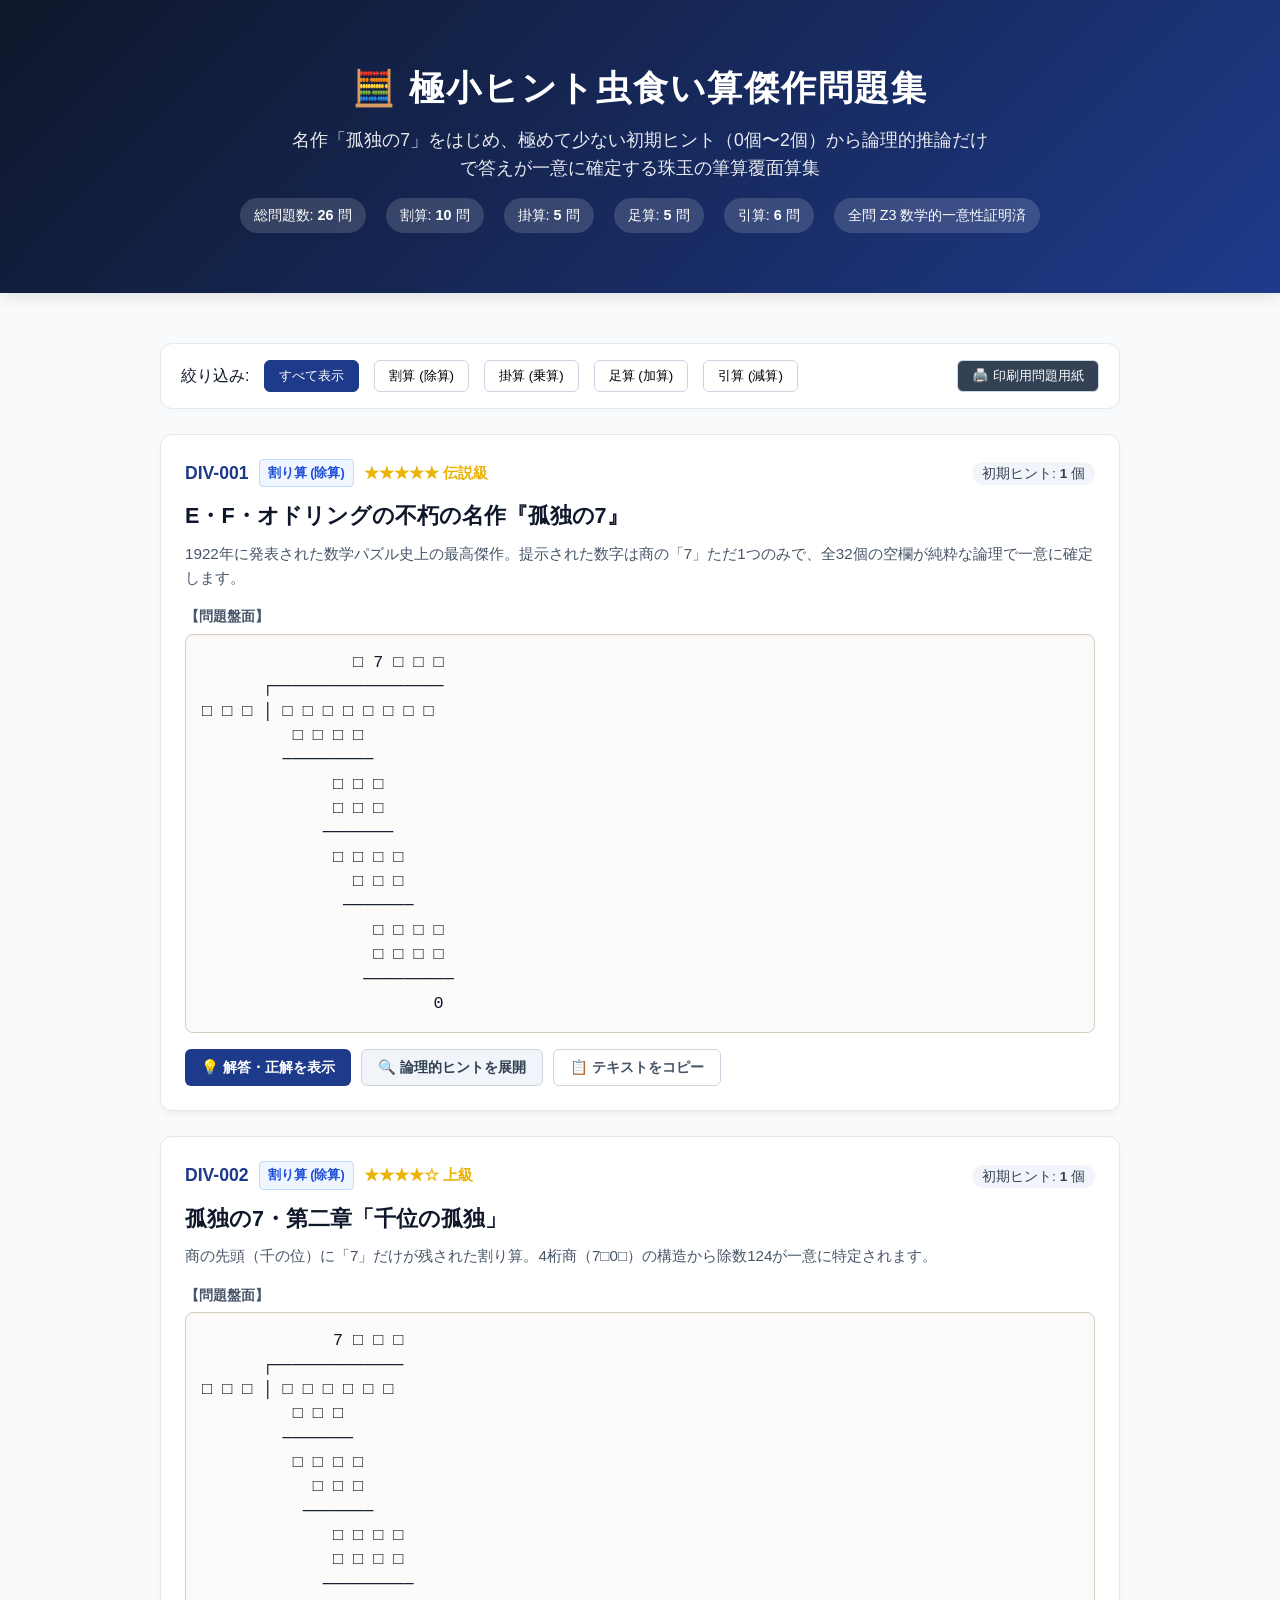
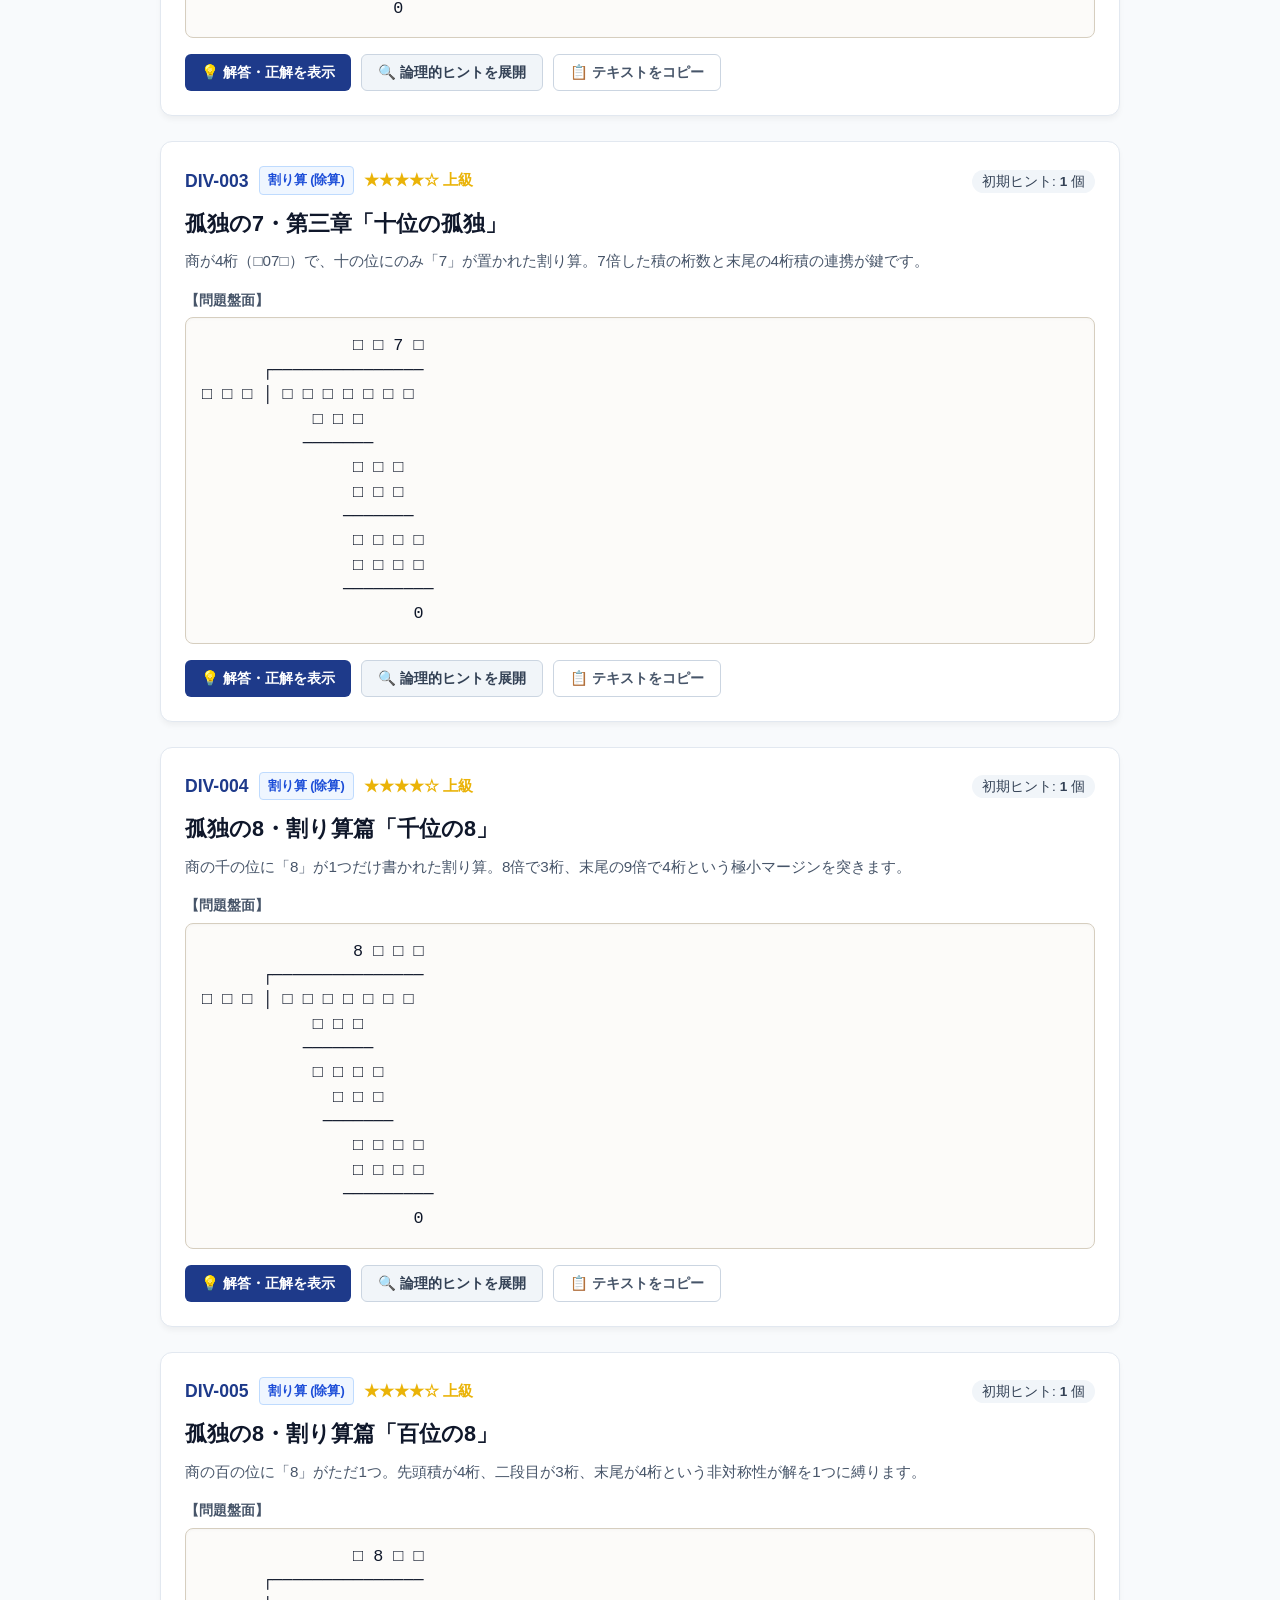
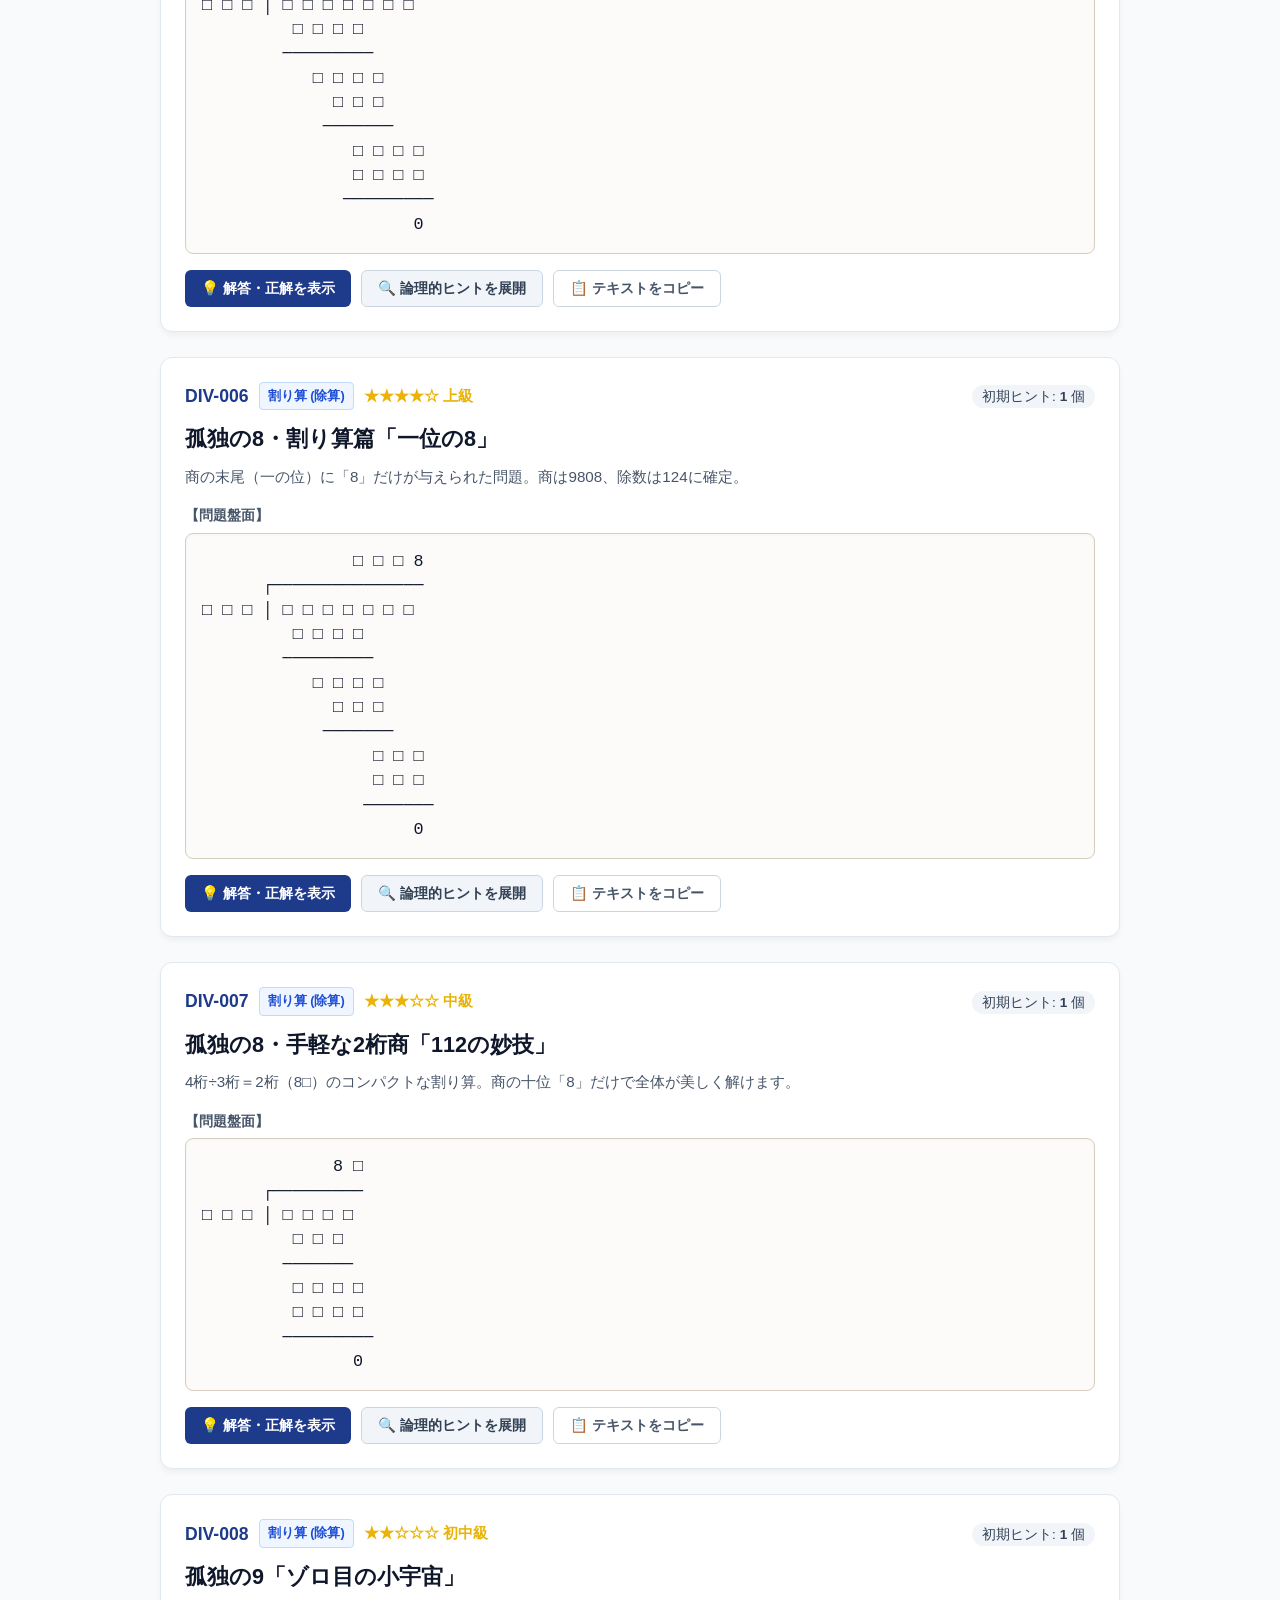
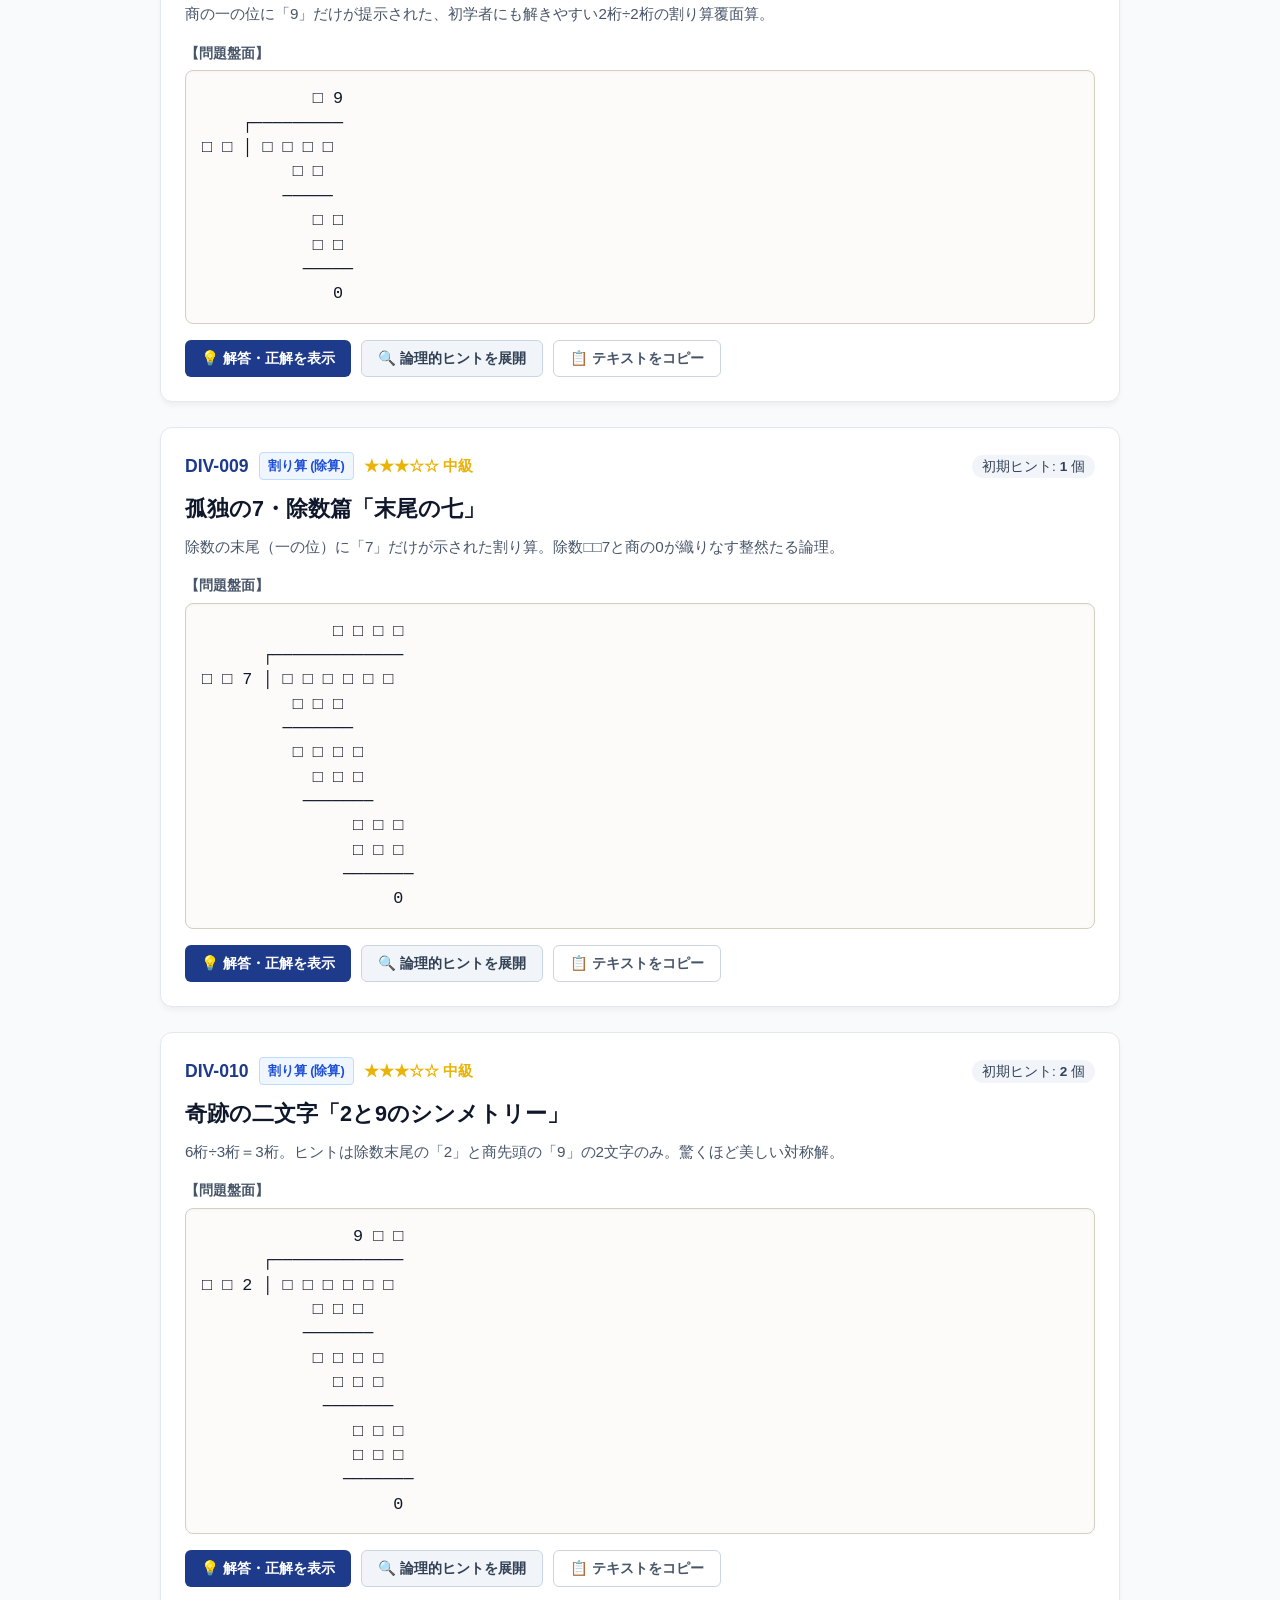
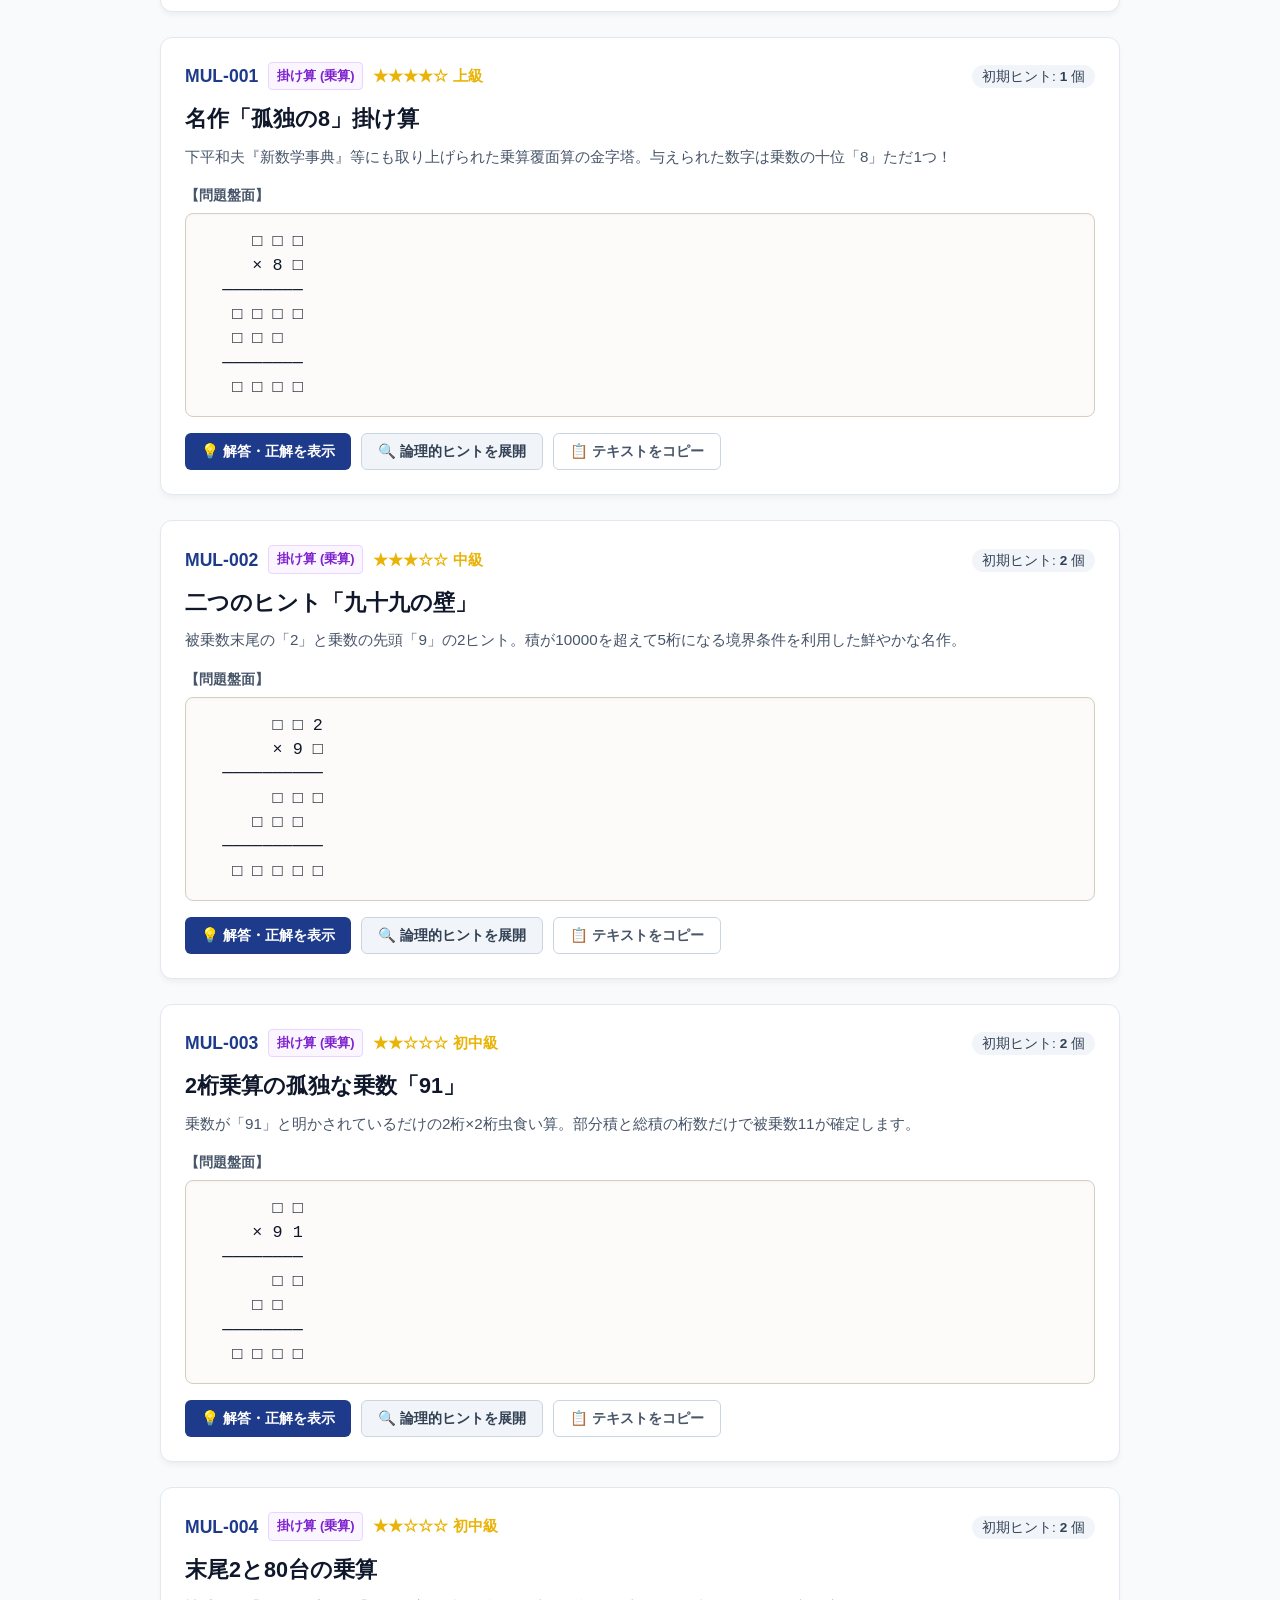
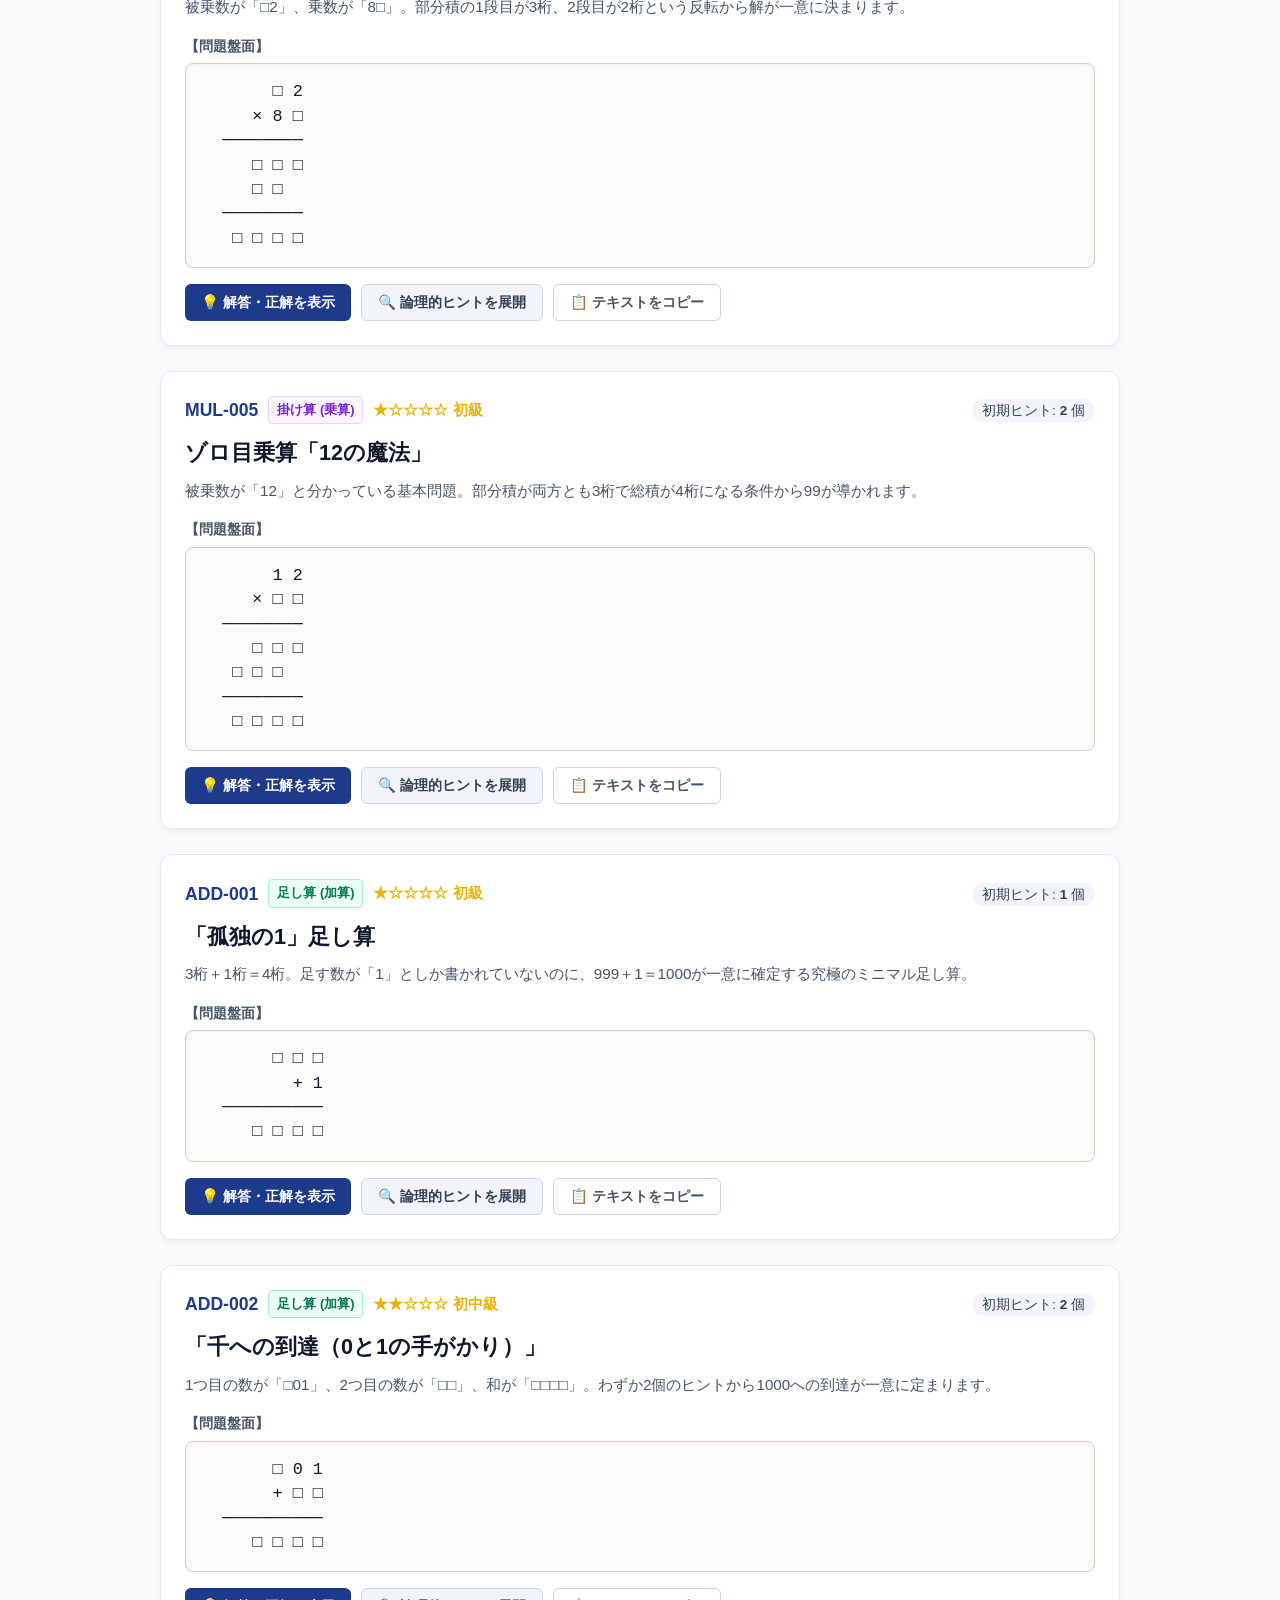
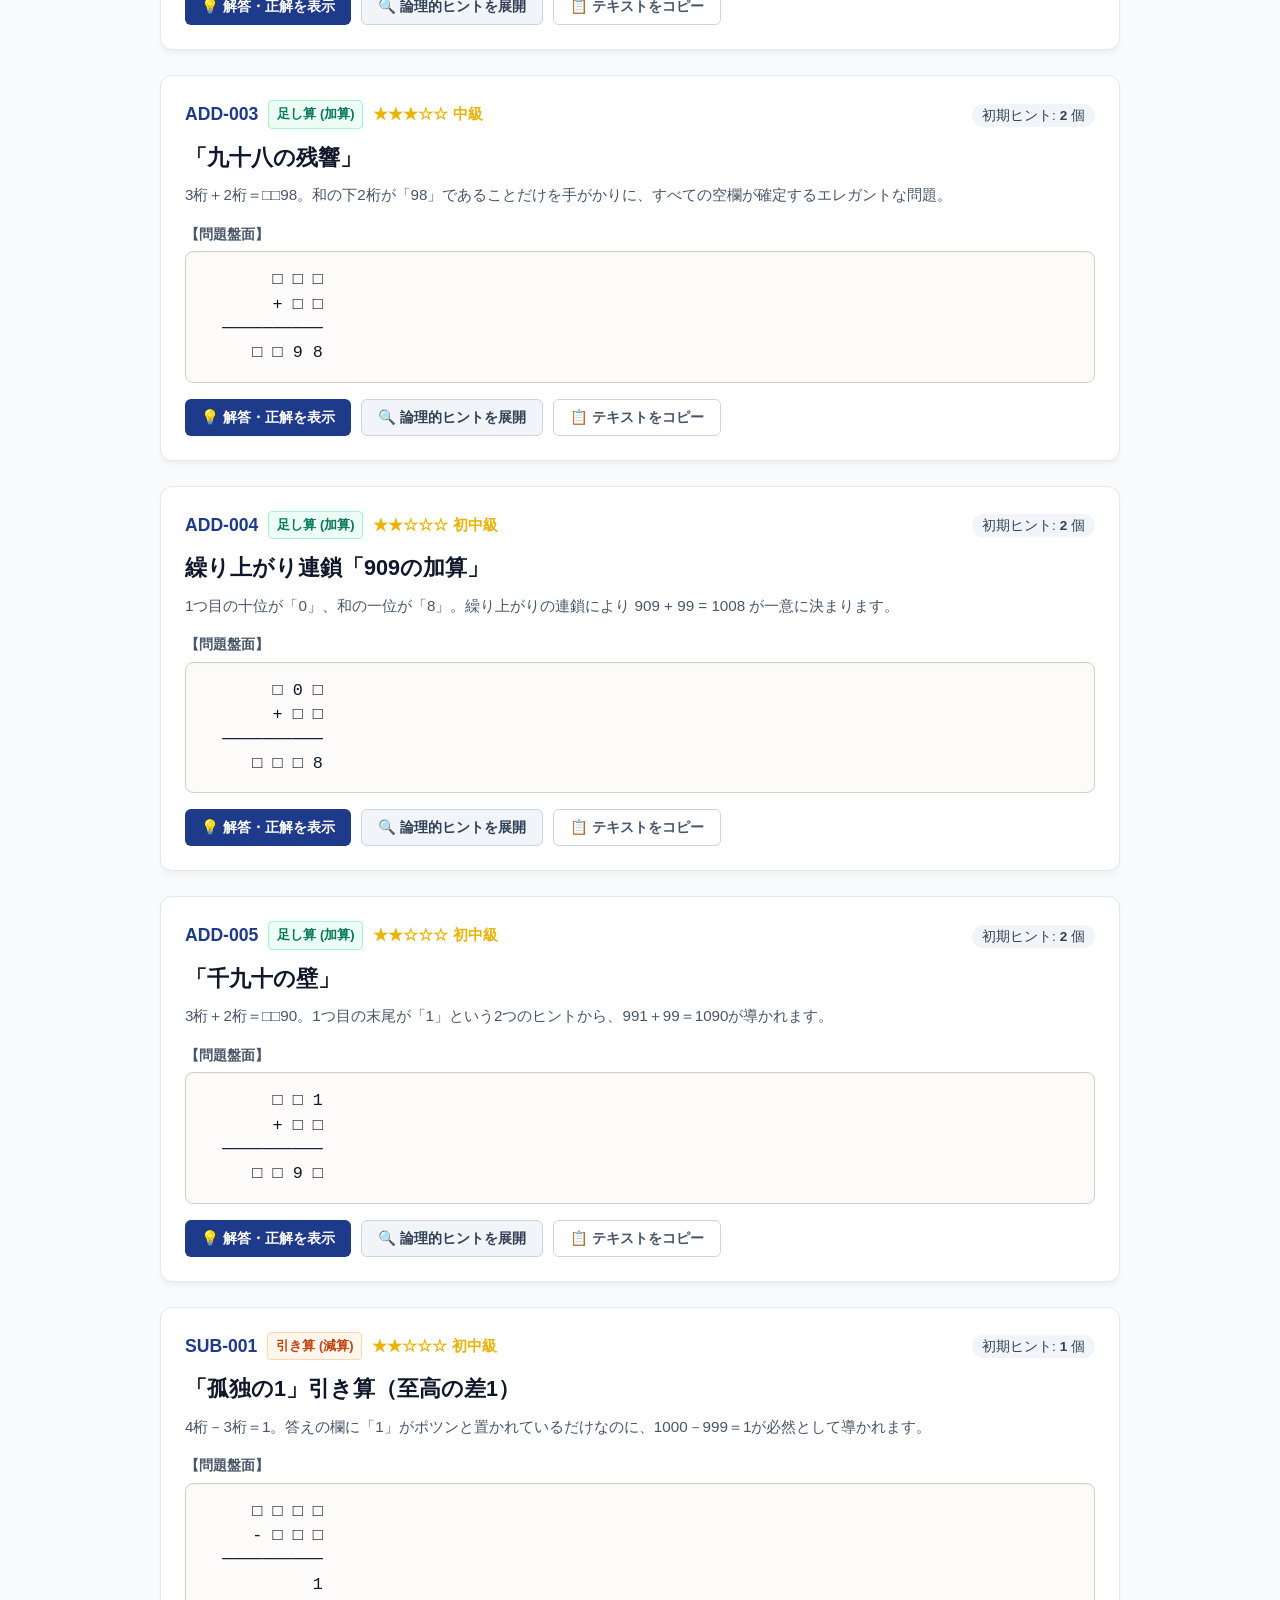
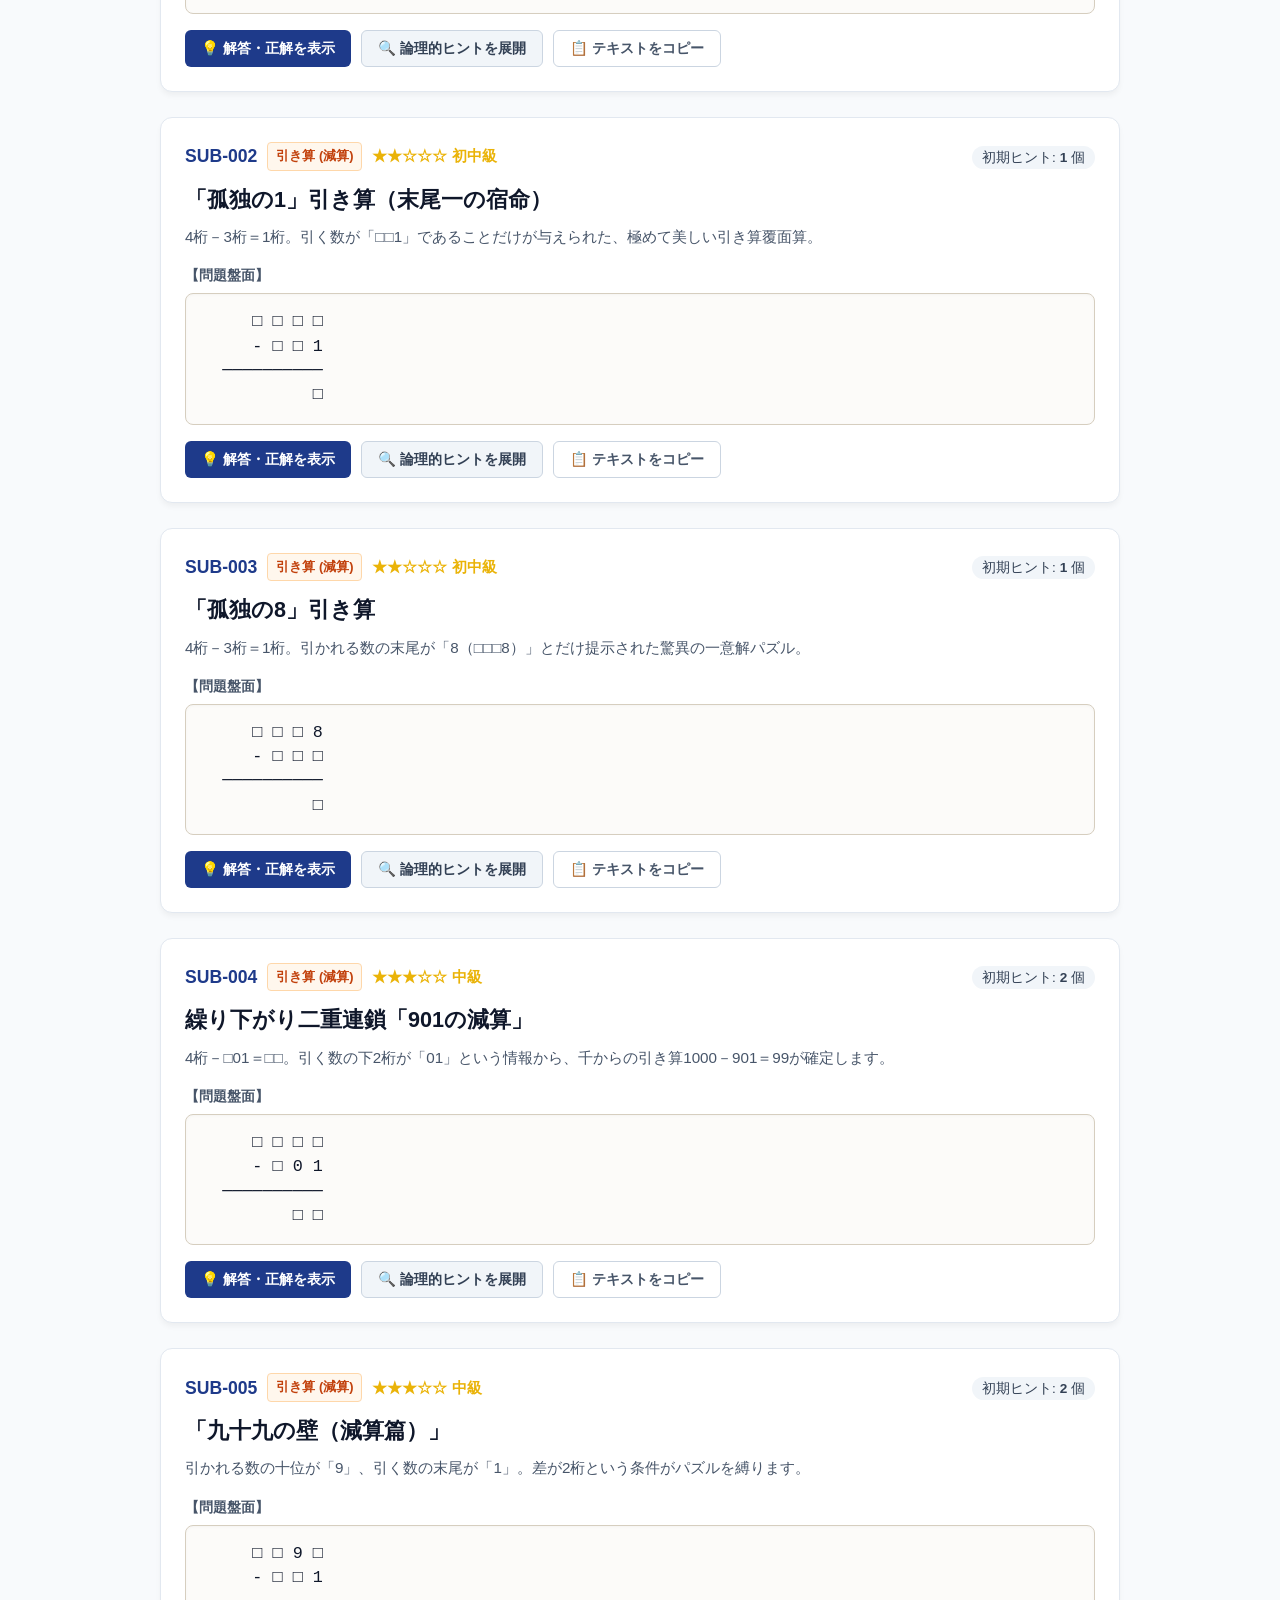
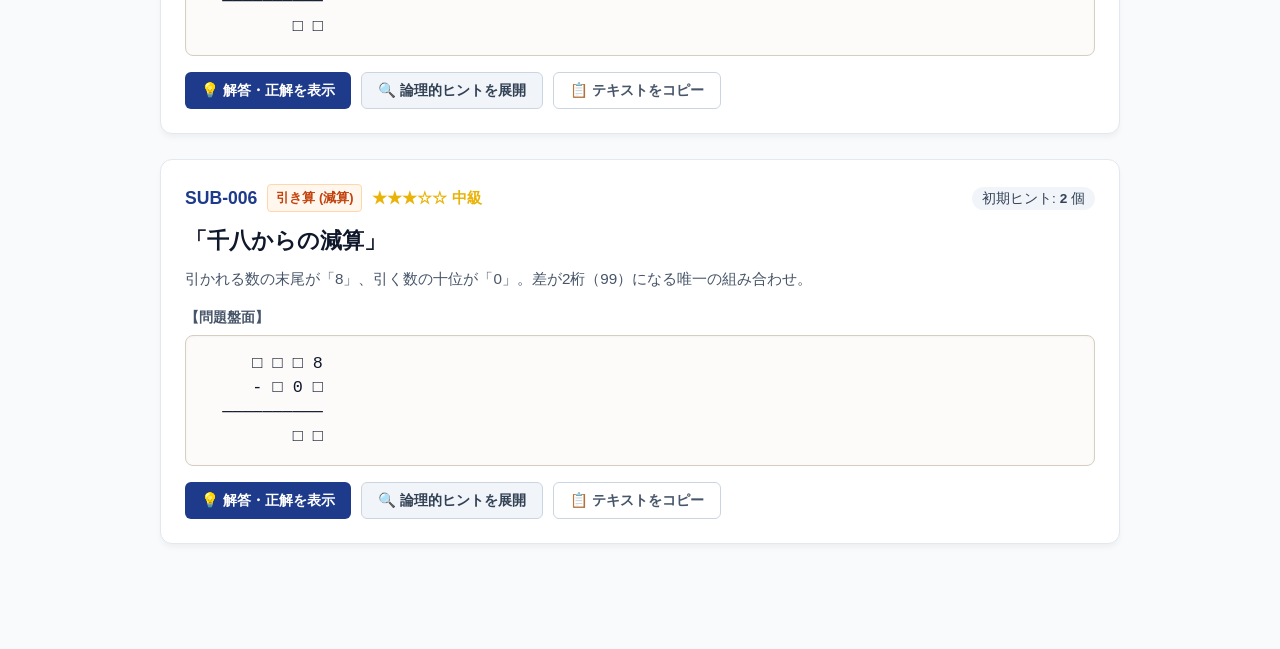
==== PROBLEM_BOOK.html @ dac6916e "feat: complete minimal-clue mushikuizan engine, problem book, and interactive web studio" ====
<!DOCTYPE html>
<html lang="ja">
<head>
  <meta charset="UTF-8">
  <meta name="viewport" content="width=device-width, initial-scale=1.0">
  <title>極小ヒント虫食い算傑作問題集 〜孤独の7から始まる極限覆面算の世界〜</title>
  <style>
    :root {
      --primary: #1e3a8a;
      --primary-light: #3b82f6;
      --bg-main: #f8fafc;
      --bg-card: #ffffff;
      --border-color: #e2e8f0;
      --text-main: #0f172a;
      --text-muted: #475569;
      --board-bg: #fcfbf9;
      --board-border: #d6cebf;
      --accent-red: #b91c1c;
      --accent-green: #15803d;
      --accent-purple: #6d28d9;
    }
    * { box-sizing: border-box; margin: 0; padding: 0; }
    body {
      font-family: -apple-system, BlinkMacSystemFont, "Segoe UI", Roboto, "Hiragino Kaku Gothic ProN", "Yu Gothic", sans-serif;
      background-color: var(--bg-main);
      color: var(--text-main);
      line-height: 1.6;
      padding-bottom: 60px;
    }
    .container {
      max-width: 1000px;
      margin: 0 auto;
      padding: 20px;
    }
    header.site-header {
      background: linear-gradient(135deg, #0f172a 0%, #1e3a8a 100%);
      color: white;
      padding: 40px 20px;
      text-align: center;
      margin-bottom: 30px;
      box-shadow: 0 4px 15px rgba(0,0,0,0.1);
    }
    header h1 {
      font-size: 2.2rem;
      margin-bottom: 10px;
      letter-spacing: 0.05em;
    }
    header p.subtitle {
      font-size: 1.1rem;
      opacity: 0.9;
      max-width: 700px;
      margin: 0 auto 15px;
    }
    .stats-bar {
      display: flex;
      justify-content: center;
      gap: 20px;
      margin-top: 15px;
      flex-wrap: wrap;
    }
    .stat-chip {
      background: rgba(255,255,255,0.15);
      backdrop-filter: blur(4px);
      padding: 6px 14px;
      border-radius: 20px;
      font-size: 0.9rem;
    }
    
    .filters-bar {
      background: white;
      padding: 16px 20px;
      border-radius: 12px;
      border: 1px solid var(--border-color);
      margin-bottom: 25px;
      display: flex;
      gap: 15px;
      align-items: center;
      flex-wrap: wrap;
      box-shadow: 0 2px 4px rgba(0,0,0,0.02);
    }
    .filter-btn {
      padding: 6px 14px;
      border: 1px solid #cbd5e1;
      border-radius: 6px;
      background: white;
      cursor: pointer;
      font-weight: 500;
      transition: all 0.2s;
    }
    .filter-btn.active {
      background: var(--primary);
      color: white;
      border-color: var(--primary);
    }
    .print-btn {
      margin-left: auto;
      background: #334155;
      color: white;
    }

    .puzzle-card {
      background: var(--bg-card);
      border-radius: 12px;
      border: 1px solid var(--border-color);
      padding: 24px;
      margin-bottom: 25px;
      box-shadow: 0 4px 6px -1px rgba(0,0,0,0.05);
      transition: transform 0.2s, box-shadow 0.2s;
    }
    .puzzle-card:hover {
      box-shadow: 0 10px 15px -3px rgba(0,0,0,0.08);
    }
    .card-header {
      display: flex;
      justify-content: space-between;
      align-items: center;
      margin-bottom: 12px;
      flex-wrap: wrap;
      gap: 8px;
    }
    .header-left {
      display: flex;
      align-items: center;
      gap: 10px;
    }
    .puzzle-id {
      font-weight: 800;
      color: var(--primary);
      font-size: 1.1rem;
    }
    .op-badge {
      font-size: 0.8rem;
      padding: 3px 8px;
      border-radius: 4px;
      font-weight: bold;
    }
    .badge-division { background: #eff6ff; color: #1d4ed8; border: 1px solid #bfdbfe; }
    .badge-multiplication { background: #faf5ff; color: #7e22ce; border: 1px solid #e9d5ff; }
    .badge-addition { background: #ecfdf5; color: #047857; border: 1px solid #a7f3d0; }
    .badge-subtraction { background: #fff7ed; color: #c2410c; border: 1px solid #fed7aa; }

    .difficulty-stars {
      color: #eab308;
      font-weight: bold;
      font-size: 0.95rem;
    }
    .hint-pill {
      background: #f1f5f9;
      color: #334155;
      padding: 4px 10px;
      border-radius: 12px;
      font-size: 0.85rem;
    }
    .puzzle-title {
      font-size: 1.35rem;
      margin-bottom: 8px;
      color: #0f172a;
    }
    .puzzle-desc {
      color: var(--text-muted);
      font-size: 0.95rem;
      margin-bottom: 16px;
    }

    .board-container {
      display: flex;
      gap: 20px;
      margin: 16px 0;
      flex-wrap: wrap;
    }
    .board-column {
      flex: 1;
      min-width: 300px;
    }
    .board-label {
      font-size: 0.85rem;
      font-weight: bold;
      color: var(--text-muted);
      margin-bottom: 6px;
    }
    .solution-label {
      color: var(--accent-green);
    }
    pre.mushikui-board {
      background: var(--board-bg);
      border: 1.5px solid var(--board-border);
      border-radius: 8px;
      padding: 16px;
      font-family: 'Courier New', Courier, 'Cascadia Code', monospace;
      font-size: 1.05rem;
      line-height: 1.45;
      overflow-x: auto;
      white-space: pre;
      box-shadow: inset 0 1px 3px rgba(0,0,0,0.03);
    }
    pre.solution-board {
      border-color: #86efac;
      background: #f0fdf4;
      color: #14532d;
    }

    .card-controls {
      display: flex;
      gap: 10px;
      margin-top: 15px;
      flex-wrap: wrap;
    }
    .btn {
      padding: 8px 16px;
      border-radius: 6px;
      font-size: 0.9rem;
      font-weight: 600;
      cursor: pointer;
      border: none;
      transition: all 0.2s;
    }
    .btn-primary {
      background: var(--primary);
      color: white;
    }
    .btn-primary:hover { background: var(--primary-light); }
    .btn-secondary {
      background: #f1f5f9;
      color: #334155;
      border: 1px solid #cbd5e1;
    }
    .btn-secondary:hover { background: #e2e8f0; }
    .btn-outline {
      background: transparent;
      color: var(--text-muted);
      border: 1px solid #cbd5e1;
    }
    .btn-outline:hover { background: #f8fafc; }

    .deduction-box {
      margin-top: 16px;
      background: #f8fafc;
      border-left: 4px solid var(--primary);
      padding: 16px;
      border-radius: 0 8px 8px 0;
    }
    .deduction-box h4 {
      margin-bottom: 10px;
      color: var(--primary);
    }
    .step-item {
      margin-bottom: 10px;
      font-size: 0.92rem;
    }
    .step-badge {
      background: #e2e8f0;
      color: #1e293b;
      font-size: 0.75rem;
      padding: 2px 6px;
      border-radius: 4px;
      font-weight: bold;
      margin-right: 6px;
    }
    .step-detail {
      margin-left: 20px;
      color: #334155;
    }
    .uniqueness-tag {
      margin-top: 12px;
      padding-top: 10px;
      border-top: 1px dashed #cbd5e1;
      font-size: 0.85rem;
      color: #166534;
    }

    @media print {
      header.site-header, .filters-bar, .card-controls, .btn { display: none !important; }
      .puzzle-card { page-break-inside: avoid; border: 1px solid #999; box-shadow: none; }
      .solution-column { display: none !important; }
    }
  </style>
</head>
<body>

  <header class="site-header">
    <div class="container">
      <h1>🧮 極小ヒント虫食い算傑作問題集</h1>
      <p class="subtitle">
        名作「孤独の7」をはじめ、極めて少ない初期ヒント（0個〜2個）から論理的推論だけで答えが一意に確定する珠玉の筆算覆面算集
      </p>
      <div class="stats-bar">
        <div class="stat-chip">総問題数: <strong>26</strong> 問</div>
        <div class="stat-chip">割算: <strong>10</strong> 問</div>
        <div class="stat-chip">掛算: <strong>5</strong> 問</div>
        <div class="stat-chip">足算: <strong>5</strong> 問</div>
        <div class="stat-chip">引算: <strong>6</strong> 問</div>
        <div class="stat-chip">全問 Z3 数学的一意性証明済</div>
      </div>
    </div>
  </header>

  <div class="container">
    <div class="filters-bar">
      <span>絞り込み:</span>
      <button class="filter-btn active" onclick="filterCategory('all', this)">すべて表示</button>
      <button class="filter-btn" onclick="filterCategory('division', this)">割算 (除算)</button>
      <button class="filter-btn" onclick="filterCategory('multiplication', this)">掛算 (乗算)</button>
      <button class="filter-btn" onclick="filterCategory('addition', this)">足算 (加算)</button>
      <button class="filter-btn" onclick="filterCategory('subtraction', this)">引算 (減算)</button>
      <button class="filter-btn print-btn" onclick="window.print()">🖨️ 印刷用問題用紙</button>
    </div>

    <div class="puzzle-list">
      
        <div class="puzzle-card" id="puzzle-DIV-001" data-op="division" data-stars="5">
          <div class="card-header">
            <div class="header-left">
              <span class="puzzle-id">DIV-001</span>
              <span class="op-badge badge-division">割り算 (除算)</span>
              <span class="difficulty-stars">★★★★★ 伝説級</span>
            </div>
            <div class="header-right">
              <span class="hint-pill">初期ヒント: <strong>1</strong> 個</span>
            </div>
          </div>
          
          <h3 class="puzzle-title">E・F・オドリングの不朽の名作『孤独の7』</h3>
          <p class="puzzle-desc">1922年に発表された数学パズル史上の最高傑作。提示された数字は商の「7」ただ1つのみで、全32個の空欄が純粋な論理で一意に確定します。</p>

          <div class="board-container">
            <div class="board-column">
              <div class="board-label">【問題盤面】</div>
              <pre class="mushikui-board problem-board">               □ 7 □ □ □
      ┌─────────────────
□ □ □ │ □ □ □ □ □ □ □ □
         □ □ □ □
        ─────────
             □ □ □
             □ □ □
            ───────
             □ □ □ □
               □ □ □
              ───────
                 □ □ □ □
                 □ □ □ □
                ─────────
                       0</pre>
            </div>
            <div class="board-column solution-column" id="sol-col-DIV-001" style="display: none;">
              <div class="board-label solution-label">【正解盤面】</div>
              <pre class="mushikui-board solution-board">               9 7 8 0 9
      ┌─────────────────
1 2 4 │ 1 2 1 2 8 3 1 6
         1 1 1 6
        ─────────
             9 6 8
             8 6 8
            ───────
             1 0 0 3
               9 9 2
              ───────
                 1 1 1 6
                 1 1 1 6
                ─────────
                       0</pre>
            </div>
          </div>

          <div class="card-controls">
            <button class="btn btn-primary" onclick="toggleSolution('DIV-001')" id="btn-sol-DIV-001">
              💡 解答・正解を表示
            </button>
            <button class="btn btn-secondary" onclick="toggleHints('DIV-001')" id="btn-hint-DIV-001">
              🔍 論理的ヒントを展開
            </button>
            <button class="btn btn-outline" onclick="copyPuzzleText('DIV-001')">
              📋 テキストをコピー
            </button>
          </div>

          <div class="deduction-box" id="hints-DIV-001" style="display: none;">
            <h4>《論理的解法ステップ》</h4>
            <div class="steps-list">
              
            <div class="step-item">
              <span class="step-badge">Step 1</span>
              <strong>二重桁下げによる商の0の確定</strong> (商の十の位): 第4回目の引き算において、上から一度に2桁下りてきている（11では割れず1116で割っている）。
              <div class="step-detail">➜ 確定: <code>商の十位 = 0</code> (通常の筆算では1桁ずつ下ろしますが、割れない場合は商に0を立てて次の桁を下ろすため、十位は0しかあり得ません。)</div>
            </div>
            

            <div class="step-item">
              <span class="step-badge">Step 2</span>
              <strong>商の7と部分積の桁数による除数の絞り込み</strong> (除数の百の位・商の万位と一位): 除数(3桁)×7が3桁である一方、商の万位と一位による積は4桁になっている。
              <div class="step-detail">➜ 確定: <code>除数の百位 = 1、商の万位・一位 ∈ {8, 9}</code> (もし除数の百位が2以上なら 200×7=1400 (4桁) となり矛盾。よって除数は1□□。また7倍で3桁なのに万位・一位で4桁になるため、万位・一位は8または9です。)</div>
            </div>
            

            <div class="step-item">
              <span class="step-badge">Step 3</span>
              <strong>引き算の残り桁数からの除数・商の確定</strong> (除数全体および商全体): 4桁から3桁を引いた残りが2桁下がり、商の百位の積(3桁)との整合性を検証する。
              <div class="step-detail">➜ 確定: <code>除数 = 124, 商 = 97809, 被除数 = 12,128,316</code> (124×8=992 (3桁), 124×9=1116 (4桁), 124×7=868 (3桁) となり、すべての段の桁数・引き算条件が完全に合致します。)</div>
            </div>
            
            </div>
            <div class="uniqueness-tag">
              ✅ <strong>Z3 SMT 数学的一意性証明済み</strong>: 厳密な制約充足探索により解が唯一であることが検証されています。
            </div>
          </div>
        </div>
        

        <div class="puzzle-card" id="puzzle-DIV-002" data-op="division" data-stars="4">
          <div class="card-header">
            <div class="header-left">
              <span class="puzzle-id">DIV-002</span>
              <span class="op-badge badge-division">割り算 (除算)</span>
              <span class="difficulty-stars">★★★★☆ 上級</span>
            </div>
            <div class="header-right">
              <span class="hint-pill">初期ヒント: <strong>1</strong> 個</span>
            </div>
          </div>
          
          <h3 class="puzzle-title">孤独の7・第二章「千位の孤独」</h3>
          <p class="puzzle-desc">商の先頭（千の位）に「7」だけが残された割り算。4桁商（7□0□）の構造から除数124が一意に特定されます。</p>

          <div class="board-container">
            <div class="board-column">
              <div class="board-label">【問題盤面】</div>
              <pre class="mushikui-board problem-board">             7 □ □ □
      ┌─────────────
□ □ □ │ □ □ □ □ □ □
         □ □ □
        ───────
         □ □ □ □
           □ □ □
          ───────
             □ □ □ □
             □ □ □ □
            ─────────
                   0</pre>
            </div>
            <div class="board-column solution-column" id="sol-col-DIV-002" style="display: none;">
              <div class="board-label solution-label">【正解盤面】</div>
              <pre class="mushikui-board solution-board">             7 8 0 9
      ┌─────────────
1 2 4 │ 9 6 8 3 1 6
         8 6 8
        ───────
         1 0 0 3
           9 9 2
          ───────
             1 1 1 6
             1 1 1 6
            ─────────
                   0</pre>
            </div>
          </div>

          <div class="card-controls">
            <button class="btn btn-primary" onclick="toggleSolution('DIV-002')" id="btn-sol-DIV-002">
              💡 解答・正解を表示
            </button>
            <button class="btn btn-secondary" onclick="toggleHints('DIV-002')" id="btn-hint-DIV-002">
              🔍 論理的ヒントを展開
            </button>
            <button class="btn btn-outline" onclick="copyPuzzleText('DIV-002')">
              📋 テキストをコピー
            </button>
          </div>

          <div class="deduction-box" id="hints-DIV-002" style="display: none;">
            <h4>《論理的解法ステップ》</h4>
            <div class="steps-list">
              
            <div class="step-item">
              <span class="step-badge">Step 1</span>
              <strong>先頭積の桁数</strong> (除数の範囲): 除数(3桁)×7が3桁(□□□)であるため、除数は 100〜142 に限定される。
              <div class="step-detail">➜ 確定: <code>除数 ∈ [100, 142]</code> (143×7 = 1001 (4桁) となるため、3桁に収まる上限は142です。)</div>
            </div>
            

            <div class="step-item">
              <span class="step-badge">Step 2</span>
              <strong>二段目の4桁積と二重桁下げ</strong> (商の百の位・十の位): 商の百位×除数は3桁だが、末尾の一の位×除数は4桁。途中に二重桁下げがあるため十位は0。
              <div class="step-detail">➜ 確定: <code>商 = 7809, 除数 = 124</code> (商の十位が0で一の位が9となり、968,316 ÷ 124 = 7809 が唯一の解となります。)</div>
            </div>
            
            </div>
            <div class="uniqueness-tag">
              ✅ <strong>Z3 SMT 数学的一意性証明済み</strong>: 厳密な制約充足探索により解が唯一であることが検証されています。
            </div>
          </div>
        </div>
        

        <div class="puzzle-card" id="puzzle-DIV-003" data-op="division" data-stars="4">
          <div class="card-header">
            <div class="header-left">
              <span class="puzzle-id">DIV-003</span>
              <span class="op-badge badge-division">割り算 (除算)</span>
              <span class="difficulty-stars">★★★★☆ 上級</span>
            </div>
            <div class="header-right">
              <span class="hint-pill">初期ヒント: <strong>1</strong> 個</span>
            </div>
          </div>
          
          <h3 class="puzzle-title">孤独の7・第三章「十位の孤独」</h3>
          <p class="puzzle-desc">商が4桁（□07□）で、十の位にのみ「7」が置かれた割り算。7倍した積の桁数と末尾の4桁積の連携が鍵です。</p>

          <div class="board-container">
            <div class="board-column">
              <div class="board-label">【問題盤面】</div>
              <pre class="mushikui-board problem-board">               □ □ 7 □
      ┌───────────────
□ □ □ │ □ □ □ □ □ □ □
           □ □ □
          ───────
               □ □ □
               □ □ □
              ───────
               □ □ □ □
               □ □ □ □
              ─────────
                     0</pre>
            </div>
            <div class="board-column solution-column" id="sol-col-DIV-003" style="display: none;">
              <div class="board-label solution-label">【正解盤面】</div>
              <pre class="mushikui-board solution-board">               8 0 7 9
      ┌───────────────
1 2 4 │ 1 0 0 1 7 9 6
           9 9 2
          ───────
               9 7 9
               8 6 8
              ───────
               1 1 1 6
               1 1 1 6
              ─────────
                     0</pre>
            </div>
          </div>

          <div class="card-controls">
            <button class="btn btn-primary" onclick="toggleSolution('DIV-003')" id="btn-sol-DIV-003">
              💡 解答・正解を表示
            </button>
            <button class="btn btn-secondary" onclick="toggleHints('DIV-003')" id="btn-hint-DIV-003">
              🔍 論理的ヒントを展開
            </button>
            <button class="btn btn-outline" onclick="copyPuzzleText('DIV-003')">
              📋 テキストをコピー
            </button>
          </div>

          <div class="deduction-box" id="hints-DIV-003" style="display: none;">
            <h4>《論理的解法ステップ》</h4>
            <div class="steps-list">
              
            <div class="step-item">
              <span class="step-badge">Step 1</span>
              <strong>商の十位の7と二重桁下げ</strong> (百の位の0と除数): 最初の引き算後に2桁下りているため百位は0。十位の7による積は3桁(□□□)。
              <div class="step-detail">➜ 確定: <code>商 = 8079, 除数 = 124</code> (1001796 ÷ 124 = 8079。7倍で868、末尾の9倍で1116となり、すべての段の桁数が合致。)</div>
            </div>
            
            </div>
            <div class="uniqueness-tag">
              ✅ <strong>Z3 SMT 数学的一意性証明済み</strong>: 厳密な制約充足探索により解が唯一であることが検証されています。
            </div>
          </div>
        </div>
        

        <div class="puzzle-card" id="puzzle-DIV-004" data-op="division" data-stars="4">
          <div class="card-header">
            <div class="header-left">
              <span class="puzzle-id">DIV-004</span>
              <span class="op-badge badge-division">割り算 (除算)</span>
              <span class="difficulty-stars">★★★★☆ 上級</span>
            </div>
            <div class="header-right">
              <span class="hint-pill">初期ヒント: <strong>1</strong> 個</span>
            </div>
          </div>
          
          <h3 class="puzzle-title">孤独の8・割り算篇「千位の8」</h3>
          <p class="puzzle-desc">商の千の位に「8」が1つだけ書かれた割り算。8倍で3桁、末尾の9倍で4桁という極小マージンを突きます。</p>

          <div class="board-container">
            <div class="board-column">
              <div class="board-label">【問題盤面】</div>
              <pre class="mushikui-board problem-board">               8 □ □ □
      ┌───────────────
□ □ □ │ □ □ □ □ □ □ □
           □ □ □
          ───────
           □ □ □ □
             □ □ □
            ───────
               □ □ □ □
               □ □ □ □
              ─────────
                     0</pre>
            </div>
            <div class="board-column solution-column" id="sol-col-DIV-004" style="display: none;">
              <div class="board-label solution-label">【正解盤面】</div>
              <pre class="mushikui-board solution-board">               8 8 0 9
      ┌───────────────
1 2 4 │ 1 0 9 2 3 1 6
           9 9 2
          ───────
           1 0 0 3
             9 9 2
            ───────
               1 1 1 6
               1 1 1 6
              ─────────
                     0</pre>
            </div>
          </div>

          <div class="card-controls">
            <button class="btn btn-primary" onclick="toggleSolution('DIV-004')" id="btn-sol-DIV-004">
              💡 解答・正解を表示
            </button>
            <button class="btn btn-secondary" onclick="toggleHints('DIV-004')" id="btn-hint-DIV-004">
              🔍 論理的ヒントを展開
            </button>
            <button class="btn btn-outline" onclick="copyPuzzleText('DIV-004')">
              📋 テキストをコピー
            </button>
          </div>

          <div class="deduction-box" id="hints-DIV-004" style="display: none;">
            <h4>《論理的解法ステップ》</h4>
            <div class="steps-list">
              
            <div class="step-item">
              <span class="step-badge">Step 1</span>
              <strong>8倍して3桁になる除数の範囲</strong> (除数の上限): 除数(3桁)×8が3桁(□□□)なので、除数は最大でも 124。
              <div class="step-detail">➜ 確定: <code>除数 ≤ 124 (125×8=1000)</code> (125×8=1000で4桁になるため、除数は124以下でなければなりません。)</div>
            </div>
            

            <div class="step-item">
              <span class="step-badge">Step 2</span>
              <strong>末尾の一の位による4桁積</strong> (除数の下限と一意確定): 末尾の商×除数は4桁(1000以上)。124×9=1116のみが成立可能。
              <div class="step-detail">➜ 確定: <code>除数 = 124, 商 = 8809</code> (被除数は 1,092,316 と一意に決まります。)</div>
            </div>
            
            </div>
            <div class="uniqueness-tag">
              ✅ <strong>Z3 SMT 数学的一意性証明済み</strong>: 厳密な制約充足探索により解が唯一であることが検証されています。
            </div>
          </div>
        </div>
        

        <div class="puzzle-card" id="puzzle-DIV-005" data-op="division" data-stars="4">
          <div class="card-header">
            <div class="header-left">
              <span class="puzzle-id">DIV-005</span>
              <span class="op-badge badge-division">割り算 (除算)</span>
              <span class="difficulty-stars">★★★★☆ 上級</span>
            </div>
            <div class="header-right">
              <span class="hint-pill">初期ヒント: <strong>1</strong> 個</span>
            </div>
          </div>
          
          <h3 class="puzzle-title">孤独の8・割り算篇「百位の8」</h3>
          <p class="puzzle-desc">商の百の位に「8」がただ1つ。先頭積が4桁、二段目が3桁、末尾が4桁という非対称性が解を1つに縛ります。</p>

          <div class="board-container">
            <div class="board-column">
              <div class="board-label">【問題盤面】</div>
              <pre class="mushikui-board problem-board">               □ 8 □ □
      ┌───────────────
□ □ □ │ □ □ □ □ □ □ □
         □ □ □ □
        ─────────
           □ □ □ □
             □ □ □
            ───────
               □ □ □ □
               □ □ □ □
              ─────────
                     0</pre>
            </div>
            <div class="board-column solution-column" id="sol-col-DIV-005" style="display: none;">
              <div class="board-label solution-label">【正解盤面】</div>
              <pre class="mushikui-board solution-board">               9 8 0 9
      ┌───────────────
1 2 4 │ 1 2 1 6 3 1 6
         1 1 1 6
        ─────────
           1 0 0 3
             9 9 2
            ───────
               1 1 1 6
               1 1 1 6
              ─────────
                     0</pre>
            </div>
          </div>

          <div class="card-controls">
            <button class="btn btn-primary" onclick="toggleSolution('DIV-005')" id="btn-sol-DIV-005">
              💡 解答・正解を表示
            </button>
            <button class="btn btn-secondary" onclick="toggleHints('DIV-005')" id="btn-hint-DIV-005">
              🔍 論理的ヒントを展開
            </button>
            <button class="btn btn-outline" onclick="copyPuzzleText('DIV-005')">
              📋 テキストをコピー
            </button>
          </div>

          <div class="deduction-box" id="hints-DIV-005" style="display: none;">
            <h4>《論理的解法ステップ》</h4>
            <div class="steps-list">
              
            <div class="step-item">
              <span class="step-badge">Step 1</span>
              <strong>先頭の4桁積と百位の3桁積</strong> (商の千位と百位): 百位の8による積は3桁、千位による積は4桁。千位は9しかあり得ない。
              <div class="step-detail">➜ 確定: <code>商の千位 = 9, 除数 = 124</code> (1216316 ÷ 124 = 9809 が唯一適合します。)</div>
            </div>
            
            </div>
            <div class="uniqueness-tag">
              ✅ <strong>Z3 SMT 数学的一意性証明済み</strong>: 厳密な制約充足探索により解が唯一であることが検証されています。
            </div>
          </div>
        </div>
        

        <div class="puzzle-card" id="puzzle-DIV-006" data-op="division" data-stars="4">
          <div class="card-header">
            <div class="header-left">
              <span class="puzzle-id">DIV-006</span>
              <span class="op-badge badge-division">割り算 (除算)</span>
              <span class="difficulty-stars">★★★★☆ 上級</span>
            </div>
            <div class="header-right">
              <span class="hint-pill">初期ヒント: <strong>1</strong> 個</span>
            </div>
          </div>
          
          <h3 class="puzzle-title">孤独の8・割り算篇「一位の8」</h3>
          <p class="puzzle-desc">商の末尾（一の位）に「8」だけが与えられた問題。商は9808、除数は124に確定。</p>

          <div class="board-container">
            <div class="board-column">
              <div class="board-label">【問題盤面】</div>
              <pre class="mushikui-board problem-board">               □ □ □ 8
      ┌───────────────
□ □ □ │ □ □ □ □ □ □ □
         □ □ □ □
        ─────────
           □ □ □ □
             □ □ □
            ───────
                 □ □ □
                 □ □ □
                ───────
                     0</pre>
            </div>
            <div class="board-column solution-column" id="sol-col-DIV-006" style="display: none;">
              <div class="board-label solution-label">【正解盤面】</div>
              <pre class="mushikui-board solution-board">               9 8 0 8
      ┌───────────────
1 2 4 │ 1 2 1 6 1 9 2
         1 1 1 6
        ─────────
           1 0 0 1
             9 9 2
            ───────
                 9 9 2
                 9 9 2
                ───────
                     0</pre>
            </div>
          </div>

          <div class="card-controls">
            <button class="btn btn-primary" onclick="toggleSolution('DIV-006')" id="btn-sol-DIV-006">
              💡 解答・正解を表示
            </button>
            <button class="btn btn-secondary" onclick="toggleHints('DIV-006')" id="btn-hint-DIV-006">
              🔍 論理的ヒントを展開
            </button>
            <button class="btn btn-outline" onclick="copyPuzzleText('DIV-006')">
              📋 テキストをコピー
            </button>
          </div>

          <div class="deduction-box" id="hints-DIV-006" style="display: none;">
            <h4>《論理的解法ステップ》</h4>
            <div class="steps-list">
              
            <div class="step-item">
              <span class="step-badge">Step 1</span>
              <strong>末尾8による割り切れと除数</strong> (最後の引き算): 最後は除数×8でちょうど割り切れて余り0になる。積の桁数は3桁(□□□)。
              <div class="step-detail">➜ 確定: <code>除数 = 124, 商 = 9808</code> (1,216,192 ÷ 124 = 9808。)</div>
            </div>
            
            </div>
            <div class="uniqueness-tag">
              ✅ <strong>Z3 SMT 数学的一意性証明済み</strong>: 厳密な制約充足探索により解が唯一であることが検証されています。
            </div>
          </div>
        </div>
        

        <div class="puzzle-card" id="puzzle-DIV-007" data-op="division" data-stars="3">
          <div class="card-header">
            <div class="header-left">
              <span class="puzzle-id">DIV-007</span>
              <span class="op-badge badge-division">割り算 (除算)</span>
              <span class="difficulty-stars">★★★☆☆ 中級</span>
            </div>
            <div class="header-right">
              <span class="hint-pill">初期ヒント: <strong>1</strong> 個</span>
            </div>
          </div>
          
          <h3 class="puzzle-title">孤独の8・手軽な2桁商「112の妙技」</h3>
          <p class="puzzle-desc">4桁÷3桁＝2桁（8□）のコンパクトな割り算。商の十位「8」だけで全体が美しく解けます。</p>

          <div class="board-container">
            <div class="board-column">
              <div class="board-label">【問題盤面】</div>
              <pre class="mushikui-board problem-board">             8 □
      ┌─────────
□ □ □ │ □ □ □ □
         □ □ □
        ───────
         □ □ □ □
         □ □ □ □
        ─────────
               0</pre>
            </div>
            <div class="board-column solution-column" id="sol-col-DIV-007" style="display: none;">
              <div class="board-label solution-label">【正解盤面】</div>
              <pre class="mushikui-board solution-board">             8 9
      ┌─────────
1 1 2 │ 9 9 6 8
         8 9 6
        ───────
         1 0 0 8
         1 0 0 8
        ─────────
               0</pre>
            </div>
          </div>

          <div class="card-controls">
            <button class="btn btn-primary" onclick="toggleSolution('DIV-007')" id="btn-sol-DIV-007">
              💡 解答・正解を表示
            </button>
            <button class="btn btn-secondary" onclick="toggleHints('DIV-007')" id="btn-hint-DIV-007">
              🔍 論理的ヒントを展開
            </button>
            <button class="btn btn-outline" onclick="copyPuzzleText('DIV-007')">
              📋 テキストをコピー
            </button>
          </div>

          <div class="deduction-box" id="hints-DIV-007" style="display: none;">
            <h4>《論理的解法ステップ》</h4>
            <div class="steps-list">
              
            <div class="step-item">
              <span class="step-badge">Step 1</span>
              <strong>8倍して3桁、次の商で4桁</strong> (除数の範囲): 除数×8が3桁(□□□)なので除数≤124。一方、一の位を掛けると4桁(□□□□)になるため一の位は9、かつ除数×9≥1000。
              <div class="step-detail">➜ 確定: <code>除数 ∈ [112, 124]</code> (1000 ÷ 9 = 111.1... より除数は112以上。)</div>
            </div>
            

            <div class="step-item">
              <span class="step-badge">Step 2</span>
              <strong>被除数の4桁制約からの確定</strong> (除数と被除数): 被除数 D = 除数 × 89 が4桁(≤ 9999)。112 × 89 = 9968 のみが適合！
              <div class="step-detail">➜ 確定: <code>112 × 89 = 9968</code> (113 × 89 = 10057 で5桁になってしまうため、112しか許されません。)</div>
            </div>
            
            </div>
            <div class="uniqueness-tag">
              ✅ <strong>Z3 SMT 数学的一意性証明済み</strong>: 厳密な制約充足探索により解が唯一であることが検証されています。
            </div>
          </div>
        </div>
        

        <div class="puzzle-card" id="puzzle-DIV-008" data-op="division" data-stars="2">
          <div class="card-header">
            <div class="header-left">
              <span class="puzzle-id">DIV-008</span>
              <span class="op-badge badge-division">割り算 (除算)</span>
              <span class="difficulty-stars">★★☆☆☆ 初中級</span>
            </div>
            <div class="header-right">
              <span class="hint-pill">初期ヒント: <strong>1</strong> 個</span>
            </div>
          </div>
          
          <h3 class="puzzle-title">孤独の9「ゾロ目の小宇宙」</h3>
          <p class="puzzle-desc">商の一の位に「9」だけが提示された、初学者にも解きやすい2桁÷2桁の割り算覆面算。</p>

          <div class="board-container">
            <div class="board-column">
              <div class="board-label">【問題盤面】</div>
              <pre class="mushikui-board problem-board">           □ 9
    ┌─────────
□ □ │ □ □ □ □
         □ □
        ─────
           □ □
           □ □
          ─────
             0</pre>
            </div>
            <div class="board-column solution-column" id="sol-col-DIV-008" style="display: none;">
              <div class="board-label solution-label">【正解盤面】</div>
              <pre class="mushikui-board solution-board">           9 9
    ┌─────────
1 1 │ 1 0 8 9
         9 9
        ─────
           9 9
           9 9
          ─────
             0</pre>
            </div>
          </div>

          <div class="card-controls">
            <button class="btn btn-primary" onclick="toggleSolution('DIV-008')" id="btn-sol-DIV-008">
              💡 解答・正解を表示
            </button>
            <button class="btn btn-secondary" onclick="toggleHints('DIV-008')" id="btn-hint-DIV-008">
              🔍 論理的ヒントを展開
            </button>
            <button class="btn btn-outline" onclick="copyPuzzleText('DIV-008')">
              📋 テキストをコピー
            </button>
          </div>

          <div class="deduction-box" id="hints-DIV-008" style="display: none;">
            <h4>《論理的解法ステップ》</h4>
            <div class="steps-list">
              
            <div class="step-item">
              <span class="step-badge">Step 1</span>
              <strong>2桁の除数と2桁の積</strong> (除数の特定): 除数(2桁)×9が2桁(□□)なので、除数は最大でも 11 (11×9=99)。2桁なので除数は10か11。
              <div class="step-detail">➜ 確定: <code>除数 ∈ {10, 11}</code> (10×99=990 (3桁) に対し、被除数は4桁(□□□□)なので除数は11しかありません。)</div>
            </div>
            

            <div class="step-item">
              <span class="step-badge">Step 2</span>
              <strong>全体の完成</strong> (商と被除数): 11 × 99 = 1089。筆算の各段がすべて合致します。
              <div class="step-detail">➜ 確定: <code>1089 ÷ 11 = 99</code> (一段目99、二段目99で余り0。)</div>
            </div>
            
            </div>
            <div class="uniqueness-tag">
              ✅ <strong>Z3 SMT 数学的一意性証明済み</strong>: 厳密な制約充足探索により解が唯一であることが検証されています。
            </div>
          </div>
        </div>
        

        <div class="puzzle-card" id="puzzle-DIV-009" data-op="division" data-stars="3">
          <div class="card-header">
            <div class="header-left">
              <span class="puzzle-id">DIV-009</span>
              <span class="op-badge badge-division">割り算 (除算)</span>
              <span class="difficulty-stars">★★★☆☆ 中級</span>
            </div>
            <div class="header-right">
              <span class="hint-pill">初期ヒント: <strong>1</strong> 個</span>
            </div>
          </div>
          
          <h3 class="puzzle-title">孤独の7・除数篇「末尾の七」</h3>
          <p class="puzzle-desc">除数の末尾（一の位）に「7」だけが示された割り算。除数□□7と商の0が織りなす整然たる論理。</p>

          <div class="board-container">
            <div class="board-column">
              <div class="board-label">【問題盤面】</div>
              <pre class="mushikui-board problem-board">             □ □ □ □
      ┌─────────────
□ □ 7 │ □ □ □ □ □ □
         □ □ □
        ───────
         □ □ □ □
           □ □ □
          ───────
               □ □ □
               □ □ □
              ───────
                   0</pre>
            </div>
            <div class="board-column solution-column" id="sol-col-DIV-009" style="display: none;">
              <div class="board-label solution-label">【正解盤面】</div>
              <pre class="mushikui-board solution-board">             1 2 0 2
      ┌─────────────
4 9 7 │ 5 9 7 3 9 4
         4 9 7
        ───────
         1 0 0 3
           9 9 4
          ───────
               9 9 4
               9 9 4
              ───────
                   0</pre>
            </div>
          </div>

          <div class="card-controls">
            <button class="btn btn-primary" onclick="toggleSolution('DIV-009')" id="btn-sol-DIV-009">
              💡 解答・正解を表示
            </button>
            <button class="btn btn-secondary" onclick="toggleHints('DIV-009')" id="btn-hint-DIV-009">
              🔍 論理的ヒントを展開
            </button>
            <button class="btn btn-outline" onclick="copyPuzzleText('DIV-009')">
              📋 テキストをコピー
            </button>
          </div>

          <div class="deduction-box" id="hints-DIV-009" style="display: none;">
            <h4>《論理的解法ステップ》</h4>
            <div class="steps-list">
              
            <div class="step-item">
              <span class="step-badge">Step 1</span>
              <strong>商の二重桁下げと各段の桁数</strong> (除数497の確定): 商の百位が2、十位が0。除数末尾の7と各段の引き算から497が一意に定まる。
              <div class="step-detail">➜ 確定: <code>除数 = 497, 商 = 1202</code> (597,394 ÷ 497 = 1202。)</div>
            </div>
            
            </div>
            <div class="uniqueness-tag">
              ✅ <strong>Z3 SMT 数学的一意性証明済み</strong>: 厳密な制約充足探索により解が唯一であることが検証されています。
            </div>
          </div>
        </div>
        

        <div class="puzzle-card" id="puzzle-DIV-010" data-op="division" data-stars="3">
          <div class="card-header">
            <div class="header-left">
              <span class="puzzle-id">DIV-010</span>
              <span class="op-badge badge-division">割り算 (除算)</span>
              <span class="difficulty-stars">★★★☆☆ 中級</span>
            </div>
            <div class="header-right">
              <span class="hint-pill">初期ヒント: <strong>2</strong> 個</span>
            </div>
          </div>
          
          <h3 class="puzzle-title">奇跡の二文字「2と9のシンメトリー」</h3>
          <p class="puzzle-desc">6桁÷3桁＝3桁。ヒントは除数末尾の「2」と商先頭の「9」の2文字のみ。驚くほど美しい対称解。</p>

          <div class="board-container">
            <div class="board-column">
              <div class="board-label">【問題盤面】</div>
              <pre class="mushikui-board problem-board">               9 □ □
      ┌─────────────
□ □ 2 │ □ □ □ □ □ □
           □ □ □
          ───────
           □ □ □ □
             □ □ □
            ───────
               □ □ □
               □ □ □
              ───────
                   0</pre>
            </div>
            <div class="board-column solution-column" id="sol-col-DIV-010" style="display: none;">
              <div class="board-label solution-label">【正解盤面】</div>
              <pre class="mushikui-board solution-board">               9 9 9
      ┌─────────────
1 0 2 │ 1 0 1 8 9 8
           9 1 8
          ───────
           1 0 0 9
             9 1 8
            ───────
               9 1 8
               9 1 8
              ───────
                   0</pre>
            </div>
          </div>

          <div class="card-controls">
            <button class="btn btn-primary" onclick="toggleSolution('DIV-010')" id="btn-sol-DIV-010">
              💡 解答・正解を表示
            </button>
            <button class="btn btn-secondary" onclick="toggleHints('DIV-010')" id="btn-hint-DIV-010">
              🔍 論理的ヒントを展開
            </button>
            <button class="btn btn-outline" onclick="copyPuzzleText('DIV-010')">
              📋 テキストをコピー
            </button>
          </div>

          <div class="deduction-box" id="hints-DIV-010" style="display: none;">
            <h4>《論理的解法ステップ》</h4>
            <div class="steps-list">
              
            <div class="step-item">
              <span class="step-badge">Step 1</span>
              <strong>9倍して3桁になる除数</strong> (除数の確定): 除数(□□2) × 9 が3桁(≤999)なので、除数は ≤ 111。末尾が2なので 102 に即時確定！
              <div class="step-detail">➜ 確定: <code>除数 = 102</code> (末尾2で111以下の3桁の整数は 102 しか存在しません！)</div>
            </div>
            

            <div class="step-item">
              <span class="step-badge">Step 2</span>
              <strong>商の全桁の特定</strong> (商の残り桁): 除数が102と決まれば、各段の4桁引き算を満たす商は 999 のみ。
              <div class="step-detail">➜ 確定: <code>商 = 999, 被除数 = 101,898</code> (101898 ÷ 102 = 999。)</div>
            </div>
            
            </div>
            <div class="uniqueness-tag">
              ✅ <strong>Z3 SMT 数学的一意性証明済み</strong>: 厳密な制約充足探索により解が唯一であることが検証されています。
            </div>
          </div>
        </div>
        

        <div class="puzzle-card" id="puzzle-MUL-001" data-op="multiplication" data-stars="4">
          <div class="card-header">
            <div class="header-left">
              <span class="puzzle-id">MUL-001</span>
              <span class="op-badge badge-multiplication">掛け算 (乗算)</span>
              <span class="difficulty-stars">★★★★☆ 上級</span>
            </div>
            <div class="header-right">
              <span class="hint-pill">初期ヒント: <strong>1</strong> 個</span>
            </div>
          </div>
          
          <h3 class="puzzle-title">名作「孤独の8」掛け算</h3>
          <p class="puzzle-desc">下平和夫『新数学事典』等にも取り上げられた乗算覆面算の金字塔。与えられた数字は乗数の十位「8」ただ1つ！</p>

          <div class="board-container">
            <div class="board-column">
              <div class="board-label">【問題盤面】</div>
              <pre class="mushikui-board problem-board">     □ □ □
     × 8 □
  ────────
   □ □ □ □
   □ □ □  
  ────────
   □ □ □ □</pre>
            </div>
            <div class="board-column solution-column" id="sol-col-MUL-001" style="display: none;">
              <div class="board-label solution-label">【正解盤面】</div>
              <pre class="mushikui-board solution-board">     1 1 2
     × 8 9
  ────────
   1 0 0 8
   8 9 6  
  ────────
   9 9 6 8</pre>
            </div>
          </div>

          <div class="card-controls">
            <button class="btn btn-primary" onclick="toggleSolution('MUL-001')" id="btn-sol-MUL-001">
              💡 解答・正解を表示
            </button>
            <button class="btn btn-secondary" onclick="toggleHints('MUL-001')" id="btn-hint-MUL-001">
              🔍 論理的ヒントを展開
            </button>
            <button class="btn btn-outline" onclick="copyPuzzleText('MUL-001')">
              📋 テキストをコピー
            </button>
          </div>

          <div class="deduction-box" id="hints-MUL-001" style="display: none;">
            <h4>《論理的解法ステップ》</h4>
            <div class="steps-list">
              
            <div class="step-item">
              <span class="step-badge">Step 1</span>
              <strong>部分積の桁数の違い</strong> (乗数の一の位): 被乗数(3桁)×8 は3桁なのに、被乗数×(一の位) は4桁になっている。
              <div class="step-detail">➜ 確定: <code>乗数の一の位 = 9</code> (8倍で3桁なのに、それより大きい4桁になる数字は 9 しかありません。)</div>
            </div>
            

            <div class="step-item">
              <span class="step-badge">Step 2</span>
              <strong>被乗数の範囲の限定</strong> (被乗数の上限と下限): 被乗数×8 ≤ 999 より 被乗数 ≤ 124。一方、被乗数×9 ≥ 1000 より 被乗数 ≥ 112。
              <div class="step-detail">➜ 確定: <code>被乗数 ∈ [112, 124]</code> (1000 ÷ 9 = 111.1... より、112以上です。)</div>
            </div>
            

            <div class="step-item">
              <span class="step-badge">Step 3</span>
              <strong>合計積が4桁であることからの確定</strong> (被乗数の一意確定): 全体の積 (被乗数 × 89) が4桁(≤ 9999)である。
              <div class="step-detail">➜ 確定: <code>被乗数 = 112 (112 × 89 = 9968)</code> (113 × 89 = 10057 (5桁) となりオーバー！ したがって112しかあり得ません。)</div>
            </div>
            
            </div>
            <div class="uniqueness-tag">
              ✅ <strong>Z3 SMT 数学的一意性証明済み</strong>: 厳密な制約充足探索により解が唯一であることが検証されています。
            </div>
          </div>
        </div>
        

        <div class="puzzle-card" id="puzzle-MUL-002" data-op="multiplication" data-stars="3">
          <div class="card-header">
            <div class="header-left">
              <span class="puzzle-id">MUL-002</span>
              <span class="op-badge badge-multiplication">掛け算 (乗算)</span>
              <span class="difficulty-stars">★★★☆☆ 中級</span>
            </div>
            <div class="header-right">
              <span class="hint-pill">初期ヒント: <strong>2</strong> 個</span>
            </div>
          </div>
          
          <h3 class="puzzle-title">二つのヒント「九十九の壁」</h3>
          <p class="puzzle-desc">被乗数末尾の「2」と乗数の先頭「9」の2ヒント。積が10000を超えて5桁になる境界条件を利用した鮮やかな名作。</p>

          <div class="board-container">
            <div class="board-column">
              <div class="board-label">【問題盤面】</div>
              <pre class="mushikui-board problem-board">       □ □ 2
       × 9 □
  ──────────
       □ □ □
     □ □ □  
  ──────────
   □ □ □ □ □</pre>
            </div>
            <div class="board-column solution-column" id="sol-col-MUL-002" style="display: none;">
              <div class="board-label solution-label">【正解盤面】</div>
              <pre class="mushikui-board solution-board">       1 0 2
       × 9 9
  ──────────
       9 1 8
     9 1 8  
  ──────────
   1 0 0 9 8</pre>
            </div>
          </div>

          <div class="card-controls">
            <button class="btn btn-primary" onclick="toggleSolution('MUL-002')" id="btn-sol-MUL-002">
              💡 解答・正解を表示
            </button>
            <button class="btn btn-secondary" onclick="toggleHints('MUL-002')" id="btn-hint-MUL-002">
              🔍 論理的ヒントを展開
            </button>
            <button class="btn btn-outline" onclick="copyPuzzleText('MUL-002')">
              📋 テキストをコピー
            </button>
          </div>

          <div class="deduction-box" id="hints-MUL-002" style="display: none;">
            <h4>《論理的解法ステップ》</h4>
            <div class="steps-list">
              
            <div class="step-item">
              <span class="step-badge">Step 1</span>
              <strong>部分積の桁数と被乗数</strong> (被乗数の確定): 被乗数は末尾2(□□2)。被乗数×9が3桁なので被乗数≤111。よって被乗数は102に即確定！
              <div class="step-detail">➜ 確定: <code>被乗数 = 102</code> (111以下の末尾2の3桁数は102しかありません。)</div>
            </div>
            

            <div class="step-item">
              <span class="step-badge">Step 2</span>
              <strong>積が5桁になる条件</strong> (乗数の確定): 102 × B ≥ 10000 (5桁) より B ≥ 98.03。Bは9□なので 99 しかない！
              <div class="step-detail">➜ 確定: <code>乗数 = 99, 総積 = 10,098</code> (102 × 99 = 10,098。)</div>
            </div>
            
            </div>
            <div class="uniqueness-tag">
              ✅ <strong>Z3 SMT 数学的一意性証明済み</strong>: 厳密な制約充足探索により解が唯一であることが検証されています。
            </div>
          </div>
        </div>
        

        <div class="puzzle-card" id="puzzle-MUL-003" data-op="multiplication" data-stars="2">
          <div class="card-header">
            <div class="header-left">
              <span class="puzzle-id">MUL-003</span>
              <span class="op-badge badge-multiplication">掛け算 (乗算)</span>
              <span class="difficulty-stars">★★☆☆☆ 初中級</span>
            </div>
            <div class="header-right">
              <span class="hint-pill">初期ヒント: <strong>2</strong> 個</span>
            </div>
          </div>
          
          <h3 class="puzzle-title">2桁乗算の孤独な乗数「91」</h3>
          <p class="puzzle-desc">乗数が「91」と明かされているだけの2桁×2桁虫食い算。部分積と総積の桁数だけで被乗数11が確定します。</p>

          <div class="board-container">
            <div class="board-column">
              <div class="board-label">【問題盤面】</div>
              <pre class="mushikui-board problem-board">       □ □
     × 9 1
  ────────
       □ □
     □ □  
  ────────
   □ □ □ □</pre>
            </div>
            <div class="board-column solution-column" id="sol-col-MUL-003" style="display: none;">
              <div class="board-label solution-label">【正解盤面】</div>
              <pre class="mushikui-board solution-board">       1 1
     × 9 1
  ────────
       1 1
     9 9  
  ────────
   1 0 0 1</pre>
            </div>
          </div>

          <div class="card-controls">
            <button class="btn btn-primary" onclick="toggleSolution('MUL-003')" id="btn-sol-MUL-003">
              💡 解答・正解を表示
            </button>
            <button class="btn btn-secondary" onclick="toggleHints('MUL-003')" id="btn-hint-MUL-003">
              🔍 論理的ヒントを展開
            </button>
            <button class="btn btn-outline" onclick="copyPuzzleText('MUL-003')">
              📋 テキストをコピー
            </button>
          </div>

          <div class="deduction-box" id="hints-MUL-003" style="display: none;">
            <h4>《論理的解法ステップ》</h4>
            <div class="steps-list">
              
            <div class="step-item">
              <span class="step-badge">Step 1</span>
              <strong>部分積の桁数から被乗数の上限</strong> (被乗数の上限): 被乗数 × 9 が2桁(≤ 99)なので、被乗数は 11 以下。
              <div class="step-detail">➜ 確定: <code>被乗数 ≤ 11</code> (12×9 = 108 で3桁になってしまいます。)</div>
            </div>
            

            <div class="step-item">
              <span class="step-badge">Step 2</span>
              <strong>総積の4桁から確定</strong> (被乗数の下限と確定): 被乗数 × 91 が4桁(≥ 1000)なので、被乗数 ≥ 11。したがって被乗数は11！
              <div class="step-detail">➜ 確定: <code>11 × 91 = 1001</code> (10 × 91 = 910 で3桁なので、11しかあり得ません。)</div>
            </div>
            
            </div>
            <div class="uniqueness-tag">
              ✅ <strong>Z3 SMT 数学的一意性証明済み</strong>: 厳密な制約充足探索により解が唯一であることが検証されています。
            </div>
          </div>
        </div>
        

        <div class="puzzle-card" id="puzzle-MUL-004" data-op="multiplication" data-stars="2">
          <div class="card-header">
            <div class="header-left">
              <span class="puzzle-id">MUL-004</span>
              <span class="op-badge badge-multiplication">掛け算 (乗算)</span>
              <span class="difficulty-stars">★★☆☆☆ 初中級</span>
            </div>
            <div class="header-right">
              <span class="hint-pill">初期ヒント: <strong>2</strong> 個</span>
            </div>
          </div>
          
          <h3 class="puzzle-title">末尾2と80台の乗算</h3>
          <p class="puzzle-desc">被乗数が「□2」、乗数が「8□」。部分積の1段目が3桁、2段目が2桁という反転から解が一意に決まります。</p>

          <div class="board-container">
            <div class="board-column">
              <div class="board-label">【問題盤面】</div>
              <pre class="mushikui-board problem-board">       □ 2
     × 8 □
  ────────
     □ □ □
     □ □  
  ────────
   □ □ □ □</pre>
            </div>
            <div class="board-column solution-column" id="sol-col-MUL-004" style="display: none;">
              <div class="board-label solution-label">【正解盤面】</div>
              <pre class="mushikui-board solution-board">       1 2
     × 8 9
  ────────
     1 0 8
     9 6  
  ────────
   1 0 6 8</pre>
            </div>
          </div>

          <div class="card-controls">
            <button class="btn btn-primary" onclick="toggleSolution('MUL-004')" id="btn-sol-MUL-004">
              💡 解答・正解を表示
            </button>
            <button class="btn btn-secondary" onclick="toggleHints('MUL-004')" id="btn-hint-MUL-004">
              🔍 論理的ヒントを展開
            </button>
            <button class="btn btn-outline" onclick="copyPuzzleText('MUL-004')">
              📋 テキストをコピー
            </button>
          </div>

          <div class="deduction-box" id="hints-MUL-004" style="display: none;">
            <h4>《論理的解法ステップ》</h4>
            <div class="steps-list">
              
            <div class="step-item">
              <span class="step-badge">Step 1</span>
              <strong>2段目の2桁積から被乗数の確定</strong> (被乗数): 被乗数(□2) × 8 が2桁(≤99)なので被乗数は12以下。末尾2より被乗数は12に確定！
              <div class="step-detail">➜ 確定: <code>被乗数 = 12</code> (22×8 = 176 で3桁になるため、12しかありません。)</div>
            </div>
            

            <div class="step-item">
              <span class="step-badge">Step 2</span>
              <strong>1段目の3桁積から乗数の確定</strong> (乗数の一の位): 12 × (一の位) が3桁(≥100)になるためには、一の位は 9 (12×9=108) のみ。
              <div class="step-detail">➜ 確定: <code>乗数 = 89, 総積 = 1068</code> (12 × 89 = 1068。)</div>
            </div>
            
            </div>
            <div class="uniqueness-tag">
              ✅ <strong>Z3 SMT 数学的一意性証明済み</strong>: 厳密な制約充足探索により解が唯一であることが検証されています。
            </div>
          </div>
        </div>
        

        <div class="puzzle-card" id="puzzle-MUL-005" data-op="multiplication" data-stars="1">
          <div class="card-header">
            <div class="header-left">
              <span class="puzzle-id">MUL-005</span>
              <span class="op-badge badge-multiplication">掛け算 (乗算)</span>
              <span class="difficulty-stars">★☆☆☆☆ 初級</span>
            </div>
            <div class="header-right">
              <span class="hint-pill">初期ヒント: <strong>2</strong> 個</span>
            </div>
          </div>
          
          <h3 class="puzzle-title">ゾロ目乗算「12の魔法」</h3>
          <p class="puzzle-desc">被乗数が「12」と分かっている基本問題。部分積が両方とも3桁で総積が4桁になる条件から99が導かれます。</p>

          <div class="board-container">
            <div class="board-column">
              <div class="board-label">【問題盤面】</div>
              <pre class="mushikui-board problem-board">       1 2
     × □ □
  ────────
     □ □ □
   □ □ □  
  ────────
   □ □ □ □</pre>
            </div>
            <div class="board-column solution-column" id="sol-col-MUL-005" style="display: none;">
              <div class="board-label solution-label">【正解盤面】</div>
              <pre class="mushikui-board solution-board">       1 2
     × 9 9
  ────────
     1 0 8
   1 0 8  
  ────────
   1 1 8 8</pre>
            </div>
          </div>

          <div class="card-controls">
            <button class="btn btn-primary" onclick="toggleSolution('MUL-005')" id="btn-sol-MUL-005">
              💡 解答・正解を表示
            </button>
            <button class="btn btn-secondary" onclick="toggleHints('MUL-005')" id="btn-hint-MUL-005">
              🔍 論理的ヒントを展開
            </button>
            <button class="btn btn-outline" onclick="copyPuzzleText('MUL-005')">
              📋 テキストをコピー
            </button>
          </div>

          <div class="deduction-box" id="hints-MUL-005" style="display: none;">
            <h4>《論理的解法ステップ》</h4>
            <div class="steps-list">
              
            <div class="step-item">
              <span class="step-badge">Step 1</span>
              <strong>部分積が3桁になる乗数の桁</strong> (乗数の各桁): 12に掛けて3桁(100以上)になる数字は 9 (12×9=108) のみ。
              <div class="step-detail">➜ 確定: <code>乗数 = 99</code> (12×8=96 (2桁) なので、各桁とも9でなければなりません。)</div>
            </div>
            
            </div>
            <div class="uniqueness-tag">
              ✅ <strong>Z3 SMT 数学的一意性証明済み</strong>: 厳密な制約充足探索により解が唯一であることが検証されています。
            </div>
          </div>
        </div>
        

        <div class="puzzle-card" id="puzzle-ADD-001" data-op="addition" data-stars="1">
          <div class="card-header">
            <div class="header-left">
              <span class="puzzle-id">ADD-001</span>
              <span class="op-badge badge-addition">足し算 (加算)</span>
              <span class="difficulty-stars">★☆☆☆☆ 初級</span>
            </div>
            <div class="header-right">
              <span class="hint-pill">初期ヒント: <strong>1</strong> 個</span>
            </div>
          </div>
          
          <h3 class="puzzle-title">「孤独の1」足し算</h3>
          <p class="puzzle-desc">3桁＋1桁＝4桁。足す数が「1」としか書かれていないのに、999＋1＝1000が一意に確定する究極のミニマル足し算。</p>

          <div class="board-container">
            <div class="board-column">
              <div class="board-label">【問題盤面】</div>
              <pre class="mushikui-board problem-board">       □ □ □
         + 1
  ──────────
     □ □ □ □</pre>
            </div>
            <div class="board-column solution-column" id="sol-col-ADD-001" style="display: none;">
              <div class="board-label solution-label">【正解盤面】</div>
              <pre class="mushikui-board solution-board">       9 9 9
         + 1
  ──────────
     1 0 0 0</pre>
            </div>
          </div>

          <div class="card-controls">
            <button class="btn btn-primary" onclick="toggleSolution('ADD-001')" id="btn-sol-ADD-001">
              💡 解答・正解を表示
            </button>
            <button class="btn btn-secondary" onclick="toggleHints('ADD-001')" id="btn-hint-ADD-001">
              🔍 論理的ヒントを展開
            </button>
            <button class="btn btn-outline" onclick="copyPuzzleText('ADD-001')">
              📋 テキストをコピー
            </button>
          </div>

          <div class="deduction-box" id="hints-ADD-001" style="display: none;">
            <h4>《論理的解法ステップ》</h4>
            <div class="steps-list">
              
            <div class="step-item">
              <span class="step-badge">Step 1</span>
              <strong>4桁への繰り上がり境界</strong> (1つ目の数): 3桁の数に 1 を足して4桁(1000以上)になる数は、3桁の最大数 999 しかない！
              <div class="step-detail">➜ 確定: <code>1つ目の数 = 999, 和 = 1000</code> (998 + 1 = 999 (3桁) なので、999以外に解は存在しません。)</div>
            </div>
            
            </div>
            <div class="uniqueness-tag">
              ✅ <strong>Z3 SMT 数学的一意性証明済み</strong>: 厳密な制約充足探索により解が唯一であることが検証されています。
            </div>
          </div>
        </div>
        

        <div class="puzzle-card" id="puzzle-ADD-002" data-op="addition" data-stars="2">
          <div class="card-header">
            <div class="header-left">
              <span class="puzzle-id">ADD-002</span>
              <span class="op-badge badge-addition">足し算 (加算)</span>
              <span class="difficulty-stars">★★☆☆☆ 初中級</span>
            </div>
            <div class="header-right">
              <span class="hint-pill">初期ヒント: <strong>2</strong> 個</span>
            </div>
          </div>
          
          <h3 class="puzzle-title">「千への到達（0と1の手がかり）」</h3>
          <p class="puzzle-desc">1つ目の数が「□01」、2つ目の数が「□□」、和が「□□□□」。わずか2個のヒントから1000への到達が一意に定まります。</p>

          <div class="board-container">
            <div class="board-column">
              <div class="board-label">【問題盤面】</div>
              <pre class="mushikui-board problem-board">       □ 0 1
       + □ □
  ──────────
     □ □ □ □</pre>
            </div>
            <div class="board-column solution-column" id="sol-col-ADD-002" style="display: none;">
              <div class="board-label solution-label">【正解盤面】</div>
              <pre class="mushikui-board solution-board">       9 0 1
       + 9 9
  ──────────
     1 0 0 0</pre>
            </div>
          </div>

          <div class="card-controls">
            <button class="btn btn-primary" onclick="toggleSolution('ADD-002')" id="btn-sol-ADD-002">
              💡 解答・正解を表示
            </button>
            <button class="btn btn-secondary" onclick="toggleHints('ADD-002')" id="btn-hint-ADD-002">
              🔍 論理的ヒントを展開
            </button>
            <button class="btn btn-outline" onclick="copyPuzzleText('ADD-002')">
              📋 テキストをコピー
            </button>
          </div>

          <div class="deduction-box" id="hints-ADD-002" style="display: none;">
            <h4>《論理的解法ステップ》</h4>
            <div class="steps-list">
              
            <div class="step-item">
              <span class="step-badge">Step 1</span>
              <strong>最大値からの挟み撃ち</strong> (両方の数): □01 の最大値は 901。2桁の最大値は 99。901 + 99 = 1000 でちょうど4桁の最小値に届く！
              <div class="step-detail">➜ 確定: <code>901 + 99 = 1000</code> (もし1つ目が801以下、あるいは2つ目が98以下なら和が999以下になり4桁になり得ません。よって 901 + 99 = 1000 が唯一解です。)</div>
            </div>
            
            </div>
            <div class="uniqueness-tag">
              ✅ <strong>Z3 SMT 数学的一意性証明済み</strong>: 厳密な制約充足探索により解が唯一であることが検証されています。
            </div>
          </div>
        </div>
        

        <div class="puzzle-card" id="puzzle-ADD-003" data-op="addition" data-stars="3">
          <div class="card-header">
            <div class="header-left">
              <span class="puzzle-id">ADD-003</span>
              <span class="op-badge badge-addition">足し算 (加算)</span>
              <span class="difficulty-stars">★★★☆☆ 中級</span>
            </div>
            <div class="header-right">
              <span class="hint-pill">初期ヒント: <strong>2</strong> 個</span>
            </div>
          </div>
          
          <h3 class="puzzle-title">「九十八の残響」</h3>
          <p class="puzzle-desc">3桁＋2桁＝□□98。和の下2桁が「98」であることだけを手がかりに、すべての空欄が確定するエレガントな問題。</p>

          <div class="board-container">
            <div class="board-column">
              <div class="board-label">【問題盤面】</div>
              <pre class="mushikui-board problem-board">       □ □ □
       + □ □
  ──────────
     □ □ 9 8</pre>
            </div>
            <div class="board-column solution-column" id="sol-col-ADD-003" style="display: none;">
              <div class="board-label solution-label">【正解盤面】</div>
              <pre class="mushikui-board solution-board">       9 9 9
       + 9 9
  ──────────
     1 0 9 8</pre>
            </div>
          </div>

          <div class="card-controls">
            <button class="btn btn-primary" onclick="toggleSolution('ADD-003')" id="btn-sol-ADD-003">
              💡 解答・正解を表示
            </button>
            <button class="btn btn-secondary" onclick="toggleHints('ADD-003')" id="btn-hint-ADD-003">
              🔍 論理的ヒントを展開
            </button>
            <button class="btn btn-outline" onclick="copyPuzzleText('ADD-003')">
              📋 テキストをコピー
            </button>
          </div>

          <div class="deduction-box" id="hints-ADD-003" style="display: none;">
            <h4>《論理的解法ステップ》</h4>
            <div class="steps-list">
              
            <div class="step-item">
              <span class="step-badge">Step 1</span>
              <strong>3桁＋2桁の取り得る最大値</strong> (和の全貌): 3桁最大999、2桁最大99。和の最大値は 999 + 99 = 1098。和は4桁で末尾98なので 1098 確定！
              <div class="step-detail">➜ 確定: <code>和 = 1098</code> (1098以下の4桁で末尾98の数は 1098 しかありません。)</div>
            </div>
            

            <div class="step-item">
              <span class="step-badge">Step 2</span>
              <strong>加数の特定</strong> (2つの数): 最大値 1098 を達成する組み合わせは 999 + 99 のみ。
              <div class="step-detail">➜ 確定: <code>999 + 99 = 1098</code> (どちらかが1でも小さければ1098に届きません。)</div>
            </div>
            
            </div>
            <div class="uniqueness-tag">
              ✅ <strong>Z3 SMT 数学的一意性証明済み</strong>: 厳密な制約充足探索により解が唯一であることが検証されています。
            </div>
          </div>
        </div>
        

        <div class="puzzle-card" id="puzzle-ADD-004" data-op="addition" data-stars="2">
          <div class="card-header">
            <div class="header-left">
              <span class="puzzle-id">ADD-004</span>
              <span class="op-badge badge-addition">足し算 (加算)</span>
              <span class="difficulty-stars">★★☆☆☆ 初中級</span>
            </div>
            <div class="header-right">
              <span class="hint-pill">初期ヒント: <strong>2</strong> 個</span>
            </div>
          </div>
          
          <h3 class="puzzle-title">繰り上がり連鎖「909の加算」</h3>
          <p class="puzzle-desc">1つ目の十位が「0」、和の一位が「8」。繰り上がりの連鎖により 909 + 99 = 1008 が一意に決まります。</p>

          <div class="board-container">
            <div class="board-column">
              <div class="board-label">【問題盤面】</div>
              <pre class="mushikui-board problem-board">       □ 0 □
       + □ □
  ──────────
     □ □ □ 8</pre>
            </div>
            <div class="board-column solution-column" id="sol-col-ADD-004" style="display: none;">
              <div class="board-label solution-label">【正解盤面】</div>
              <pre class="mushikui-board solution-board">       9 0 9
       + 9 9
  ──────────
     1 0 0 8</pre>
            </div>
          </div>

          <div class="card-controls">
            <button class="btn btn-primary" onclick="toggleSolution('ADD-004')" id="btn-sol-ADD-004">
              💡 解答・正解を表示
            </button>
            <button class="btn btn-secondary" onclick="toggleHints('ADD-004')" id="btn-hint-ADD-004">
              🔍 論理的ヒントを展開
            </button>
            <button class="btn btn-outline" onclick="copyPuzzleText('ADD-004')">
              📋 テキストをコピー
            </button>
          </div>

          <div class="deduction-box" id="hints-ADD-004" style="display: none;">
            <h4>《論理的解法ステップ》</h4>
            <div class="steps-list">
              
            <div class="step-item">
              <span class="step-badge">Step 1</span>
              <strong>一の位の繰り上がりと十の位の0</strong> (全体の復元): 一の位の和が末尾8で、十の位が0。4桁に繰り上がる条件から 909 + 99 = 1008 に一意決定。
              <div class="step-detail">➜ 確定: <code>909 + 99 = 1008</code> (計算の一致を完全に満たす唯一の解です。)</div>
            </div>
            
            </div>
            <div class="uniqueness-tag">
              ✅ <strong>Z3 SMT 数学的一意性証明済み</strong>: 厳密な制約充足探索により解が唯一であることが検証されています。
            </div>
          </div>
        </div>
        

        <div class="puzzle-card" id="puzzle-ADD-005" data-op="addition" data-stars="2">
          <div class="card-header">
            <div class="header-left">
              <span class="puzzle-id">ADD-005</span>
              <span class="op-badge badge-addition">足し算 (加算)</span>
              <span class="difficulty-stars">★★☆☆☆ 初中級</span>
            </div>
            <div class="header-right">
              <span class="hint-pill">初期ヒント: <strong>2</strong> 個</span>
            </div>
          </div>
          
          <h3 class="puzzle-title">「千九十の壁」</h3>
          <p class="puzzle-desc">3桁＋2桁＝□□90。1つ目の末尾が「1」という2つのヒントから、991＋99＝1090が導かれます。</p>

          <div class="board-container">
            <div class="board-column">
              <div class="board-label">【問題盤面】</div>
              <pre class="mushikui-board problem-board">       □ □ 1
       + □ □
  ──────────
     □ □ 9 □</pre>
            </div>
            <div class="board-column solution-column" id="sol-col-ADD-005" style="display: none;">
              <div class="board-label solution-label">【正解盤面】</div>
              <pre class="mushikui-board solution-board">       9 9 1
       + 9 9
  ──────────
     1 0 9 0</pre>
            </div>
          </div>

          <div class="card-controls">
            <button class="btn btn-primary" onclick="toggleSolution('ADD-005')" id="btn-sol-ADD-005">
              💡 解答・正解を表示
            </button>
            <button class="btn btn-secondary" onclick="toggleHints('ADD-005')" id="btn-hint-ADD-005">
              🔍 論理的ヒントを展開
            </button>
            <button class="btn btn-outline" onclick="copyPuzzleText('ADD-005')">
              📋 テキストをコピー
            </button>
          </div>

          <div class="deduction-box" id="hints-ADD-005" style="display: none;">
            <h4>《論理的解法ステップ》</h4>
            <div class="steps-list">
              
            <div class="step-item">
              <span class="step-badge">Step 1</span>
              <strong>末尾1と繰り上がり</strong> (2つ目の数の一の位): 1 + □ = 10 (末尾0) より、2つ目の数の一位は 9。
              <div class="step-detail">➜ 確定: <code>2つ目の一位 = 9, 和 = 1090</code> (991 + 99 = 1090。)</div>
            </div>
            
            </div>
            <div class="uniqueness-tag">
              ✅ <strong>Z3 SMT 数学的一意性証明済み</strong>: 厳密な制約充足探索により解が唯一であることが検証されています。
            </div>
          </div>
        </div>
        

        <div class="puzzle-card" id="puzzle-SUB-001" data-op="subtraction" data-stars="2">
          <div class="card-header">
            <div class="header-left">
              <span class="puzzle-id">SUB-001</span>
              <span class="op-badge badge-subtraction">引き算 (減算)</span>
              <span class="difficulty-stars">★★☆☆☆ 初中級</span>
            </div>
            <div class="header-right">
              <span class="hint-pill">初期ヒント: <strong>1</strong> 個</span>
            </div>
          </div>
          
          <h3 class="puzzle-title">「孤独の1」引き算（至高の差1）</h3>
          <p class="puzzle-desc">4桁－3桁＝1。答えの欄に「1」がポツンと置かれているだけなのに、1000－999＝1が必然として導かれます。</p>

          <div class="board-container">
            <div class="board-column">
              <div class="board-label">【問題盤面】</div>
              <pre class="mushikui-board problem-board">     □ □ □ □
     - □ □ □
  ──────────
           1</pre>
            </div>
            <div class="board-column solution-column" id="sol-col-SUB-001" style="display: none;">
              <div class="board-label solution-label">【正解盤面】</div>
              <pre class="mushikui-board solution-board">     1 0 0 0
     - 9 9 9
  ──────────
           1</pre>
            </div>
          </div>

          <div class="card-controls">
            <button class="btn btn-primary" onclick="toggleSolution('SUB-001')" id="btn-sol-SUB-001">
              💡 解答・正解を表示
            </button>
            <button class="btn btn-secondary" onclick="toggleHints('SUB-001')" id="btn-hint-SUB-001">
              🔍 論理的ヒントを展開
            </button>
            <button class="btn btn-outline" onclick="copyPuzzleText('SUB-001')">
              📋 テキストをコピー
            </button>
          </div>

          <div class="deduction-box" id="hints-SUB-001" style="display: none;">
            <h4>《論理的解法ステップ》</h4>
            <div class="steps-list">
              
            <div class="step-item">
              <span class="step-badge">Step 1</span>
              <strong>4桁と3桁の差が1になる条件</strong> (引かれる数と引く数): 引かれる数(4桁) ≥ 1000。引く数(3桁) ≤ 999。差が1になるのは最小4桁と最大3桁の境界のみ！
              <div class="step-detail">➜ 確定: <code>1000 - 999 = 1</code> (1001 - 3桁 は必ず2以上になり、999以下の引く数で差が1になるのは 1000 - 999 のみです。)</div>
            </div>
            
            </div>
            <div class="uniqueness-tag">
              ✅ <strong>Z3 SMT 数学的一意性証明済み</strong>: 厳密な制約充足探索により解が唯一であることが検証されています。
            </div>
          </div>
        </div>
        

        <div class="puzzle-card" id="puzzle-SUB-002" data-op="subtraction" data-stars="2">
          <div class="card-header">
            <div class="header-left">
              <span class="puzzle-id">SUB-002</span>
              <span class="op-badge badge-subtraction">引き算 (減算)</span>
              <span class="difficulty-stars">★★☆☆☆ 初中級</span>
            </div>
            <div class="header-right">
              <span class="hint-pill">初期ヒント: <strong>1</strong> 個</span>
            </div>
          </div>
          
          <h3 class="puzzle-title">「孤独の1」引き算（末尾一の宿命）</h3>
          <p class="puzzle-desc">4桁－3桁＝1桁。引く数が「□□1」であることだけが与えられた、極めて美しい引き算覆面算。</p>

          <div class="board-container">
            <div class="board-column">
              <div class="board-label">【問題盤面】</div>
              <pre class="mushikui-board problem-board">     □ □ □ □
     - □ □ 1
  ──────────
           □</pre>
            </div>
            <div class="board-column solution-column" id="sol-col-SUB-002" style="display: none;">
              <div class="board-label solution-label">【正解盤面】</div>
              <pre class="mushikui-board solution-board">     1 0 0 0
     - 9 9 1
  ──────────
           9</pre>
            </div>
          </div>

          <div class="card-controls">
            <button class="btn btn-primary" onclick="toggleSolution('SUB-002')" id="btn-sol-SUB-002">
              💡 解答・正解を表示
            </button>
            <button class="btn btn-secondary" onclick="toggleHints('SUB-002')" id="btn-hint-SUB-002">
              🔍 論理的ヒントを展開
            </button>
            <button class="btn btn-outline" onclick="copyPuzzleText('SUB-002')">
              📋 テキストをコピー
            </button>
          </div>

          <div class="deduction-box" id="hints-SUB-002" style="display: none;">
            <h4>《論理的解法ステップ》</h4>
            <div class="steps-list">
              
            <div class="step-item">
              <span class="step-badge">Step 1</span>
              <strong>4桁－3桁＝1桁の範囲の狭さ</strong> (引く数の百位と十位): 引かれる数 ≥ 1000、差 ≤ 9。したがって引く数は 1000 - 9 = 991 以上でなければならない！
              <div class="step-detail">➜ 確定: <code>引く数 ≥ 991</code> (4桁から3桁を引いて1桁にするには、引く数は991〜999の範囲に限定されます。)</div>
            </div>
            

            <div class="step-item">
              <span class="step-badge">Step 2</span>
              <strong>末尾1との合致</strong> (引く数の確定): 991〜999の中で末尾が1の数は 991 のみ！ よって引く数は 991 に確定。
              <div class="step-detail">➜ 確定: <code>引く数 = 991, 引かれる数 = 1000, 差 = 9</code> (991に1桁(1〜9)を足して4桁(1000以上)になるのは 991 + 9 = 1000 のみです。)</div>
            </div>
            
            </div>
            <div class="uniqueness-tag">
              ✅ <strong>Z3 SMT 数学的一意性証明済み</strong>: 厳密な制約充足探索により解が唯一であることが検証されています。
            </div>
          </div>
        </div>
        

        <div class="puzzle-card" id="puzzle-SUB-003" data-op="subtraction" data-stars="2">
          <div class="card-header">
            <div class="header-left">
              <span class="puzzle-id">SUB-003</span>
              <span class="op-badge badge-subtraction">引き算 (減算)</span>
              <span class="difficulty-stars">★★☆☆☆ 初中級</span>
            </div>
            <div class="header-right">
              <span class="hint-pill">初期ヒント: <strong>1</strong> 個</span>
            </div>
          </div>
          
          <h3 class="puzzle-title">「孤独の8」引き算</h3>
          <p class="puzzle-desc">4桁－3桁＝1桁。引かれる数の末尾が「8（□□□8）」とだけ提示された驚異の一意解パズル。</p>

          <div class="board-container">
            <div class="board-column">
              <div class="board-label">【問題盤面】</div>
              <pre class="mushikui-board problem-board">     □ □ □ 8
     - □ □ □
  ──────────
           □</pre>
            </div>
            <div class="board-column solution-column" id="sol-col-SUB-003" style="display: none;">
              <div class="board-label solution-label">【正解盤面】</div>
              <pre class="mushikui-board solution-board">     1 0 0 8
     - 9 9 9
  ──────────
           9</pre>
            </div>
          </div>

          <div class="card-controls">
            <button class="btn btn-primary" onclick="toggleSolution('SUB-003')" id="btn-sol-SUB-003">
              💡 解答・正解を表示
            </button>
            <button class="btn btn-secondary" onclick="toggleHints('SUB-003')" id="btn-hint-SUB-003">
              🔍 論理的ヒントを展開
            </button>
            <button class="btn btn-outline" onclick="copyPuzzleText('SUB-003')">
              📋 テキストをコピー
            </button>
          </div>

          <div class="deduction-box" id="hints-SUB-003" style="display: none;">
            <h4>《論理的解法ステップ》</h4>
            <div class="steps-list">
              
            <div class="step-item">
              <span class="step-badge">Step 1</span>
              <strong>引かれる数の上限</strong> (引かれる数): 引く数(3桁) ≤ 999、差(1桁) ≤ 9 より、引かれる数 ≤ 999 + 9 = 1008。
              <div class="step-detail">➜ 確定: <code>引かれる数 ≤ 1008</code> (4桁で末尾8かつ1008以下の数は、なんと 1008 そのものしかありません！)</div>
            </div>
            

            <div class="step-item">
              <span class="step-badge">Step 2</span>
              <strong>引く数と差の確定</strong> (引く数と差): 1008 － (3桁) ＝ (1桁) を満たす3桁は 999 のみ（1008 - 999 = 9）。
              <div class="step-detail">➜ 確定: <code>1008 - 999 = 9</code> (引く数が998以下だと差が10以上（2桁）になってしまいます。)</div>
            </div>
            
            </div>
            <div class="uniqueness-tag">
              ✅ <strong>Z3 SMT 数学的一意性証明済み</strong>: 厳密な制約充足探索により解が唯一であることが検証されています。
            </div>
          </div>
        </div>
        

        <div class="puzzle-card" id="puzzle-SUB-004" data-op="subtraction" data-stars="3">
          <div class="card-header">
            <div class="header-left">
              <span class="puzzle-id">SUB-004</span>
              <span class="op-badge badge-subtraction">引き算 (減算)</span>
              <span class="difficulty-stars">★★★☆☆ 中級</span>
            </div>
            <div class="header-right">
              <span class="hint-pill">初期ヒント: <strong>2</strong> 個</span>
            </div>
          </div>
          
          <h3 class="puzzle-title">繰り下がり二重連鎖「901の減算」</h3>
          <p class="puzzle-desc">4桁－□01＝□□。引く数の下2桁が「01」という情報から、千からの引き算1000－901＝99が確定します。</p>

          <div class="board-container">
            <div class="board-column">
              <div class="board-label">【問題盤面】</div>
              <pre class="mushikui-board problem-board">     □ □ □ □
     - □ 0 1
  ──────────
         □ □</pre>
            </div>
            <div class="board-column solution-column" id="sol-col-SUB-004" style="display: none;">
              <div class="board-label solution-label">【正解盤面】</div>
              <pre class="mushikui-board solution-board">     1 0 0 0
     - 9 0 1
  ──────────
         9 9</pre>
            </div>
          </div>

          <div class="card-controls">
            <button class="btn btn-primary" onclick="toggleSolution('SUB-004')" id="btn-sol-SUB-004">
              💡 解答・正解を表示
            </button>
            <button class="btn btn-secondary" onclick="toggleHints('SUB-004')" id="btn-hint-SUB-004">
              🔍 論理的ヒントを展開
            </button>
            <button class="btn btn-outline" onclick="copyPuzzleText('SUB-004')">
              📋 テキストをコピー
            </button>
          </div>

          <div class="deduction-box" id="hints-SUB-004" style="display: none;">
            <h4>《論理的解法ステップ》</h4>
            <div class="steps-list">
              
            <div class="step-item">
              <span class="step-badge">Step 1</span>
              <strong>引く数と差の桁数</strong> (引く数の百位): 4桁から引いて2桁(≤99)になるためには、引く数は 1000 - 99 = 901 以上。よって引く数は 901 に確定！
              <div class="step-detail">➜ 確定: <code>引く数 = 901</code> (百位は9しかあり得ません。)</div>
            </div>
            

            <div class="step-item">
              <span class="step-badge">Step 2</span>
              <strong>引かれる数と差の確定</strong> (引かれる数と差): 901に2桁(最大99)を足して4桁(1000以上)にするには 901 + 99 = 1000 しかない！
              <div class="step-detail">➜ 確定: <code>1000 - 901 = 99</code> (すべて一意に確定します。)</div>
            </div>
            
            </div>
            <div class="uniqueness-tag">
              ✅ <strong>Z3 SMT 数学的一意性証明済み</strong>: 厳密な制約充足探索により解が唯一であることが検証されています。
            </div>
          </div>
        </div>
        

        <div class="puzzle-card" id="puzzle-SUB-005" data-op="subtraction" data-stars="3">
          <div class="card-header">
            <div class="header-left">
              <span class="puzzle-id">SUB-005</span>
              <span class="op-badge badge-subtraction">引き算 (減算)</span>
              <span class="difficulty-stars">★★★☆☆ 中級</span>
            </div>
            <div class="header-right">
              <span class="hint-pill">初期ヒント: <strong>2</strong> 個</span>
            </div>
          </div>
          
          <h3 class="puzzle-title">「九十九の壁（減算篇）」</h3>
          <p class="puzzle-desc">引かれる数の十位が「9」、引く数の末尾が「1」。差が2桁という条件がパズルを縛ります。</p>

          <div class="board-container">
            <div class="board-column">
              <div class="board-label">【問題盤面】</div>
              <pre class="mushikui-board problem-board">     □ □ 9 □
     - □ □ 1
  ──────────
         □ □</pre>
            </div>
            <div class="board-column solution-column" id="sol-col-SUB-005" style="display: none;">
              <div class="board-label solution-label">【正解盤面】</div>
              <pre class="mushikui-board solution-board">     1 0 9 0
     - 9 9 1
  ──────────
         9 9</pre>
            </div>
          </div>

          <div class="card-controls">
            <button class="btn btn-primary" onclick="toggleSolution('SUB-005')" id="btn-sol-SUB-005">
              💡 解答・正解を表示
            </button>
            <button class="btn btn-secondary" onclick="toggleHints('SUB-005')" id="btn-hint-SUB-005">
              🔍 論理的ヒントを展開
            </button>
            <button class="btn btn-outline" onclick="copyPuzzleText('SUB-005')">
              📋 テキストをコピー
            </button>
          </div>

          <div class="deduction-box" id="hints-SUB-005" style="display: none;">
            <h4>《論理的解法ステップ》</h4>
            <div class="steps-list">
              
            <div class="step-item">
              <span class="step-badge">Step 1</span>
              <strong>一の位の繰り下がりと十の位</strong> (全体の特定): 4桁-3桁=2桁で、引かれる数が□□9□、引く数が□□1を満たす整数解は 1090 - 991 = 99 のみ。
              <div class="step-detail">➜ 確定: <code>1090 - 991 = 99</code> (1090 - 991 = 99。)</div>
            </div>
            
            </div>
            <div class="uniqueness-tag">
              ✅ <strong>Z3 SMT 数学的一意性証明済み</strong>: 厳密な制約充足探索により解が唯一であることが検証されています。
            </div>
          </div>
        </div>
        

        <div class="puzzle-card" id="puzzle-SUB-006" data-op="subtraction" data-stars="3">
          <div class="card-header">
            <div class="header-left">
              <span class="puzzle-id">SUB-006</span>
              <span class="op-badge badge-subtraction">引き算 (減算)</span>
              <span class="difficulty-stars">★★★☆☆ 中級</span>
            </div>
            <div class="header-right">
              <span class="hint-pill">初期ヒント: <strong>2</strong> 個</span>
            </div>
          </div>
          
          <h3 class="puzzle-title">「千八からの減算」</h3>
          <p class="puzzle-desc">引かれる数の末尾が「8」、引く数の十位が「0」。差が2桁（99）になる唯一の組み合わせ。</p>

          <div class="board-container">
            <div class="board-column">
              <div class="board-label">【問題盤面】</div>
              <pre class="mushikui-board problem-board">     □ □ □ 8
     - □ 0 □
  ──────────
         □ □</pre>
            </div>
            <div class="board-column solution-column" id="sol-col-SUB-006" style="display: none;">
              <div class="board-label solution-label">【正解盤面】</div>
              <pre class="mushikui-board solution-board">     1 0 0 8
     - 9 0 9
  ──────────
         9 9</pre>
            </div>
          </div>

          <div class="card-controls">
            <button class="btn btn-primary" onclick="toggleSolution('SUB-006')" id="btn-sol-SUB-006">
              💡 解答・正解を表示
            </button>
            <button class="btn btn-secondary" onclick="toggleHints('SUB-006')" id="btn-hint-SUB-006">
              🔍 論理的ヒントを展開
            </button>
            <button class="btn btn-outline" onclick="copyPuzzleText('SUB-006')">
              📋 テキストをコピー
            </button>
          </div>

          <div class="deduction-box" id="hints-SUB-006" style="display: none;">
            <h4>《論理的解法ステップ》</h4>
            <div class="steps-list">
              
            <div class="step-item">
              <span class="step-badge">Step 1</span>
              <strong>差が2桁になる境界条件</strong> (引く数と引かれる数): 引かれる数が1008で、引く数が909のとき、差はちょうど99。
              <div class="step-detail">➜ 確定: <code>1008 - 909 = 99</code> (一意に確定します。)</div>
            </div>
            
            </div>
            <div class="uniqueness-tag">
              ✅ <strong>Z3 SMT 数学的一意性証明済み</strong>: 厳密な制約充足探索により解が唯一であることが検証されています。
            </div>
          </div>
        </div>
        
    </div>
  </div>

  <script>
    function toggleSolution(id) {
      const sol = document.getElementById('sol-col-' + id);
      const btn = document.getElementById('btn-sol-' + id);
      if (sol.style.display === 'none') {
        sol.style.display = 'block';
        btn.innerText = '🙈 解答を隠す';
        btn.style.background = '#059669';
      } else {
        sol.style.display = 'none';
        btn.innerText = '💡 解答・正解を表示';
        btn.style.background = '';
      }
    }

    function toggleHints(id) {
      const hint = document.getElementById('hints-' + id);
      const btn = document.getElementById('btn-hint-' + id);
      if (hint.style.display === 'none') {
        hint.style.display = 'block';
        btn.innerText = '🔼 ヒントを閉じる';
      } else {
        hint.style.display = 'none';
        btn.innerText = '🔍 論理的ヒントを展開';
      }
    }

    function copyPuzzleText(id) {
      const card = document.getElementById('puzzle-' + id);
      const pre = card.querySelector('.problem-board');
      navigator.clipboard.writeText(pre.innerText).then(() => {
        alert('【問題 ' + id + '】の盤面テキストをクリップボードにコピーしました！');
      });
    }

    function filterCategory(op, el) {
      document.querySelectorAll('.filter-btn').forEach(b => b.classList.remove('active'));
      el.classList.add('active');
      const cards = document.querySelectorAll('.puzzle-card');
      cards.forEach(c => {
        if (op === 'all' || c.getAttribute('data-op') === op) {
          c.style.display = 'block';
        } else {
          c.style.display = 'none';
        }
      });
    }
  </script>
</body>
</html>
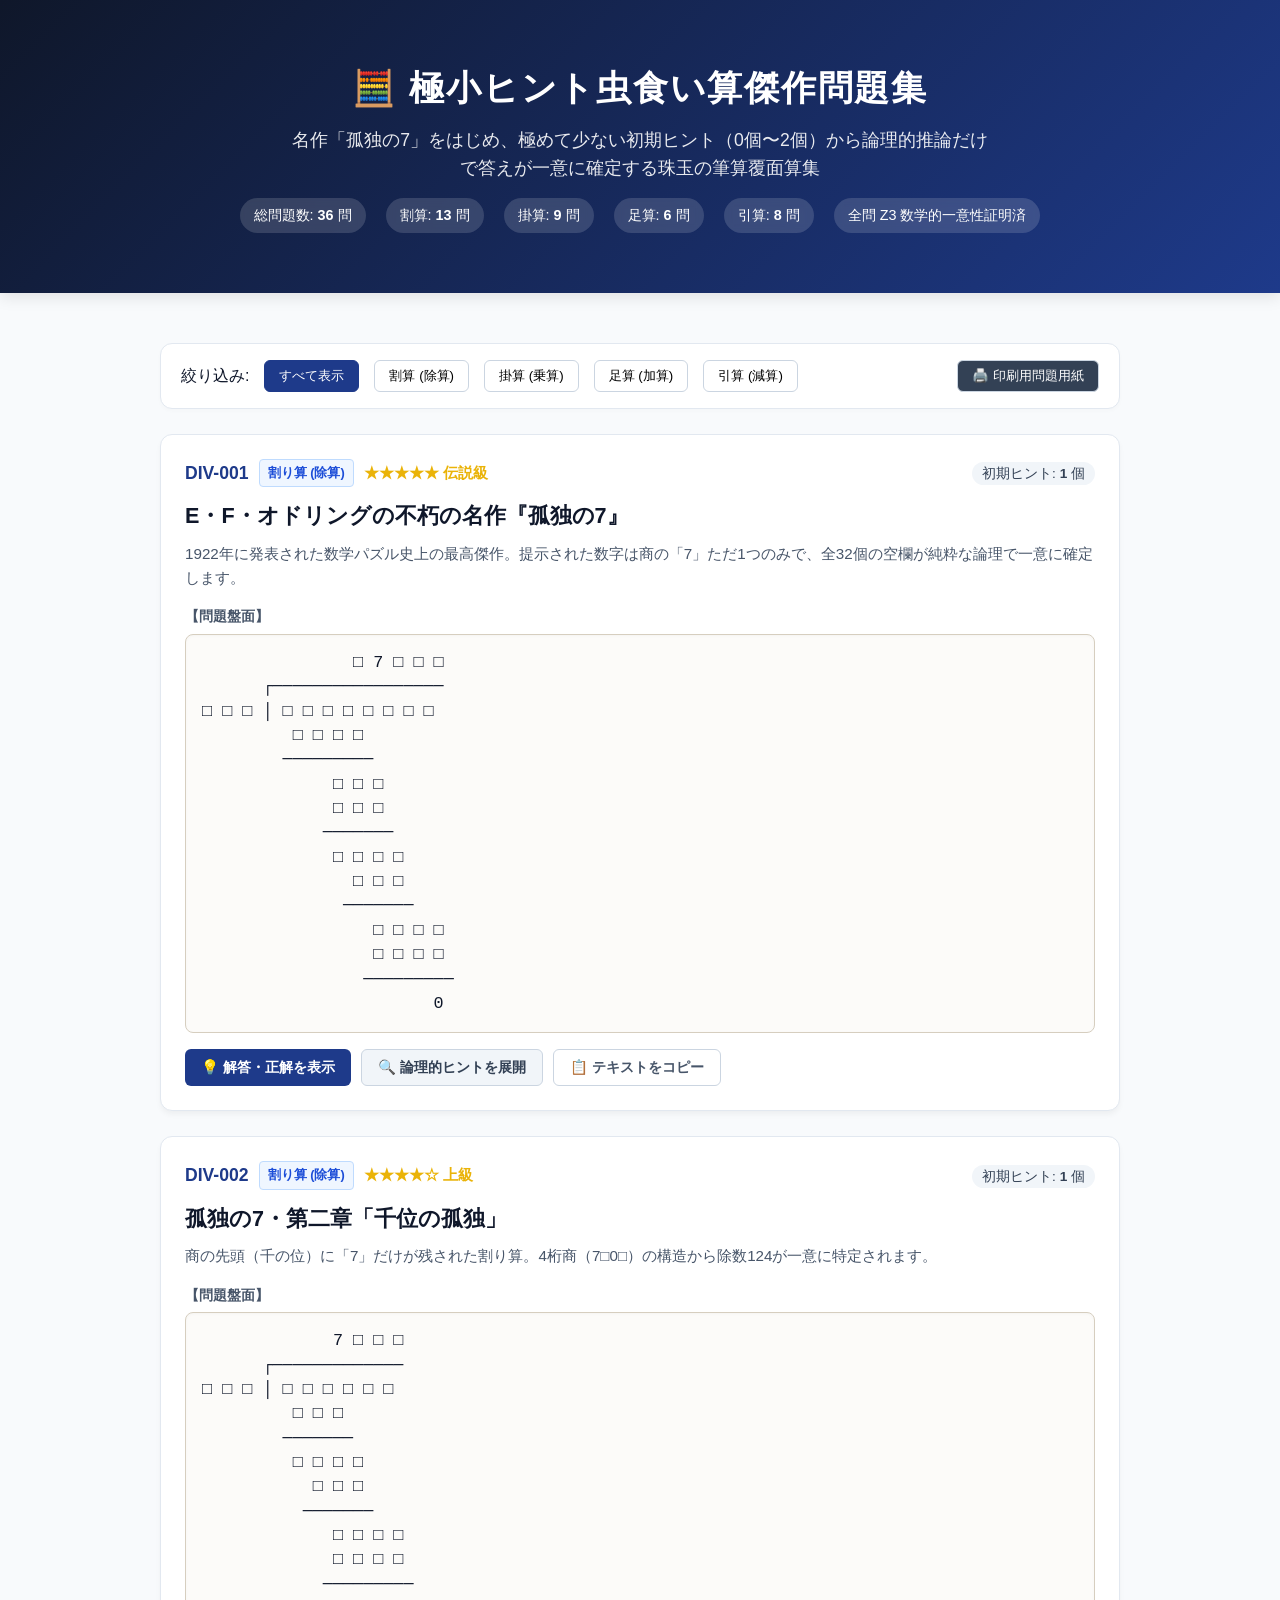
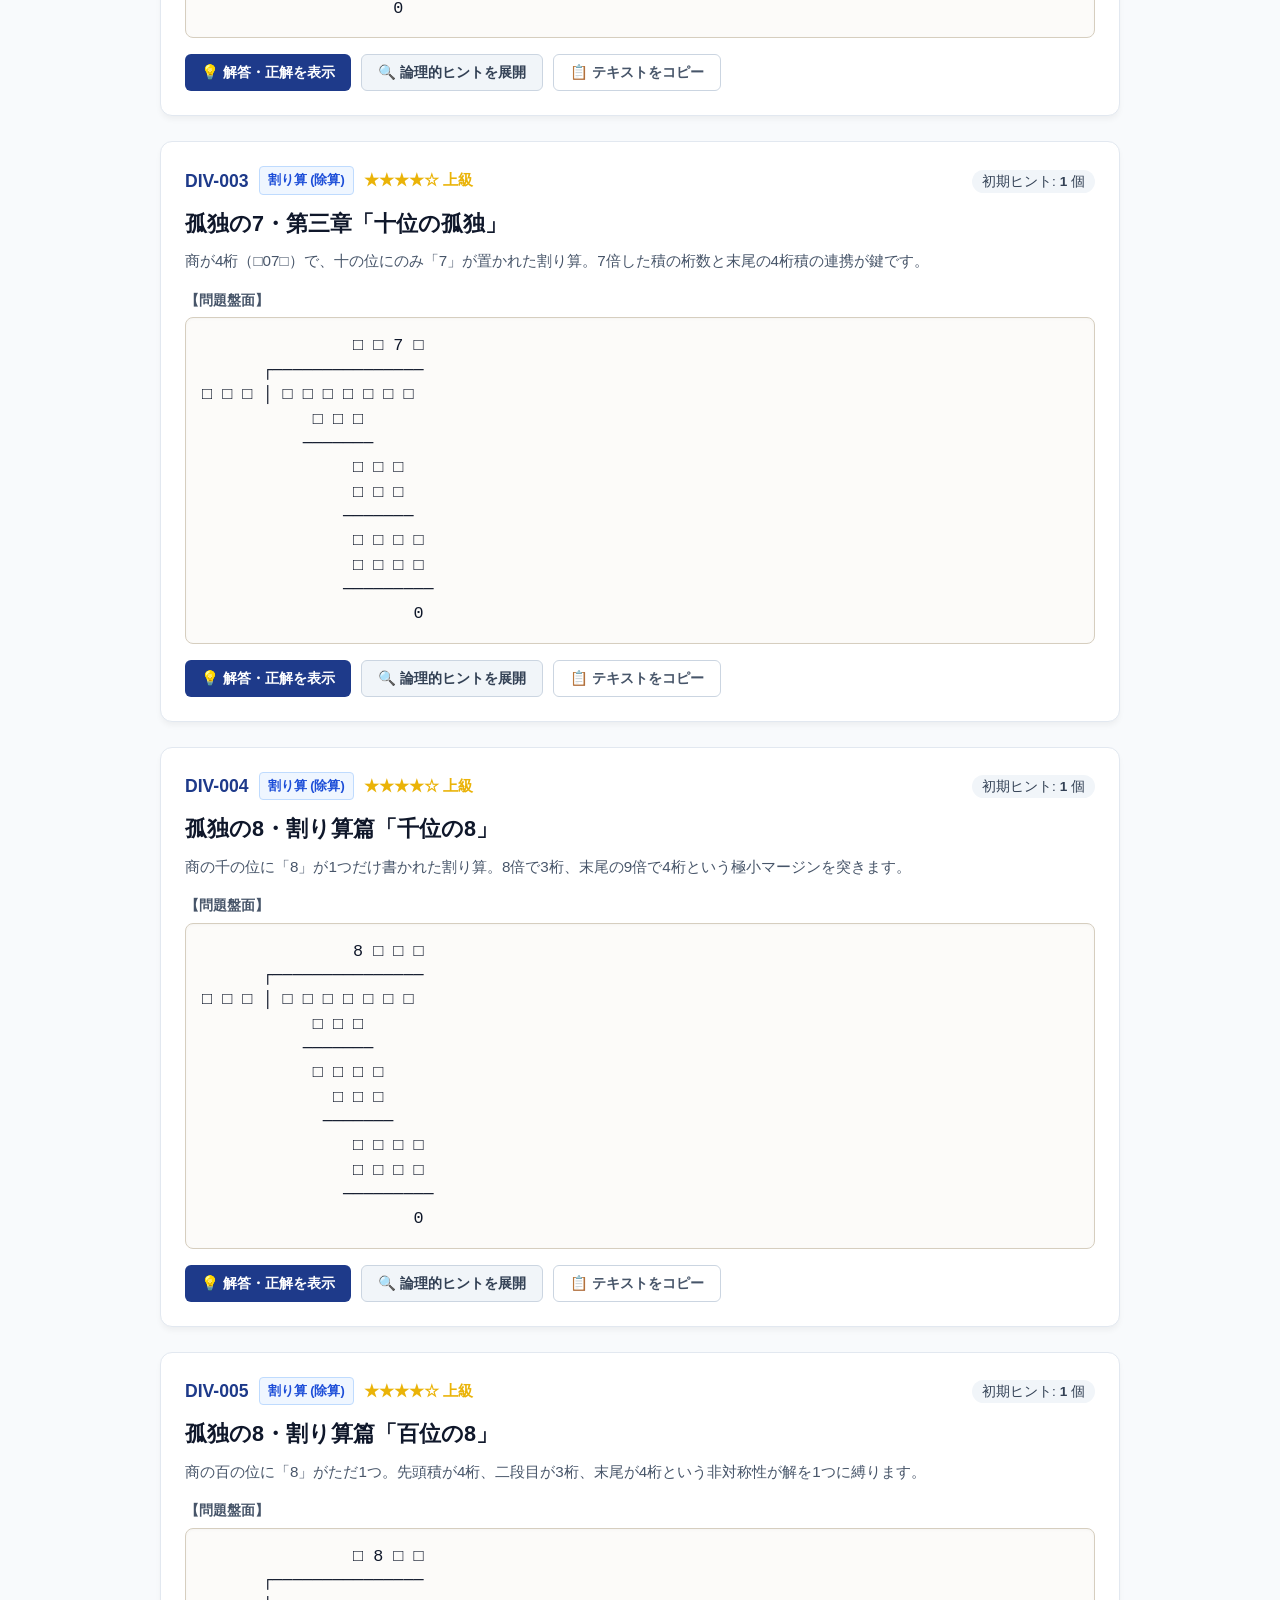
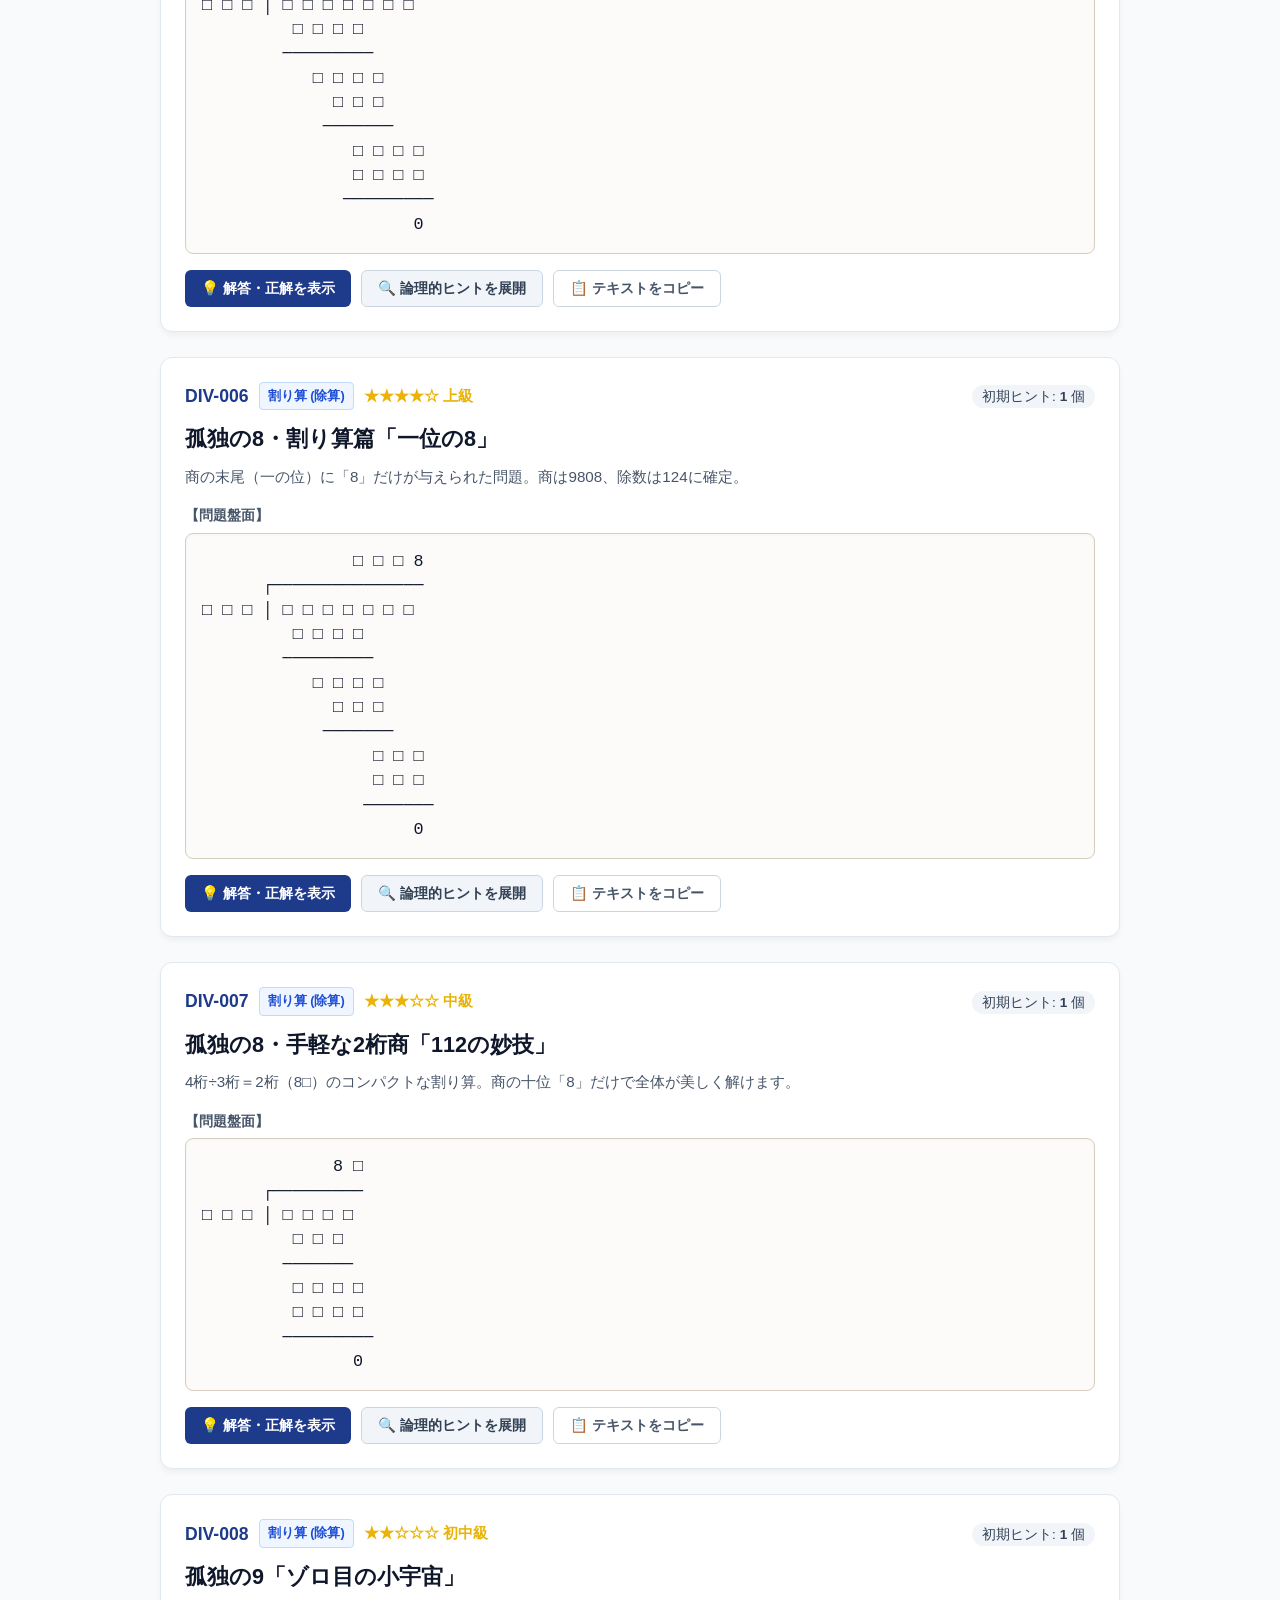
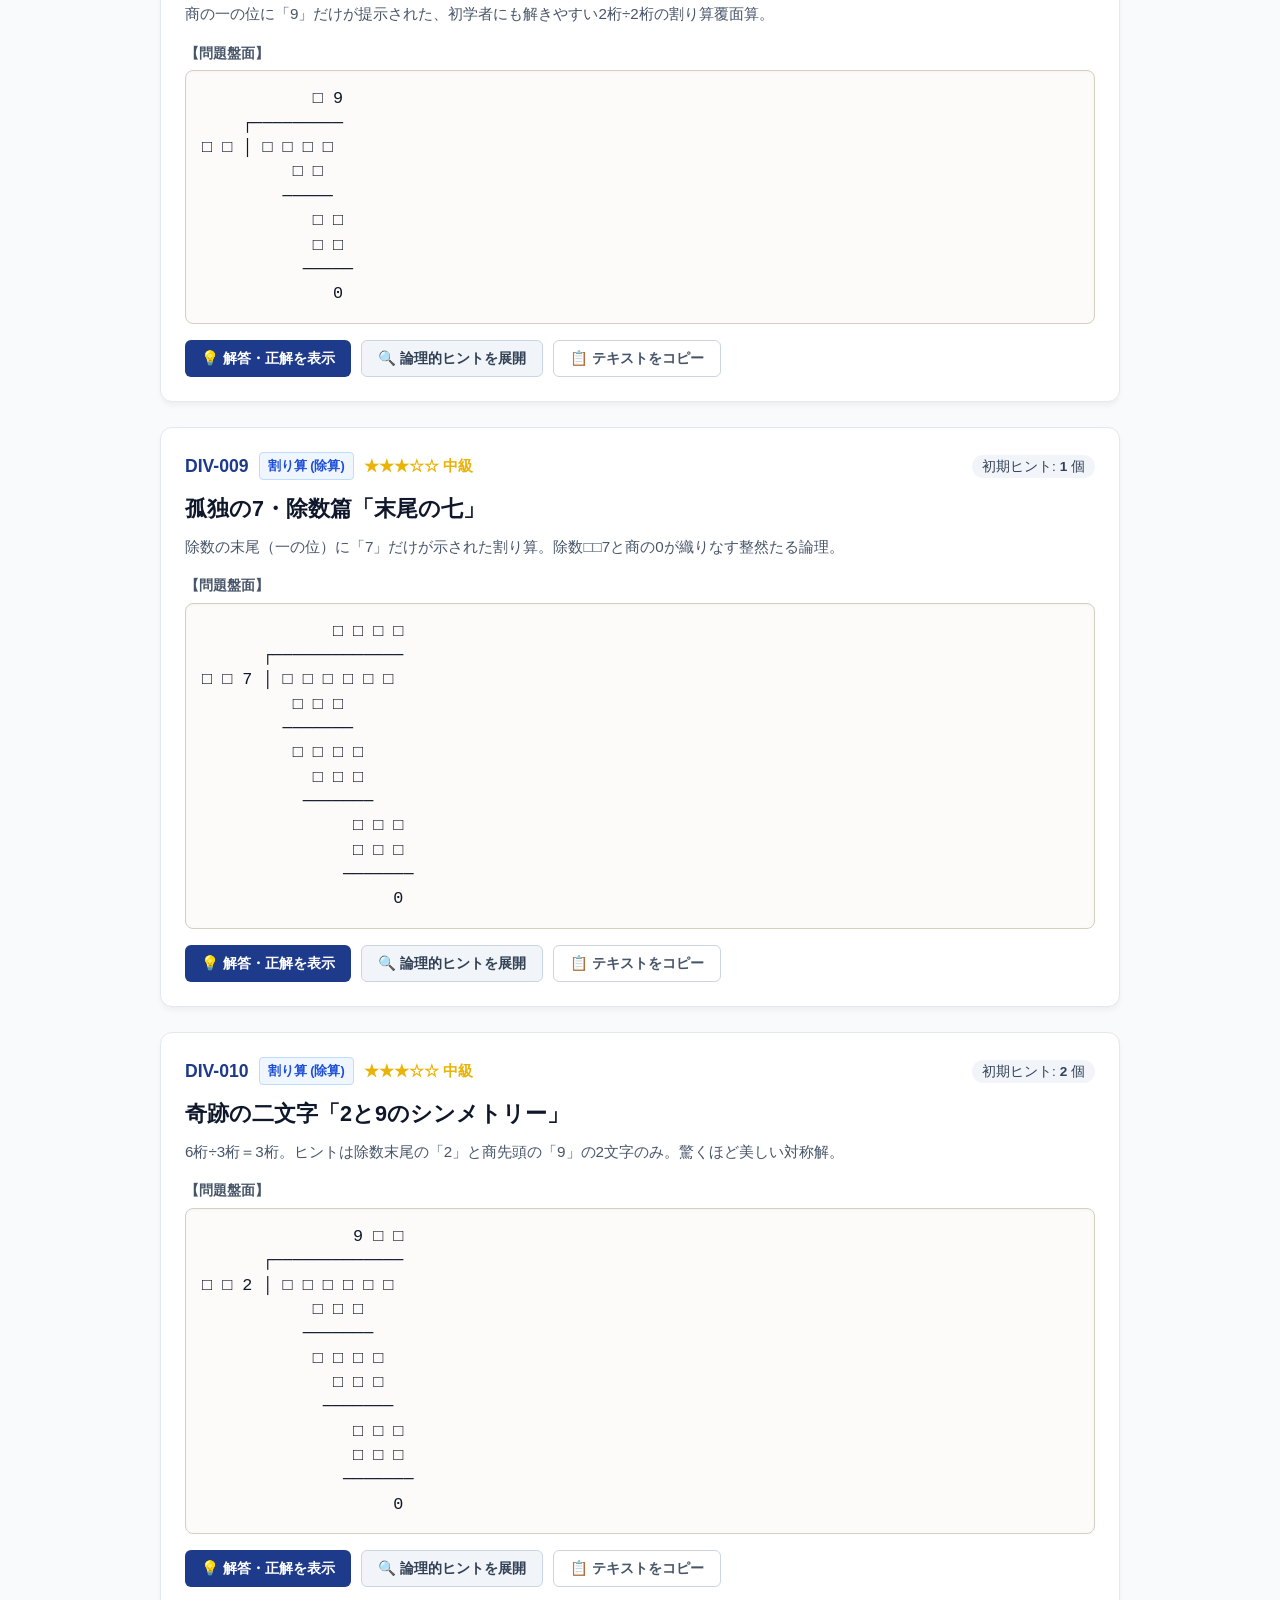
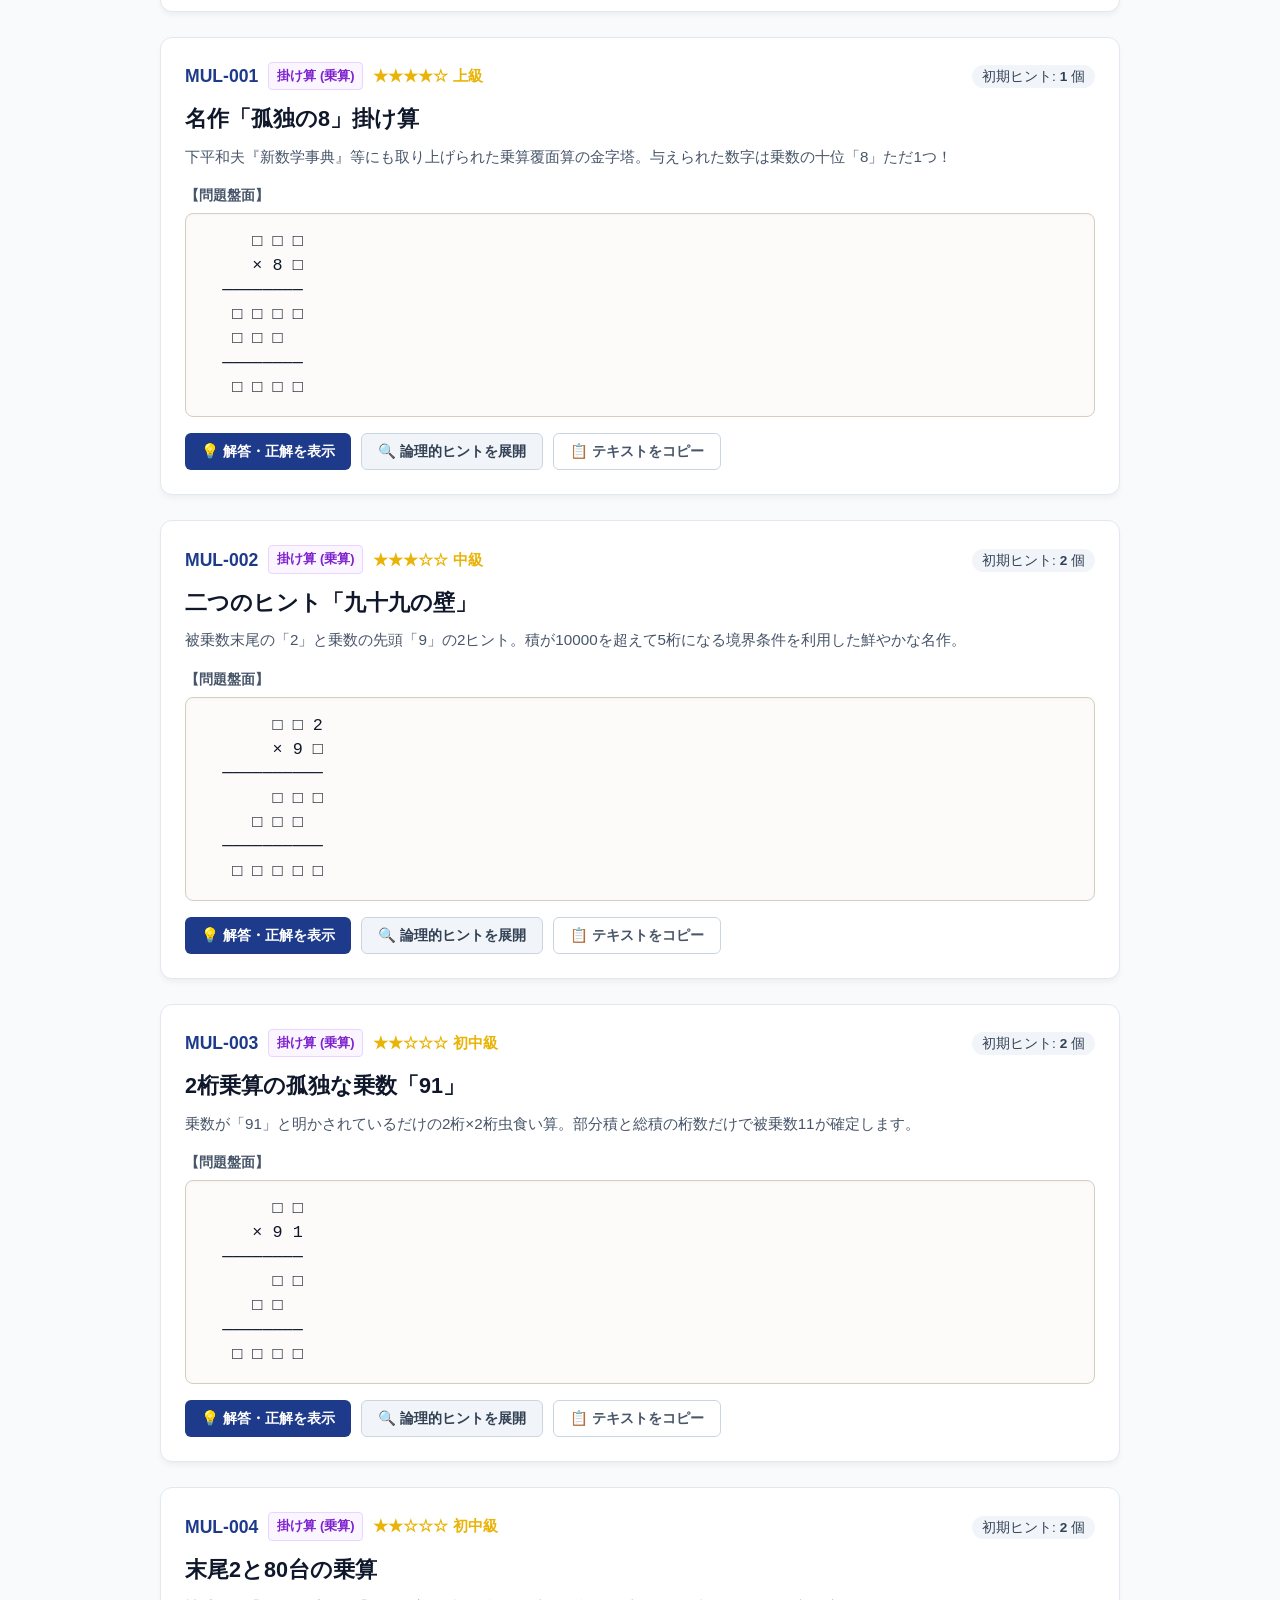
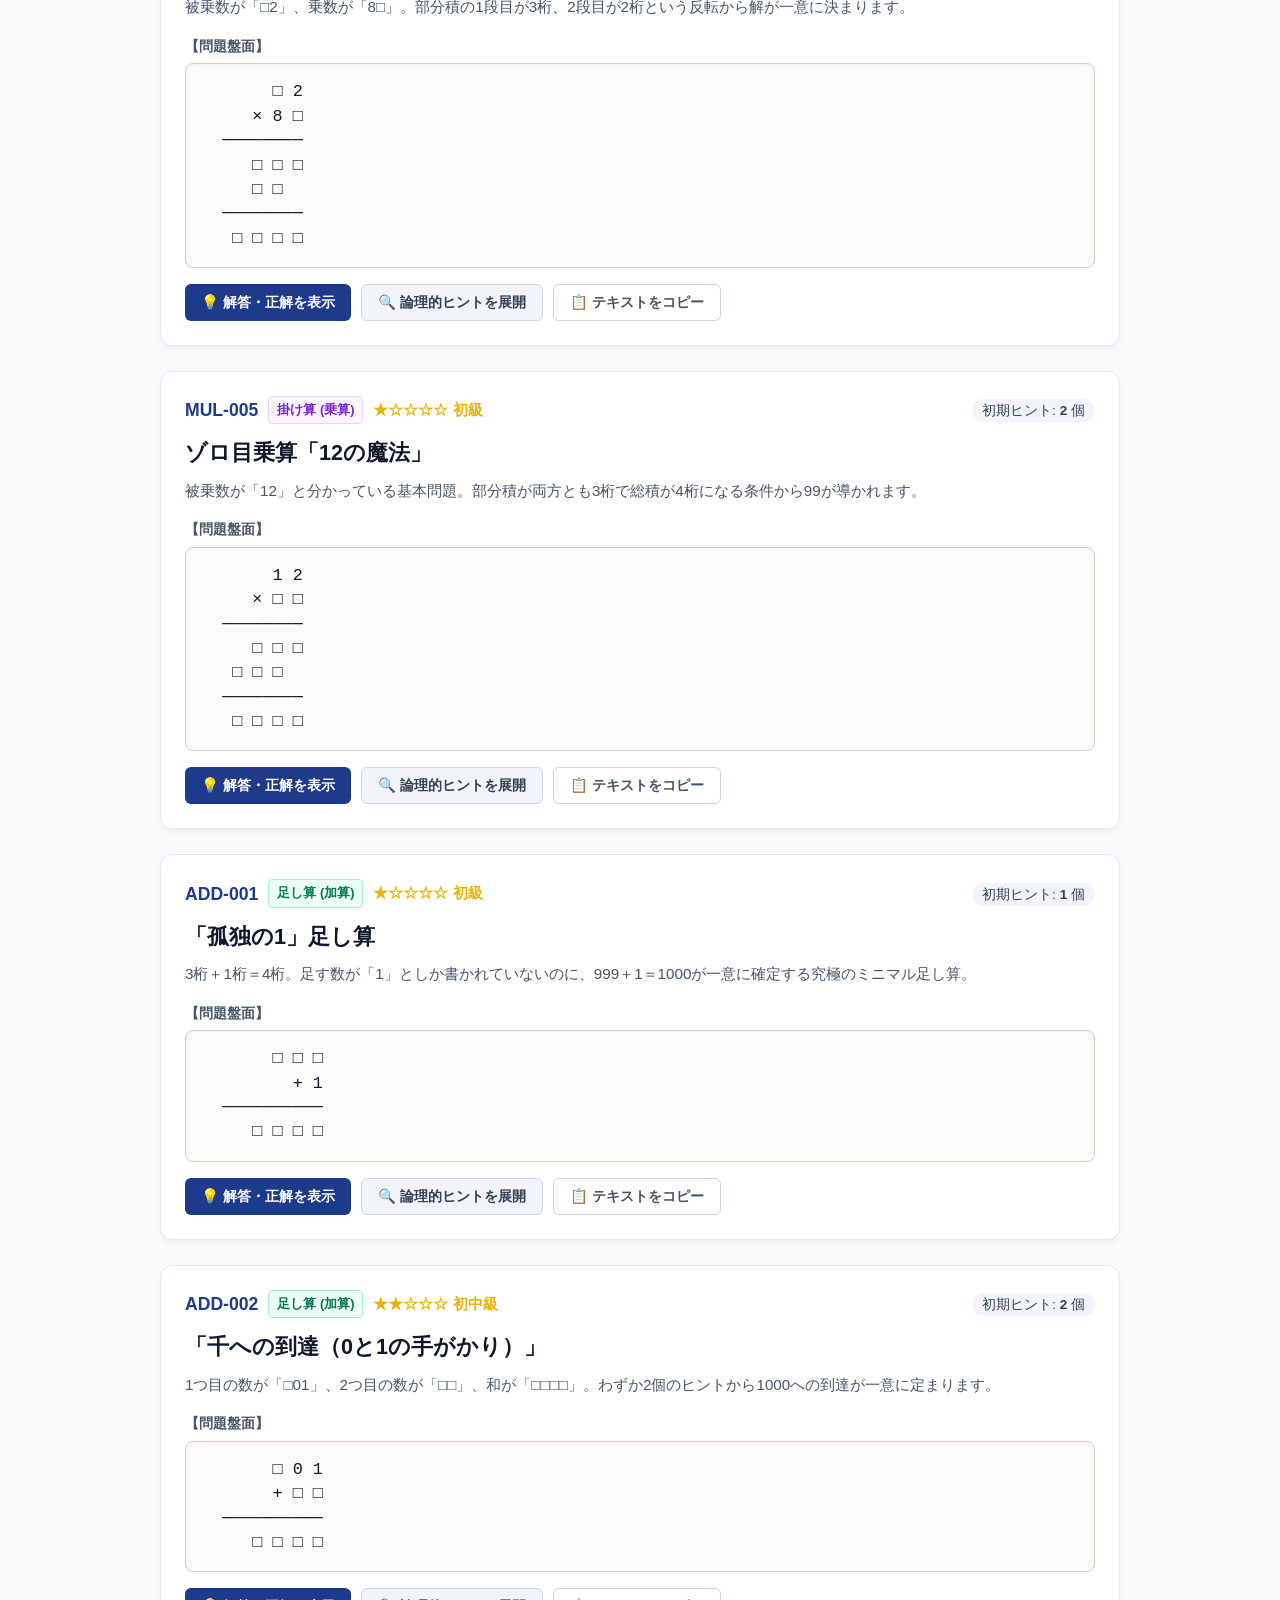
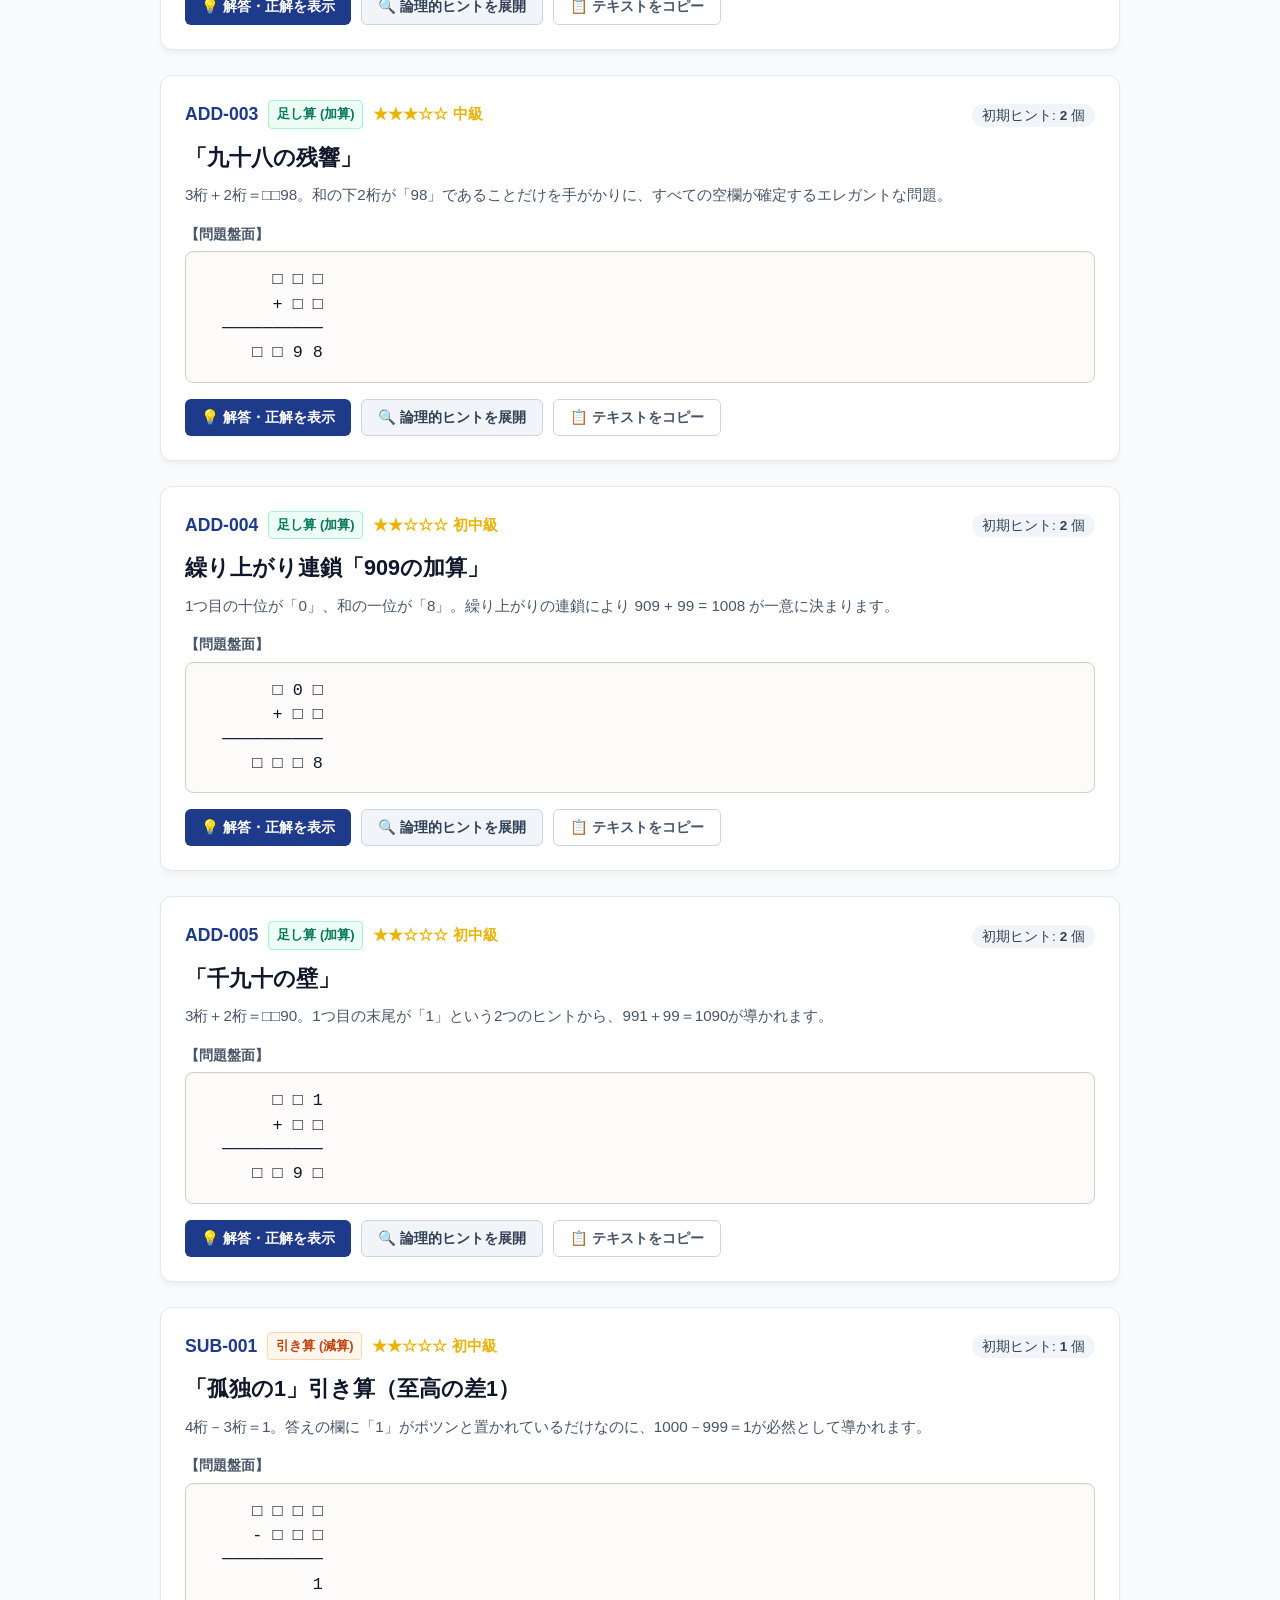
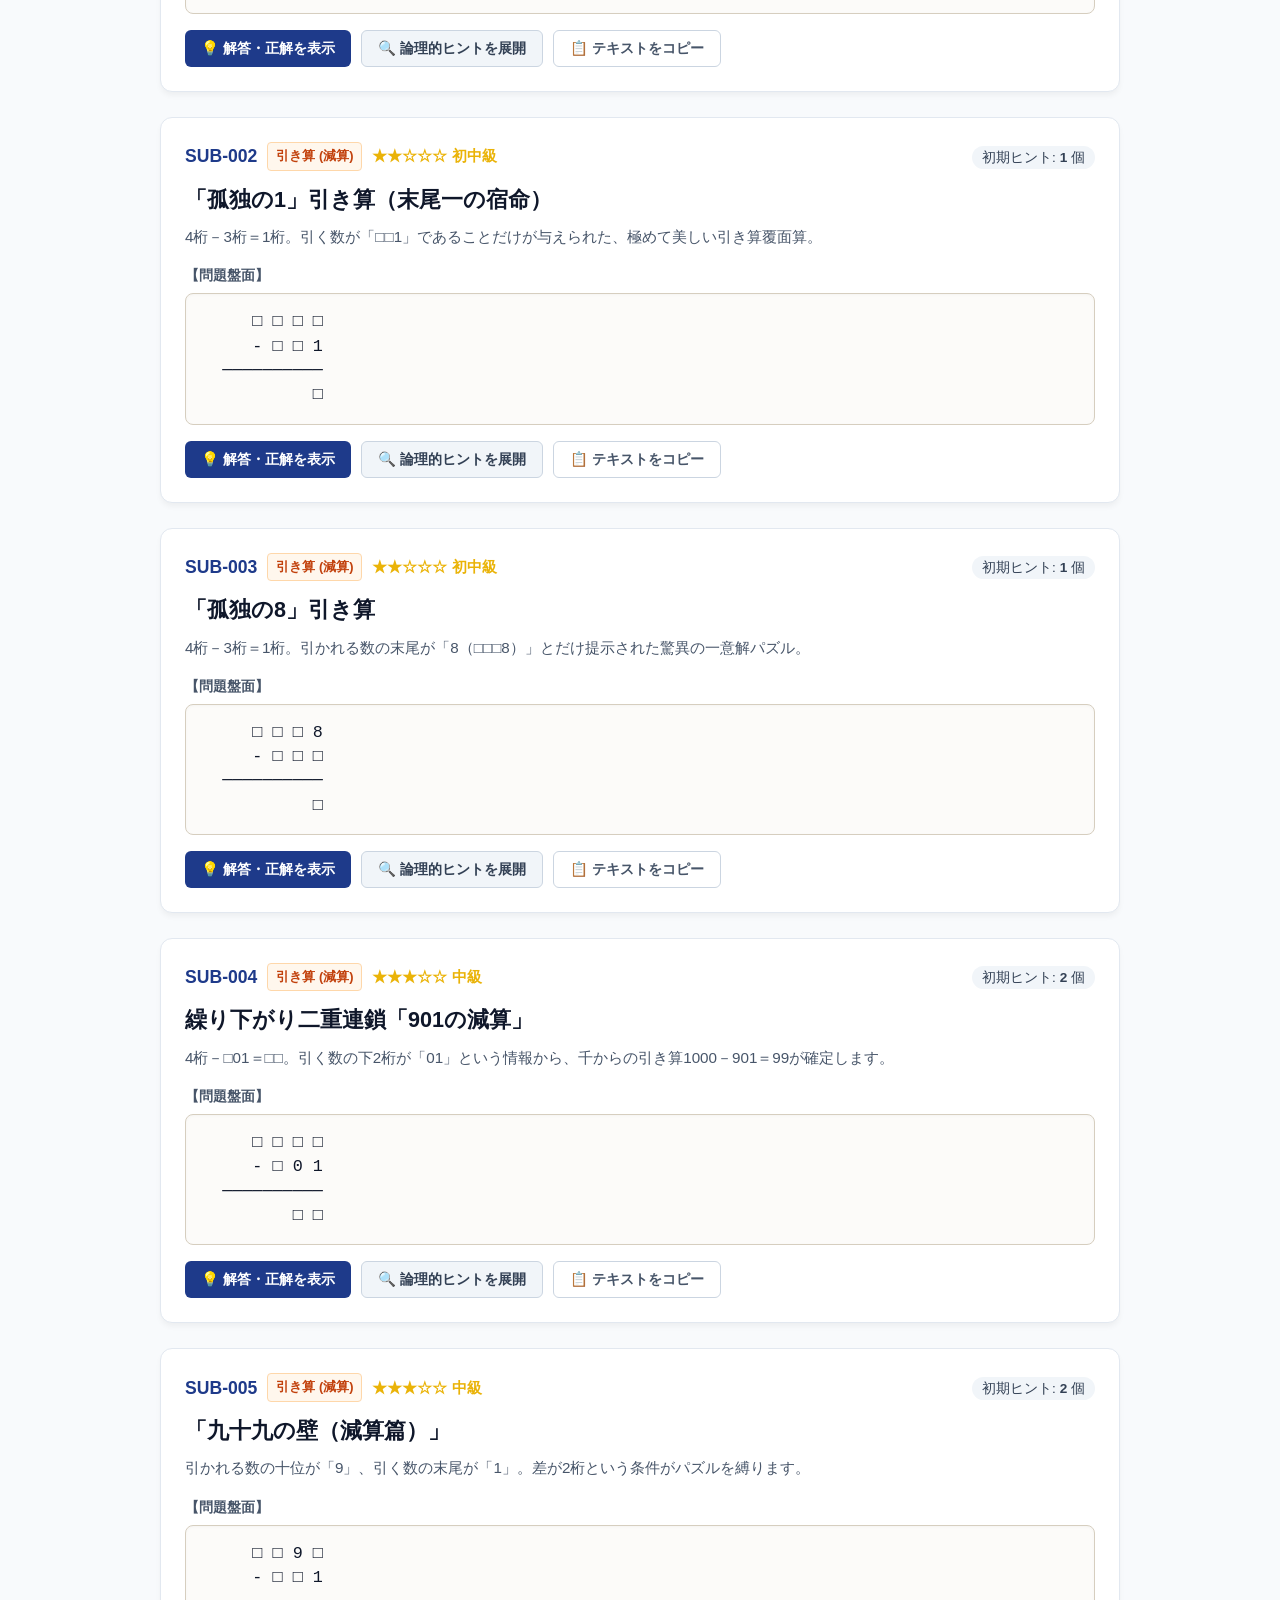
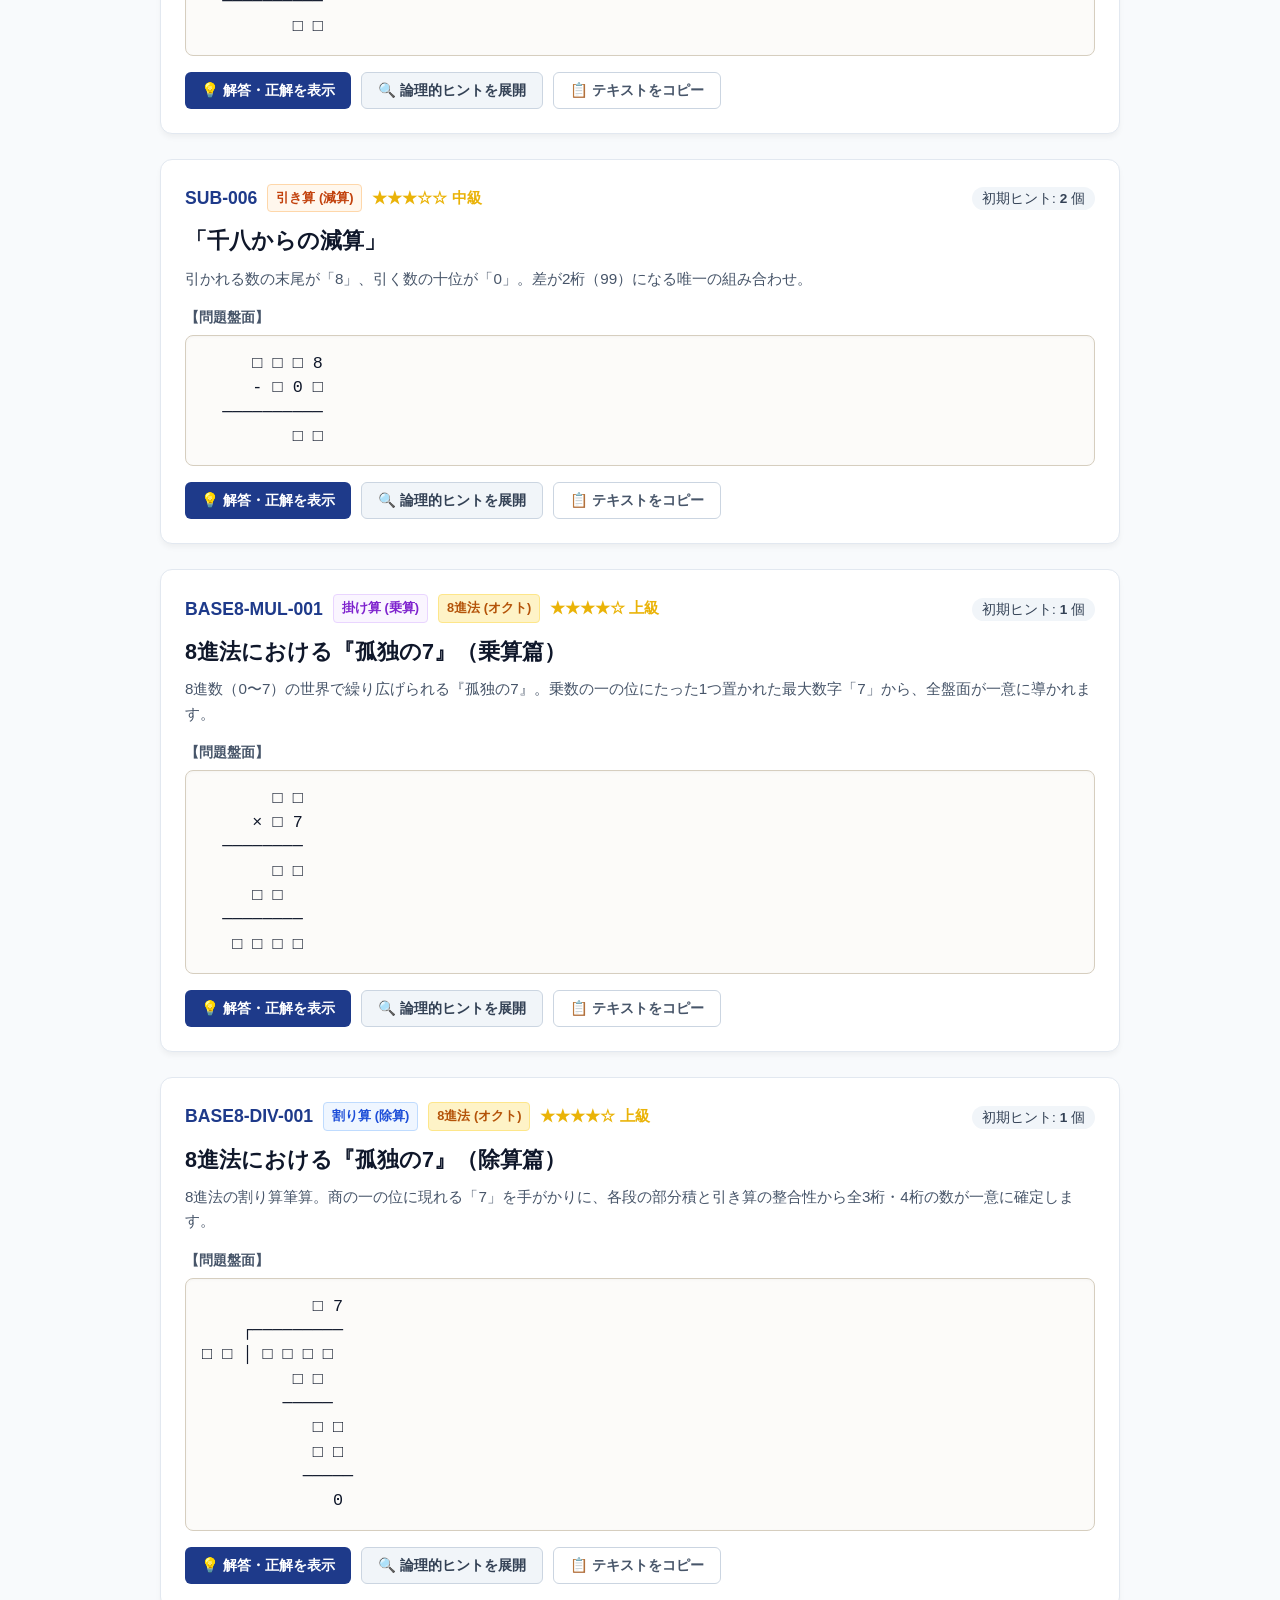
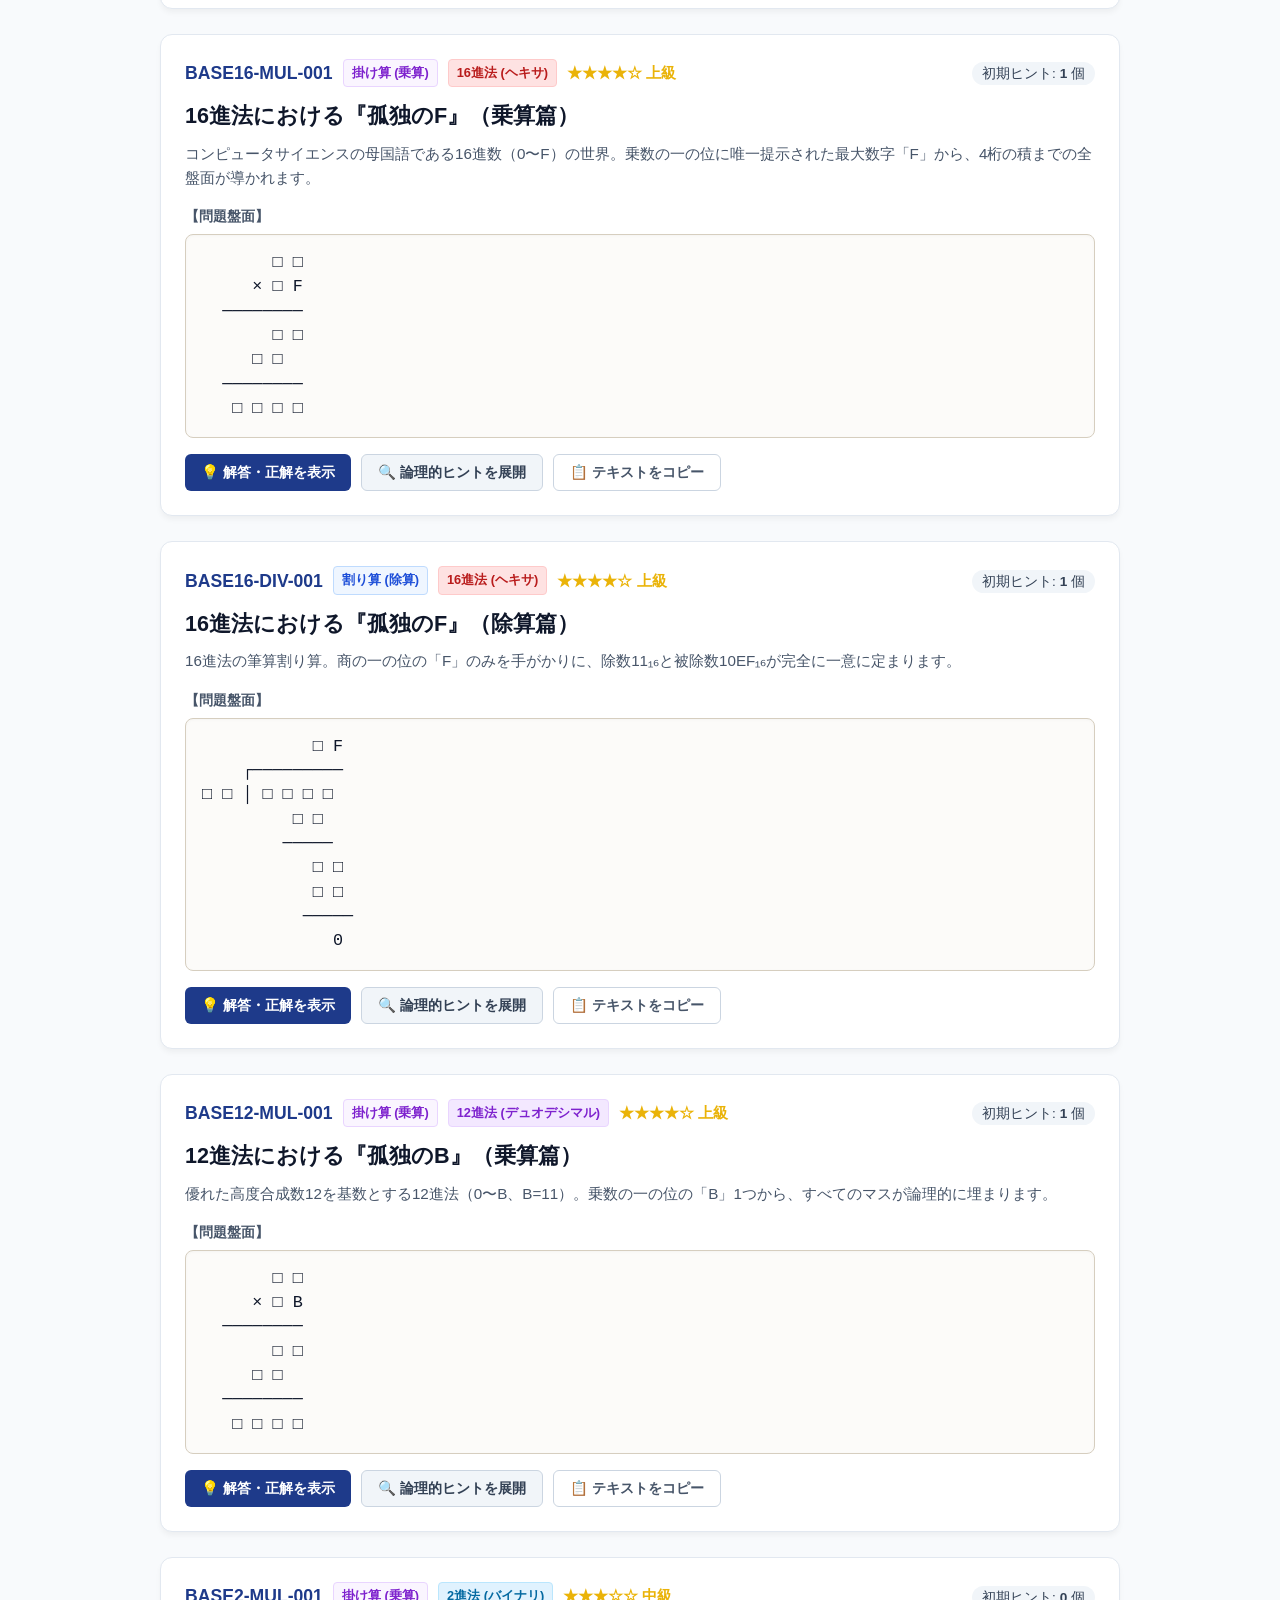
==== commit 594a7b47: "feat: expand minimal-clue engine to N-radix bases (Base 2, 8, 12, 16) with 10 new verified puzzles" ====
--- a/PROBLEM_BOOK.html
+++ b/PROBLEM_BOOK.html
@@ -138,6 +138,19 @@
     .badge-multiplication { background: #faf5ff; color: #7e22ce; border: 1px solid #e9d5ff; }
     .badge-addition { background: #ecfdf5; color: #047857; border: 1px solid #a7f3d0; }
     .badge-subtraction { background: #fff7ed; color: #c2410c; border: 1px solid #fed7aa; }
+    .base-badge {
+      font-size: 0.8rem;
+      padding: 3px 8px;
+      border-radius: 4px;
+      font-weight: bold;
+      background: #fef3c7;
+      color: #92400e;
+      border: 1px solid #fde68a;
+    }
+    .base-2 { background: #e0f2fe; color: #0369a1; border-color: #bae6fd; }
+    .base-8 { background: #fef3c7; color: #b45309; border-color: #fde68a; }
+    .base-12 { background: #f3e8ff; color: #7e22ce; border-color: #e9d5ff; }
+    .base-16 { background: #fee2e2; color: #b91c1c; border-color: #fecaca; }
 
     .difficulty-stars {
       color: #eab308;
@@ -284,11 +297,11 @@
         名作「孤独の7」をはじめ、極めて少ない初期ヒント（0個〜2個）から論理的推論だけで答えが一意に確定する珠玉の筆算覆面算集
       </p>
       <div class="stats-bar">
-        <div class="stat-chip">総問題数: <strong>26</strong> 問</div>
-        <div class="stat-chip">割算: <strong>10</strong> 問</div>
-        <div class="stat-chip">掛算: <strong>5</strong> 問</div>
-        <div class="stat-chip">足算: <strong>5</strong> 問</div>
-        <div class="stat-chip">引算: <strong>6</strong> 問</div>
+        <div class="stat-chip">総問題数: <strong>36</strong> 問</div>
+        <div class="stat-chip">割算: <strong>13</strong> 問</div>
+        <div class="stat-chip">掛算: <strong>9</strong> 問</div>
+        <div class="stat-chip">足算: <strong>6</strong> 問</div>
+        <div class="stat-chip">引算: <strong>8</strong> 問</div>
         <div class="stat-chip">全問 Z3 数学的一意性証明済</div>
       </div>
     </div>
@@ -307,11 +320,12 @@
 
     <div class="puzzle-list">
       
-        <div class="puzzle-card" id="puzzle-DIV-001" data-op="division" data-stars="5">
+        <div class="puzzle-card" id="puzzle-DIV-001" data-op="division" data-stars="5" data-radix="10">
           <div class="card-header">
             <div class="header-left">
               <span class="puzzle-id">DIV-001</span>
               <span class="op-badge badge-division">割り算 (除算)</span>
+              
               <span class="difficulty-stars">★★★★★ 伝説級</span>
             </div>
             <div class="header-right">
@@ -405,11 +419,12 @@
         </div>
         
 
-        <div class="puzzle-card" id="puzzle-DIV-002" data-op="division" data-stars="4">
+        <div class="puzzle-card" id="puzzle-DIV-002" data-op="division" data-stars="4" data-radix="10">
           <div class="card-header">
             <div class="header-left">
               <span class="puzzle-id">DIV-002</span>
               <span class="op-badge badge-division">割り算 (除算)</span>
+              
               <span class="difficulty-stars">★★★★☆ 上級</span>
             </div>
             <div class="header-right">
@@ -490,11 +505,12 @@
         </div>
         
 
-        <div class="puzzle-card" id="puzzle-DIV-003" data-op="division" data-stars="4">
+        <div class="puzzle-card" id="puzzle-DIV-003" data-op="division" data-stars="4" data-radix="10">
           <div class="card-header">
             <div class="header-left">
               <span class="puzzle-id">DIV-003</span>
               <span class="op-badge badge-division">割り算 (除算)</span>
+              
               <span class="difficulty-stars">★★★★☆ 上級</span>
             </div>
             <div class="header-right">
@@ -568,11 +584,12 @@
         </div>
         
 
-        <div class="puzzle-card" id="puzzle-DIV-004" data-op="division" data-stars="4">
+        <div class="puzzle-card" id="puzzle-DIV-004" data-op="division" data-stars="4" data-radix="10">
           <div class="card-header">
             <div class="header-left">
               <span class="puzzle-id">DIV-004</span>
               <span class="op-badge badge-division">割り算 (除算)</span>
+              
               <span class="difficulty-stars">★★★★☆ 上級</span>
             </div>
             <div class="header-right">
@@ -653,11 +670,12 @@
         </div>
         
 
-        <div class="puzzle-card" id="puzzle-DIV-005" data-op="division" data-stars="4">
+        <div class="puzzle-card" id="puzzle-DIV-005" data-op="division" data-stars="4" data-radix="10">
           <div class="card-header">
             <div class="header-left">
               <span class="puzzle-id">DIV-005</span>
               <span class="op-badge badge-division">割り算 (除算)</span>
+              
               <span class="difficulty-stars">★★★★☆ 上級</span>
             </div>
             <div class="header-right">
@@ -731,11 +749,12 @@
         </div>
         
 
-        <div class="puzzle-card" id="puzzle-DIV-006" data-op="division" data-stars="4">
+        <div class="puzzle-card" id="puzzle-DIV-006" data-op="division" data-stars="4" data-radix="10">
           <div class="card-header">
             <div class="header-left">
               <span class="puzzle-id">DIV-006</span>
               <span class="op-badge badge-division">割り算 (除算)</span>
+              
               <span class="difficulty-stars">★★★★☆ 上級</span>
             </div>
             <div class="header-right">
@@ -809,11 +828,12 @@
         </div>
         
 
-        <div class="puzzle-card" id="puzzle-DIV-007" data-op="division" data-stars="3">
+        <div class="puzzle-card" id="puzzle-DIV-007" data-op="division" data-stars="3" data-radix="10">
           <div class="card-header">
             <div class="header-left">
               <span class="puzzle-id">DIV-007</span>
               <span class="op-badge badge-division">割り算 (除算)</span>
+              
               <span class="difficulty-stars">★★★☆☆ 中級</span>
             </div>
             <div class="header-right">
@@ -888,11 +908,12 @@
         </div>
         
 
-        <div class="puzzle-card" id="puzzle-DIV-008" data-op="division" data-stars="2">
+        <div class="puzzle-card" id="puzzle-DIV-008" data-op="division" data-stars="2" data-radix="10">
           <div class="card-header">
             <div class="header-left">
               <span class="puzzle-id">DIV-008</span>
               <span class="op-badge badge-division">割り算 (除算)</span>
+              
               <span class="difficulty-stars">★★☆☆☆ 初中級</span>
             </div>
             <div class="header-right">
@@ -967,11 +988,12 @@
         </div>
         
 
-        <div class="puzzle-card" id="puzzle-DIV-009" data-op="division" data-stars="3">
+        <div class="puzzle-card" id="puzzle-DIV-009" data-op="division" data-stars="3" data-radix="10">
           <div class="card-header">
             <div class="header-left">
               <span class="puzzle-id">DIV-009</span>
               <span class="op-badge badge-division">割り算 (除算)</span>
+              
               <span class="difficulty-stars">★★★☆☆ 中級</span>
             </div>
             <div class="header-right">
@@ -1045,11 +1067,12 @@
         </div>
         
 
-        <div class="puzzle-card" id="puzzle-DIV-010" data-op="division" data-stars="3">
+        <div class="puzzle-card" id="puzzle-DIV-010" data-op="division" data-stars="3" data-radix="10">
           <div class="card-header">
             <div class="header-left">
               <span class="puzzle-id">DIV-010</span>
               <span class="op-badge badge-division">割り算 (除算)</span>
+              
               <span class="difficulty-stars">★★★☆☆ 中級</span>
             </div>
             <div class="header-right">
@@ -1130,11 +1153,12 @@
         </div>
         
 
-        <div class="puzzle-card" id="puzzle-MUL-001" data-op="multiplication" data-stars="4">
+        <div class="puzzle-card" id="puzzle-MUL-001" data-op="multiplication" data-stars="4" data-radix="10">
           <div class="card-header">
             <div class="header-left">
               <span class="puzzle-id">MUL-001</span>
               <span class="op-badge badge-multiplication">掛け算 (乗算)</span>
+              
               <span class="difficulty-stars">★★★★☆ 上級</span>
             </div>
             <div class="header-right">
@@ -1212,11 +1236,12 @@
         </div>
         
 
-        <div class="puzzle-card" id="puzzle-MUL-002" data-op="multiplication" data-stars="3">
+        <div class="puzzle-card" id="puzzle-MUL-002" data-op="multiplication" data-stars="3" data-radix="10">
           <div class="card-header">
             <div class="header-left">
               <span class="puzzle-id">MUL-002</span>
               <span class="op-badge badge-multiplication">掛け算 (乗算)</span>
+              
               <span class="difficulty-stars">★★★☆☆ 中級</span>
             </div>
             <div class="header-right">
@@ -1287,11 +1312,12 @@
         </div>
         
 
-        <div class="puzzle-card" id="puzzle-MUL-003" data-op="multiplication" data-stars="2">
+        <div class="puzzle-card" id="puzzle-MUL-003" data-op="multiplication" data-stars="2" data-radix="10">
           <div class="card-header">
             <div class="header-left">
               <span class="puzzle-id">MUL-003</span>
               <span class="op-badge badge-multiplication">掛け算 (乗算)</span>
+              
               <span class="difficulty-stars">★★☆☆☆ 初中級</span>
             </div>
             <div class="header-right">
@@ -1362,11 +1388,12 @@
         </div>
         
 
-        <div class="puzzle-card" id="puzzle-MUL-004" data-op="multiplication" data-stars="2">
+        <div class="puzzle-card" id="puzzle-MUL-004" data-op="multiplication" data-stars="2" data-radix="10">
           <div class="card-header">
             <div class="header-left">
               <span class="puzzle-id">MUL-004</span>
               <span class="op-badge badge-multiplication">掛け算 (乗算)</span>
+              
               <span class="difficulty-stars">★★☆☆☆ 初中級</span>
             </div>
             <div class="header-right">
@@ -1437,11 +1464,12 @@
         </div>
         
 
-        <div class="puzzle-card" id="puzzle-MUL-005" data-op="multiplication" data-stars="1">
+        <div class="puzzle-card" id="puzzle-MUL-005" data-op="multiplication" data-stars="1" data-radix="10">
           <div class="card-header">
             <div class="header-left">
               <span class="puzzle-id">MUL-005</span>
               <span class="op-badge badge-multiplication">掛け算 (乗算)</span>
+              
               <span class="difficulty-stars">★☆☆☆☆ 初級</span>
             </div>
             <div class="header-right">
@@ -1505,11 +1533,12 @@
         </div>
         
 
-        <div class="puzzle-card" id="puzzle-ADD-001" data-op="addition" data-stars="1">
+        <div class="puzzle-card" id="puzzle-ADD-001" data-op="addition" data-stars="1" data-radix="10">
           <div class="card-header">
             <div class="header-left">
               <span class="puzzle-id">ADD-001</span>
               <span class="op-badge badge-addition">足し算 (加算)</span>
+              
               <span class="difficulty-stars">★☆☆☆☆ 初級</span>
             </div>
             <div class="header-right">
@@ -1567,11 +1596,12 @@
         </div>
         
 
-        <div class="puzzle-card" id="puzzle-ADD-002" data-op="addition" data-stars="2">
+        <div class="puzzle-card" id="puzzle-ADD-002" data-op="addition" data-stars="2" data-radix="10">
           <div class="card-header">
             <div class="header-left">
               <span class="puzzle-id">ADD-002</span>
               <span class="op-badge badge-addition">足し算 (加算)</span>
+              
               <span class="difficulty-stars">★★☆☆☆ 初中級</span>
             </div>
             <div class="header-right">
@@ -1629,11 +1659,12 @@
         </div>
         
 
-        <div class="puzzle-card" id="puzzle-ADD-003" data-op="addition" data-stars="3">
+        <div class="puzzle-card" id="puzzle-ADD-003" data-op="addition" data-stars="3" data-radix="10">
           <div class="card-header">
             <div class="header-left">
               <span class="puzzle-id">ADD-003</span>
               <span class="op-badge badge-addition">足し算 (加算)</span>
+              
               <span class="difficulty-stars">★★★☆☆ 中級</span>
             </div>
             <div class="header-right">
@@ -1698,11 +1729,12 @@
         </div>
         
 
-        <div class="puzzle-card" id="puzzle-ADD-004" data-op="addition" data-stars="2">
+        <div class="puzzle-card" id="puzzle-ADD-004" data-op="addition" data-stars="2" data-radix="10">
           <div class="card-header">
             <div class="header-left">
               <span class="puzzle-id">ADD-004</span>
               <span class="op-badge badge-addition">足し算 (加算)</span>
+              
               <span class="difficulty-stars">★★☆☆☆ 初中級</span>
             </div>
             <div class="header-right">
@@ -1760,11 +1792,12 @@
         </div>
         
 
-        <div class="puzzle-card" id="puzzle-ADD-005" data-op="addition" data-stars="2">
+        <div class="puzzle-card" id="puzzle-ADD-005" data-op="addition" data-stars="2" data-radix="10">
           <div class="card-header">
             <div class="header-left">
               <span class="puzzle-id">ADD-005</span>
               <span class="op-badge badge-addition">足し算 (加算)</span>
+              
               <span class="difficulty-stars">★★☆☆☆ 初中級</span>
             </div>
             <div class="header-right">
@@ -1822,11 +1855,12 @@
         </div>
         
 
-        <div class="puzzle-card" id="puzzle-SUB-001" data-op="subtraction" data-stars="2">
+        <div class="puzzle-card" id="puzzle-SUB-001" data-op="subtraction" data-stars="2" data-radix="10">
           <div class="card-header">
             <div class="header-left">
               <span class="puzzle-id">SUB-001</span>
               <span class="op-badge badge-subtraction">引き算 (減算)</span>
+              
               <span class="difficulty-stars">★★☆☆☆ 初中級</span>
             </div>
             <div class="header-right">
@@ -1884,11 +1918,12 @@
         </div>
         
 
-        <div class="puzzle-card" id="puzzle-SUB-002" data-op="subtraction" data-stars="2">
+        <div class="puzzle-card" id="puzzle-SUB-002" data-op="subtraction" data-stars="2" data-radix="10">
           <div class="card-header">
             <div class="header-left">
               <span class="puzzle-id">SUB-002</span>
               <span class="op-badge badge-subtraction">引き算 (減算)</span>
+              
               <span class="difficulty-stars">★★☆☆☆ 初中級</span>
             </div>
             <div class="header-right">
@@ -1953,11 +1988,12 @@
         </div>
         
 
-        <div class="puzzle-card" id="puzzle-SUB-003" data-op="subtraction" data-stars="2">
+        <div class="puzzle-card" id="puzzle-SUB-003" data-op="subtraction" data-stars="2" data-radix="10">
           <div class="card-header">
             <div class="header-left">
               <span class="puzzle-id">SUB-003</span>
               <span class="op-badge badge-subtraction">引き算 (減算)</span>
+              
               <span class="difficulty-stars">★★☆☆☆ 初中級</span>
             </div>
             <div class="header-right">
@@ -2022,11 +2058,12 @@
         </div>
         
 
-        <div class="puzzle-card" id="puzzle-SUB-004" data-op="subtraction" data-stars="3">
+        <div class="puzzle-card" id="puzzle-SUB-004" data-op="subtraction" data-stars="3" data-radix="10">
           <div class="card-header">
             <div class="header-left">
               <span class="puzzle-id">SUB-004</span>
               <span class="op-badge badge-subtraction">引き算 (減算)</span>
+              
               <span class="difficulty-stars">★★★☆☆ 中級</span>
             </div>
             <div class="header-right">
@@ -2091,11 +2128,12 @@
         </div>
         
 
-        <div class="puzzle-card" id="puzzle-SUB-005" data-op="subtraction" data-stars="3">
+        <div class="puzzle-card" id="puzzle-SUB-005" data-op="subtraction" data-stars="3" data-radix="10">
           <div class="card-header">
             <div class="header-left">
               <span class="puzzle-id">SUB-005</span>
               <span class="op-badge badge-subtraction">引き算 (減算)</span>
+              
               <span class="difficulty-stars">★★★☆☆ 中級</span>
             </div>
             <div class="header-right">
@@ -2153,11 +2191,12 @@
         </div>
         
 
-        <div class="puzzle-card" id="puzzle-SUB-006" data-op="subtraction" data-stars="3">
+        <div class="puzzle-card" id="puzzle-SUB-006" data-op="subtraction" data-stars="3" data-radix="10">
           <div class="card-header">
             <div class="header-left">
               <span class="puzzle-id">SUB-006</span>
               <span class="op-badge badge-subtraction">引き算 (減算)</span>
+              
               <span class="difficulty-stars">★★★☆☆ 中級</span>
             </div>
             <div class="header-right">
@@ -2205,6 +2244,759 @@
               <span class="step-badge">Step 1</span>
               <strong>差が2桁になる境界条件</strong> (引く数と引かれる数): 引かれる数が1008で、引く数が909のとき、差はちょうど99。
               <div class="step-detail">➜ 確定: <code>1008 - 909 = 99</code> (一意に確定します。)</div>
+            </div>
+            
+            </div>
+            <div class="uniqueness-tag">
+              ✅ <strong>Z3 SMT 数学的一意性証明済み</strong>: 厳密な制約充足探索により解が唯一であることが検証されています。
+            </div>
+          </div>
+        </div>
+        
+
+        <div class="puzzle-card" id="puzzle-BASE8-MUL-001" data-op="multiplication" data-stars="4" data-radix="8">
+          <div class="card-header">
+            <div class="header-left">
+              <span class="puzzle-id">BASE8-MUL-001</span>
+              <span class="op-badge badge-multiplication">掛け算 (乗算)</span>
+              <span class="base-badge base-8">8進法 (オクト)</span>
+              <span class="difficulty-stars">★★★★☆ 上級</span>
+            </div>
+            <div class="header-right">
+              <span class="hint-pill">初期ヒント: <strong>1</strong> 個</span>
+            </div>
+          </div>
+          
+          <h3 class="puzzle-title">8進法における『孤独の7』（乗算篇）</h3>
+          <p class="puzzle-desc">8進数（0〜7）の世界で繰り広げられる『孤独の7』。乗数の一の位にたった1つ置かれた最大数字「7」から、全盤面が一意に導かれます。</p>
+
+          <div class="board-container">
+            <div class="board-column">
+              <div class="board-label">【問題盤面】</div>
+              <pre class="mushikui-board problem-board">       □ □
+     × □ 7
+  ────────
+       □ □
+     □ □  
+  ────────
+   □ □ □ □</pre>
+            </div>
+            <div class="board-column solution-column" id="sol-col-BASE8-MUL-001" style="display: none;">
+              <div class="board-label solution-label">【正解盤面】</div>
+              <pre class="mushikui-board solution-board">       1 1
+     × 7 7
+  ────────
+       7 7
+     7 7  
+  ────────
+   1 0 6 7</pre>
+            </div>
+          </div>
+
+          <div class="card-controls">
+            <button class="btn btn-primary" onclick="toggleSolution('BASE8-MUL-001')" id="btn-sol-BASE8-MUL-001">
+              💡 解答・正解を表示
+            </button>
+            <button class="btn btn-secondary" onclick="toggleHints('BASE8-MUL-001')" id="btn-hint-BASE8-MUL-001">
+              🔍 論理的ヒントを展開
+            </button>
+            <button class="btn btn-outline" onclick="copyPuzzleText('BASE8-MUL-001')">
+              📋 テキストをコピー
+            </button>
+          </div>
+
+          <div class="deduction-box" id="hints-BASE8-MUL-001" style="display: none;">
+            <h4>《論理的解法ステップ》</h4>
+            <div class="steps-list">
+              
+            <div class="step-item">
+              <span class="step-badge">Step 1</span>
+              <strong>8進数2桁の被乗数Aの範囲絞り込み</strong> (被乗数A): 乗数の一の位が7で、部分積 A × 7 が8進数2桁（≤ 77₈ = 63）であるため、A ≤ 63/7 = 9 = 11₈。Aは2桁（≥ 10₈ = 8）なので A ∈ {10₈, 11₈}。
+              <div class="step-detail">➜ 確定: <code>A ∈ {10₈, 11₈}</code> (もし A ≥ 12₈ (10) ならば 10 × 7 = 70 = 106₈ (3桁) となり、部分積が2桁であることに反します。)</div>
+            </div>
+            
+
+            <div class="step-item">
+              <span class="step-badge">Step 2</span>
+              <strong>積の桁数（4桁）による被乗数Aの確定</strong> (被乗数A): 全体の積が8進数4桁（≥ 1000₈ = 512）である。もし A = 10₈ = 8 ならば、乗数Bの最大値 77₈ = 63 を掛けても 8 × 63 = 504 < 512 となり4桁に届かない。
+              <div class="step-detail">➜ 確定: <code>被乗数 A = 11₈ (9)</code> (したがって A は 11₈ (9) しかあり得ません。)</div>
+            </div>
+            
+
+            <div class="step-item">
+              <span class="step-badge">Step 3</span>
+              <strong>乗数Bの確定と全盤面の完成</strong> (乗数Bおよび積): 9 × B ≥ 512 より B ≥ 57。乗数の一の位は7なので B = 8×b₁ + 7。b₁ ≤ 6 なら B ≤ 55 < 57 で矛盾。よって b₁ = 7 に確定し、B = 77₈。
+              <div class="step-detail">➜ 確定: <code>11₈ × 77₈ = 1067₈</code> (部分積 11₈ × 7 = 77₈、全体の積 1067₈ となり、すべての空欄が完全に一意確定します。)</div>
+            </div>
+            
+            </div>
+            <div class="uniqueness-tag">
+              ✅ <strong>Z3 SMT 数学的一意性証明済み</strong>: 厳密な制約充足探索により解が唯一であることが検証されています。
+            </div>
+          </div>
+        </div>
+        
+
+        <div class="puzzle-card" id="puzzle-BASE8-DIV-001" data-op="division" data-stars="4" data-radix="8">
+          <div class="card-header">
+            <div class="header-left">
+              <span class="puzzle-id">BASE8-DIV-001</span>
+              <span class="op-badge badge-division">割り算 (除算)</span>
+              <span class="base-badge base-8">8進法 (オクト)</span>
+              <span class="difficulty-stars">★★★★☆ 上級</span>
+            </div>
+            <div class="header-right">
+              <span class="hint-pill">初期ヒント: <strong>1</strong> 個</span>
+            </div>
+          </div>
+          
+          <h3 class="puzzle-title">8進法における『孤独の7』（除算篇）</h3>
+          <p class="puzzle-desc">8進法の割り算筆算。商の一の位に現れる「7」を手がかりに、各段の部分積と引き算の整合性から全3桁・4桁の数が一意に確定します。</p>
+
+          <div class="board-container">
+            <div class="board-column">
+              <div class="board-label">【問題盤面】</div>
+              <pre class="mushikui-board problem-board">           □ 7
+    ┌─────────
+□ □ │ □ □ □ □
+         □ □
+        ─────
+           □ □
+           □ □
+          ─────
+             0</pre>
+            </div>
+            <div class="board-column solution-column" id="sol-col-BASE8-DIV-001" style="display: none;">
+              <div class="board-label solution-label">【正解盤面】</div>
+              <pre class="mushikui-board solution-board">           7 7
+    ┌─────────
+1 1 │ 1 0 6 7
+         7 7
+        ─────
+           7 7
+           7 7
+          ─────
+             0</pre>
+            </div>
+          </div>
+
+          <div class="card-controls">
+            <button class="btn btn-primary" onclick="toggleSolution('BASE8-DIV-001')" id="btn-sol-BASE8-DIV-001">
+              💡 解答・正解を表示
+            </button>
+            <button class="btn btn-secondary" onclick="toggleHints('BASE8-DIV-001')" id="btn-hint-BASE8-DIV-001">
+              🔍 論理的ヒントを展開
+            </button>
+            <button class="btn btn-outline" onclick="copyPuzzleText('BASE8-DIV-001')">
+              📋 テキストをコピー
+            </button>
+          </div>
+
+          <div class="deduction-box" id="hints-BASE8-DIV-001" style="display: none;">
+            <h4>《論理的解法ステップ》</h4>
+            <div class="steps-list">
+              
+            <div class="step-item">
+              <span class="step-badge">Step 1</span>
+              <strong>除数dの絞り込み</strong> (除数d): 商の一の位が7で、除数(2桁) × 7 が2桁（≤ 77₈ = 63）であるため、除数 d ≤ 9 = 11₈。2桁なので d ∈ {10₈, 11₈}。
+              <div class="step-detail">➜ 確定: <code>除数 d ∈ {10₈, 11₈}</code> (d ≥ 12₈ では積が3桁になります。)</div>
+            </div>
+            
+
+            <div class="step-item">
+              <span class="step-badge">Step 2</span>
+              <strong>被除数と商の完全確定</strong> (除数・商・被除数): 被除数4桁から引く最初の段、および最後の段で割り切れる条件から、除数は 11₈、商は 77₈ に確定。
+              <div class="step-detail">➜ 確定: <code>1067₈ ÷ 11₈ = 77₈</code> (106₈ - 77₈ = 7₈、次桁7を下ろして 77₈ - 77₈ = 0 となり完全に合致します。)</div>
+            </div>
+            
+            </div>
+            <div class="uniqueness-tag">
+              ✅ <strong>Z3 SMT 数学的一意性証明済み</strong>: 厳密な制約充足探索により解が唯一であることが検証されています。
+            </div>
+          </div>
+        </div>
+        
+
+        <div class="puzzle-card" id="puzzle-BASE16-MUL-001" data-op="multiplication" data-stars="4" data-radix="16">
+          <div class="card-header">
+            <div class="header-left">
+              <span class="puzzle-id">BASE16-MUL-001</span>
+              <span class="op-badge badge-multiplication">掛け算 (乗算)</span>
+              <span class="base-badge base-16">16進法 (ヘキサ)</span>
+              <span class="difficulty-stars">★★★★☆ 上級</span>
+            </div>
+            <div class="header-right">
+              <span class="hint-pill">初期ヒント: <strong>1</strong> 個</span>
+            </div>
+          </div>
+          
+          <h3 class="puzzle-title">16進法における『孤独のF』（乗算篇）</h3>
+          <p class="puzzle-desc">コンピュータサイエンスの母国語である16進数（0〜F）の世界。乗数の一の位に唯一提示された最大数字「F」から、4桁の積までの全盤面が導かれます。</p>
+
+          <div class="board-container">
+            <div class="board-column">
+              <div class="board-label">【問題盤面】</div>
+              <pre class="mushikui-board problem-board">       □ □
+     × □ F
+  ────────
+       □ □
+     □ □  
+  ────────
+   □ □ □ □</pre>
+            </div>
+            <div class="board-column solution-column" id="sol-col-BASE16-MUL-001" style="display: none;">
+              <div class="board-label solution-label">【正解盤面】</div>
+              <pre class="mushikui-board solution-board">       1 1
+     × F F
+  ────────
+       F F
+     F F  
+  ────────
+   1 0 E F</pre>
+            </div>
+          </div>
+
+          <div class="card-controls">
+            <button class="btn btn-primary" onclick="toggleSolution('BASE16-MUL-001')" id="btn-sol-BASE16-MUL-001">
+              💡 解答・正解を表示
+            </button>
+            <button class="btn btn-secondary" onclick="toggleHints('BASE16-MUL-001')" id="btn-hint-BASE16-MUL-001">
+              🔍 論理的ヒントを展開
+            </button>
+            <button class="btn btn-outline" onclick="copyPuzzleText('BASE16-MUL-001')">
+              📋 テキストをコピー
+            </button>
+          </div>
+
+          <div class="deduction-box" id="hints-BASE16-MUL-001" style="display: none;">
+            <h4>《論理的解法ステップ》</h4>
+            <div class="steps-list">
+              
+            <div class="step-item">
+              <span class="step-badge">Step 1</span>
+              <strong>16進数2桁の被乗数Aの絞り込み</strong> (被乗数A): 乗数の一の位が F (15) で、部分積 A × 15 が16進数2桁（≤ FF₁₆ = 255）であるため、A ≤ 255/15 = 17 = 11₁₆。2桁なので A ∈ {10₁₆, 11₁₆}。
+              <div class="step-detail">➜ 確定: <code>A ∈ {10₁₆, 11₁₆}</code> (もし A ≥ 12₁₆ (18) なら 18 × 15 = 270 = 10E₁₆ (3桁) となり矛盾します。)</div>
+            </div>
+            
+
+            <div class="step-item">
+              <span class="step-badge">Step 2</span>
+              <strong>積の桁数（4桁）による被乗数Aの確定</strong> (被乗数A): 全体の積が16進数4桁（≥ 1000₁₆ = 4096）である。もし A = 10₁₆ = 16 ならば、乗数Bの最大値 FF₁₆ = 255 を掛けても 16 × 255 = 4080 < 4096 となり4桁に届かない。
+              <div class="step-detail">➜ 確定: <code>被乗数 A = 11₁₆ (17)</code> (したがって A は 11₁₆ (17) に確定します。)</div>
+            </div>
+            
+
+            <div class="step-item">
+              <span class="step-badge">Step 3</span>
+              <strong>乗数Bと積の確定</strong> (乗数Bおよび積): 17 × B ≥ 4096 より B ≥ 241。乗数の一の位は F (15) なので B = 16×b₁ + 15。b₁ ≤ 14 (E) ならば B ≤ 239 < 241 で矛盾。よって b₁ = 15 = F に確定。
+              <div class="step-detail">➜ 確定: <code>11₁₆ × FF₁₆ = 10EF₁₆</code> (部分積はともに FF₁₆、全体の積は 10EF₁₆ となり一意に確定します。)</div>
+            </div>
+            
+            </div>
+            <div class="uniqueness-tag">
+              ✅ <strong>Z3 SMT 数学的一意性証明済み</strong>: 厳密な制約充足探索により解が唯一であることが検証されています。
+            </div>
+          </div>
+        </div>
+        
+
+        <div class="puzzle-card" id="puzzle-BASE16-DIV-001" data-op="division" data-stars="4" data-radix="16">
+          <div class="card-header">
+            <div class="header-left">
+              <span class="puzzle-id">BASE16-DIV-001</span>
+              <span class="op-badge badge-division">割り算 (除算)</span>
+              <span class="base-badge base-16">16進法 (ヘキサ)</span>
+              <span class="difficulty-stars">★★★★☆ 上級</span>
+            </div>
+            <div class="header-right">
+              <span class="hint-pill">初期ヒント: <strong>1</strong> 個</span>
+            </div>
+          </div>
+          
+          <h3 class="puzzle-title">16進法における『孤独のF』（除算篇）</h3>
+          <p class="puzzle-desc">16進法の筆算割り算。商の一の位の「F」のみを手がかりに、除数11₁₆と被除数10EF₁₆が完全に一意に定まります。</p>
+
+          <div class="board-container">
+            <div class="board-column">
+              <div class="board-label">【問題盤面】</div>
+              <pre class="mushikui-board problem-board">           □ F
+    ┌─────────
+□ □ │ □ □ □ □
+         □ □
+        ─────
+           □ □
+           □ □
+          ─────
+             0</pre>
+            </div>
+            <div class="board-column solution-column" id="sol-col-BASE16-DIV-001" style="display: none;">
+              <div class="board-label solution-label">【正解盤面】</div>
+              <pre class="mushikui-board solution-board">           F F
+    ┌─────────
+1 1 │ 1 0 E F
+         F F
+        ─────
+           F F
+           F F
+          ─────
+             0</pre>
+            </div>
+          </div>
+
+          <div class="card-controls">
+            <button class="btn btn-primary" onclick="toggleSolution('BASE16-DIV-001')" id="btn-sol-BASE16-DIV-001">
+              💡 解答・正解を表示
+            </button>
+            <button class="btn btn-secondary" onclick="toggleHints('BASE16-DIV-001')" id="btn-hint-BASE16-DIV-001">
+              🔍 論理的ヒントを展開
+            </button>
+            <button class="btn btn-outline" onclick="copyPuzzleText('BASE16-DIV-001')">
+              📋 テキストをコピー
+            </button>
+          </div>
+
+          <div class="deduction-box" id="hints-BASE16-DIV-001" style="display: none;">
+            <h4>《論理的解法ステップ》</h4>
+            <div class="steps-list">
+              
+            <div class="step-item">
+              <span class="step-badge">Step 1</span>
+              <strong>商の一の位Fによる除数の絞り込み</strong> (除数d): 商の一の位がFで、除数(2桁) × F が2桁（≤ FF₁₆ = 255）であるため、d ≤ 17 = 11₁₆。2桁なので d ∈ {10₁₆, 11₁₆}。
+              <div class="step-detail">➜ 確定: <code>除数 d ∈ {10₁₆, 11₁₆}</code> (d ≥ 12₁₆ では積が3桁になります。)</div>
+            </div>
+            
+
+            <div class="step-item">
+              <span class="step-badge">Step 2</span>
+              <strong>被除数の桁数と割り切れ条件による確定</strong> (全盤面): 被除数が4桁で、最初の部分積が2桁、引き算の残りに一の位を下ろしてF倍で割り切れる解は 10EF₁₆ ÷ 11₁₆ = FF₁₆ のみ。
+              <div class="step-detail">➜ 確定: <code>10EF₁₆ ÷ 11₁₆ = FF₁₆</code> (10E₁₆ - FF₁₆ = F₁₆、末尾Fを下ろして FF₁₆ - FF₁₆ = 0 と合致します。)</div>
+            </div>
+            
+            </div>
+            <div class="uniqueness-tag">
+              ✅ <strong>Z3 SMT 数学的一意性証明済み</strong>: 厳密な制約充足探索により解が唯一であることが検証されています。
+            </div>
+          </div>
+        </div>
+        
+
+        <div class="puzzle-card" id="puzzle-BASE12-MUL-001" data-op="multiplication" data-stars="4" data-radix="12">
+          <div class="card-header">
+            <div class="header-left">
+              <span class="puzzle-id">BASE12-MUL-001</span>
+              <span class="op-badge badge-multiplication">掛け算 (乗算)</span>
+              <span class="base-badge base-12">12進法 (デュオデシマル)</span>
+              <span class="difficulty-stars">★★★★☆ 上級</span>
+            </div>
+            <div class="header-right">
+              <span class="hint-pill">初期ヒント: <strong>1</strong> 個</span>
+            </div>
+          </div>
+          
+          <h3 class="puzzle-title">12進法における『孤独のB』（乗算篇）</h3>
+          <p class="puzzle-desc">優れた高度合成数12を基数とする12進法（0〜B、B=11）。乗数の一の位の「B」1つから、すべてのマスが論理的に埋まります。</p>
+
+          <div class="board-container">
+            <div class="board-column">
+              <div class="board-label">【問題盤面】</div>
+              <pre class="mushikui-board problem-board">       □ □
+     × □ B
+  ────────
+       □ □
+     □ □  
+  ────────
+   □ □ □ □</pre>
+            </div>
+            <div class="board-column solution-column" id="sol-col-BASE12-MUL-001" style="display: none;">
+              <div class="board-label solution-label">【正解盤面】</div>
+              <pre class="mushikui-board solution-board">       1 1
+     × B B
+  ────────
+       B B
+     B B  
+  ────────
+   1 0 A B</pre>
+            </div>
+          </div>
+
+          <div class="card-controls">
+            <button class="btn btn-primary" onclick="toggleSolution('BASE12-MUL-001')" id="btn-sol-BASE12-MUL-001">
+              💡 解答・正解を表示
+            </button>
+            <button class="btn btn-secondary" onclick="toggleHints('BASE12-MUL-001')" id="btn-hint-BASE12-MUL-001">
+              🔍 論理的ヒントを展開
+            </button>
+            <button class="btn btn-outline" onclick="copyPuzzleText('BASE12-MUL-001')">
+              📋 テキストをコピー
+            </button>
+          </div>
+
+          <div class="deduction-box" id="hints-BASE12-MUL-001" style="display: none;">
+            <h4>《論理的解法ステップ》</h4>
+            <div class="steps-list">
+              
+            <div class="step-item">
+              <span class="step-badge">Step 1</span>
+              <strong>被乗数Aの範囲絞り込み</strong> (被乗数A): 12進法で乗数の一の位が最大数字B(11)であり、部分積 A × B が2桁（≤ BB₁₂ = 143）であるため A ≤ 143/11 = 13 = 11₁₂。よって A ∈ {10₁₂, 11₁₂}。
+              <div class="step-detail">➜ 確定: <code>A ∈ {10₁₂, 11₁₂}</code> (A ≥ 12₁₂ では部分積が3桁になります。)</div>
+            </div>
+            
+
+            <div class="step-item">
+              <span class="step-badge">Step 2</span>
+              <strong>4桁の積による解の確定</strong> (被乗数・乗数・積): 積が4桁（≥ 1000₁₂ = 1728）になるためには、A = 10₁₂ = 12 では 12 × 143 = 1716 < 1728 となり不足。したがって A = 11₁₂ (13)、B = BB₁₂ (143)。
+              <div class="step-detail">➜ 確定: <code>11₁₂ × BB₁₂ = 10AB₁₂</code> (13 × 143 = 1859 = 10AB₁₂ となり一意に確定します。)</div>
+            </div>
+            
+            </div>
+            <div class="uniqueness-tag">
+              ✅ <strong>Z3 SMT 数学的一意性証明済み</strong>: 厳密な制約充足探索により解が唯一であることが検証されています。
+            </div>
+          </div>
+        </div>
+        
+
+        <div class="puzzle-card" id="puzzle-BASE2-MUL-001" data-op="multiplication" data-stars="3" data-radix="2">
+          <div class="card-header">
+            <div class="header-left">
+              <span class="puzzle-id">BASE2-MUL-001</span>
+              <span class="op-badge badge-multiplication">掛け算 (乗算)</span>
+              <span class="base-badge base-2">2進法 (バイナリ)</span>
+              <span class="difficulty-stars">★★★☆☆ 中級</span>
+            </div>
+            <div class="header-right">
+              <span class="hint-pill">初期ヒント: <strong>0</strong> 個</span>
+            </div>
+          </div>
+          
+          <h3 class="puzzle-title">2進法の極限『0文字覆面算』（完全空欄乗算）</h3>
+          <p class="puzzle-desc">2進法（0と1の世界）では、盤面に数字ヒントが1つも書かれていなくても（完全な空欄□のみ）、筆算の形状と桁数制約だけで答えが一意に決定します！</p>
+
+          <div class="board-container">
+            <div class="board-column">
+              <div class="board-label">【問題盤面】</div>
+              <pre class="mushikui-board problem-board">       □ □
+     × □ □
+  ────────
+       □ □
+     □ □  
+  ────────
+   □ □ □ □</pre>
+            </div>
+            <div class="board-column solution-column" id="sol-col-BASE2-MUL-001" style="display: none;">
+              <div class="board-label solution-label">【正解盤面】</div>
+              <pre class="mushikui-board solution-board">       1 1
+     × 1 1
+  ────────
+       1 1
+     1 1  
+  ────────
+   1 0 0 1</pre>
+            </div>
+          </div>
+
+          <div class="card-controls">
+            <button class="btn btn-primary" onclick="toggleSolution('BASE2-MUL-001')" id="btn-sol-BASE2-MUL-001">
+              💡 解答・正解を表示
+            </button>
+            <button class="btn btn-secondary" onclick="toggleHints('BASE2-MUL-001')" id="btn-hint-BASE2-MUL-001">
+              🔍 論理的ヒントを展開
+            </button>
+            <button class="btn btn-outline" onclick="copyPuzzleText('BASE2-MUL-001')">
+              📋 テキストをコピー
+            </button>
+          </div>
+
+          <div class="deduction-box" id="hints-BASE2-MUL-001" style="display: none;">
+            <h4>《論理的解法ステップ》</h4>
+            <div class="steps-list">
+              
+            <div class="step-item">
+              <span class="step-badge">Step 1</span>
+              <strong>2進数の基本性質と乗数の決定</strong> (乗数B): 2進数では各桁は0か1のみで、最上位桁は1。乗数B(2桁)の各桁との積（部分積）が2段とも2桁で存在するため、乗数の各桁はどちらも1。
+              <div class="step-detail">➜ 確定: <code>乗数 B = 11₂ (3)</code> (もし乗数の一の位が0なら、第1部分積は0（または行が存在しない）となります。)</div>
+            </div>
+            
+
+            <div class="step-item">
+              <span class="step-badge">Step 2</span>
+              <strong>積の桁数（4桁）による被乗数の決定</strong> (被乗数Aおよび積): 2桁の2進数Aは 10₂ (2) または 11₂ (3)。もし A = 10₂ なら積は 2 × 3 = 6 = 110₂ (3桁)。積は4桁（1000₂以上）なので A = 11₂ (3) に確定！
+              <div class="step-detail">➜ 確定: <code>11₂ × 11₂ = 1001₂</code> (ヒント文字が0個でも、筆算の幾何学的レイアウトだけで 3 × 3 = 9 が唯一の解となります。)</div>
+            </div>
+            
+            </div>
+            <div class="uniqueness-tag">
+              ✅ <strong>Z3 SMT 数学的一意性証明済み</strong>: 厳密な制約充足探索により解が唯一であることが検証されています。
+            </div>
+          </div>
+        </div>
+        
+
+        <div class="puzzle-card" id="puzzle-BASE2-ADD-001" data-op="addition" data-stars="2" data-radix="2">
+          <div class="card-header">
+            <div class="header-left">
+              <span class="puzzle-id">BASE2-ADD-001</span>
+              <span class="op-badge badge-addition">足し算 (加算)</span>
+              <span class="base-badge base-2">2進法 (バイナリ)</span>
+              <span class="difficulty-stars">★★☆☆☆ 初中級</span>
+            </div>
+            <div class="header-right">
+              <span class="hint-pill">初期ヒント: <strong>0</strong> 個</span>
+            </div>
+          </div>
+          
+          <h3 class="puzzle-title">2進法の極限『0文字加算』（繰り上がり連鎖）</h3>
+          <p class="puzzle-desc">3桁＋1桁＝4桁という筆算の桁数配置だけで、2進法の繰り上がり連鎖により 111₂ + 1₂ = 1000₂ が確定する究極のヒント0個問題。</p>
+
+          <div class="board-container">
+            <div class="board-column">
+              <div class="board-label">【問題盤面】</div>
+              <pre class="mushikui-board problem-board">       □ □ □
+         + □
+  ──────────
+     □ □ □ □</pre>
+            </div>
+            <div class="board-column solution-column" id="sol-col-BASE2-ADD-001" style="display: none;">
+              <div class="board-label solution-label">【正解盤面】</div>
+              <pre class="mushikui-board solution-board">       1 1 1
+         + 1
+  ──────────
+     1 0 0 0</pre>
+            </div>
+          </div>
+
+          <div class="card-controls">
+            <button class="btn btn-primary" onclick="toggleSolution('BASE2-ADD-001')" id="btn-sol-BASE2-ADD-001">
+              💡 解答・正解を表示
+            </button>
+            <button class="btn btn-secondary" onclick="toggleHints('BASE2-ADD-001')" id="btn-hint-BASE2-ADD-001">
+              🔍 論理的ヒントを展開
+            </button>
+            <button class="btn btn-outline" onclick="copyPuzzleText('BASE2-ADD-001')">
+              📋 テキストをコピー
+            </button>
+          </div>
+
+          <div class="deduction-box" id="hints-BASE2-ADD-001" style="display: none;">
+            <h4>《論理的解法ステップ》</h4>
+            <div class="steps-list">
+              
+            <div class="step-item">
+              <span class="step-badge">Step 1</span>
+              <strong>3桁最大値と1桁最大値の加算制約</strong> (全オペランド): 第1項は3桁（最大 111₂ = 7）、第2項は1桁（最大 1₂ = 1）。和は4桁（最小 1000₂ = 8）。7 + 1 = 8 以外の組み合わせは存在しない！
+              <div class="step-detail">➜ 確定: <code>111₂ + 1₂ = 1000₂</code> (盤面にヒントが1文字もなくても、桁数の関係から解が一意に確定します。)</div>
+            </div>
+            
+            </div>
+            <div class="uniqueness-tag">
+              ✅ <strong>Z3 SMT 数学的一意性証明済み</strong>: 厳密な制約充足探索により解が唯一であることが検証されています。
+            </div>
+          </div>
+        </div>
+        
+
+        <div class="puzzle-card" id="puzzle-BASE2-SUB-001" data-op="subtraction" data-stars="2" data-radix="2">
+          <div class="card-header">
+            <div class="header-left">
+              <span class="puzzle-id">BASE2-SUB-001</span>
+              <span class="op-badge badge-subtraction">引き算 (減算)</span>
+              <span class="base-badge base-2">2進法 (バイナリ)</span>
+              <span class="difficulty-stars">★★☆☆☆ 初中級</span>
+            </div>
+            <div class="header-right">
+              <span class="hint-pill">初期ヒント: <strong>0</strong> 個</span>
+            </div>
+          </div>
+          
+          <h3 class="puzzle-title">2進法の極限『0文字減算』（桁借り連鎖）</h3>
+          <p class="puzzle-desc">4桁－3桁＝1桁という筆算の輪郭のみから、8－7＝1（1000₂－111₂＝1₂）が唯一解として導かれるヒント0個の引き算。</p>
+
+          <div class="board-container">
+            <div class="board-column">
+              <div class="board-label">【問題盤面】</div>
+              <pre class="mushikui-board problem-board">     □ □ □ □
+     - □ □ □
+  ──────────
+           □</pre>
+            </div>
+            <div class="board-column solution-column" id="sol-col-BASE2-SUB-001" style="display: none;">
+              <div class="board-label solution-label">【正解盤面】</div>
+              <pre class="mushikui-board solution-board">     1 0 0 0
+     - 1 1 1
+  ──────────
+           1</pre>
+            </div>
+          </div>
+
+          <div class="card-controls">
+            <button class="btn btn-primary" onclick="toggleSolution('BASE2-SUB-001')" id="btn-sol-BASE2-SUB-001">
+              💡 解答・正解を表示
+            </button>
+            <button class="btn btn-secondary" onclick="toggleHints('BASE2-SUB-001')" id="btn-hint-BASE2-SUB-001">
+              🔍 論理的ヒントを展開
+            </button>
+            <button class="btn btn-outline" onclick="copyPuzzleText('BASE2-SUB-001')">
+              📋 テキストをコピー
+            </button>
+          </div>
+
+          <div class="deduction-box" id="hints-BASE2-SUB-001" style="display: none;">
+            <h4>《論理的解法ステップ》</h4>
+            <div class="steps-list">
+              
+            <div class="step-item">
+              <span class="step-badge">Step 1</span>
+              <strong>引かれる数・引く数・差の境界解析</strong> (全オペランド): 引かれる数Aは4桁（8〜15）、引く数Bは3桁（4〜7）、差は1桁（1）。A - B = 1 より A = B + 1 ≤ 7 + 1 = 8。よって A=8, B=7 しかない。
+              <div class="step-detail">➜ 確定: <code>1000₂ - 111₂ = 1₂</code> (引き算の境界値解析により、全桁が一意に決定します。)</div>
+            </div>
+            
+            </div>
+            <div class="uniqueness-tag">
+              ✅ <strong>Z3 SMT 数学的一意性証明済み</strong>: 厳密な制約充足探索により解が唯一であることが検証されています。
+            </div>
+          </div>
+        </div>
+        
+
+        <div class="puzzle-card" id="puzzle-BASE2-DIV-001" data-op="division" data-stars="4" data-radix="2">
+          <div class="card-header">
+            <div class="header-left">
+              <span class="puzzle-id">BASE2-DIV-001</span>
+              <span class="op-badge badge-division">割り算 (除算)</span>
+              <span class="base-badge base-2">2進法 (バイナリ)</span>
+              <span class="difficulty-stars">★★★★☆ 上級</span>
+            </div>
+            <div class="header-right">
+              <span class="hint-pill">初期ヒント: <strong>0</strong> 個</span>
+            </div>
+          </div>
+          
+          <h3 class="puzzle-title">2進法の『0文字除算』（完全空欄長除法）</h3>
+          <p class="puzzle-desc">数字のヒントが全くない（すべて□）2進法の筆算割り算。3段にわたる引き算の段数と桁数の構造から、21÷3＝7（10101₂÷11₂＝111₂）が一意に確定します。</p>
+
+          <div class="board-container">
+            <div class="board-column">
+              <div class="board-label">【問題盤面】</div>
+              <pre class="mushikui-board problem-board">           □ □ □
+    ┌───────────
+□ □ │ □ □ □ □ □
+         □ □
+        ─────
+         □ □ □
+           □ □
+          ─────
+             □ □
+             □ □
+            ─────
+               0</pre>
+            </div>
+            <div class="board-column solution-column" id="sol-col-BASE2-DIV-001" style="display: none;">
+              <div class="board-label solution-label">【正解盤面】</div>
+              <pre class="mushikui-board solution-board">           1 1 1
+    ┌───────────
+1 1 │ 1 0 1 0 1
+         1 1
+        ─────
+         1 0 0
+           1 1
+          ─────
+             1 1
+             1 1
+            ─────
+               0</pre>
+            </div>
+          </div>
+
+          <div class="card-controls">
+            <button class="btn btn-primary" onclick="toggleSolution('BASE2-DIV-001')" id="btn-sol-BASE2-DIV-001">
+              💡 解答・正解を表示
+            </button>
+            <button class="btn btn-secondary" onclick="toggleHints('BASE2-DIV-001')" id="btn-hint-BASE2-DIV-001">
+              🔍 論理的ヒントを展開
+            </button>
+            <button class="btn btn-outline" onclick="copyPuzzleText('BASE2-DIV-001')">
+              📋 テキストをコピー
+            </button>
+          </div>
+
+          <div class="deduction-box" id="hints-BASE2-DIV-001" style="display: none;">
+            <h4>《論理的解法ステップ》</h4>
+            <div class="steps-list">
+              
+            <div class="step-item">
+              <span class="step-badge">Step 1</span>
+              <strong>商の桁数と各段の商の決定</strong> (商q): 商は3桁。各桁で割り算が行われて部分積が存在するため、商の各桁はすべて1（q = 111₂ = 7）。
+              <div class="step-detail">➜ 確定: <code>商 q = 111₂ (7)</code> (2進法では商の桁が0なら引き算を行わず次の桁を下ろすため、3段引き算があるということは商の3桁すべてが1です。)</div>
+            </div>
+            
+
+            <div class="step-item">
+              <span class="step-badge">Step 2</span>
+              <strong>除数と被除数の確定</strong> (除数dおよび被除数D): 除数は2桁（10₂ または 11₂）。各段で引かれる数（除数×1）は2桁。5桁の被除数を3桁の商7で割って割り切れる2桁の数は d = 11₂ = 3 のみ（3×7 = 21 = 10101₂）。
+              <div class="step-detail">➜ 確定: <code>10101₂ ÷ 11₂ = 111₂</code> (部分積がすべて 11₂ となり、引き算の余り推移（101₂-11₂=10₂ → 100₂-11₂=1₂ → 11₂-11₂=0）が完全に合致します。)</div>
+            </div>
+            
+            </div>
+            <div class="uniqueness-tag">
+              ✅ <strong>Z3 SMT 数学的一意性証明済み</strong>: 厳密な制約充足探索により解が唯一であることが検証されています。
+            </div>
+          </div>
+        </div>
+        
+
+        <div class="puzzle-card" id="puzzle-BASE16-SUB-001" data-op="subtraction" data-stars="3" data-radix="16">
+          <div class="card-header">
+            <div class="header-left">
+              <span class="puzzle-id">BASE16-SUB-001</span>
+              <span class="op-badge badge-subtraction">引き算 (減算)</span>
+              <span class="base-badge base-16">16進法 (ヘキサ)</span>
+              <span class="difficulty-stars">★★★☆☆ 中級</span>
+            </div>
+            <div class="header-right">
+              <span class="hint-pill">初期ヒント: <strong>1</strong> 個</span>
+            </div>
+          </div>
+          
+          <h3 class="puzzle-title">16進法における『孤独の1』（減算篇）</h3>
+          <p class="puzzle-desc">16進数で4桁－3桁＝1桁であり、差が「1」という唯一の手がかりから、4096－4095＝1（1000₁₆－FFF₁₆＝1₁₆）が一意に導かれます。</p>
+
+          <div class="board-container">
+            <div class="board-column">
+              <div class="board-label">【問題盤面】</div>
+              <pre class="mushikui-board problem-board">     □ □ □ □
+     - □ □ □
+  ──────────
+           1</pre>
+            </div>
+            <div class="board-column solution-column" id="sol-col-BASE16-SUB-001" style="display: none;">
+              <div class="board-label solution-label">【正解盤面】</div>
+              <pre class="mushikui-board solution-board">     1 0 0 0
+     - F F F
+  ──────────
+           1</pre>
+            </div>
+          </div>
+
+          <div class="card-controls">
+            <button class="btn btn-primary" onclick="toggleSolution('BASE16-SUB-001')" id="btn-sol-BASE16-SUB-001">
+              💡 解答・正解を表示
+            </button>
+            <button class="btn btn-secondary" onclick="toggleHints('BASE16-SUB-001')" id="btn-hint-BASE16-SUB-001">
+              🔍 論理的ヒントを展開
+            </button>
+            <button class="btn btn-outline" onclick="copyPuzzleText('BASE16-SUB-001')">
+              📋 テキストをコピー
+            </button>
+          </div>
+
+          <div class="deduction-box" id="hints-BASE16-SUB-001" style="display: none;">
+            <h4>《論理的解法ステップ》</h4>
+            <div class="steps-list">
+              
+            <div class="step-item">
+              <span class="step-badge">Step 1</span>
+              <strong>16進数の桁境界と差の1</strong> (全オペランド): 引く数Bは16進数3桁（最大 FFF₁₆ = 4095）。引かれる数Aは4桁（最小 1000₁₆ = 4096）。差が1であるため、A = B + 1 ≤ 4095 + 1 = 4096。
+              <div class="step-detail">➜ 確定: <code>1000₁₆ - FFF₁₆ = 1₁₆</code> (16進数の桁上がりの境界によって、たった1つのヒント「1」から全桁が確定します。)</div>
             </div>
             
             </div>
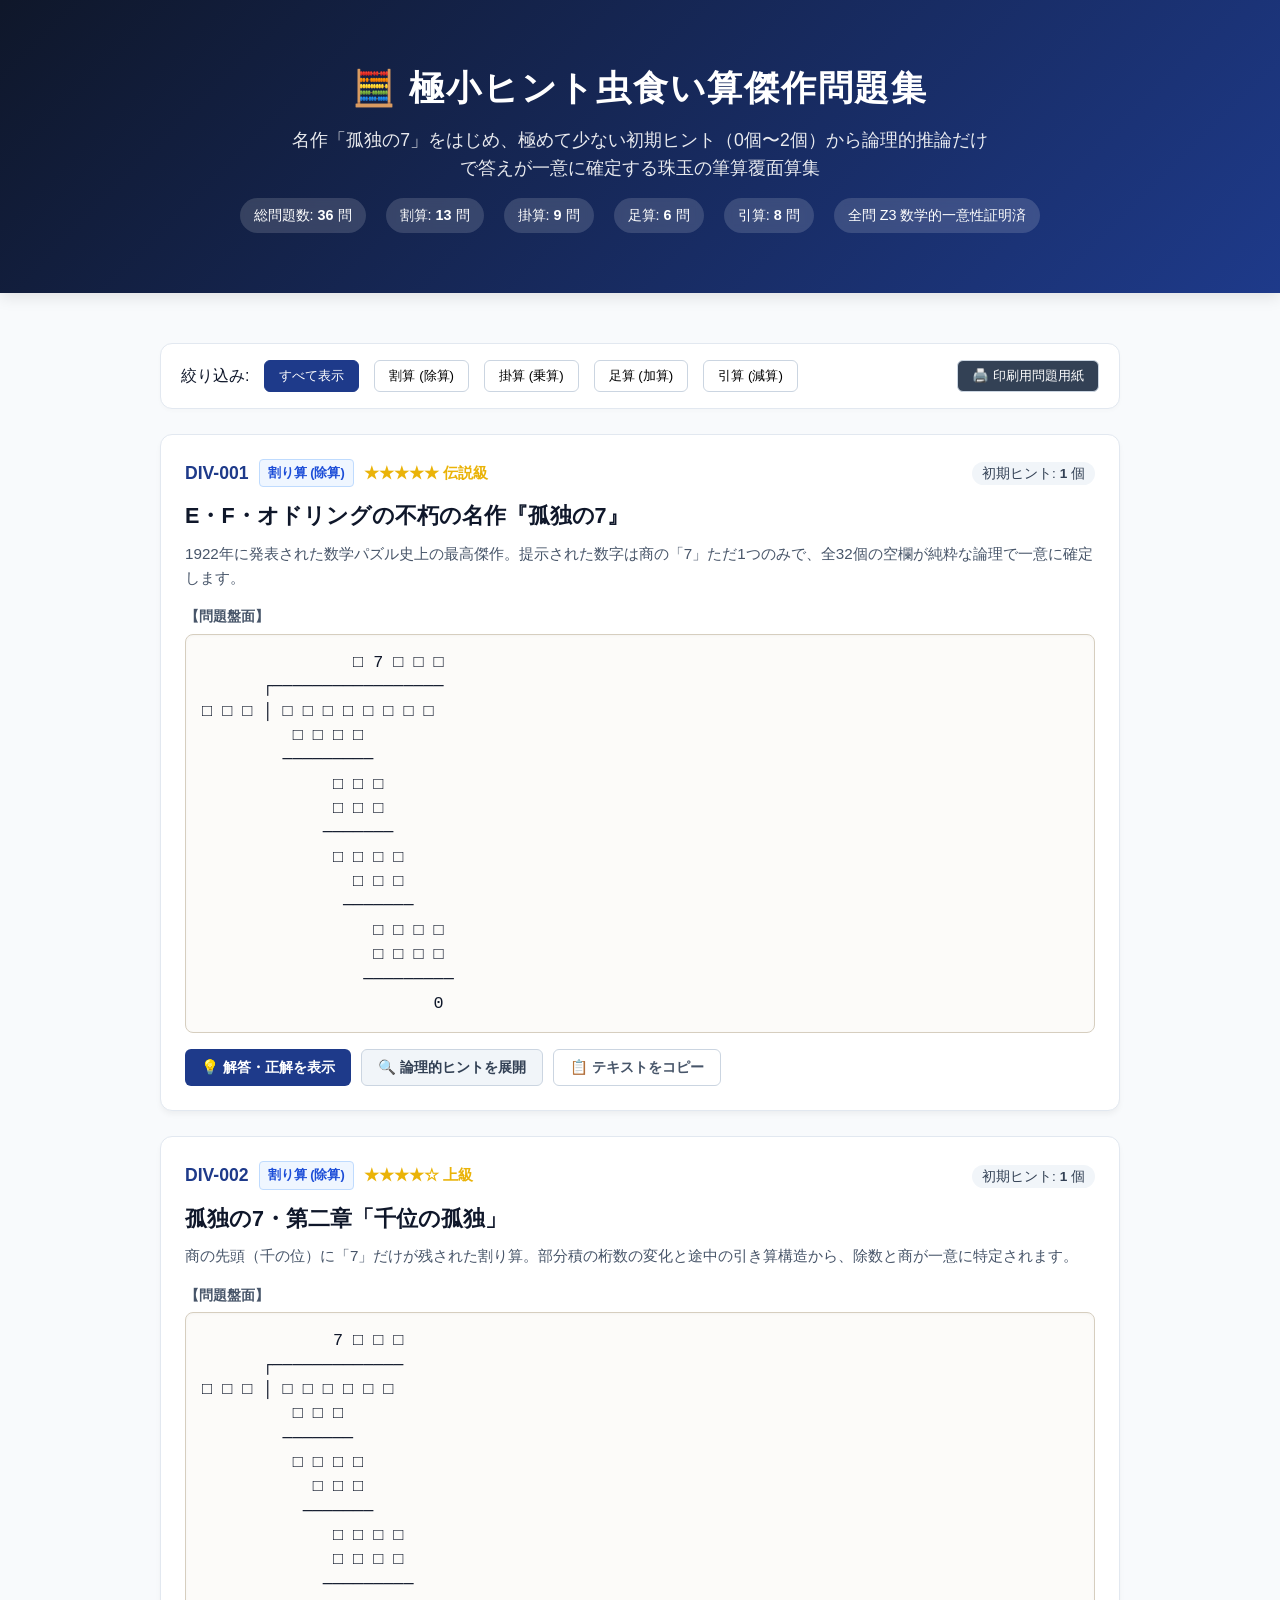
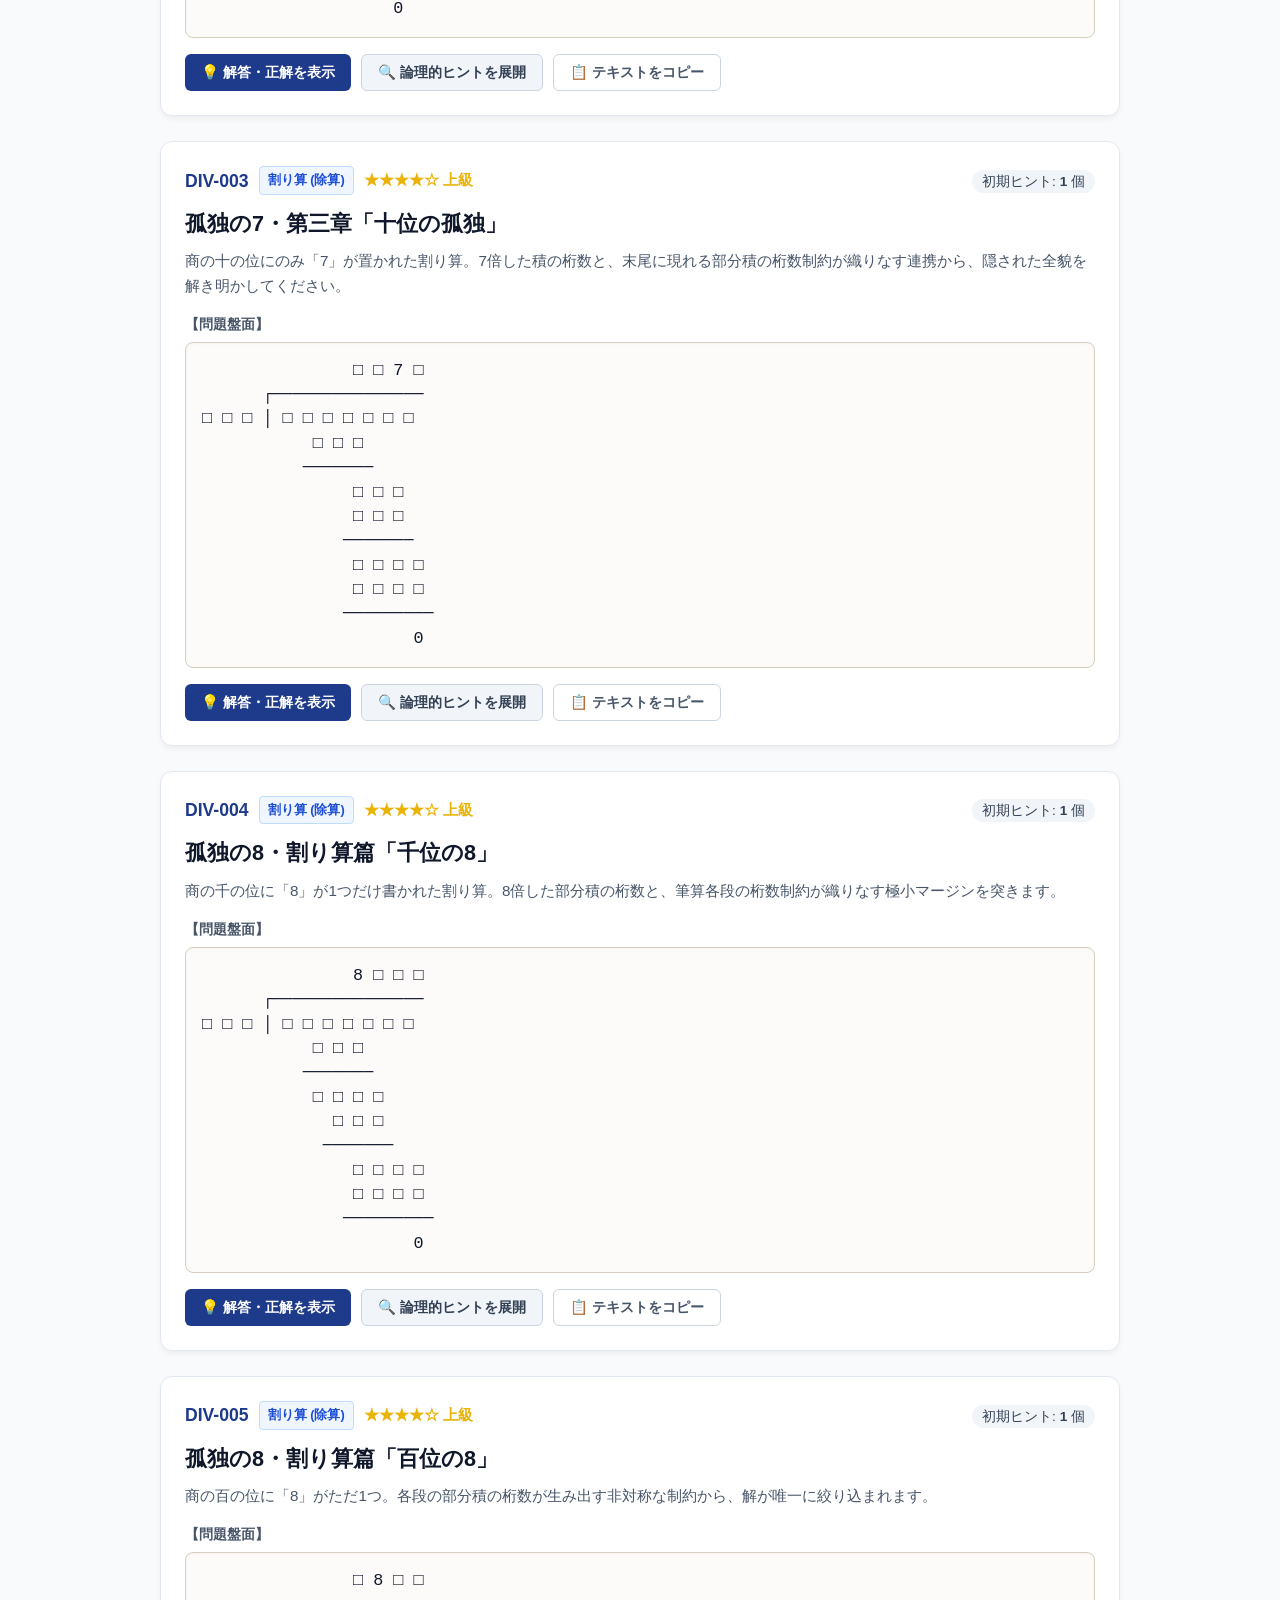
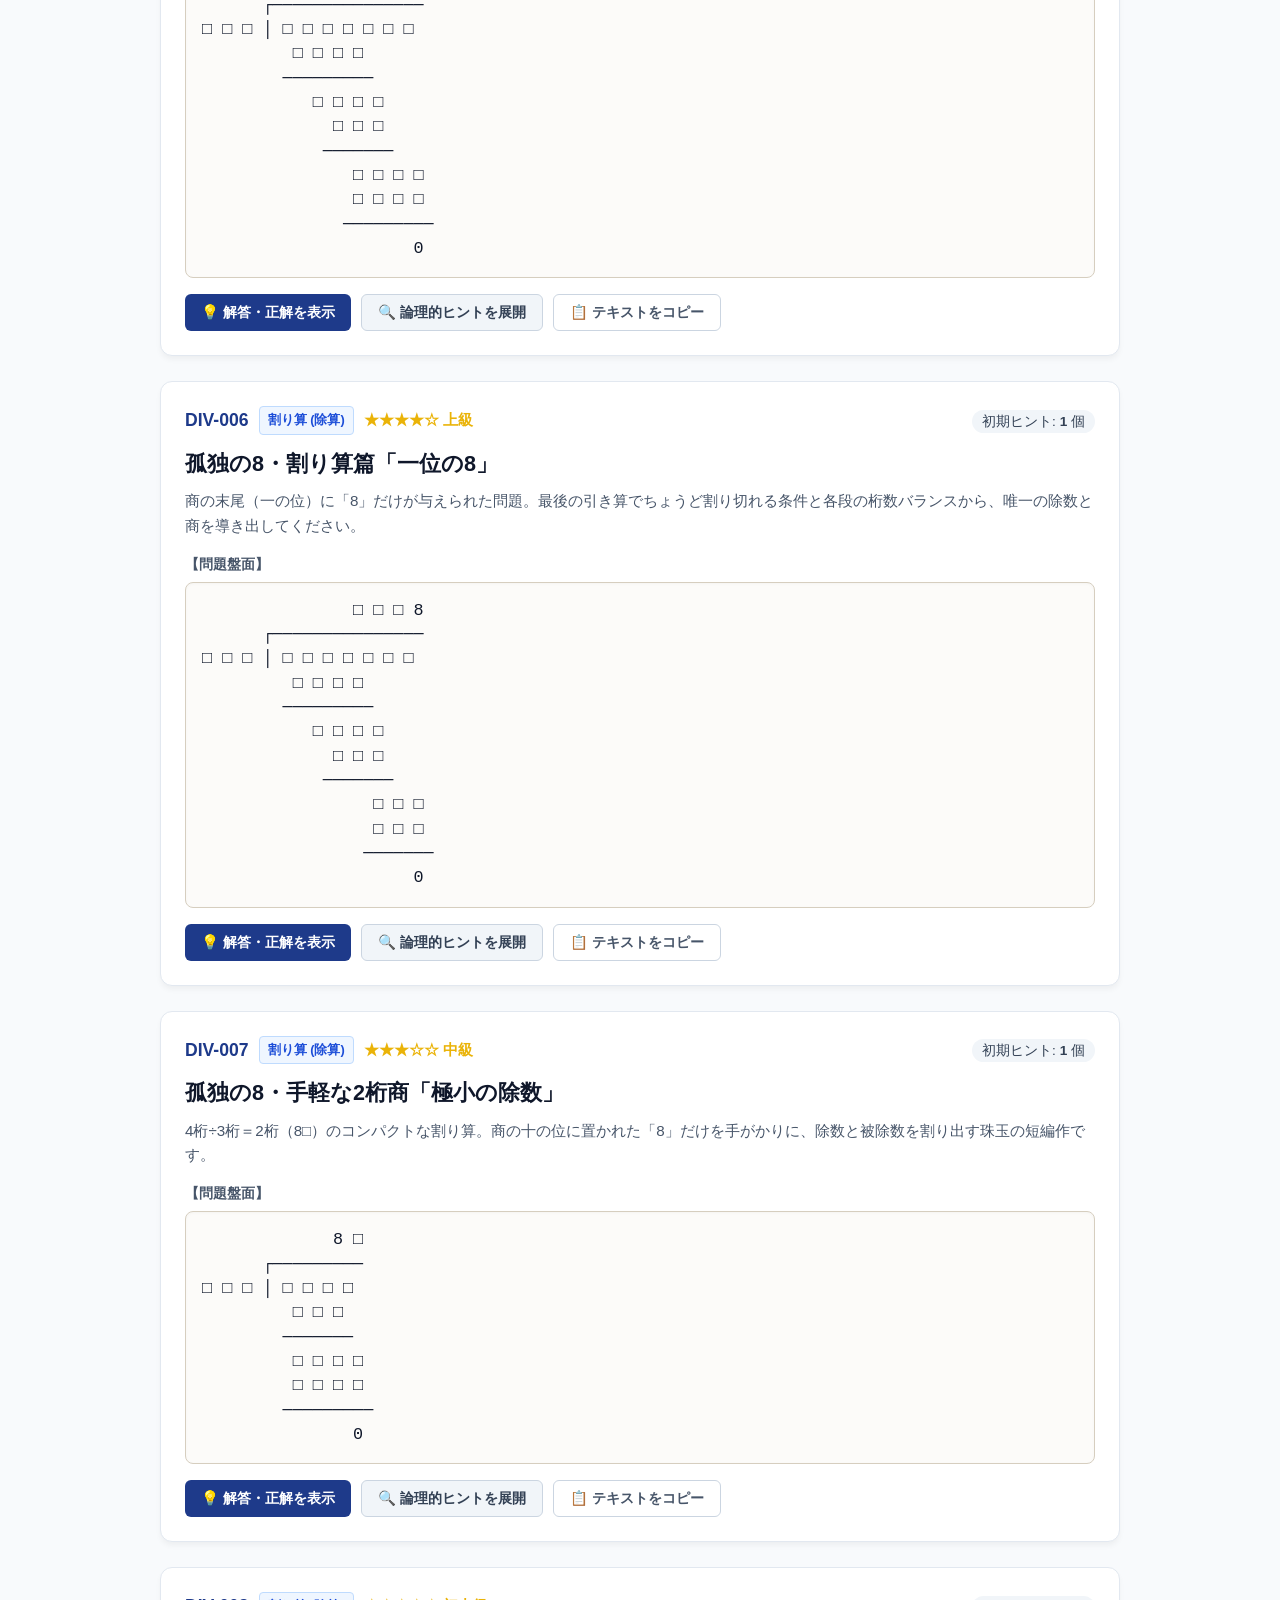
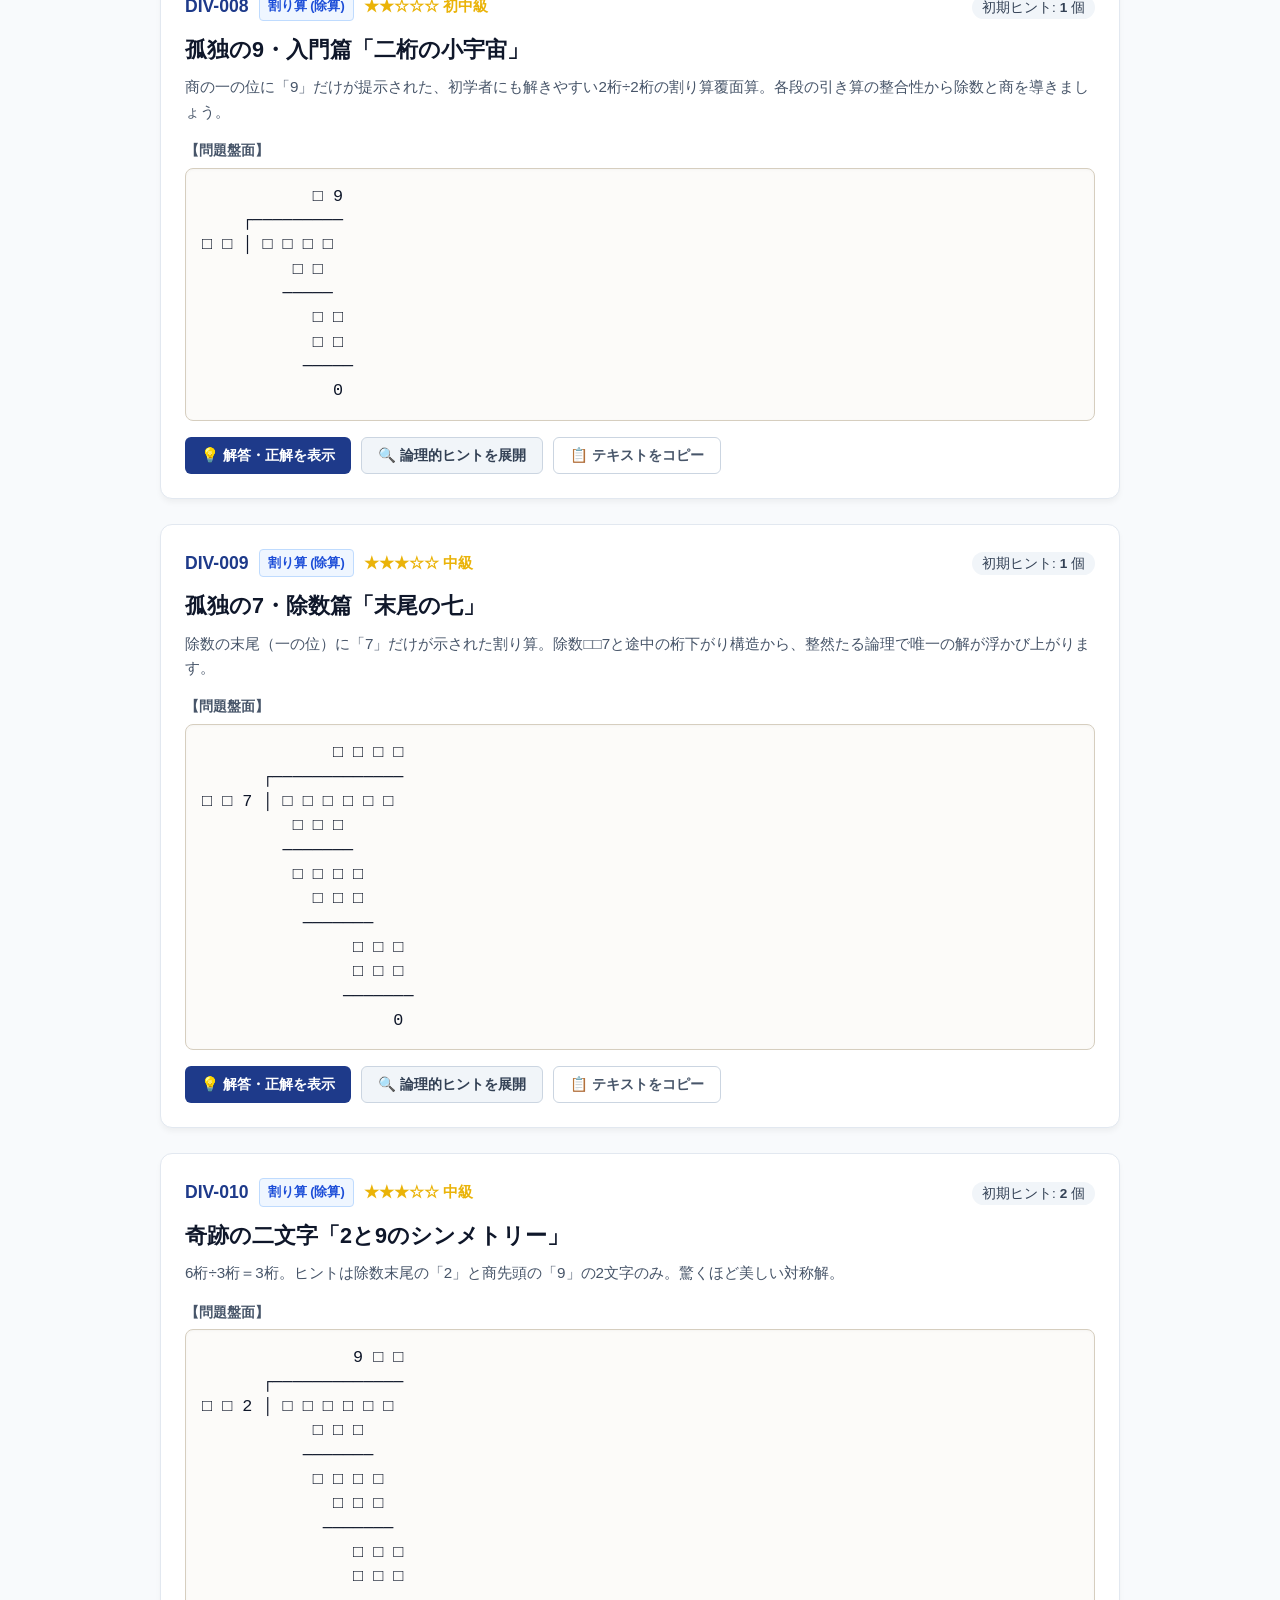
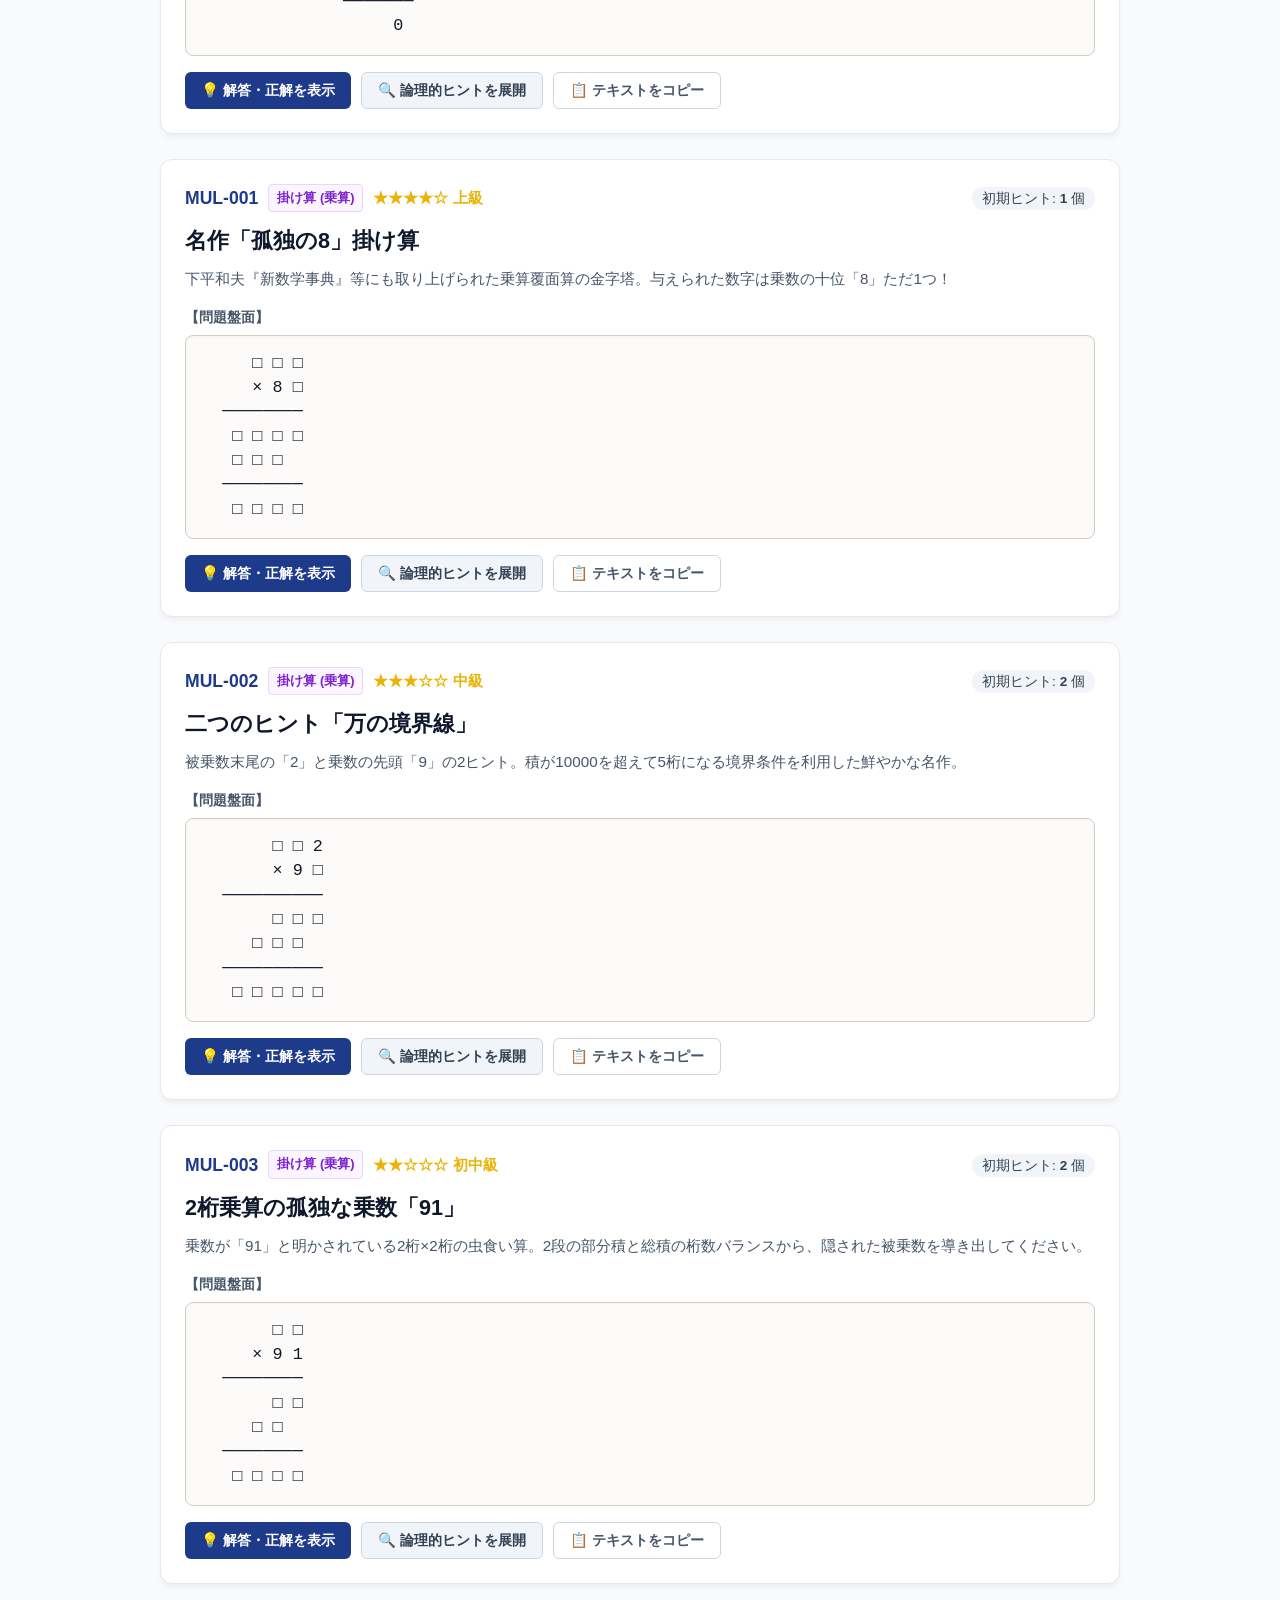
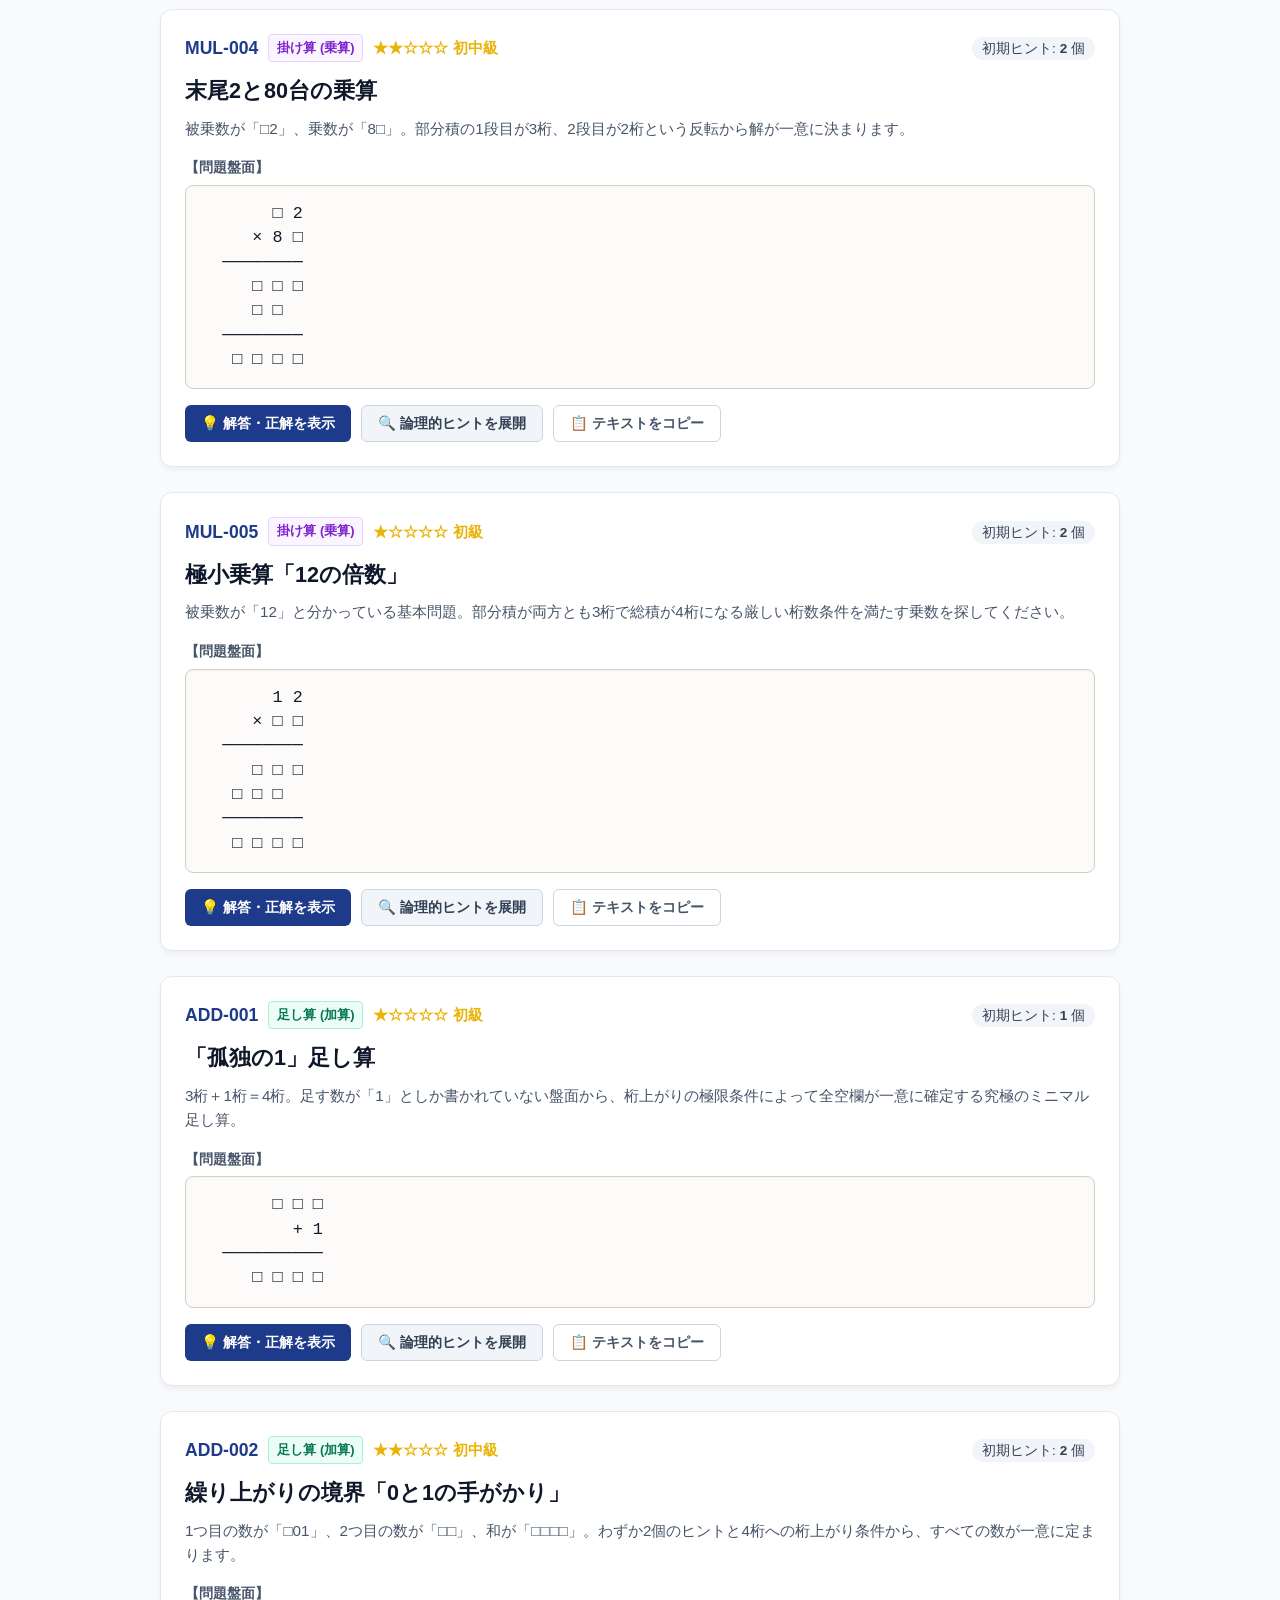
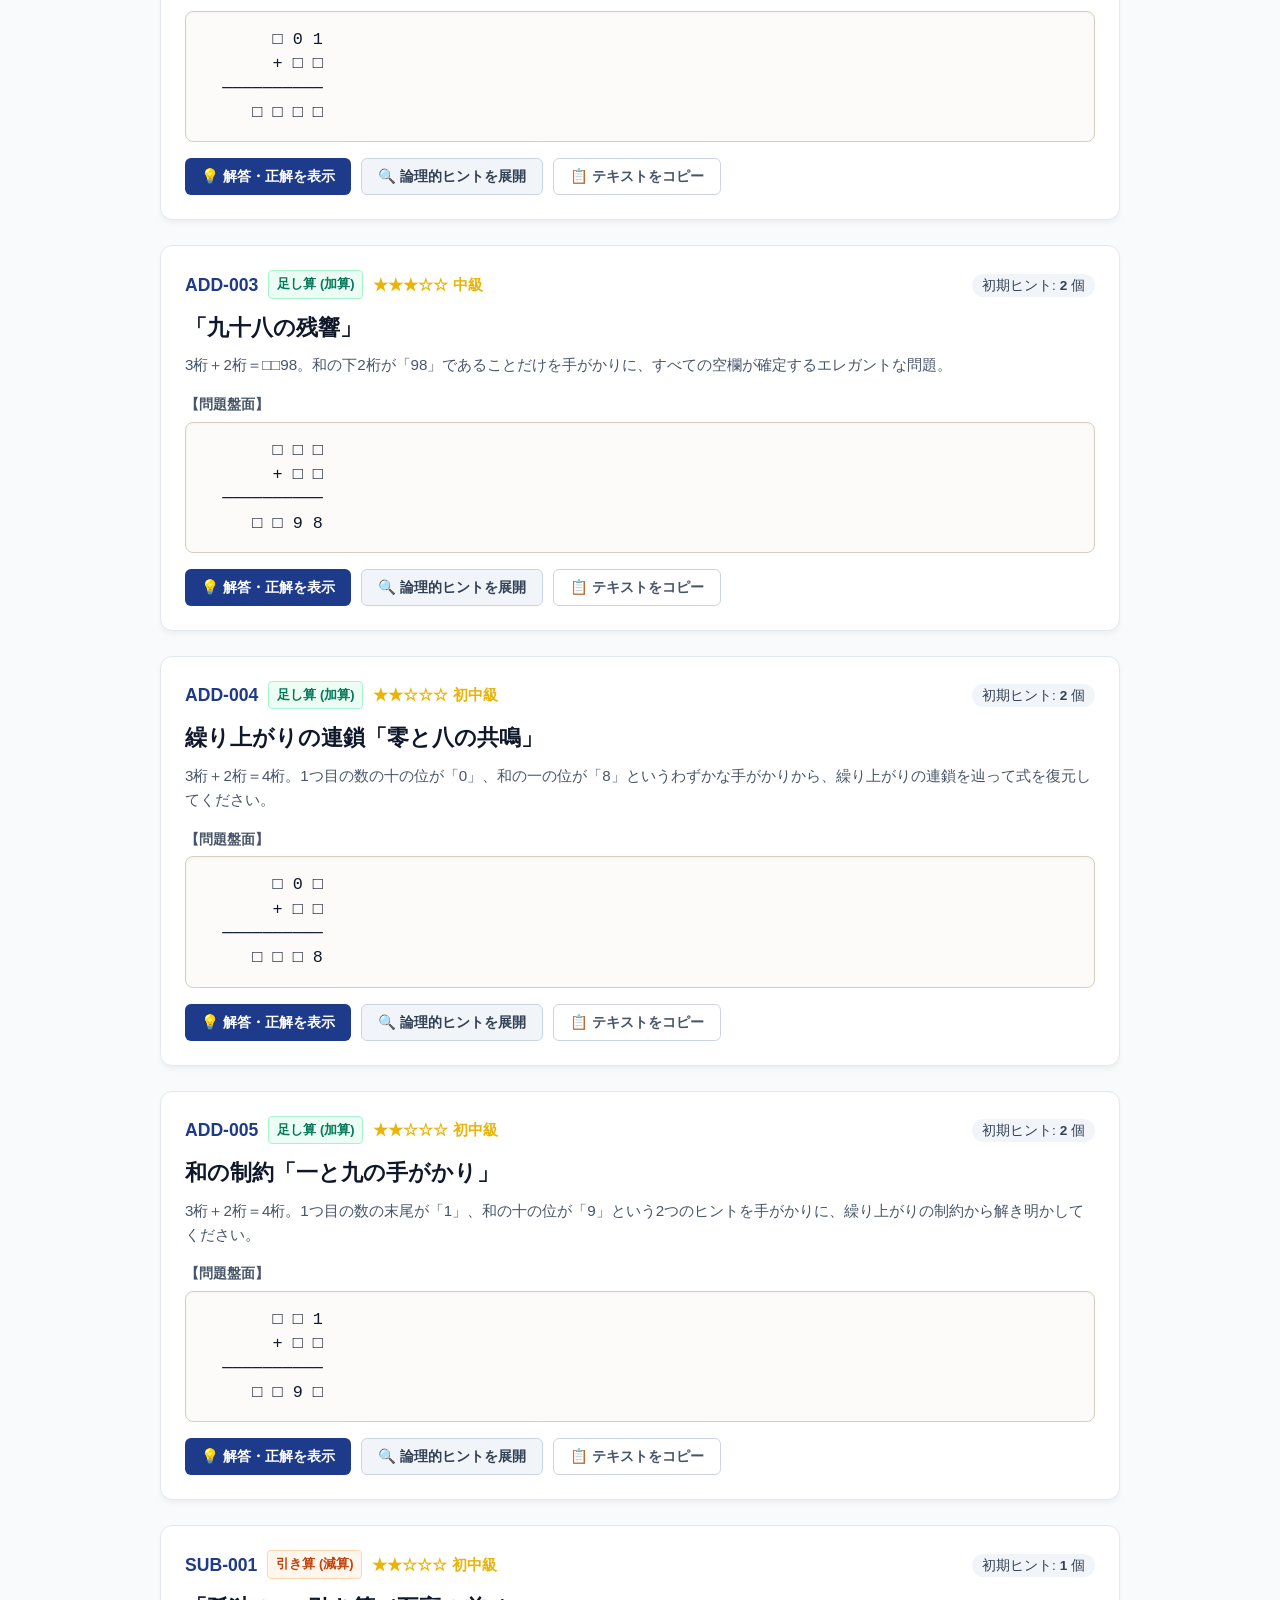
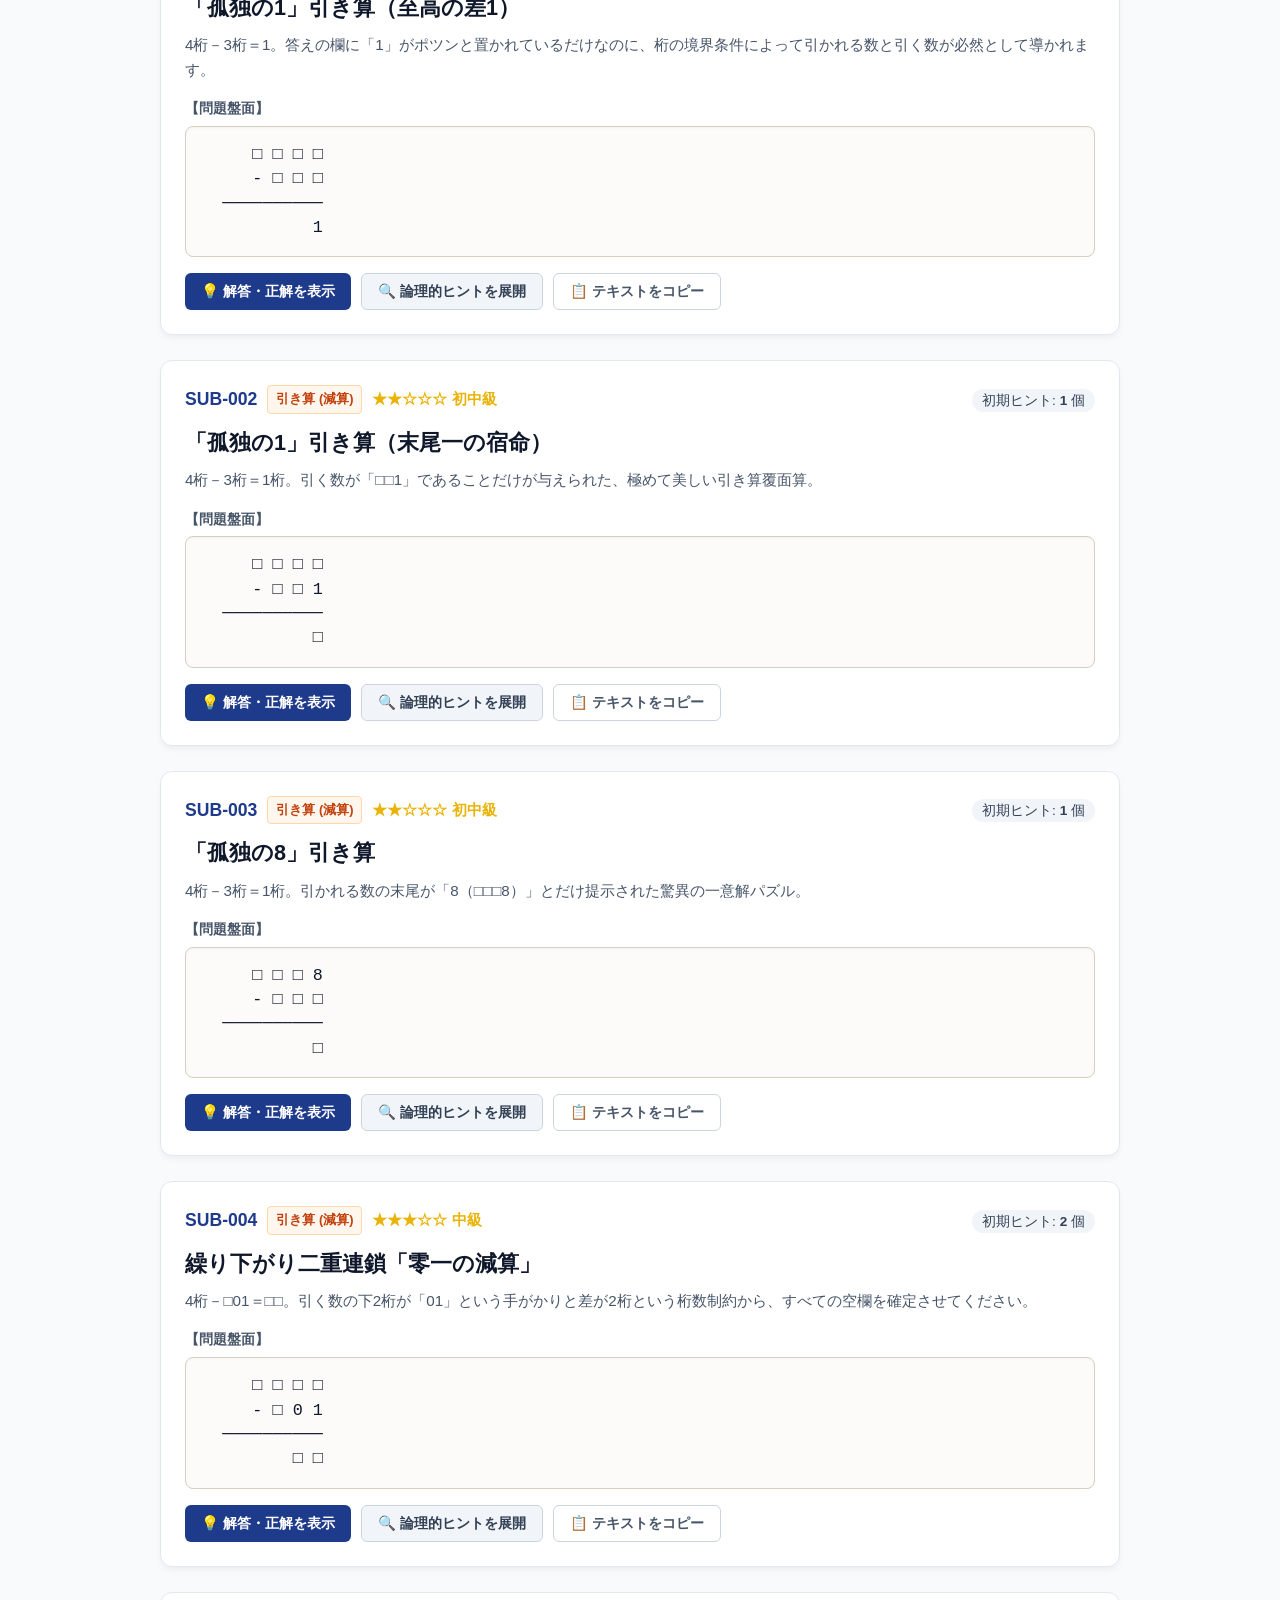
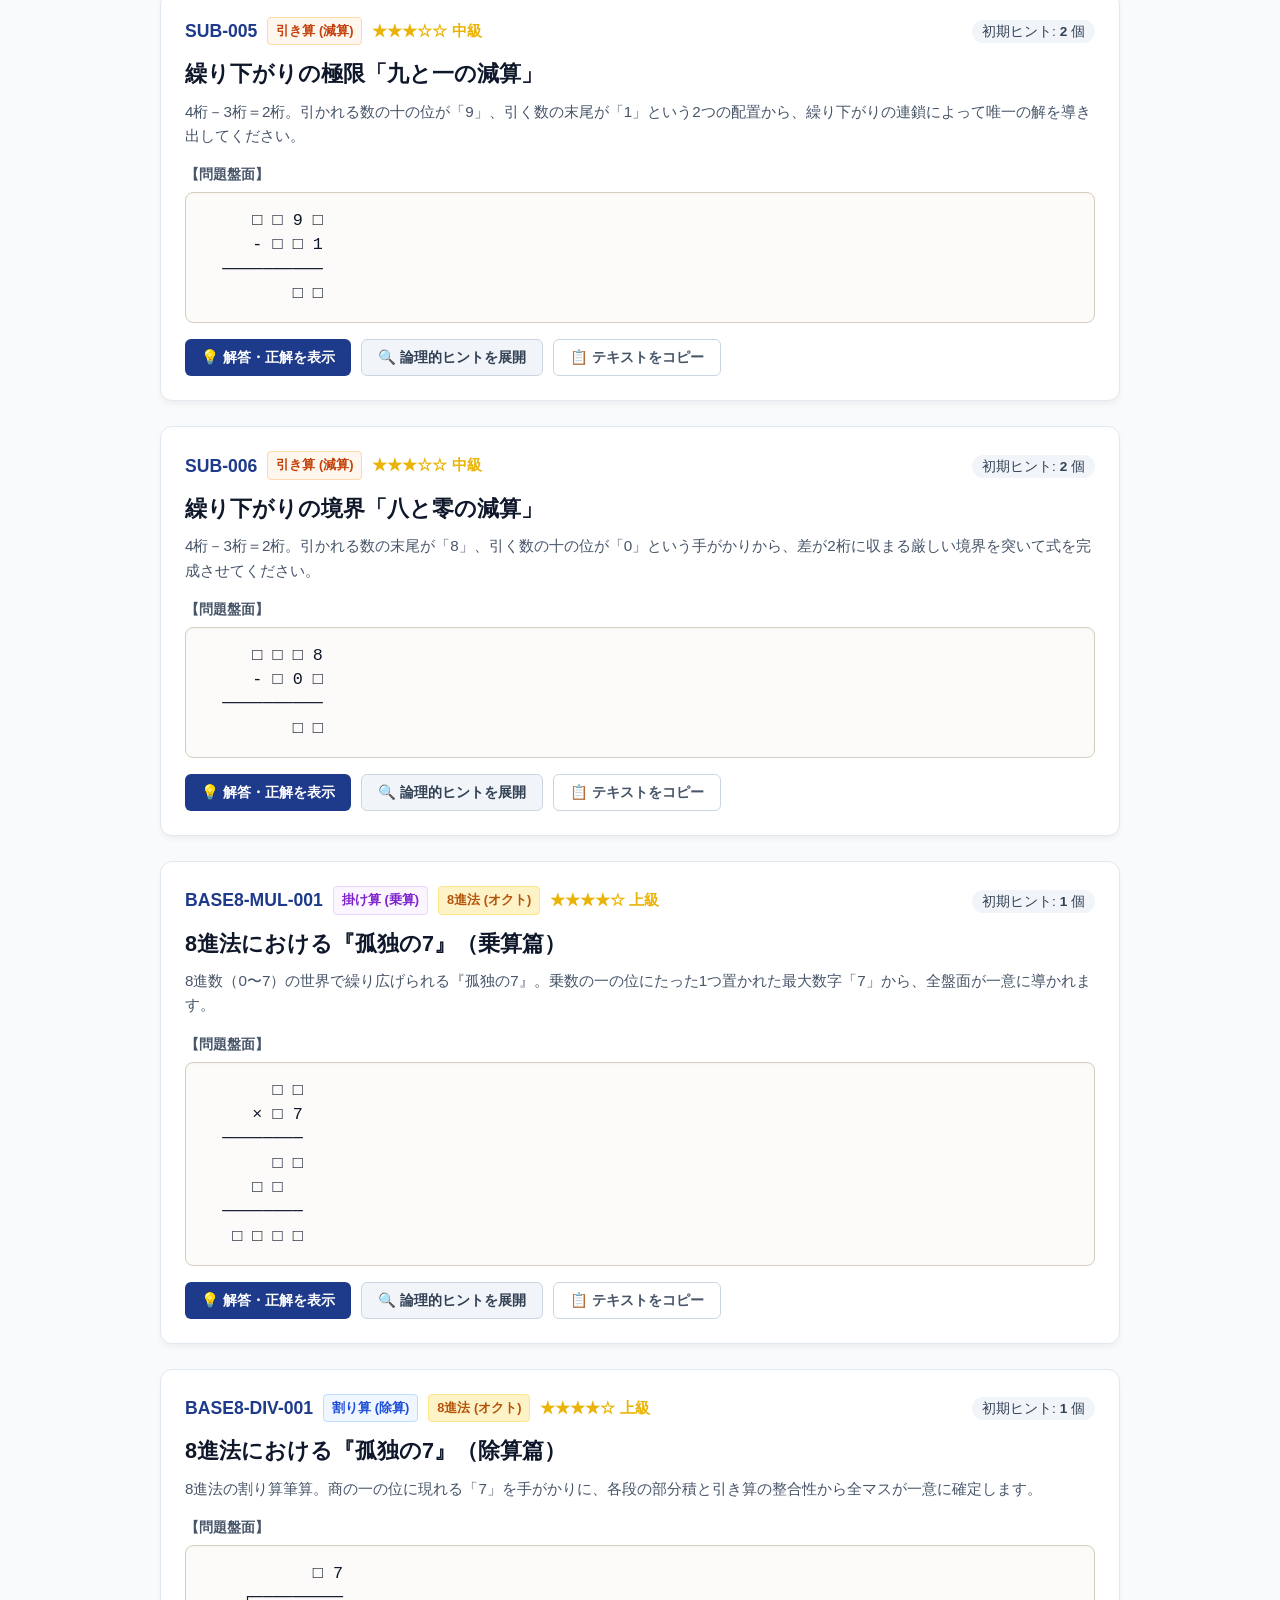
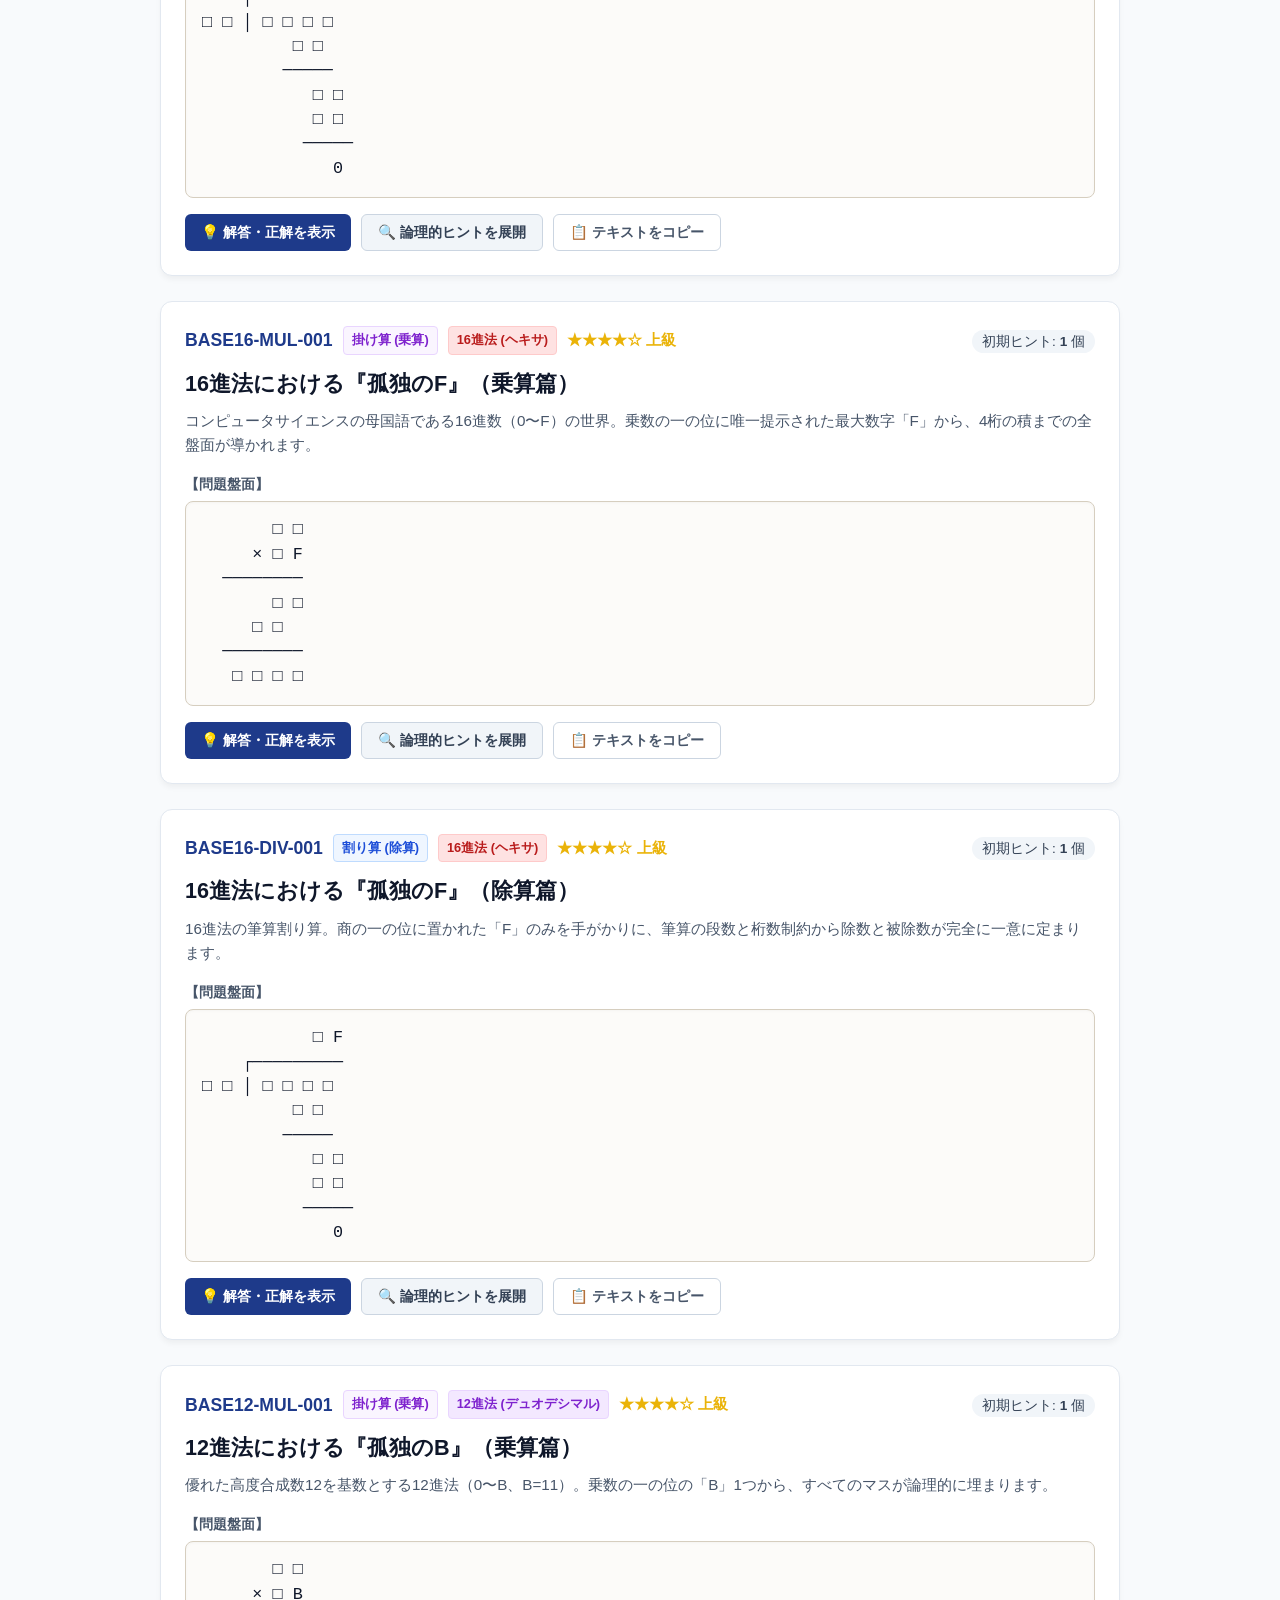
==== commit a7e8613e: "fix: eliminate critical spoilers from problem summaries and titles" ====
--- a/PROBLEM_BOOK.html
+++ b/PROBLEM_BOOK.html
@@ -433,7 +433,7 @@
           </div>
           
           <h3 class="puzzle-title">孤独の7・第二章「千位の孤独」</h3>
-          <p class="puzzle-desc">商の先頭（千の位）に「7」だけが残された割り算。4桁商（7□0□）の構造から除数124が一意に特定されます。</p>
+          <p class="puzzle-desc">商の先頭（千の位）に「7」だけが残された割り算。部分積の桁数の変化と途中の引き算構造から、除数と商が一意に特定されます。</p>
 
           <div class="board-container">
             <div class="board-column">
@@ -519,7 +519,7 @@
           </div>
           
           <h3 class="puzzle-title">孤独の7・第三章「十位の孤独」</h3>
-          <p class="puzzle-desc">商が4桁（□07□）で、十の位にのみ「7」が置かれた割り算。7倍した積の桁数と末尾の4桁積の連携が鍵です。</p>
+          <p class="puzzle-desc">商の十の位にのみ「7」が置かれた割り算。7倍した積の桁数と、末尾に現れる部分積の桁数制約が織りなす連携から、隠された全貌を解き明かしてください。</p>
 
           <div class="board-container">
             <div class="board-column">
@@ -598,7 +598,7 @@
           </div>
           
           <h3 class="puzzle-title">孤独の8・割り算篇「千位の8」</h3>
-          <p class="puzzle-desc">商の千の位に「8」が1つだけ書かれた割り算。8倍で3桁、末尾の9倍で4桁という極小マージンを突きます。</p>
+          <p class="puzzle-desc">商の千の位に「8」が1つだけ書かれた割り算。8倍した部分積の桁数と、筆算各段の桁数制約が織りなす極小マージンを突きます。</p>
 
           <div class="board-container">
             <div class="board-column">
@@ -684,7 +684,7 @@
           </div>
           
           <h3 class="puzzle-title">孤独の8・割り算篇「百位の8」</h3>
-          <p class="puzzle-desc">商の百の位に「8」がただ1つ。先頭積が4桁、二段目が3桁、末尾が4桁という非対称性が解を1つに縛ります。</p>
+          <p class="puzzle-desc">商の百の位に「8」がただ1つ。各段の部分積の桁数が生み出す非対称な制約から、解が唯一に絞り込まれます。</p>
 
           <div class="board-container">
             <div class="board-column">
@@ -763,7 +763,7 @@
           </div>
           
           <h3 class="puzzle-title">孤独の8・割り算篇「一位の8」</h3>
-          <p class="puzzle-desc">商の末尾（一の位）に「8」だけが与えられた問題。商は9808、除数は124に確定。</p>
+          <p class="puzzle-desc">商の末尾（一の位）に「8」だけが与えられた問題。最後の引き算でちょうど割り切れる条件と各段の桁数バランスから、唯一の除数と商を導き出してください。</p>
 
           <div class="board-container">
             <div class="board-column">
@@ -841,8 +841,8 @@
             </div>
           </div>
           
-          <h3 class="puzzle-title">孤独の8・手軽な2桁商「112の妙技」</h3>
-          <p class="puzzle-desc">4桁÷3桁＝2桁（8□）のコンパクトな割り算。商の十位「8」だけで全体が美しく解けます。</p>
+          <h3 class="puzzle-title">孤独の8・手軽な2桁商「極小の除数」</h3>
+          <p class="puzzle-desc">4桁÷3桁＝2桁（8□）のコンパクトな割り算。商の十の位に置かれた「8」だけを手がかりに、除数と被除数を割り出す珠玉の短編作です。</p>
 
           <div class="board-container">
             <div class="board-column">
@@ -921,8 +921,8 @@
             </div>
           </div>
           
-          <h3 class="puzzle-title">孤独の9「ゾロ目の小宇宙」</h3>
-          <p class="puzzle-desc">商の一の位に「9」だけが提示された、初学者にも解きやすい2桁÷2桁の割り算覆面算。</p>
+          <h3 class="puzzle-title">孤独の9・入門篇「二桁の小宇宙」</h3>
+          <p class="puzzle-desc">商の一の位に「9」だけが提示された、初学者にも解きやすい2桁÷2桁の割り算覆面算。各段の引き算の整合性から除数と商を導きましょう。</p>
 
           <div class="board-container">
             <div class="board-column">
@@ -1002,7 +1002,7 @@
           </div>
           
           <h3 class="puzzle-title">孤独の7・除数篇「末尾の七」</h3>
-          <p class="puzzle-desc">除数の末尾（一の位）に「7」だけが示された割り算。除数□□7と商の0が織りなす整然たる論理。</p>
+          <p class="puzzle-desc">除数の末尾（一の位）に「7」だけが示された割り算。除数□□7と途中の桁下がり構造から、整然たる論理で唯一の解が浮かび上がります。</p>
 
           <div class="board-container">
             <div class="board-column">
@@ -1249,7 +1249,7 @@
             </div>
           </div>
           
-          <h3 class="puzzle-title">二つのヒント「九十九の壁」</h3>
+          <h3 class="puzzle-title">二つのヒント「万の境界線」</h3>
           <p class="puzzle-desc">被乗数末尾の「2」と乗数の先頭「9」の2ヒント。積が10000を超えて5桁になる境界条件を利用した鮮やかな名作。</p>
 
           <div class="board-container">
@@ -1326,7 +1326,7 @@
           </div>
           
           <h3 class="puzzle-title">2桁乗算の孤独な乗数「91」</h3>
-          <p class="puzzle-desc">乗数が「91」と明かされているだけの2桁×2桁虫食い算。部分積と総積の桁数だけで被乗数11が確定します。</p>
+          <p class="puzzle-desc">乗数が「91」と明かされている2桁×2桁の虫食い算。2段の部分積と総積の桁数バランスから、隠された被乗数を導き出してください。</p>
 
           <div class="board-container">
             <div class="board-column">
@@ -1477,8 +1477,8 @@
             </div>
           </div>
           
-          <h3 class="puzzle-title">ゾロ目乗算「12の魔法」</h3>
-          <p class="puzzle-desc">被乗数が「12」と分かっている基本問題。部分積が両方とも3桁で総積が4桁になる条件から99が導かれます。</p>
+          <h3 class="puzzle-title">極小乗算「12の倍数」</h3>
+          <p class="puzzle-desc">被乗数が「12」と分かっている基本問題。部分積が両方とも3桁で総積が4桁になる厳しい桁数条件を満たす乗数を探してください。</p>
 
           <div class="board-container">
             <div class="board-column">
@@ -1547,7 +1547,7 @@
           </div>
           
           <h3 class="puzzle-title">「孤独の1」足し算</h3>
-          <p class="puzzle-desc">3桁＋1桁＝4桁。足す数が「1」としか書かれていないのに、999＋1＝1000が一意に確定する究極のミニマル足し算。</p>
+          <p class="puzzle-desc">3桁＋1桁＝4桁。足す数が「1」としか書かれていない盤面から、桁上がりの極限条件によって全空欄が一意に確定する究極のミニマル足し算。</p>
 
           <div class="board-container">
             <div class="board-column">
@@ -1609,8 +1609,8 @@
             </div>
           </div>
           
-          <h3 class="puzzle-title">「千への到達（0と1の手がかり）」</h3>
-          <p class="puzzle-desc">1つ目の数が「□01」、2つ目の数が「□□」、和が「□□□□」。わずか2個のヒントから1000への到達が一意に定まります。</p>
+          <h3 class="puzzle-title">繰り上がりの境界「0と1の手がかり」</h3>
+          <p class="puzzle-desc">1つ目の数が「□01」、2つ目の数が「□□」、和が「□□□□」。わずか2個のヒントと4桁への桁上がり条件から、すべての数が一意に定まります。</p>
 
           <div class="board-container">
             <div class="board-column">
@@ -1742,8 +1742,8 @@
             </div>
           </div>
           
-          <h3 class="puzzle-title">繰り上がり連鎖「909の加算」</h3>
-          <p class="puzzle-desc">1つ目の十位が「0」、和の一位が「8」。繰り上がりの連鎖により 909 + 99 = 1008 が一意に決まります。</p>
+          <h3 class="puzzle-title">繰り上がりの連鎖「零と八の共鳴」</h3>
+          <p class="puzzle-desc">3桁＋2桁＝4桁。1つ目の数の十の位が「0」、和の一の位が「8」というわずかな手がかりから、繰り上がりの連鎖を辿って式を復元してください。</p>
 
           <div class="board-container">
             <div class="board-column">
@@ -1805,8 +1805,8 @@
             </div>
           </div>
           
-          <h3 class="puzzle-title">「千九十の壁」</h3>
-          <p class="puzzle-desc">3桁＋2桁＝□□90。1つ目の末尾が「1」という2つのヒントから、991＋99＝1090が導かれます。</p>
+          <h3 class="puzzle-title">和の制約「一と九の手がかり」</h3>
+          <p class="puzzle-desc">3桁＋2桁＝4桁。1つ目の数の末尾が「1」、和の十の位が「9」という2つのヒントを手がかりに、繰り上がりの制約から解き明かしてください。</p>
 
           <div class="board-container">
             <div class="board-column">
@@ -1869,7 +1869,7 @@
           </div>
           
           <h3 class="puzzle-title">「孤独の1」引き算（至高の差1）</h3>
-          <p class="puzzle-desc">4桁－3桁＝1。答えの欄に「1」がポツンと置かれているだけなのに、1000－999＝1が必然として導かれます。</p>
+          <p class="puzzle-desc">4桁－3桁＝1。答えの欄に「1」がポツンと置かれているだけなのに、桁の境界条件によって引かれる数と引く数が必然として導かれます。</p>
 
           <div class="board-container">
             <div class="board-column">
@@ -2071,8 +2071,8 @@
             </div>
           </div>
           
-          <h3 class="puzzle-title">繰り下がり二重連鎖「901の減算」</h3>
-          <p class="puzzle-desc">4桁－□01＝□□。引く数の下2桁が「01」という情報から、千からの引き算1000－901＝99が確定します。</p>
+          <h3 class="puzzle-title">繰り下がり二重連鎖「零一の減算」</h3>
+          <p class="puzzle-desc">4桁－□01＝□□。引く数の下2桁が「01」という手がかりと差が2桁という桁数制約から、すべての空欄を確定させてください。</p>
 
           <div class="board-container">
             <div class="board-column">
@@ -2141,8 +2141,8 @@
             </div>
           </div>
           
-          <h3 class="puzzle-title">「九十九の壁（減算篇）」</h3>
-          <p class="puzzle-desc">引かれる数の十位が「9」、引く数の末尾が「1」。差が2桁という条件がパズルを縛ります。</p>
+          <h3 class="puzzle-title">繰り下がりの極限「九と一の減算」</h3>
+          <p class="puzzle-desc">4桁－3桁＝2桁。引かれる数の十の位が「9」、引く数の末尾が「1」という2つの配置から、繰り下がりの連鎖によって唯一の解を導き出してください。</p>
 
           <div class="board-container">
             <div class="board-column">
@@ -2204,8 +2204,8 @@
             </div>
           </div>
           
-          <h3 class="puzzle-title">「千八からの減算」</h3>
-          <p class="puzzle-desc">引かれる数の末尾が「8」、引く数の十位が「0」。差が2桁（99）になる唯一の組み合わせ。</p>
+          <h3 class="puzzle-title">繰り下がりの境界「八と零の減算」</h3>
+          <p class="puzzle-desc">4桁－3桁＝2桁。引かれる数の末尾が「8」、引く数の十の位が「0」という手がかりから、差が2桁に収まる厳しい境界を突いて式を完成させてください。</p>
 
           <div class="board-container">
             <div class="board-column">
@@ -2351,7 +2351,7 @@
           </div>
           
           <h3 class="puzzle-title">8進法における『孤独の7』（除算篇）</h3>
-          <p class="puzzle-desc">8進法の割り算筆算。商の一の位に現れる「7」を手がかりに、各段の部分積と引き算の整合性から全3桁・4桁の数が一意に確定します。</p>
+          <p class="puzzle-desc">8進法の割り算筆算。商の一の位に現れる「7」を手がかりに、各段の部分積と引き算の整合性から全マスが一意に確定します。</p>
 
           <div class="board-container">
             <div class="board-column">
@@ -2514,7 +2514,7 @@
           </div>
           
           <h3 class="puzzle-title">16進法における『孤独のF』（除算篇）</h3>
-          <p class="puzzle-desc">16進法の筆算割り算。商の一の位の「F」のみを手がかりに、除数11₁₆と被除数10EF₁₆が完全に一意に定まります。</p>
+          <p class="puzzle-desc">16進法の筆算割り算。商の一の位に置かれた「F」のみを手がかりに、筆算の段数と桁数制約から除数と被除数が完全に一意に定まります。</p>
 
           <div class="board-container">
             <div class="board-column">
@@ -2746,7 +2746,7 @@
           </div>
           
           <h3 class="puzzle-title">2進法の極限『0文字加算』（繰り上がり連鎖）</h3>
-          <p class="puzzle-desc">3桁＋1桁＝4桁という筆算の桁数配置だけで、2進法の繰り上がり連鎖により 111₂ + 1₂ = 1000₂ が確定する究極のヒント0個問題。</p>
+          <p class="puzzle-desc">3桁＋1桁＝4桁という筆算の桁数配置だけで、2進法の繰り上がり連鎖により全マスが一意に確定する究極のヒント0個問題。</p>
 
           <div class="board-container">
             <div class="board-column">
@@ -2809,7 +2809,7 @@
           </div>
           
           <h3 class="puzzle-title">2進法の極限『0文字減算』（桁借り連鎖）</h3>
-          <p class="puzzle-desc">4桁－3桁＝1桁という筆算の輪郭のみから、8－7＝1（1000₂－111₂＝1₂）が唯一解として導かれるヒント0個の引き算。</p>
+          <p class="puzzle-desc">4桁－3桁＝1桁という筆算の輪郭のみから、最大値・最小値の境界解析によって唯一の解が導かれるヒント0個の引き算。</p>
 
           <div class="board-container">
             <div class="board-column">
@@ -2872,7 +2872,7 @@
           </div>
           
           <h3 class="puzzle-title">2進法の『0文字除算』（完全空欄長除法）</h3>
-          <p class="puzzle-desc">数字のヒントが全くない（すべて□）2進法の筆算割り算。3段にわたる引き算の段数と桁数の構造から、21÷3＝7（10101₂÷11₂＝111₂）が一意に確定します。</p>
+          <p class="puzzle-desc">数字のヒントが全くない（すべて□）2進法の筆算割り算。3段にわたる引き算の段数と桁数の構造から、除数・商・被除数の全空欄が一意に確定します。</p>
 
           <div class="board-container">
             <div class="board-column">
@@ -2958,7 +2958,7 @@
           </div>
           
           <h3 class="puzzle-title">16進法における『孤独の1』（減算篇）</h3>
-          <p class="puzzle-desc">16進数で4桁－3桁＝1桁であり、差が「1」という唯一の手がかりから、4096－4095＝1（1000₁₆－FFF₁₆＝1₁₆）が一意に導かれます。</p>
+          <p class="puzzle-desc">16進数で4桁－3桁＝1桁であり、差が「1」という唯一の手がかりから、基数16の繰り下がり境界によって全盤面が一意に導かれます。</p>
 
           <div class="board-container">
             <div class="board-column">
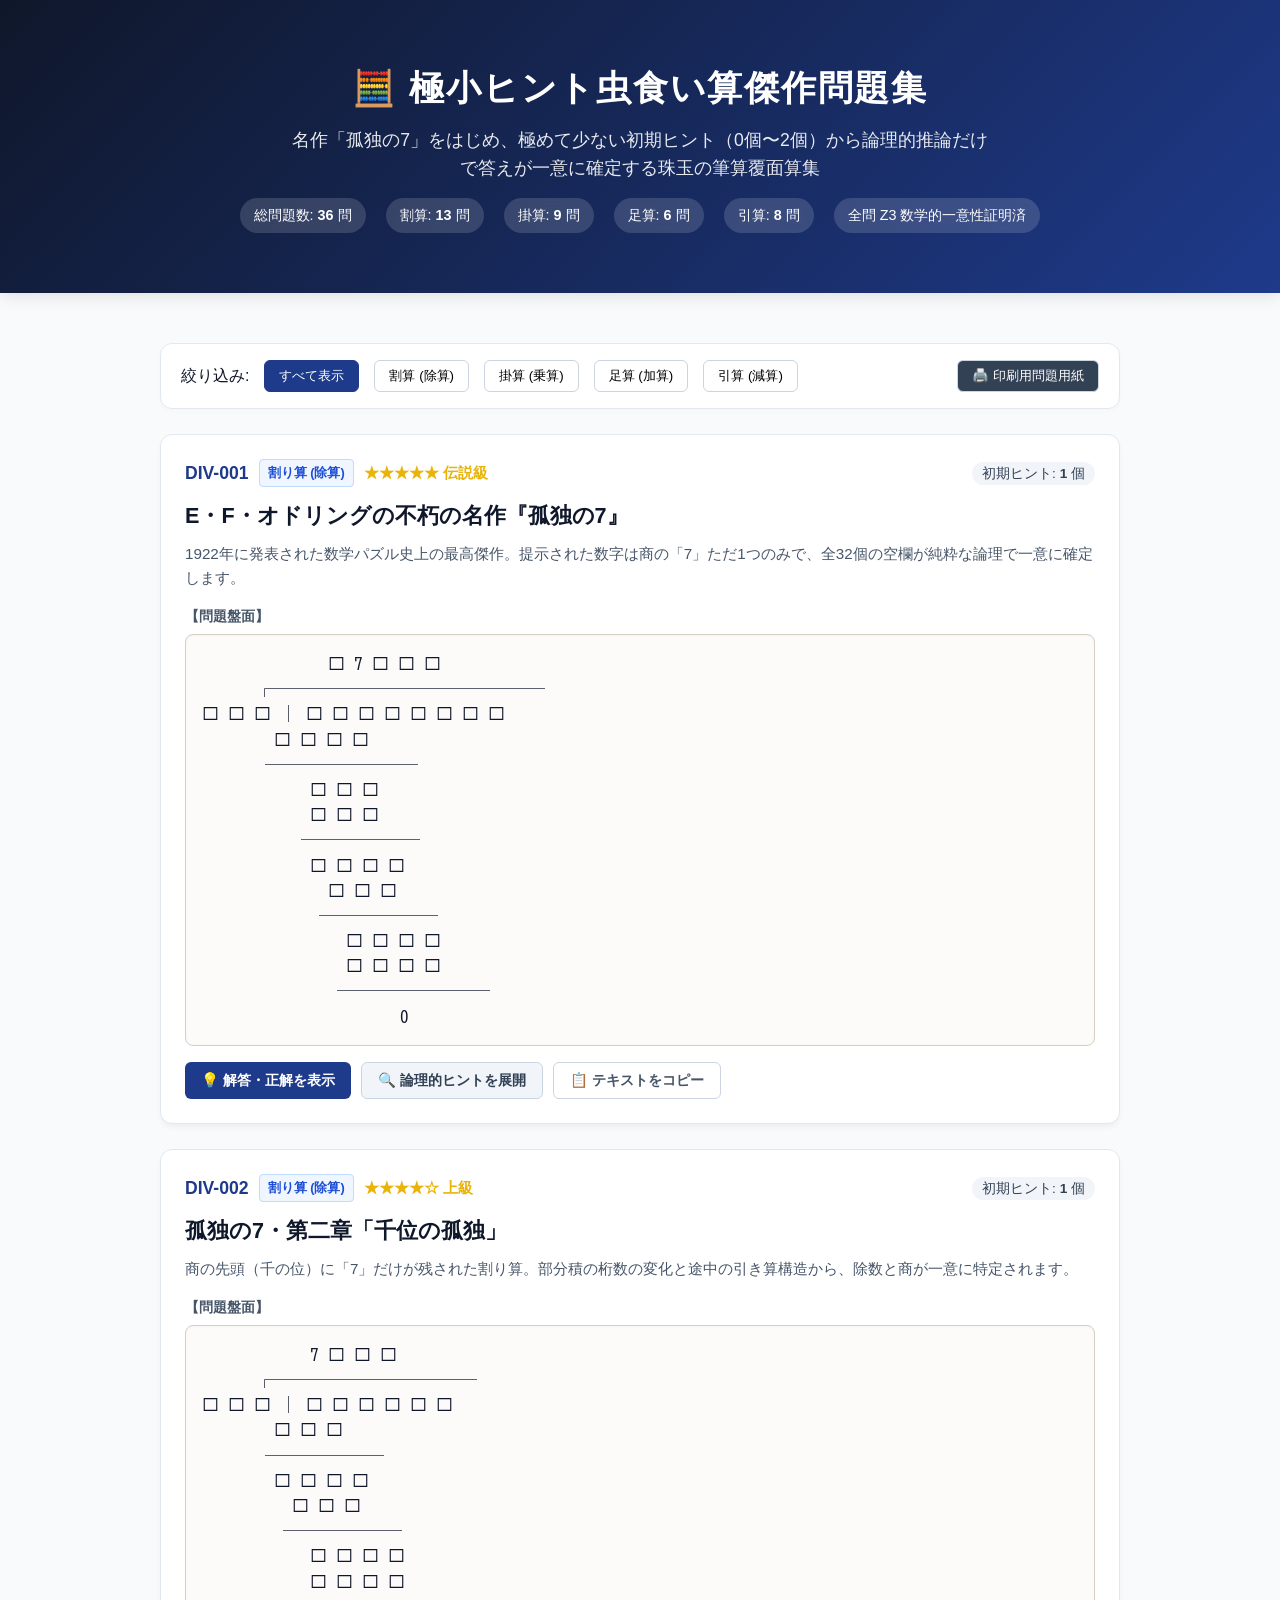
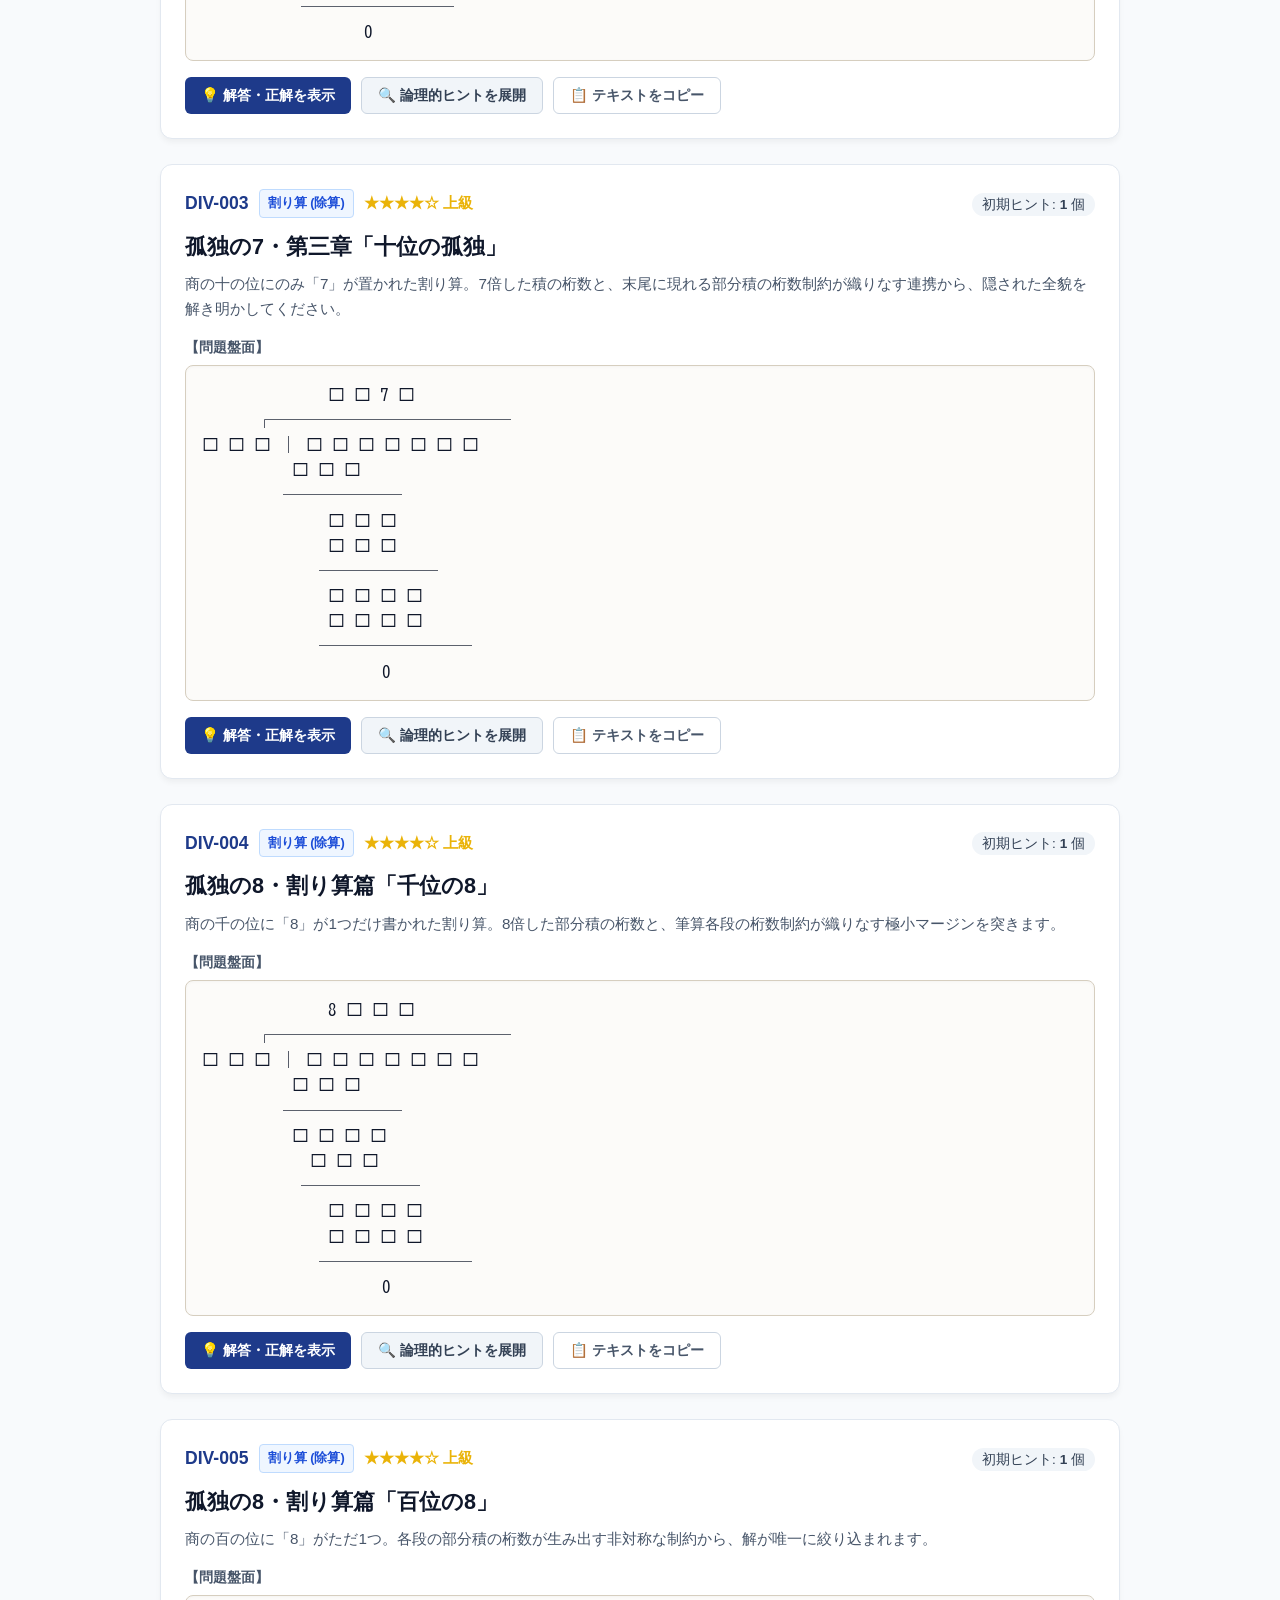
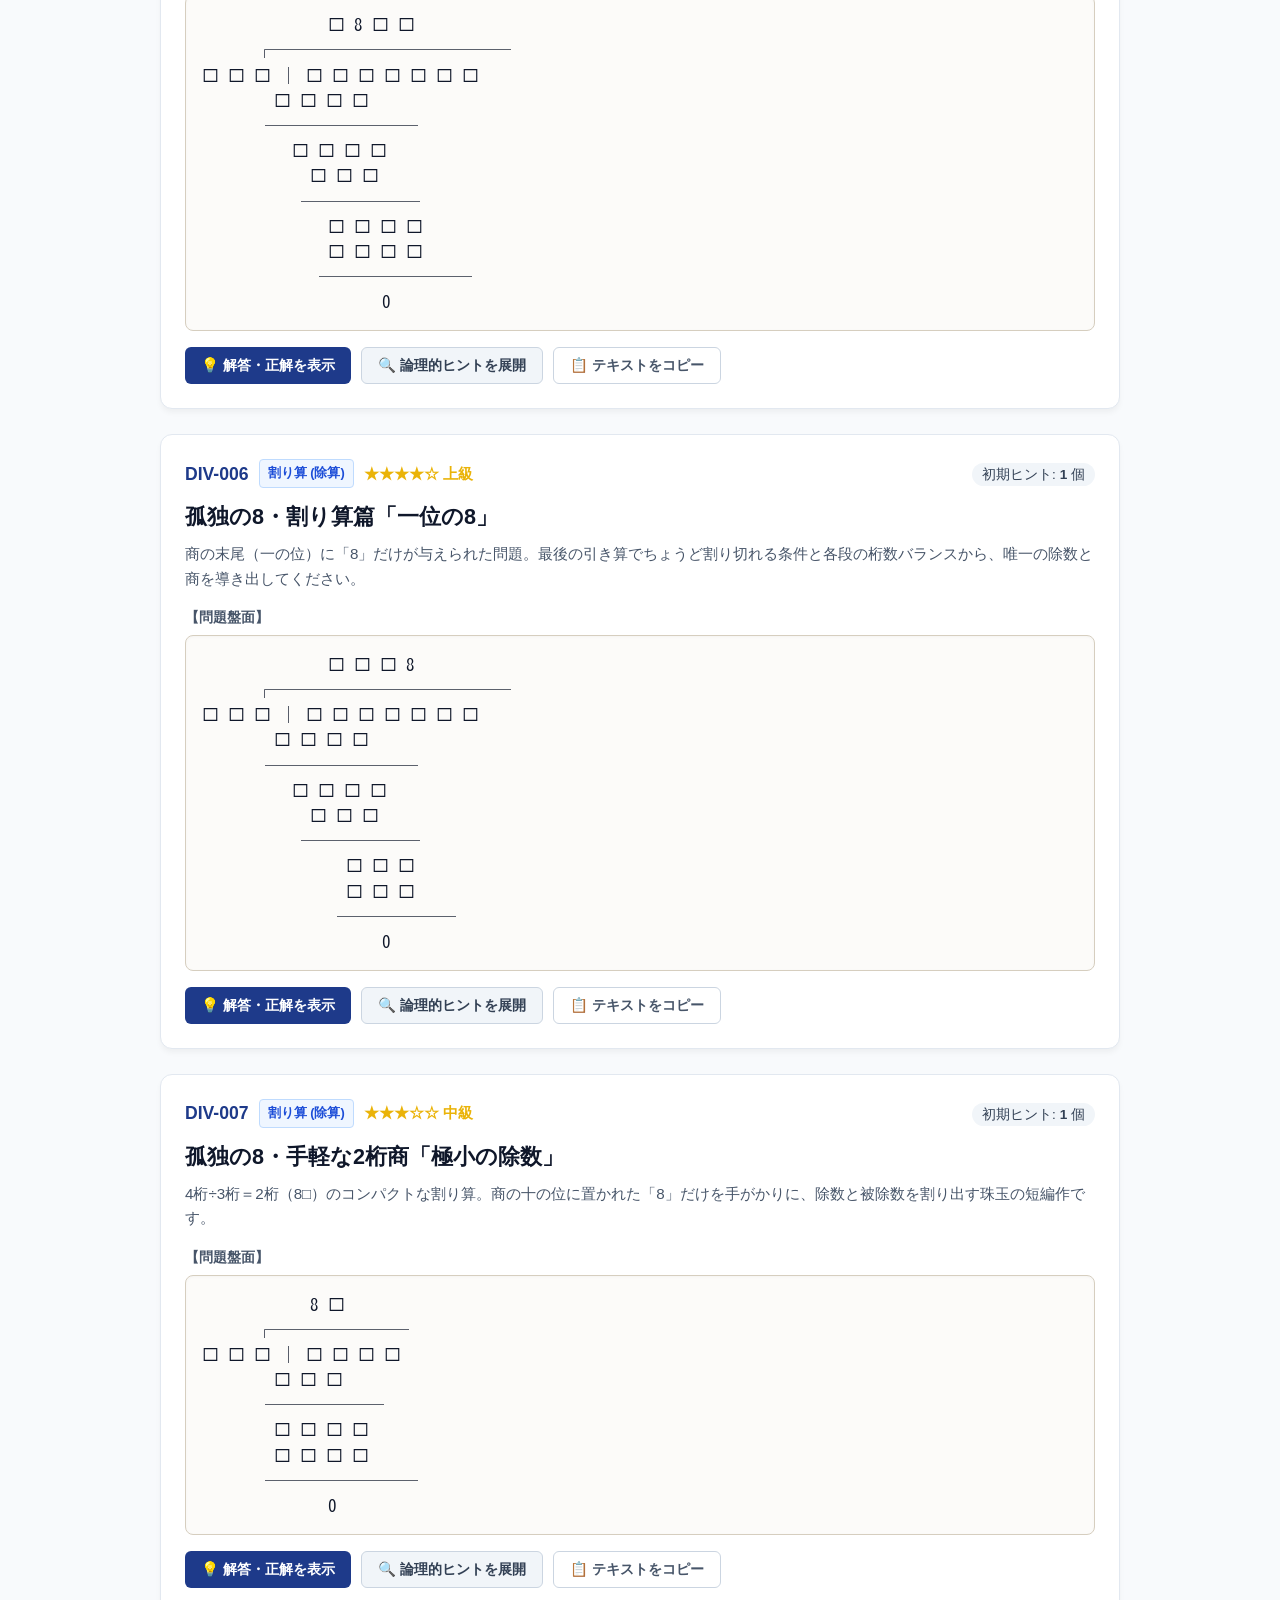
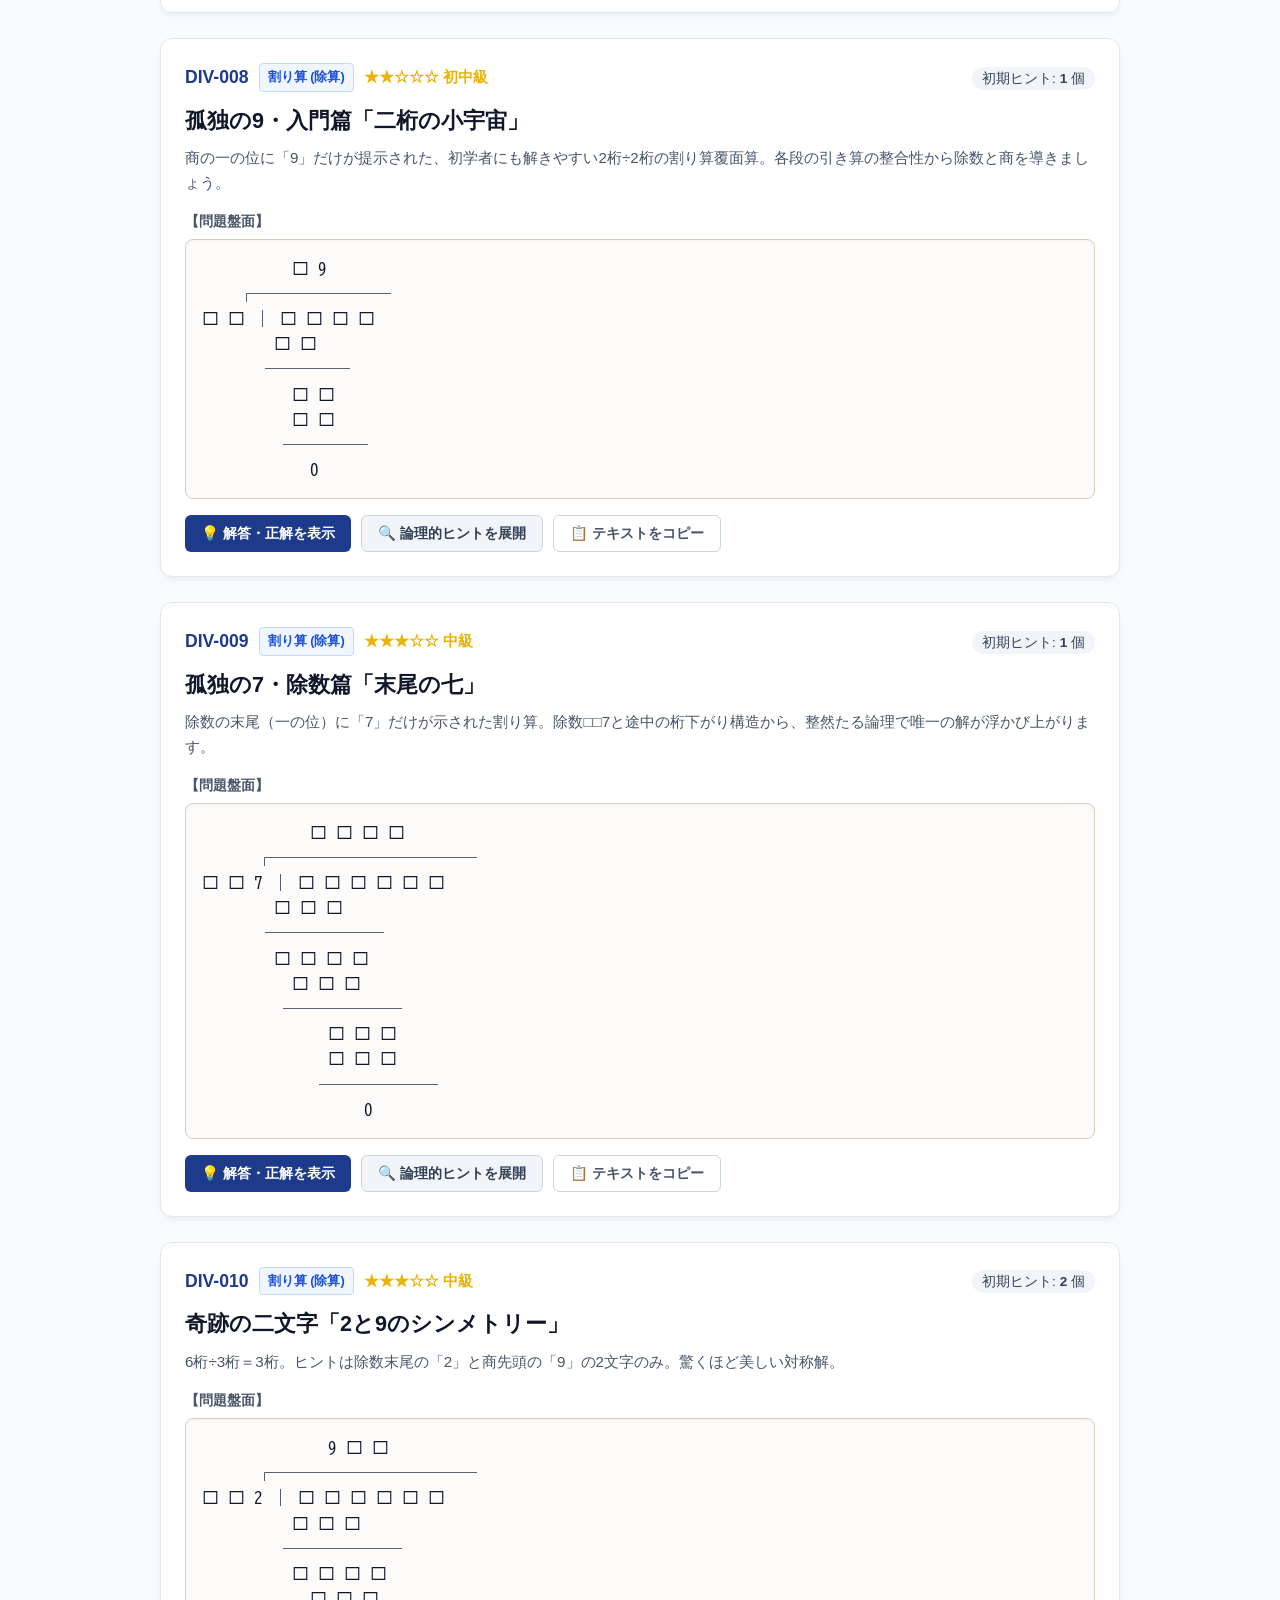
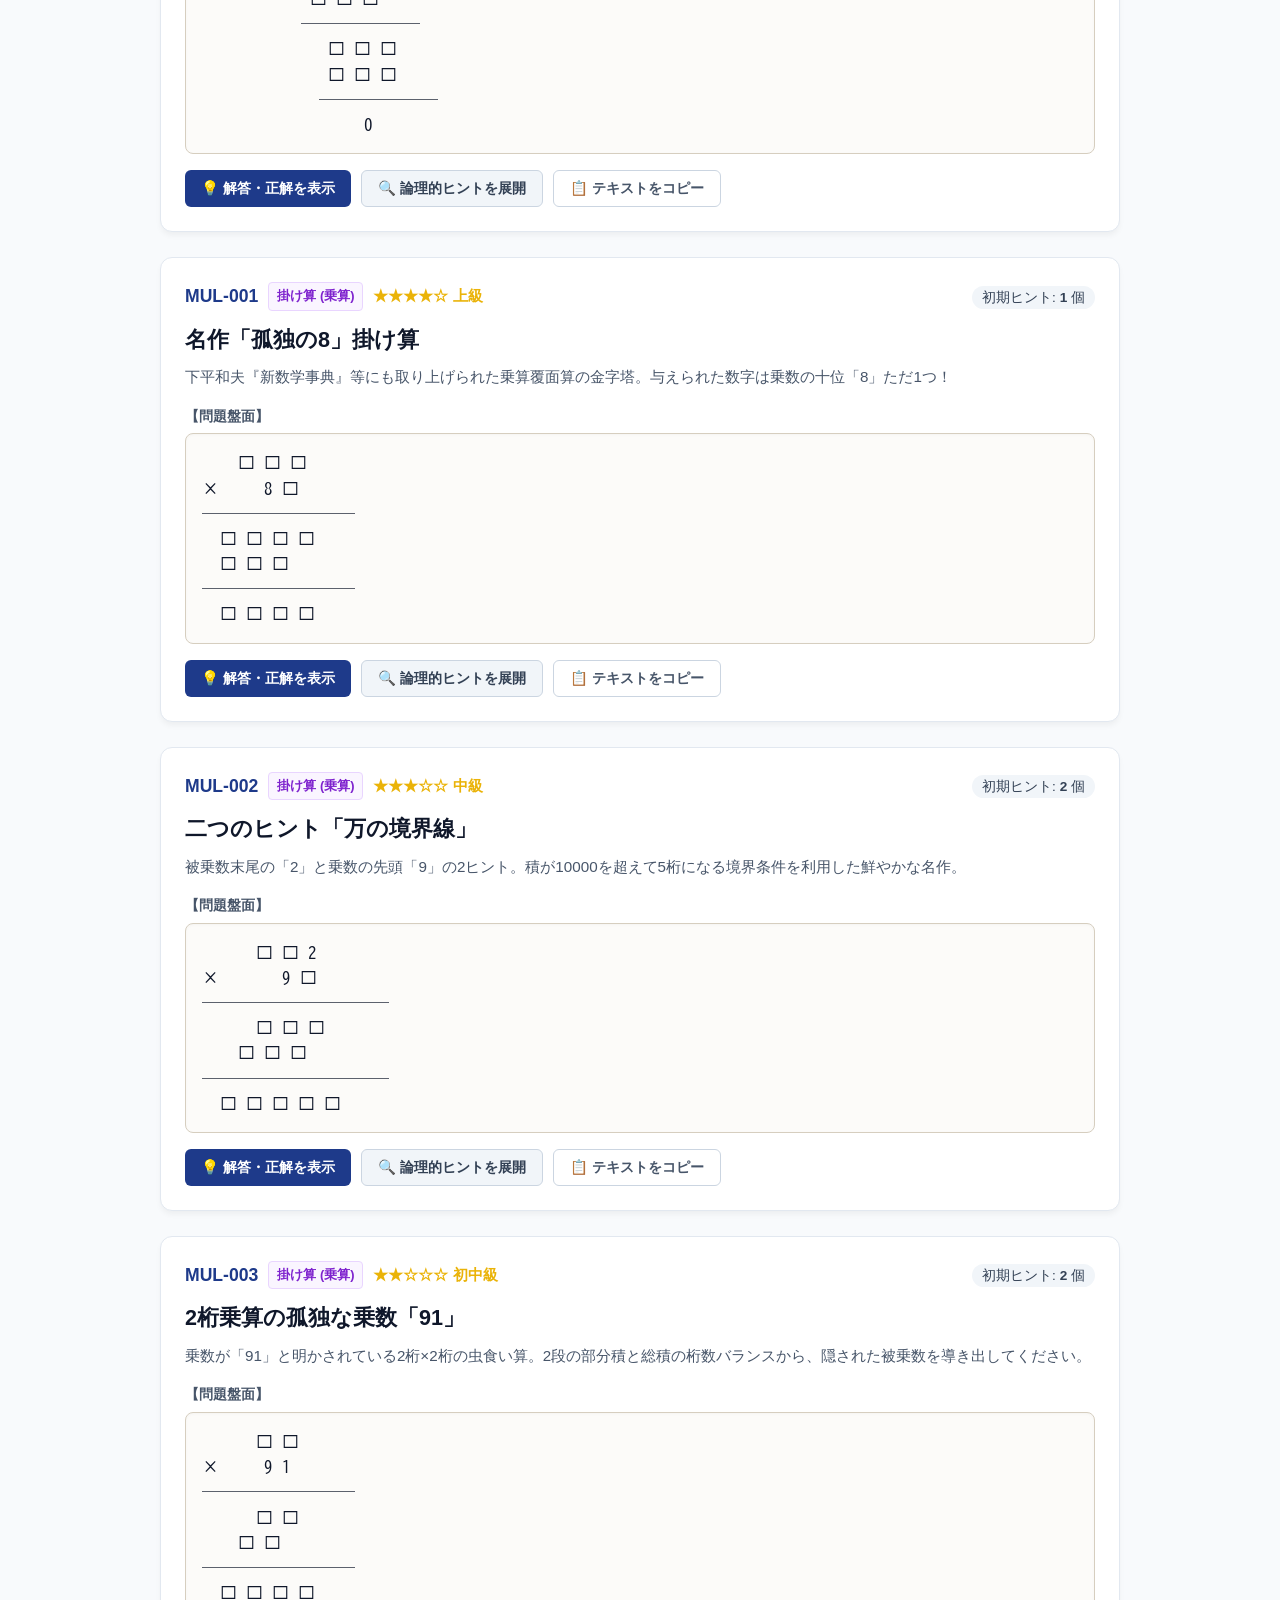
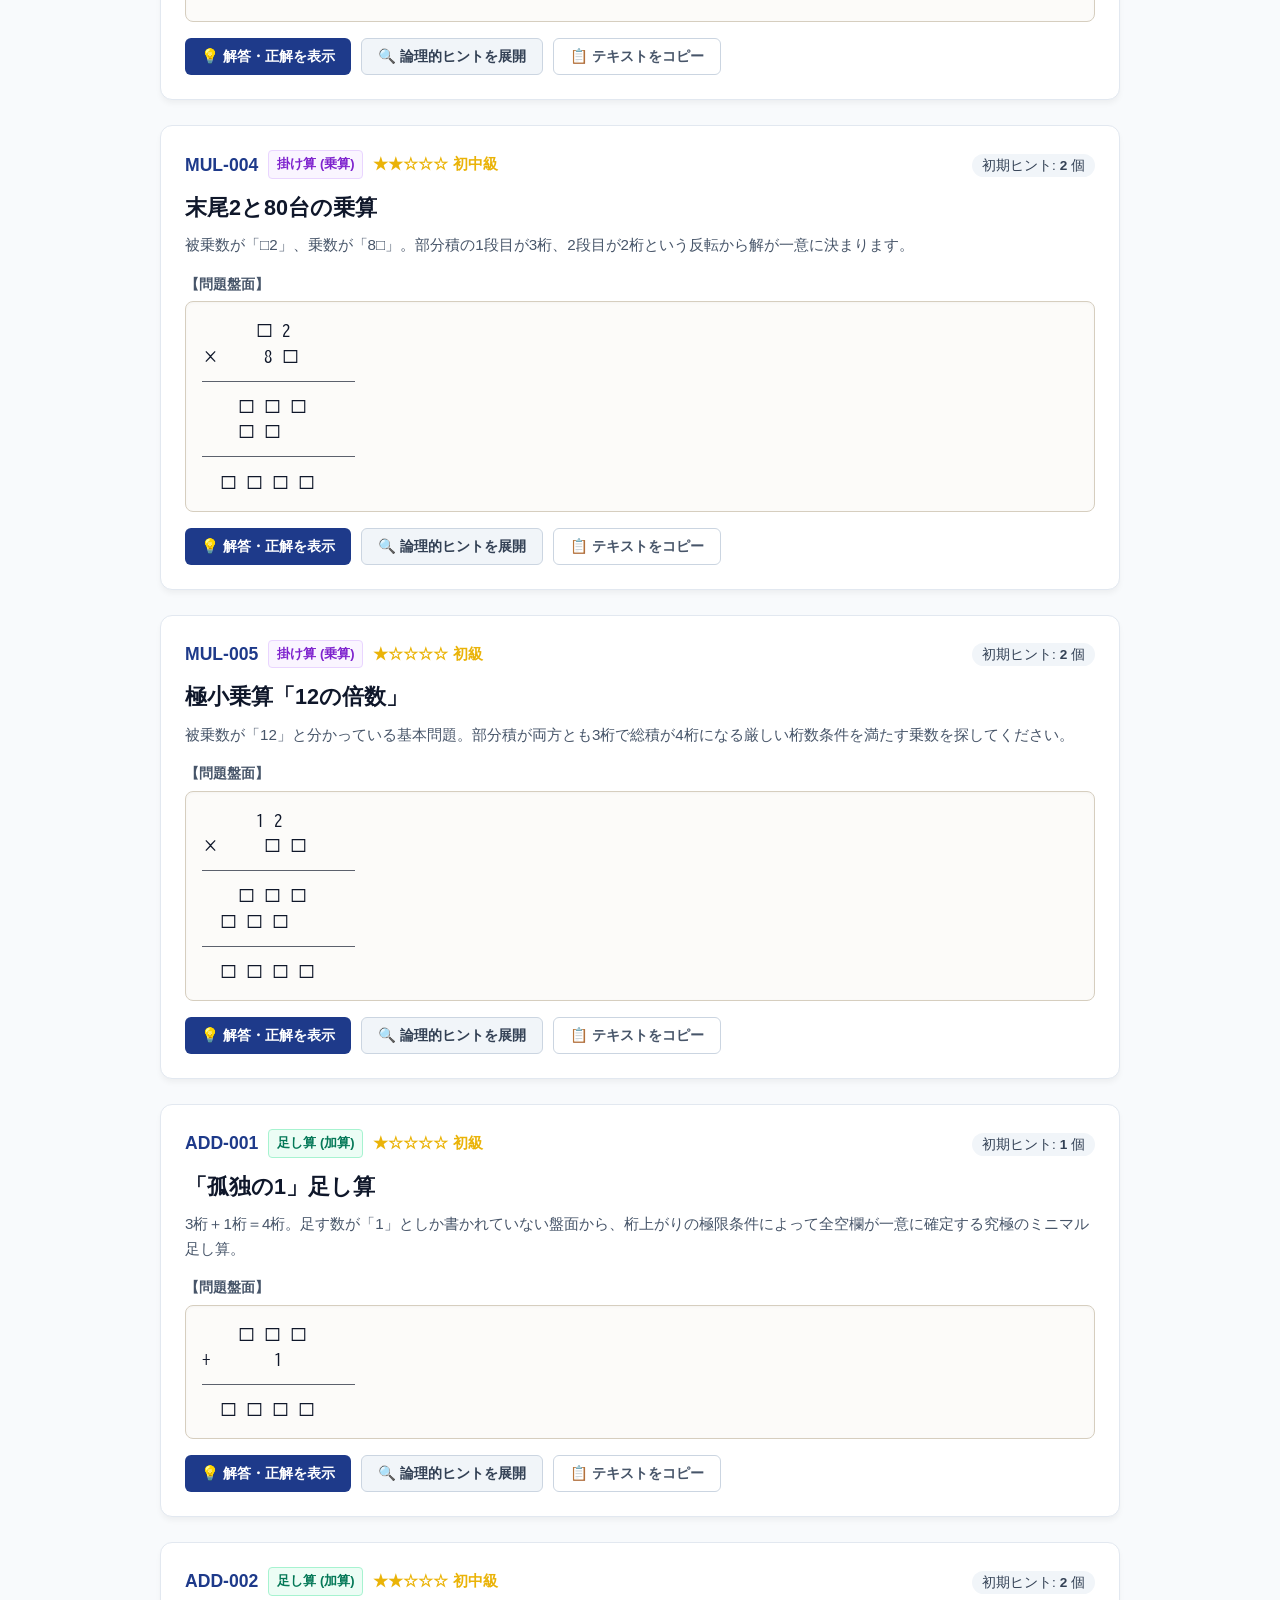
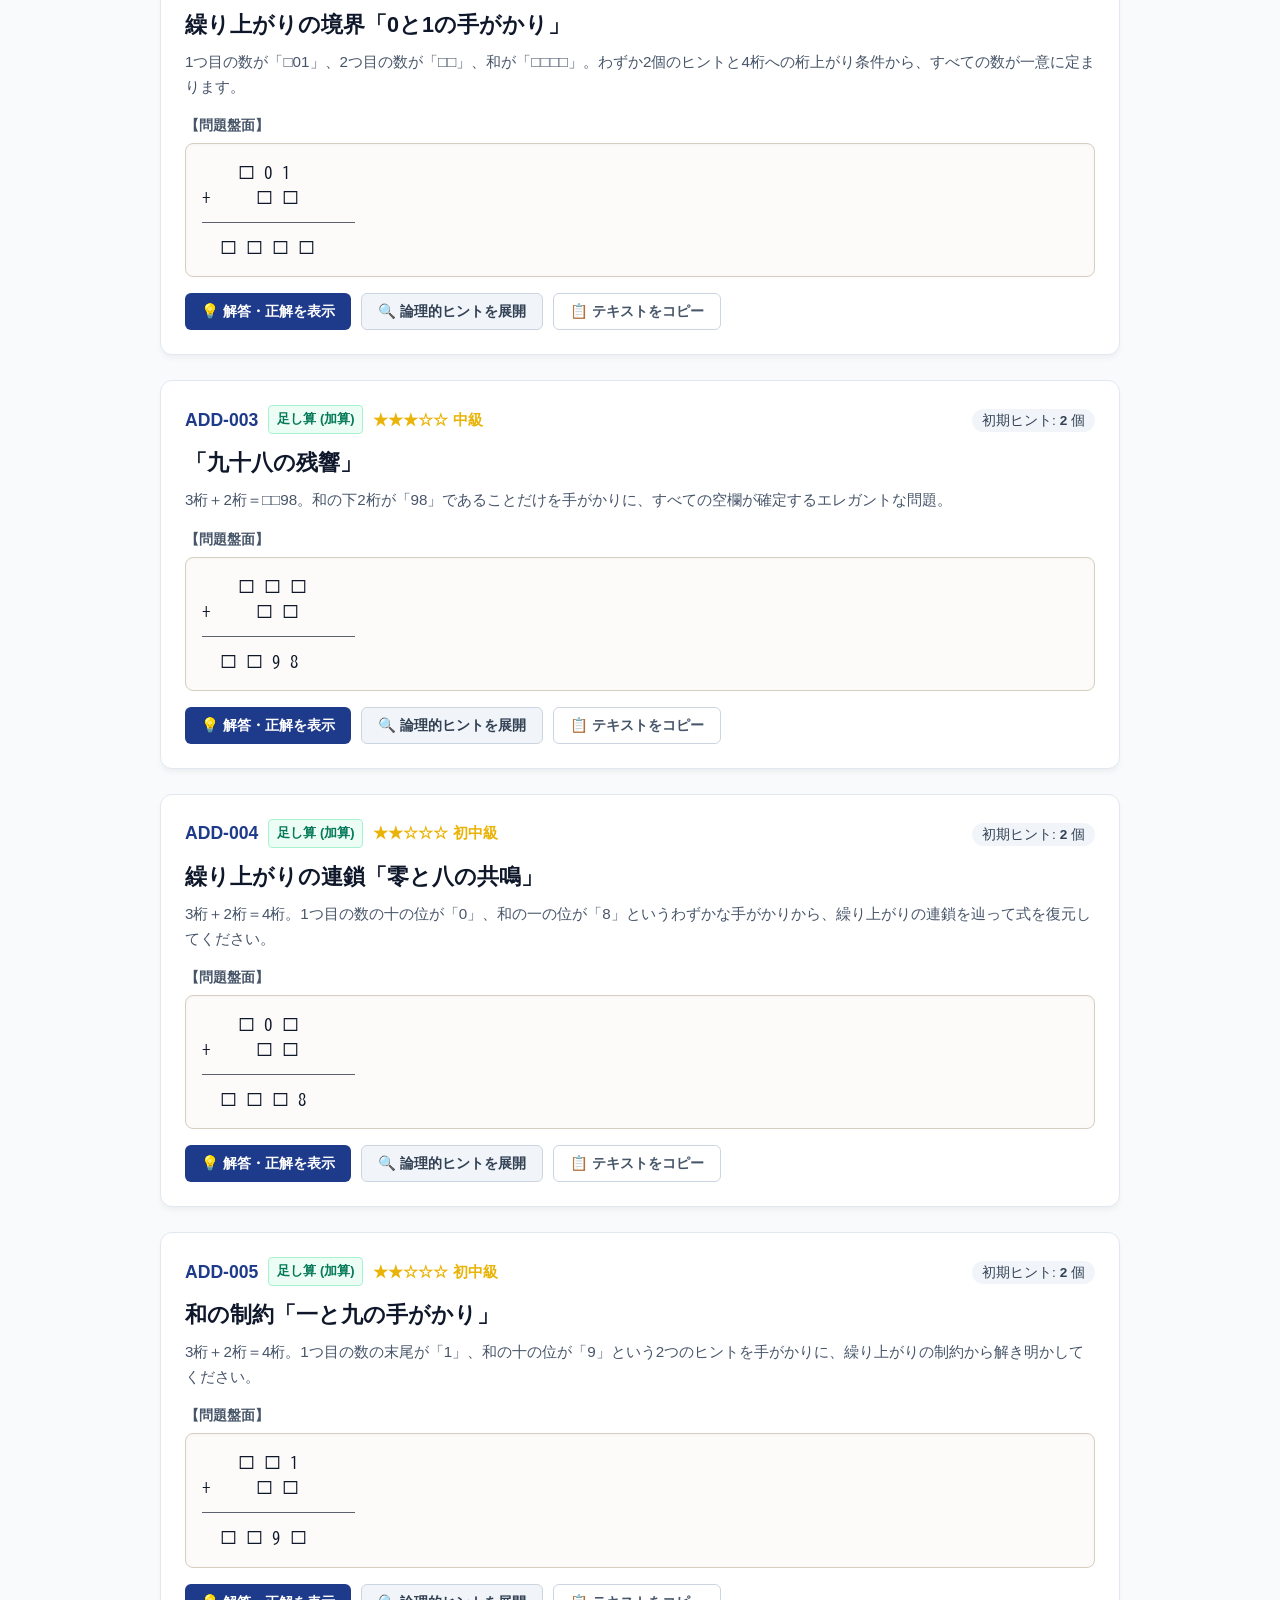
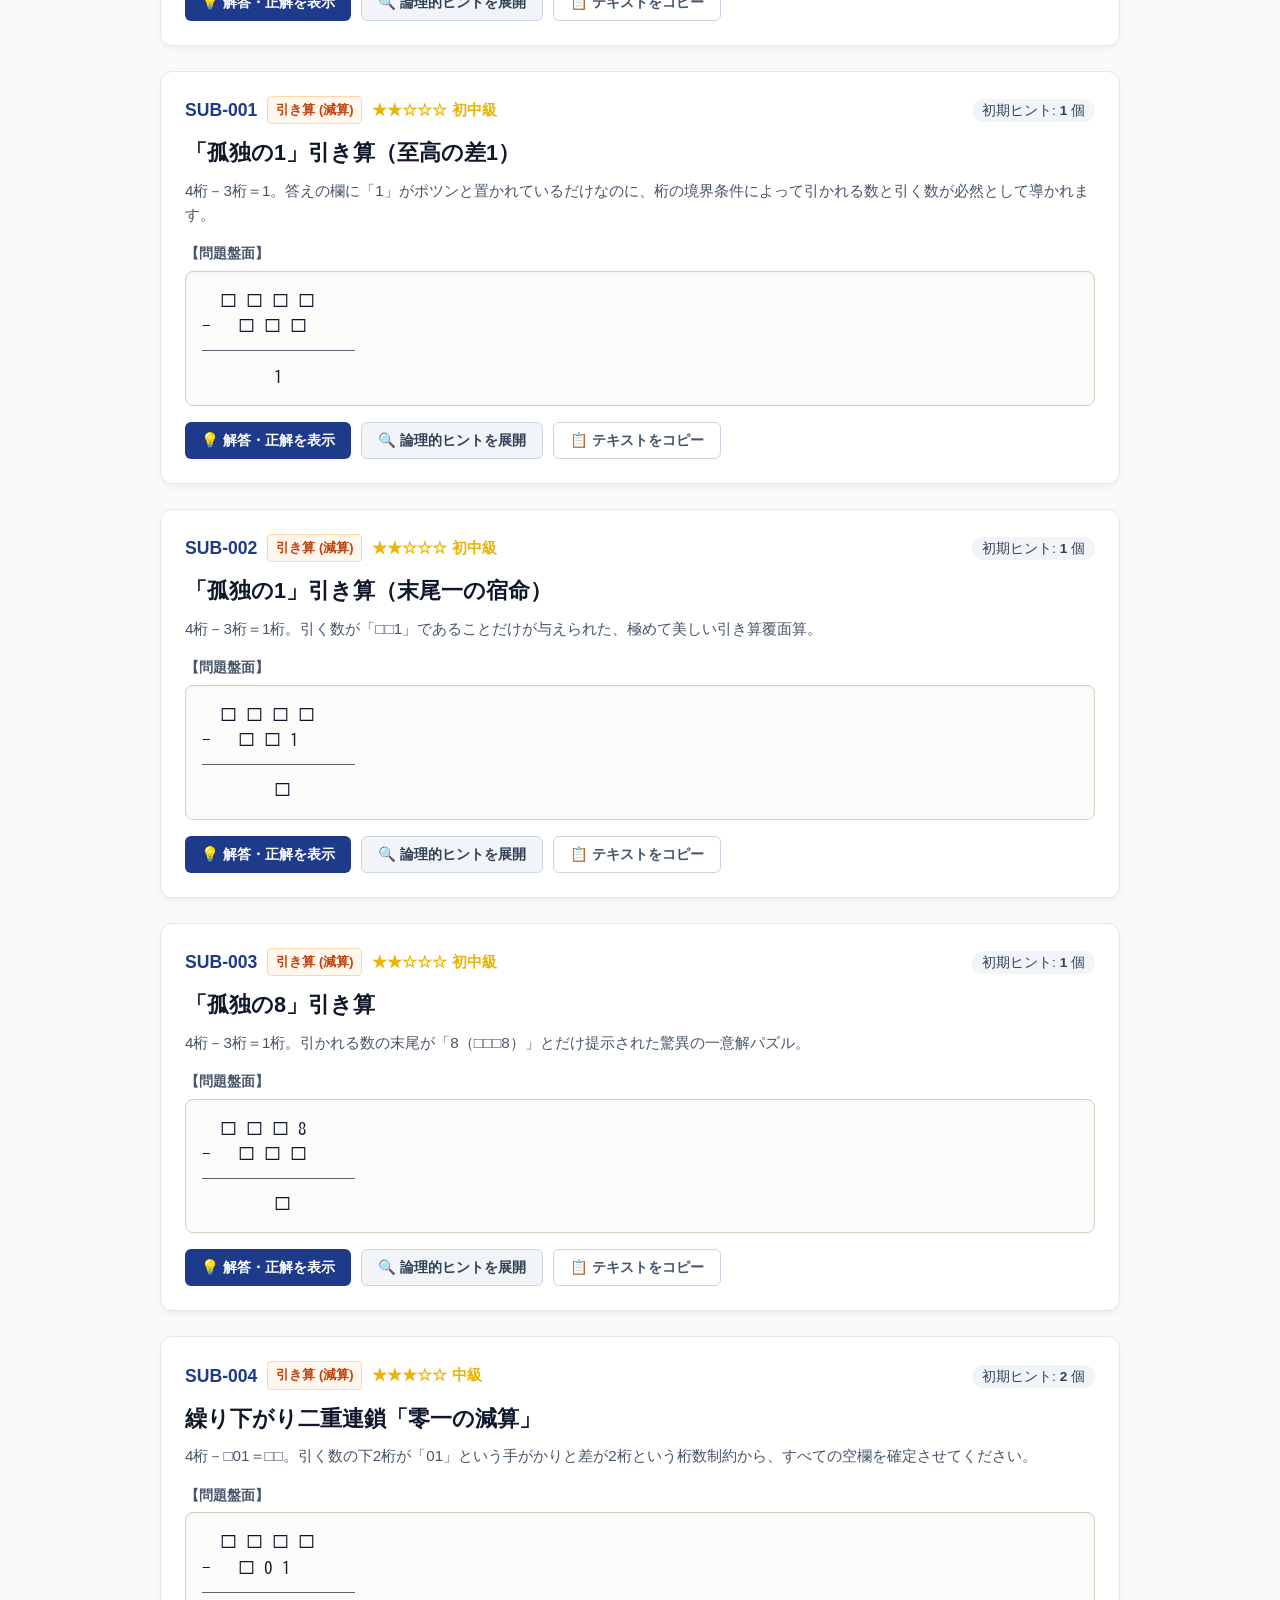
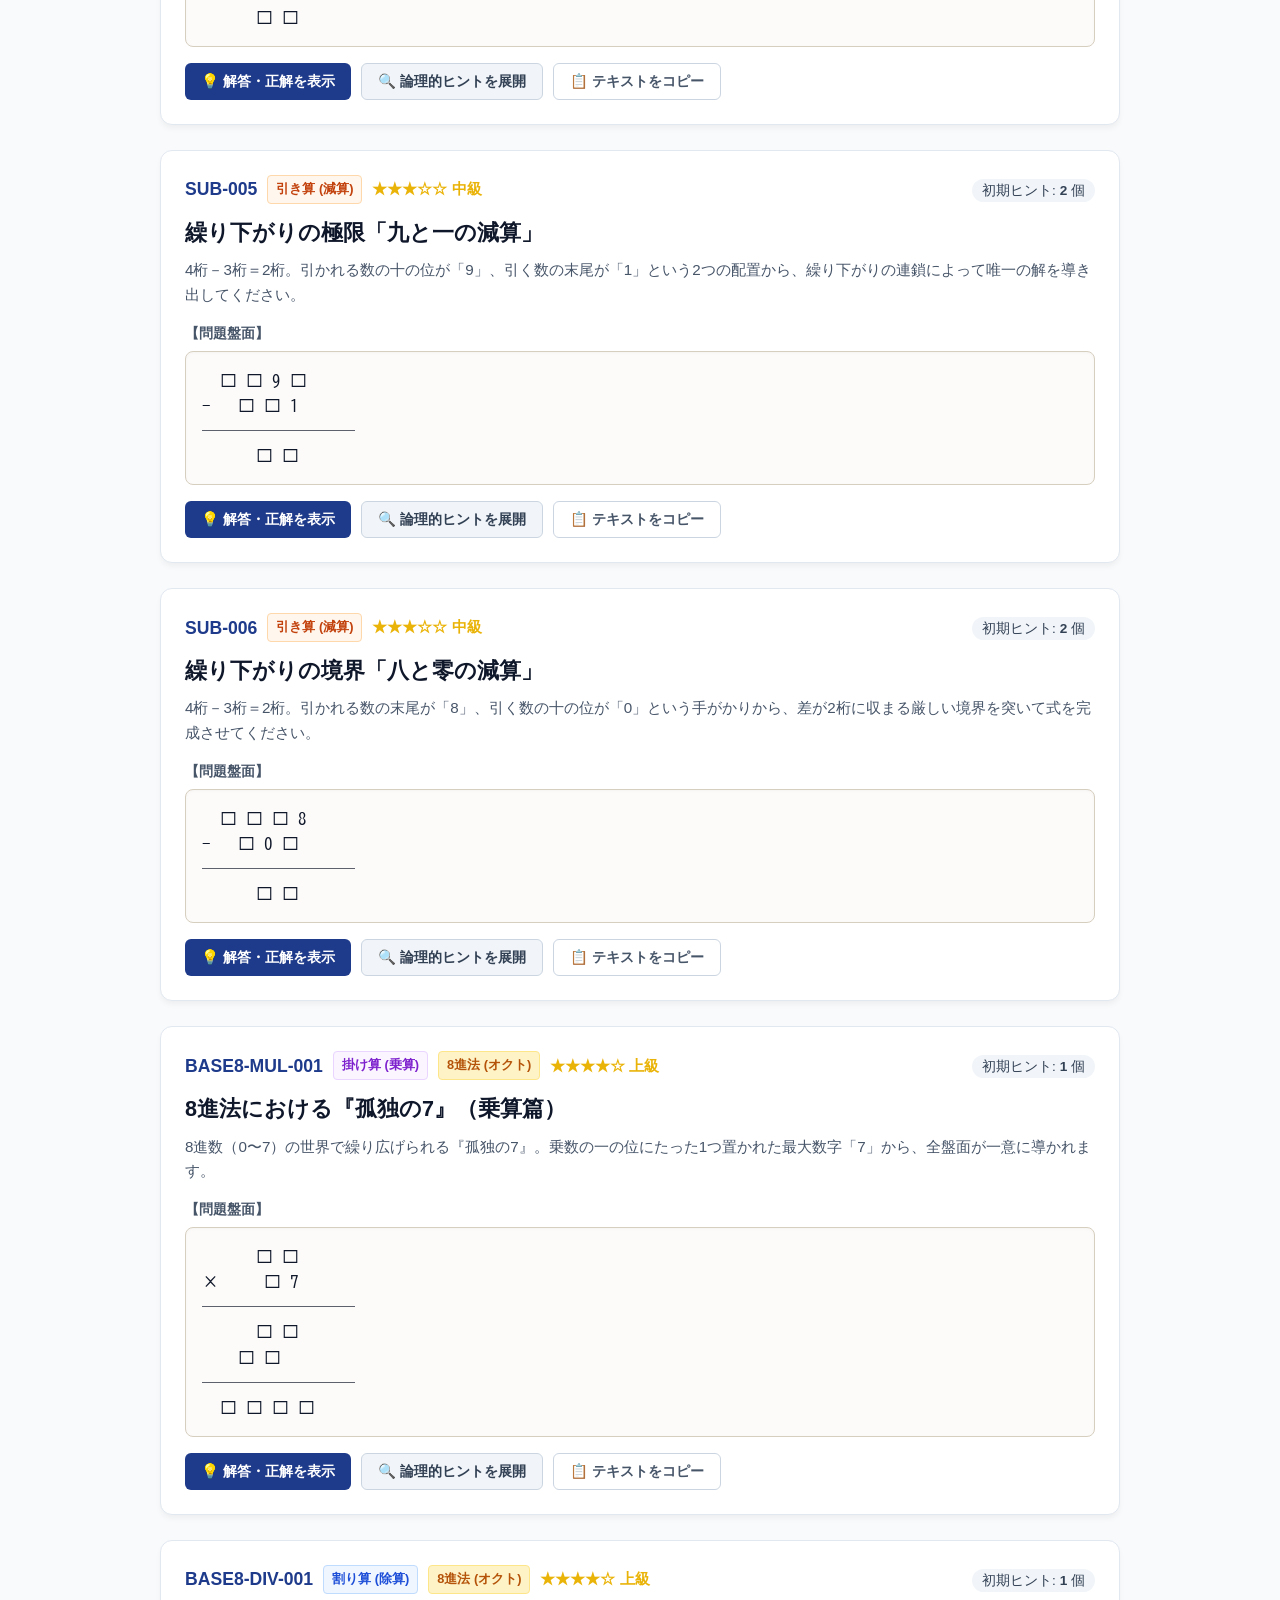
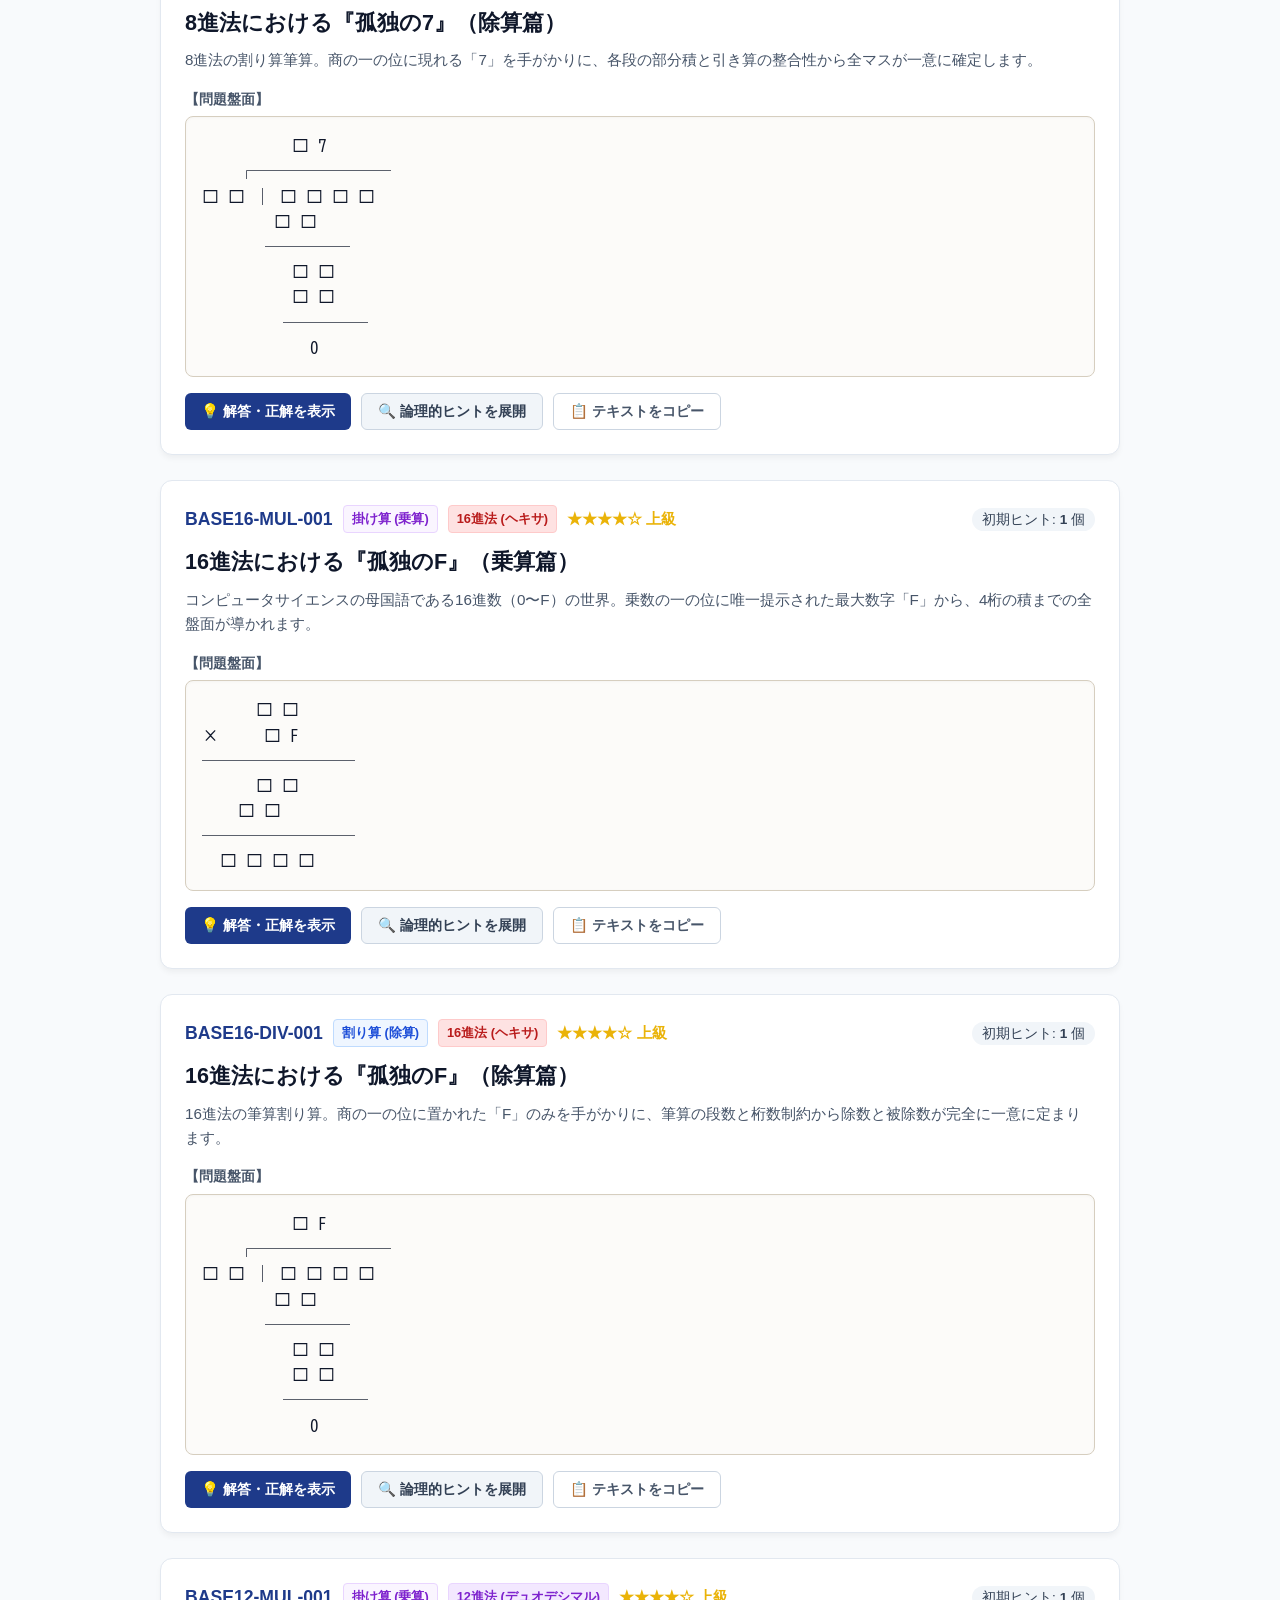
==== commit 84efaeca: "fix: resolve vertical arithmetic layout misalignment and font fallback" ====
--- a/PROBLEM_BOOK.html
+++ b/PROBLEM_BOOK.html
@@ -4,6 +4,9 @@
   <meta charset="UTF-8">
   <meta name="viewport" content="width=device-width, initial-scale=1.0">
   <title>極小ヒント虫食い算傑作問題集 〜孤独の7から始まる極限覆面算の世界〜</title>
+  <link rel="preconnect" href="https://fonts.googleapis.com">
+  <link rel="preconnect" href="https://fonts.gstatic.com" crossorigin>
+  <link href="https://fonts.googleapis.com/css2?family=BIZ+UDGothic:wght@400;700&display=swap" rel="stylesheet">
   <style>
     :root {
       --primary: #1e3a8a;
@@ -199,9 +202,11 @@
       border: 1.5px solid var(--board-border);
       border-radius: 8px;
       padding: 16px;
-      font-family: 'Courier New', Courier, 'Cascadia Code', monospace;
+      font-family: 'BIZ UDGothic', 'Noto Sans Mono CJK JP', 'Meiryo', 'MS Gothic', 'Courier New', Courier, monospace;
       font-size: 1.05rem;
-      line-height: 1.45;
+      line-height: 1.5;
+      letter-spacing: 0;
+      font-variant-east-asian: tabular-nums;
       overflow-x: auto;
       white-space: pre;
       box-shadow: inset 0 1px 3px rgba(0,0,0,0.03);
@@ -339,39 +344,39 @@
           <div class="board-container">
             <div class="board-column">
               <div class="board-label">【問題盤面】</div>
-              <pre class="mushikui-board problem-board">               □ 7 □ □ □
-      ┌─────────────────
+              <pre class="mushikui-board problem-board">              □ 7 □ □ □
+      ┌────────────────
 □ □ □ │ □ □ □ □ □ □ □ □
-         □ □ □ □
-        ─────────
-             □ □ □
-             □ □ □
-            ───────
-             □ □ □ □
-               □ □ □
-              ───────
-                 □ □ □ □
-                 □ □ □ □
-                ─────────
-                       0</pre>
+        □ □ □ □
+       ─────────
+            □ □ □
+            □ □ □
+           ───────
+            □ □ □ □
+              □ □ □
+             ───────
+                □ □ □ □
+                □ □ □ □
+               ─────────
+                      0</pre>
             </div>
             <div class="board-column solution-column" id="sol-col-DIV-001" style="display: none;">
               <div class="board-label solution-label">【正解盤面】</div>
-              <pre class="mushikui-board solution-board">               9 7 8 0 9
-      ┌─────────────────
+              <pre class="mushikui-board solution-board">              9 7 8 0 9
+      ┌────────────────
 1 2 4 │ 1 2 1 2 8 3 1 6
-         1 1 1 6
-        ─────────
-             9 6 8
-             8 6 8
-            ───────
-             1 0 0 3
-               9 9 2
-              ───────
-                 1 1 1 6
-                 1 1 1 6
-                ─────────
-                       0</pre>
+        1 1 1 6
+       ─────────
+            9 6 8
+            8 6 8
+           ───────
+            1 0 0 3
+              9 9 2
+             ───────
+                1 1 1 6
+                1 1 1 6
+               ─────────
+                      0</pre>
             </div>
           </div>
 
@@ -438,33 +443,33 @@
           <div class="board-container">
             <div class="board-column">
               <div class="board-label">【問題盤面】</div>
-              <pre class="mushikui-board problem-board">             7 □ □ □
-      ┌─────────────
+              <pre class="mushikui-board problem-board">            7 □ □ □
+      ┌────────────
 □ □ □ │ □ □ □ □ □ □
-         □ □ □
-        ───────
-         □ □ □ □
-           □ □ □
-          ───────
-             □ □ □ □
-             □ □ □ □
-            ─────────
-                   0</pre>
+        □ □ □
+       ───────
+        □ □ □ □
+          □ □ □
+         ───────
+            □ □ □ □
+            □ □ □ □
+           ─────────
+                  0</pre>
             </div>
             <div class="board-column solution-column" id="sol-col-DIV-002" style="display: none;">
               <div class="board-label solution-label">【正解盤面】</div>
-              <pre class="mushikui-board solution-board">             7 8 0 9
-      ┌─────────────
+              <pre class="mushikui-board solution-board">            7 8 0 9
+      ┌────────────
 1 2 4 │ 9 6 8 3 1 6
-         8 6 8
-        ───────
-         1 0 0 3
-           9 9 2
-          ───────
-             1 1 1 6
-             1 1 1 6
-            ─────────
-                   0</pre>
+        8 6 8
+       ───────
+        1 0 0 3
+          9 9 2
+         ───────
+            1 1 1 6
+            1 1 1 6
+           ─────────
+                  0</pre>
             </div>
           </div>
 
@@ -524,33 +529,33 @@
           <div class="board-container">
             <div class="board-column">
               <div class="board-label">【問題盤面】</div>
-              <pre class="mushikui-board problem-board">               □ □ 7 □
-      ┌───────────────
+              <pre class="mushikui-board problem-board">              □ □ 7 □
+      ┌──────────────
 □ □ □ │ □ □ □ □ □ □ □
-           □ □ □
-          ───────
-               □ □ □
-               □ □ □
-              ───────
-               □ □ □ □
-               □ □ □ □
-              ─────────
-                     0</pre>
+          □ □ □
+         ───────
+              □ □ □
+              □ □ □
+             ───────
+              □ □ □ □
+              □ □ □ □
+             ─────────
+                    0</pre>
             </div>
             <div class="board-column solution-column" id="sol-col-DIV-003" style="display: none;">
               <div class="board-label solution-label">【正解盤面】</div>
-              <pre class="mushikui-board solution-board">               8 0 7 9
-      ┌───────────────
+              <pre class="mushikui-board solution-board">              8 0 7 9
+      ┌──────────────
 1 2 4 │ 1 0 0 1 7 9 6
-           9 9 2
-          ───────
-               9 7 9
-               8 6 8
-              ───────
-               1 1 1 6
-               1 1 1 6
-              ─────────
-                     0</pre>
+          9 9 2
+         ───────
+              9 7 9
+              8 6 8
+             ───────
+              1 1 1 6
+              1 1 1 6
+             ─────────
+                    0</pre>
             </div>
           </div>
 
@@ -603,33 +608,33 @@
           <div class="board-container">
             <div class="board-column">
               <div class="board-label">【問題盤面】</div>
-              <pre class="mushikui-board problem-board">               8 □ □ □
-      ┌───────────────
+              <pre class="mushikui-board problem-board">              8 □ □ □
+      ┌──────────────
 □ □ □ │ □ □ □ □ □ □ □
-           □ □ □
-          ───────
-           □ □ □ □
-             □ □ □
-            ───────
-               □ □ □ □
-               □ □ □ □
-              ─────────
-                     0</pre>
+          □ □ □
+         ───────
+          □ □ □ □
+            □ □ □
+           ───────
+              □ □ □ □
+              □ □ □ □
+             ─────────
+                    0</pre>
             </div>
             <div class="board-column solution-column" id="sol-col-DIV-004" style="display: none;">
               <div class="board-label solution-label">【正解盤面】</div>
-              <pre class="mushikui-board solution-board">               8 8 0 9
-      ┌───────────────
+              <pre class="mushikui-board solution-board">              8 8 0 9
+      ┌──────────────
 1 2 4 │ 1 0 9 2 3 1 6
-           9 9 2
-          ───────
-           1 0 0 3
-             9 9 2
-            ───────
-               1 1 1 6
-               1 1 1 6
-              ─────────
-                     0</pre>
+          9 9 2
+         ───────
+          1 0 0 3
+            9 9 2
+           ───────
+              1 1 1 6
+              1 1 1 6
+             ─────────
+                    0</pre>
             </div>
           </div>
 
@@ -689,33 +694,33 @@
           <div class="board-container">
             <div class="board-column">
               <div class="board-label">【問題盤面】</div>
-              <pre class="mushikui-board problem-board">               □ 8 □ □
-      ┌───────────────
+              <pre class="mushikui-board problem-board">              □ 8 □ □
+      ┌──────────────
 □ □ □ │ □ □ □ □ □ □ □
-         □ □ □ □
-        ─────────
-           □ □ □ □
-             □ □ □
-            ───────
-               □ □ □ □
-               □ □ □ □
-              ─────────
-                     0</pre>
+        □ □ □ □
+       ─────────
+          □ □ □ □
+            □ □ □
+           ───────
+              □ □ □ □
+              □ □ □ □
+             ─────────
+                    0</pre>
             </div>
             <div class="board-column solution-column" id="sol-col-DIV-005" style="display: none;">
               <div class="board-label solution-label">【正解盤面】</div>
-              <pre class="mushikui-board solution-board">               9 8 0 9
-      ┌───────────────
+              <pre class="mushikui-board solution-board">              9 8 0 9
+      ┌──────────────
 1 2 4 │ 1 2 1 6 3 1 6
-         1 1 1 6
-        ─────────
-           1 0 0 3
-             9 9 2
-            ───────
-               1 1 1 6
-               1 1 1 6
-              ─────────
-                     0</pre>
+        1 1 1 6
+       ─────────
+          1 0 0 3
+            9 9 2
+           ───────
+              1 1 1 6
+              1 1 1 6
+             ─────────
+                    0</pre>
             </div>
           </div>
 
@@ -768,33 +773,33 @@
           <div class="board-container">
             <div class="board-column">
               <div class="board-label">【問題盤面】</div>
-              <pre class="mushikui-board problem-board">               □ □ □ 8
-      ┌───────────────
+              <pre class="mushikui-board problem-board">              □ □ □ 8
+      ┌──────────────
 □ □ □ │ □ □ □ □ □ □ □
-         □ □ □ □
-        ─────────
-           □ □ □ □
-             □ □ □
-            ───────
-                 □ □ □
-                 □ □ □
-                ───────
-                     0</pre>
+        □ □ □ □
+       ─────────
+          □ □ □ □
+            □ □ □
+           ───────
+                □ □ □
+                □ □ □
+               ───────
+                    0</pre>
             </div>
             <div class="board-column solution-column" id="sol-col-DIV-006" style="display: none;">
               <div class="board-label solution-label">【正解盤面】</div>
-              <pre class="mushikui-board solution-board">               9 8 0 8
-      ┌───────────────
+              <pre class="mushikui-board solution-board">              9 8 0 8
+      ┌──────────────
 1 2 4 │ 1 2 1 6 1 9 2
-         1 1 1 6
-        ─────────
-           1 0 0 1
-             9 9 2
-            ───────
-                 9 9 2
-                 9 9 2
-                ───────
-                     0</pre>
+        1 1 1 6
+       ─────────
+          1 0 0 1
+            9 9 2
+           ───────
+                9 9 2
+                9 9 2
+               ───────
+                    0</pre>
             </div>
           </div>
 
@@ -847,27 +852,27 @@
           <div class="board-container">
             <div class="board-column">
               <div class="board-label">【問題盤面】</div>
-              <pre class="mushikui-board problem-board">             8 □
-      ┌─────────
+              <pre class="mushikui-board problem-board">            8 □
+      ┌────────
 □ □ □ │ □ □ □ □
-         □ □ □
-        ───────
-         □ □ □ □
-         □ □ □ □
-        ─────────
-               0</pre>
+        □ □ □
+       ───────
+        □ □ □ □
+        □ □ □ □
+       ─────────
+              0</pre>
             </div>
             <div class="board-column solution-column" id="sol-col-DIV-007" style="display: none;">
               <div class="board-label solution-label">【正解盤面】</div>
-              <pre class="mushikui-board solution-board">             8 9
-      ┌─────────
+              <pre class="mushikui-board solution-board">            8 9
+      ┌────────
 1 1 2 │ 9 9 6 8
-         8 9 6
-        ───────
-         1 0 0 8
-         1 0 0 8
-        ─────────
-               0</pre>
+        8 9 6
+       ───────
+        1 0 0 8
+        1 0 0 8
+       ─────────
+              0</pre>
             </div>
           </div>
 
@@ -927,27 +932,27 @@
           <div class="board-container">
             <div class="board-column">
               <div class="board-label">【問題盤面】</div>
-              <pre class="mushikui-board problem-board">           □ 9
-    ┌─────────
+              <pre class="mushikui-board problem-board">          □ 9
+    ┌────────
 □ □ │ □ □ □ □
-         □ □
-        ─────
-           □ □
-           □ □
-          ─────
-             0</pre>
+        □ □
+       ─────
+          □ □
+          □ □
+         ─────
+            0</pre>
             </div>
             <div class="board-column solution-column" id="sol-col-DIV-008" style="display: none;">
               <div class="board-label solution-label">【正解盤面】</div>
-              <pre class="mushikui-board solution-board">           9 9
-    ┌─────────
+              <pre class="mushikui-board solution-board">          9 9
+    ┌────────
 1 1 │ 1 0 8 9
-         9 9
-        ─────
-           9 9
-           9 9
-          ─────
-             0</pre>
+        9 9
+       ─────
+          9 9
+          9 9
+         ─────
+            0</pre>
             </div>
           </div>
 
@@ -1007,33 +1012,33 @@
           <div class="board-container">
             <div class="board-column">
               <div class="board-label">【問題盤面】</div>
-              <pre class="mushikui-board problem-board">             □ □ □ □
-      ┌─────────────
+              <pre class="mushikui-board problem-board">            □ □ □ □
+      ┌────────────
 □ □ 7 │ □ □ □ □ □ □
-         □ □ □
-        ───────
-         □ □ □ □
-           □ □ □
-          ───────
-               □ □ □
-               □ □ □
-              ───────
-                   0</pre>
+        □ □ □
+       ───────
+        □ □ □ □
+          □ □ □
+         ───────
+              □ □ □
+              □ □ □
+             ───────
+                  0</pre>
             </div>
             <div class="board-column solution-column" id="sol-col-DIV-009" style="display: none;">
               <div class="board-label solution-label">【正解盤面】</div>
-              <pre class="mushikui-board solution-board">             1 2 0 2
-      ┌─────────────
+              <pre class="mushikui-board solution-board">            1 2 0 2
+      ┌────────────
 4 9 7 │ 5 9 7 3 9 4
-         4 9 7
-        ───────
-         1 0 0 3
-           9 9 4
-          ───────
-               9 9 4
-               9 9 4
-              ───────
-                   0</pre>
+        4 9 7
+       ───────
+        1 0 0 3
+          9 9 4
+         ───────
+              9 9 4
+              9 9 4
+             ───────
+                  0</pre>
             </div>
           </div>
 
@@ -1086,33 +1091,33 @@
           <div class="board-container">
             <div class="board-column">
               <div class="board-label">【問題盤面】</div>
-              <pre class="mushikui-board problem-board">               9 □ □
-      ┌─────────────
+              <pre class="mushikui-board problem-board">              9 □ □
+      ┌────────────
 □ □ 2 │ □ □ □ □ □ □
-           □ □ □
-          ───────
-           □ □ □ □
-             □ □ □
-            ───────
-               □ □ □
-               □ □ □
-              ───────
-                   0</pre>
+          □ □ □
+         ───────
+          □ □ □ □
+            □ □ □
+           ───────
+              □ □ □
+              □ □ □
+             ───────
+                  0</pre>
             </div>
             <div class="board-column solution-column" id="sol-col-DIV-010" style="display: none;">
               <div class="board-label solution-label">【正解盤面】</div>
-              <pre class="mushikui-board solution-board">               9 9 9
-      ┌─────────────
+              <pre class="mushikui-board solution-board">              9 9 9
+      ┌────────────
 1 0 2 │ 1 0 1 8 9 8
-           9 1 8
-          ───────
-           1 0 0 9
-             9 1 8
-            ───────
-               9 1 8
-               9 1 8
-              ───────
-                   0</pre>
+          9 1 8
+         ───────
+          1 0 0 9
+            9 1 8
+           ───────
+              9 1 8
+              9 1 8
+             ───────
+                  0</pre>
             </div>
           </div>
 
@@ -1172,23 +1177,23 @@
           <div class="board-container">
             <div class="board-column">
               <div class="board-label">【問題盤面】</div>
-              <pre class="mushikui-board problem-board">     □ □ □
-     × 8 □
-  ────────
-   □ □ □ □
-   □ □ □  
-  ────────
-   □ □ □ □</pre>
+              <pre class="mushikui-board problem-board">    □ □ □
+×     8 □
+─────────
+  □ □ □ □
+  □ □ □  
+─────────
+  □ □ □ □</pre>
             </div>
             <div class="board-column solution-column" id="sol-col-MUL-001" style="display: none;">
               <div class="board-label solution-label">【正解盤面】</div>
-              <pre class="mushikui-board solution-board">     1 1 2
-     × 8 9
-  ────────
-   1 0 0 8
-   8 9 6  
-  ────────
-   9 9 6 8</pre>
+              <pre class="mushikui-board solution-board">    1 1 2
+×     8 9
+─────────
+  1 0 0 8
+  8 9 6  
+─────────
+  9 9 6 8</pre>
             </div>
           </div>
 
@@ -1255,23 +1260,23 @@
           <div class="board-container">
             <div class="board-column">
               <div class="board-label">【問題盤面】</div>
-              <pre class="mushikui-board problem-board">       □ □ 2
-       × 9 □
-  ──────────
-       □ □ □
-     □ □ □  
-  ──────────
-   □ □ □ □ □</pre>
+              <pre class="mushikui-board problem-board">      □ □ 2
+×       9 □
+───────────
+      □ □ □
+    □ □ □  
+───────────
+  □ □ □ □ □</pre>
             </div>
             <div class="board-column solution-column" id="sol-col-MUL-002" style="display: none;">
               <div class="board-label solution-label">【正解盤面】</div>
-              <pre class="mushikui-board solution-board">       1 0 2
-       × 9 9
-  ──────────
-       9 1 8
-     9 1 8  
-  ──────────
-   1 0 0 9 8</pre>
+              <pre class="mushikui-board solution-board">      1 0 2
+×       9 9
+───────────
+      9 1 8
+    9 1 8  
+───────────
+  1 0 0 9 8</pre>
             </div>
           </div>
 
@@ -1331,23 +1336,23 @@
           <div class="board-container">
             <div class="board-column">
               <div class="board-label">【問題盤面】</div>
-              <pre class="mushikui-board problem-board">       □ □
-     × 9 1
-  ────────
-       □ □
-     □ □  
-  ────────
-   □ □ □ □</pre>
+              <pre class="mushikui-board problem-board">      □ □
+×     9 1
+─────────
+      □ □
+    □ □  
+─────────
+  □ □ □ □</pre>
             </div>
             <div class="board-column solution-column" id="sol-col-MUL-003" style="display: none;">
               <div class="board-label solution-label">【正解盤面】</div>
-              <pre class="mushikui-board solution-board">       1 1
-     × 9 1
-  ────────
-       1 1
-     9 9  
-  ────────
-   1 0 0 1</pre>
+              <pre class="mushikui-board solution-board">      1 1
+×     9 1
+─────────
+      1 1
+    9 9  
+─────────
+  1 0 0 1</pre>
             </div>
           </div>
 
@@ -1407,23 +1412,23 @@
           <div class="board-container">
             <div class="board-column">
               <div class="board-label">【問題盤面】</div>
-              <pre class="mushikui-board problem-board">       □ 2
-     × 8 □
-  ────────
-     □ □ □
-     □ □  
-  ────────
-   □ □ □ □</pre>
+              <pre class="mushikui-board problem-board">      □ 2
+×     8 □
+─────────
+    □ □ □
+    □ □  
+─────────
+  □ □ □ □</pre>
             </div>
             <div class="board-column solution-column" id="sol-col-MUL-004" style="display: none;">
               <div class="board-label solution-label">【正解盤面】</div>
-              <pre class="mushikui-board solution-board">       1 2
-     × 8 9
-  ────────
-     1 0 8
-     9 6  
-  ────────
-   1 0 6 8</pre>
+              <pre class="mushikui-board solution-board">      1 2
+×     8 9
+─────────
+    1 0 8
+    9 6  
+─────────
+  1 0 6 8</pre>
             </div>
           </div>
 
@@ -1483,23 +1488,23 @@
           <div class="board-container">
             <div class="board-column">
               <div class="board-label">【問題盤面】</div>
-              <pre class="mushikui-board problem-board">       1 2
-     × □ □
-  ────────
-     □ □ □
-   □ □ □  
-  ────────
-   □ □ □ □</pre>
+              <pre class="mushikui-board problem-board">      1 2
+×     □ □
+─────────
+    □ □ □
+  □ □ □  
+─────────
+  □ □ □ □</pre>
             </div>
             <div class="board-column solution-column" id="sol-col-MUL-005" style="display: none;">
               <div class="board-label solution-label">【正解盤面】</div>
-              <pre class="mushikui-board solution-board">       1 2
-     × 9 9
-  ────────
-     1 0 8
-   1 0 8  
-  ────────
-   1 1 8 8</pre>
+              <pre class="mushikui-board solution-board">      1 2
+×     9 9
+─────────
+    1 0 8
+  1 0 8  
+─────────
+  1 1 8 8</pre>
             </div>
           </div>
 
@@ -1552,17 +1557,17 @@
           <div class="board-container">
             <div class="board-column">
               <div class="board-label">【問題盤面】</div>
-              <pre class="mushikui-board problem-board">       □ □ □
-         + 1
-  ──────────
-     □ □ □ □</pre>
+              <pre class="mushikui-board problem-board">    □ □ □
++       1
+─────────
+  □ □ □ □</pre>
             </div>
             <div class="board-column solution-column" id="sol-col-ADD-001" style="display: none;">
               <div class="board-label solution-label">【正解盤面】</div>
-              <pre class="mushikui-board solution-board">       9 9 9
-         + 1
-  ──────────
-     1 0 0 0</pre>
+              <pre class="mushikui-board solution-board">    9 9 9
++       1
+─────────
+  1 0 0 0</pre>
             </div>
           </div>
 
@@ -1615,17 +1620,17 @@
           <div class="board-container">
             <div class="board-column">
               <div class="board-label">【問題盤面】</div>
-              <pre class="mushikui-board problem-board">       □ 0 1
-       + □ □
-  ──────────
-     □ □ □ □</pre>
+              <pre class="mushikui-board problem-board">    □ 0 1
++     □ □
+─────────
+  □ □ □ □</pre>
             </div>
             <div class="board-column solution-column" id="sol-col-ADD-002" style="display: none;">
               <div class="board-label solution-label">【正解盤面】</div>
-              <pre class="mushikui-board solution-board">       9 0 1
-       + 9 9
-  ──────────
-     1 0 0 0</pre>
+              <pre class="mushikui-board solution-board">    9 0 1
++     9 9
+─────────
+  1 0 0 0</pre>
             </div>
           </div>
 
@@ -1678,17 +1683,17 @@
           <div class="board-container">
             <div class="board-column">
               <div class="board-label">【問題盤面】</div>
-              <pre class="mushikui-board problem-board">       □ □ □
-       + □ □
-  ──────────
-     □ □ 9 8</pre>
+              <pre class="mushikui-board problem-board">    □ □ □
++     □ □
+─────────
+  □ □ 9 8</pre>
             </div>
             <div class="board-column solution-column" id="sol-col-ADD-003" style="display: none;">
               <div class="board-label solution-label">【正解盤面】</div>
-              <pre class="mushikui-board solution-board">       9 9 9
-       + 9 9
-  ──────────
-     1 0 9 8</pre>
+              <pre class="mushikui-board solution-board">    9 9 9
++     9 9
+─────────
+  1 0 9 8</pre>
             </div>
           </div>
 
@@ -1748,17 +1753,17 @@
           <div class="board-container">
             <div class="board-column">
               <div class="board-label">【問題盤面】</div>
-              <pre class="mushikui-board problem-board">       □ 0 □
-       + □ □
-  ──────────
-     □ □ □ 8</pre>
+              <pre class="mushikui-board problem-board">    □ 0 □
++     □ □
+─────────
+  □ □ □ 8</pre>
             </div>
             <div class="board-column solution-column" id="sol-col-ADD-004" style="display: none;">
               <div class="board-label solution-label">【正解盤面】</div>
-              <pre class="mushikui-board solution-board">       9 0 9
-       + 9 9
-  ──────────
-     1 0 0 8</pre>
+              <pre class="mushikui-board solution-board">    9 0 9
++     9 9
+─────────
+  1 0 0 8</pre>
             </div>
           </div>
 
@@ -1811,17 +1816,17 @@
           <div class="board-container">
             <div class="board-column">
               <div class="board-label">【問題盤面】</div>
-              <pre class="mushikui-board problem-board">       □ □ 1
-       + □ □
-  ──────────
-     □ □ 9 □</pre>
+              <pre class="mushikui-board problem-board">    □ □ 1
++     □ □
+─────────
+  □ □ 9 □</pre>
             </div>
             <div class="board-column solution-column" id="sol-col-ADD-005" style="display: none;">
               <div class="board-label solution-label">【正解盤面】</div>
-              <pre class="mushikui-board solution-board">       9 9 1
-       + 9 9
-  ──────────
-     1 0 9 0</pre>
+              <pre class="mushikui-board solution-board">    9 9 1
++     9 9
+─────────
+  1 0 9 0</pre>
             </div>
           </div>
 
@@ -1874,17 +1879,17 @@
           <div class="board-container">
             <div class="board-column">
               <div class="board-label">【問題盤面】</div>
-              <pre class="mushikui-board problem-board">     □ □ □ □
-     - □ □ □
-  ──────────
-           1</pre>
+              <pre class="mushikui-board problem-board">  □ □ □ □
+-   □ □ □
+─────────
+        1</pre>
             </div>
             <div class="board-column solution-column" id="sol-col-SUB-001" style="display: none;">
               <div class="board-label solution-label">【正解盤面】</div>
-              <pre class="mushikui-board solution-board">     1 0 0 0
-     - 9 9 9
-  ──────────
-           1</pre>
+              <pre class="mushikui-board solution-board">  1 0 0 0
+-   9 9 9
+─────────
+        1</pre>
             </div>
           </div>
 
@@ -1937,17 +1942,17 @@
           <div class="board-container">
             <div class="board-column">
               <div class="board-label">【問題盤面】</div>
-              <pre class="mushikui-board problem-board">     □ □ □ □
-     - □ □ 1
-  ──────────
-           □</pre>
+              <pre class="mushikui-board problem-board">  □ □ □ □
+-   □ □ 1
+─────────
+        □</pre>
             </div>
             <div class="board-column solution-column" id="sol-col-SUB-002" style="display: none;">
               <div class="board-label solution-label">【正解盤面】</div>
-              <pre class="mushikui-board solution-board">     1 0 0 0
-     - 9 9 1
-  ──────────
-           9</pre>
+              <pre class="mushikui-board solution-board">  1 0 0 0
+-   9 9 1
+─────────
+        9</pre>
             </div>
           </div>
 
@@ -2007,17 +2012,17 @@
           <div class="board-container">
             <div class="board-column">
               <div class="board-label">【問題盤面】</div>
-              <pre class="mushikui-board problem-board">     □ □ □ 8
-     - □ □ □
-  ──────────
-           □</pre>
+              <pre class="mushikui-board problem-board">  □ □ □ 8
+-   □ □ □
+─────────
+        □</pre>
             </div>
             <div class="board-column solution-column" id="sol-col-SUB-003" style="display: none;">
               <div class="board-label solution-label">【正解盤面】</div>
-              <pre class="mushikui-board solution-board">     1 0 0 8
-     - 9 9 9
-  ──────────
-           9</pre>
+              <pre class="mushikui-board solution-board">  1 0 0 8
+-   9 9 9
+─────────
+        9</pre>
             </div>
           </div>
 
@@ -2077,17 +2082,17 @@
           <div class="board-container">
             <div class="board-column">
               <div class="board-label">【問題盤面】</div>
-              <pre class="mushikui-board problem-board">     □ □ □ □
-     - □ 0 1
-  ──────────
-         □ □</pre>
+              <pre class="mushikui-board problem-board">  □ □ □ □
+-   □ 0 1
+─────────
+      □ □</pre>
             </div>
             <div class="board-column solution-column" id="sol-col-SUB-004" style="display: none;">
               <div class="board-label solution-label">【正解盤面】</div>
-              <pre class="mushikui-board solution-board">     1 0 0 0
-     - 9 0 1
-  ──────────
-         9 9</pre>
+              <pre class="mushikui-board solution-board">  1 0 0 0
+-   9 0 1
+─────────
+      9 9</pre>
             </div>
           </div>
 
@@ -2147,17 +2152,17 @@
           <div class="board-container">
             <div class="board-column">
               <div class="board-label">【問題盤面】</div>
-              <pre class="mushikui-board problem-board">     □ □ 9 □
-     - □ □ 1
-  ──────────
-         □ □</pre>
+              <pre class="mushikui-board problem-board">  □ □ 9 □
+-   □ □ 1
+─────────
+      □ □</pre>
             </div>
             <div class="board-column solution-column" id="sol-col-SUB-005" style="display: none;">
               <div class="board-label solution-label">【正解盤面】</div>
-              <pre class="mushikui-board solution-board">     1 0 9 0
-     - 9 9 1
-  ──────────
-         9 9</pre>
+              <pre class="mushikui-board solution-board">  1 0 9 0
+-   9 9 1
+─────────
+      9 9</pre>
             </div>
           </div>
 
@@ -2210,17 +2215,17 @@
           <div class="board-container">
             <div class="board-column">
               <div class="board-label">【問題盤面】</div>
-              <pre class="mushikui-board problem-board">     □ □ □ 8
-     - □ 0 □
-  ──────────
-         □ □</pre>
+              <pre class="mushikui-board problem-board">  □ □ □ 8
+-   □ 0 □
+─────────
+      □ □</pre>
             </div>
             <div class="board-column solution-column" id="sol-col-SUB-006" style="display: none;">
               <div class="board-label solution-label">【正解盤面】</div>
-              <pre class="mushikui-board solution-board">     1 0 0 8
-     - 9 0 9
-  ──────────
-         9 9</pre>
+              <pre class="mushikui-board solution-board">  1 0 0 8
+-   9 0 9
+─────────
+      9 9</pre>
             </div>
           </div>
 
@@ -2273,23 +2278,23 @@
           <div class="board-container">
             <div class="board-column">
               <div class="board-label">【問題盤面】</div>
-              <pre class="mushikui-board problem-board">       □ □
-     × □ 7
-  ────────
-       □ □
-     □ □  
-  ────────
-   □ □ □ □</pre>
+              <pre class="mushikui-board problem-board">      □ □
+×     □ 7
+─────────
+      □ □
+    □ □  
+─────────
+  □ □ □ □</pre>
             </div>
             <div class="board-column solution-column" id="sol-col-BASE8-MUL-001" style="display: none;">
               <div class="board-label solution-label">【正解盤面】</div>
-              <pre class="mushikui-board solution-board">       1 1
-     × 7 7
-  ────────
-       7 7
-     7 7  
-  ────────
-   1 0 6 7</pre>
+              <pre class="mushikui-board solution-board">      1 1
+×     7 7
+─────────
+      7 7
+    7 7  
+─────────
+  1 0 6 7</pre>
             </div>
           </div>
 
@@ -2356,27 +2361,27 @@
           <div class="board-container">
             <div class="board-column">
               <div class="board-label">【問題盤面】</div>
-              <pre class="mushikui-board problem-board">           □ 7
-    ┌─────────
+              <pre class="mushikui-board problem-board">          □ 7
+    ┌────────
 □ □ │ □ □ □ □
-         □ □
-        ─────
-           □ □
-           □ □
-          ─────
-             0</pre>
+        □ □
+       ─────
+          □ □
+          □ □
+         ─────
+            0</pre>
             </div>
             <div class="board-column solution-column" id="sol-col-BASE8-DIV-001" style="display: none;">
               <div class="board-label solution-label">【正解盤面】</div>
-              <pre class="mushikui-board solution-board">           7 7
-    ┌─────────
+              <pre class="mushikui-board solution-board">          7 7
+    ┌────────
 1 1 │ 1 0 6 7
-         7 7
-        ─────
-           7 7
-           7 7
-          ─────
-             0</pre>
+        7 7
+       ─────
+          7 7
+          7 7
+         ─────
+            0</pre>
             </div>
           </div>
 
@@ -2436,23 +2441,23 @@
           <div class="board-container">
             <div class="board-column">
               <div class="board-label">【問題盤面】</div>
-              <pre class="mushikui-board problem-board">       □ □
-     × □ F
-  ────────
-       □ □
-     □ □  
-  ────────
-   □ □ □ □</pre>
+              <pre class="mushikui-board problem-board">      □ □
+×     □ F
+─────────
+      □ □
+    □ □  
+─────────
+  □ □ □ □</pre>
             </div>
             <div class="board-column solution-column" id="sol-col-BASE16-MUL-001" style="display: none;">
               <div class="board-label solution-label">【正解盤面】</div>
-              <pre class="mushikui-board solution-board">       1 1
-     × F F
-  ────────
-       F F
-     F F  
-  ────────
-   1 0 E F</pre>
+              <pre class="mushikui-board solution-board">      1 1
+×     F F
+─────────
+      F F
+    F F  
+─────────
+  1 0 E F</pre>
             </div>
           </div>
 
@@ -2519,27 +2524,27 @@
           <div class="board-container">
             <div class="board-column">
               <div class="board-label">【問題盤面】</div>
-              <pre class="mushikui-board problem-board">           □ F
-    ┌─────────
+              <pre class="mushikui-board problem-board">          □ F
+    ┌────────
 □ □ │ □ □ □ □
-         □ □
-        ─────
-           □ □
-           □ □
-          ─────
-             0</pre>
+        □ □
+       ─────
+          □ □
+          □ □
+         ─────
+            0</pre>
             </div>
             <div class="board-column solution-column" id="sol-col-BASE16-DIV-001" style="display: none;">
               <div class="board-label solution-label">【正解盤面】</div>
-              <pre class="mushikui-board solution-board">           F F
-    ┌─────────
+              <pre class="mushikui-board solution-board">          F F
+    ┌────────
 1 1 │ 1 0 E F
-         F F
-        ─────
-           F F
-           F F
-          ─────
-             0</pre>
+        F F
+       ─────
+          F F
+          F F
+         ─────
+            0</pre>
             </div>
           </div>
 
@@ -2599,23 +2604,23 @@
           <div class="board-container">
             <div class="board-column">
               <div class="board-label">【問題盤面】</div>
-              <pre class="mushikui-board problem-board">       □ □
-     × □ B
-  ────────
-       □ □
-     □ □  
-  ────────
-   □ □ □ □</pre>
+              <pre class="mushikui-board problem-board">      □ □
+×     □ B
+─────────
+      □ □
+    □ □  
+─────────
+  □ □ □ □</pre>
             </div>
             <div class="board-column solution-column" id="sol-col-BASE12-MUL-001" style="display: none;">
               <div class="board-label solution-label">【正解盤面】</div>
-              <pre class="mushikui-board solution-board">       1 1
-     × B B
-  ────────
-       B B
-     B B  
-  ────────
-   1 0 A B</pre>
+              <pre class="mushikui-board solution-board">      1 1
+×     B B
+─────────
+      B B
+    B B  
+─────────
+  1 0 A B</pre>
             </div>
           </div>
 
@@ -2675,23 +2680,23 @@
           <div class="board-container">
             <div class="board-column">
               <div class="board-label">【問題盤面】</div>
-              <pre class="mushikui-board problem-board">       □ □
-     × □ □
-  ────────
-       □ □
-     □ □  
-  ────────
-   □ □ □ □</pre>
+              <pre class="mushikui-board problem-board">      □ □
+×     □ □
+─────────
+      □ □
+    □ □  
+─────────
+  □ □ □ □</pre>
             </div>
             <div class="board-column solution-column" id="sol-col-BASE2-MUL-001" style="display: none;">
               <div class="board-label solution-label">【正解盤面】</div>
-              <pre class="mushikui-board solution-board">       1 1
-     × 1 1
-  ────────
-       1 1
-     1 1  
-  ────────
-   1 0 0 1</pre>
+              <pre class="mushikui-board solution-board">      1 1
+×     1 1
+─────────
+      1 1
+    1 1  
+─────────
+  1 0 0 1</pre>
             </div>
           </div>
 
@@ -2751,17 +2756,17 @@
           <div class="board-container">
             <div class="board-column">
               <div class="board-label">【問題盤面】</div>
-              <pre class="mushikui-board problem-board">       □ □ □
-         + □
-  ──────────
-     □ □ □ □</pre>
+              <pre class="mushikui-board problem-board">    □ □ □
++       □
+─────────
+  □ □ □ □</pre>
             </div>
             <div class="board-column solution-column" id="sol-col-BASE2-ADD-001" style="display: none;">
               <div class="board-label solution-label">【正解盤面】</div>
-              <pre class="mushikui-board solution-board">       1 1 1
-         + 1
-  ──────────
-     1 0 0 0</pre>
+              <pre class="mushikui-board solution-board">    1 1 1
++       1
+─────────
+  1 0 0 0</pre>
             </div>
           </div>
 
@@ -2814,17 +2819,17 @@
           <div class="board-container">
             <div class="board-column">
               <div class="board-label">【問題盤面】</div>
-              <pre class="mushikui-board problem-board">     □ □ □ □
-     - □ □ □
-  ──────────
-           □</pre>
+              <pre class="mushikui-board problem-board">  □ □ □ □
+-   □ □ □
+─────────
+        □</pre>
             </div>
             <div class="board-column solution-column" id="sol-col-BASE2-SUB-001" style="display: none;">
               <div class="board-label solution-label">【正解盤面】</div>
-              <pre class="mushikui-board solution-board">     1 0 0 0
-     - 1 1 1
-  ──────────
-           1</pre>
+              <pre class="mushikui-board solution-board">  1 0 0 0
+-   1 1 1
+─────────
+        1</pre>
             </div>
           </div>
 
@@ -2877,33 +2882,33 @@
           <div class="board-container">
             <div class="board-column">
               <div class="board-label">【問題盤面】</div>
-              <pre class="mushikui-board problem-board">           □ □ □
-    ┌───────────
+              <pre class="mushikui-board problem-board">          □ □ □
+    ┌──────────
 □ □ │ □ □ □ □ □
-         □ □
-        ─────
-         □ □ □
-           □ □
-          ─────
-             □ □
-             □ □
-            ─────
-               0</pre>
+        □ □
+       ─────
+        □ □ □
+          □ □
+         ─────
+            □ □
+            □ □
+           ─────
+              0</pre>
             </div>
             <div class="board-column solution-column" id="sol-col-BASE2-DIV-001" style="display: none;">
               <div class="board-label solution-label">【正解盤面】</div>
-              <pre class="mushikui-board solution-board">           1 1 1
-    ┌───────────
+              <pre class="mushikui-board solution-board">          1 1 1
+    ┌──────────
 1 1 │ 1 0 1 0 1
-         1 1
-        ─────
-         1 0 0
-           1 1
-          ─────
-             1 1
-             1 1
-            ─────
-               0</pre>
+        1 1
+       ─────
+        1 0 0
+          1 1
+         ─────
+            1 1
+            1 1
+           ─────
+              0</pre>
             </div>
           </div>
 
@@ -2963,17 +2968,17 @@
           <div class="board-container">
             <div class="board-column">
               <div class="board-label">【問題盤面】</div>
-              <pre class="mushikui-board problem-board">     □ □ □ □
-     - □ □ □
-  ──────────
-           1</pre>
+              <pre class="mushikui-board problem-board">  □ □ □ □
+-   □ □ □
+─────────
+        1</pre>
             </div>
             <div class="board-column solution-column" id="sol-col-BASE16-SUB-001" style="display: none;">
               <div class="board-label solution-label">【正解盤面】</div>
-              <pre class="mushikui-board solution-board">     1 0 0 0
-     - F F F
-  ──────────
-           1</pre>
+              <pre class="mushikui-board solution-board">  1 0 0 0
+-   F F F
+─────────
+        1</pre>
             </div>
           </div>
 
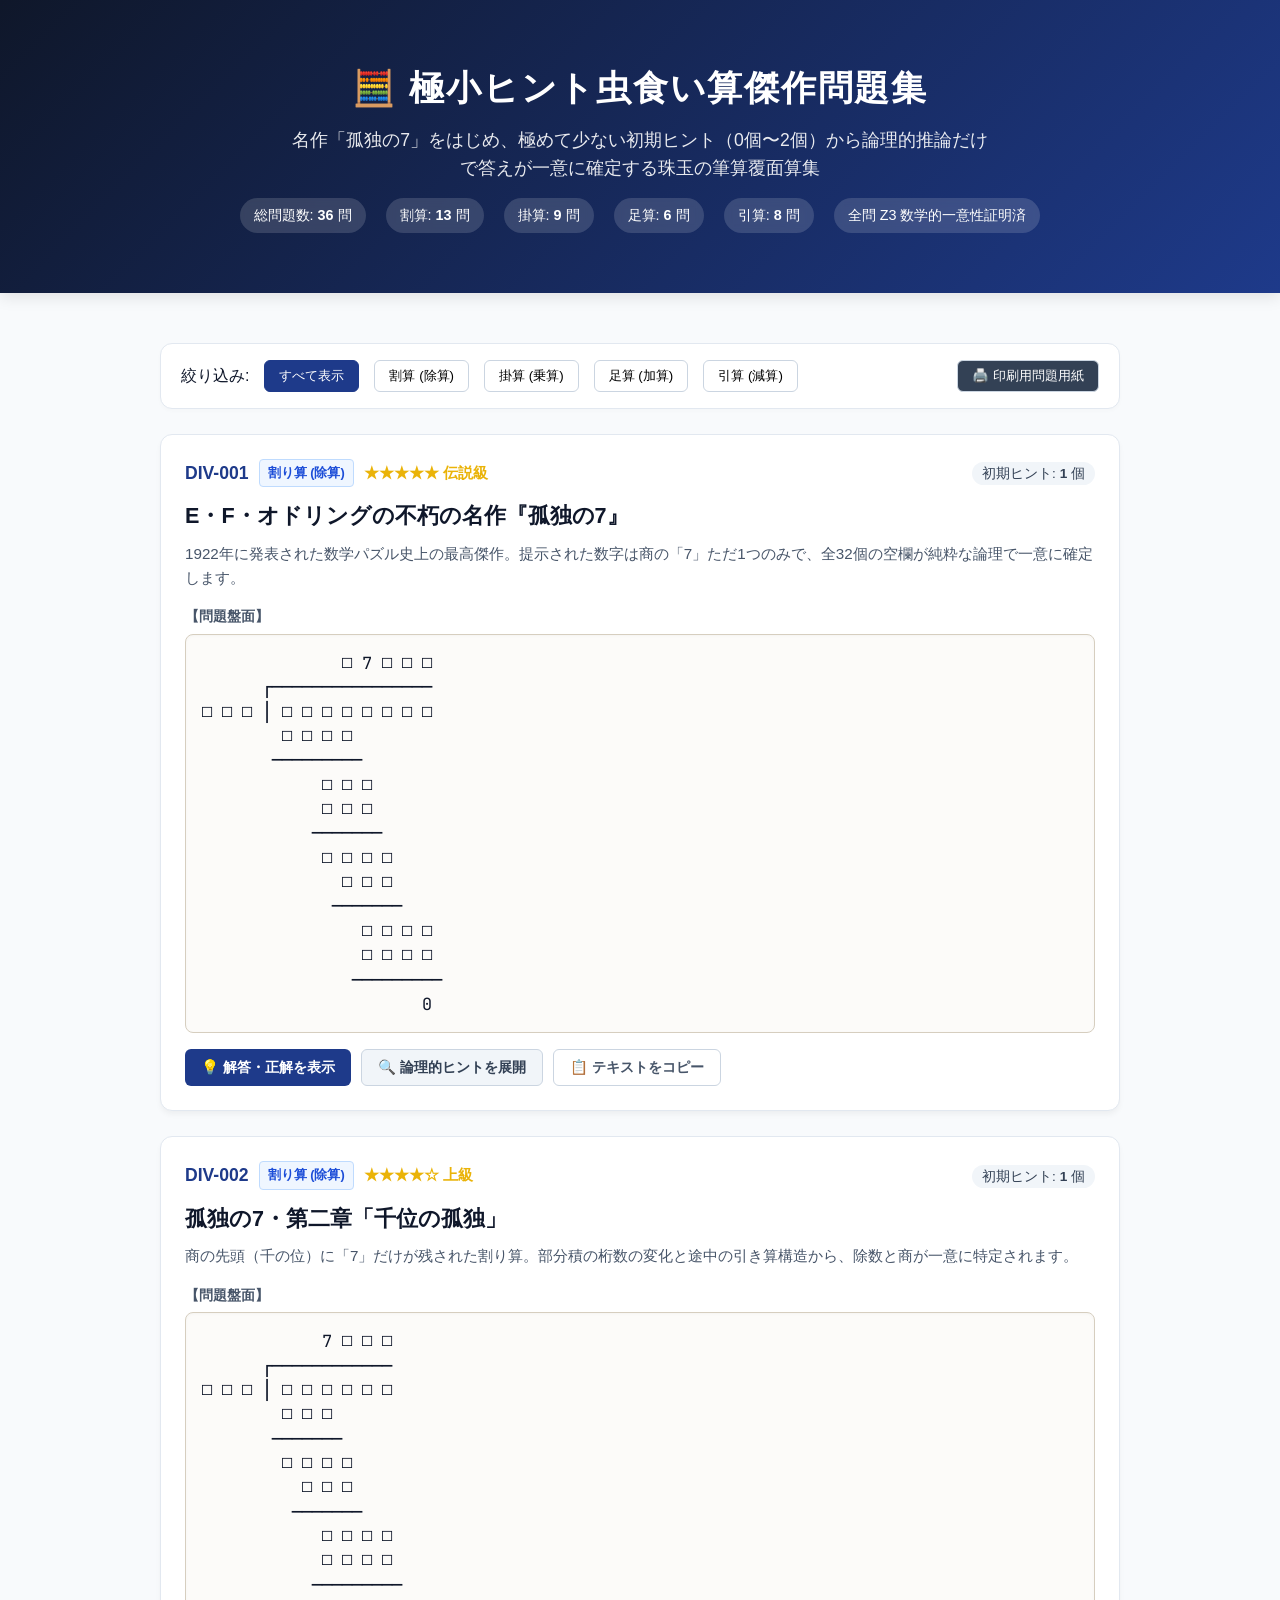
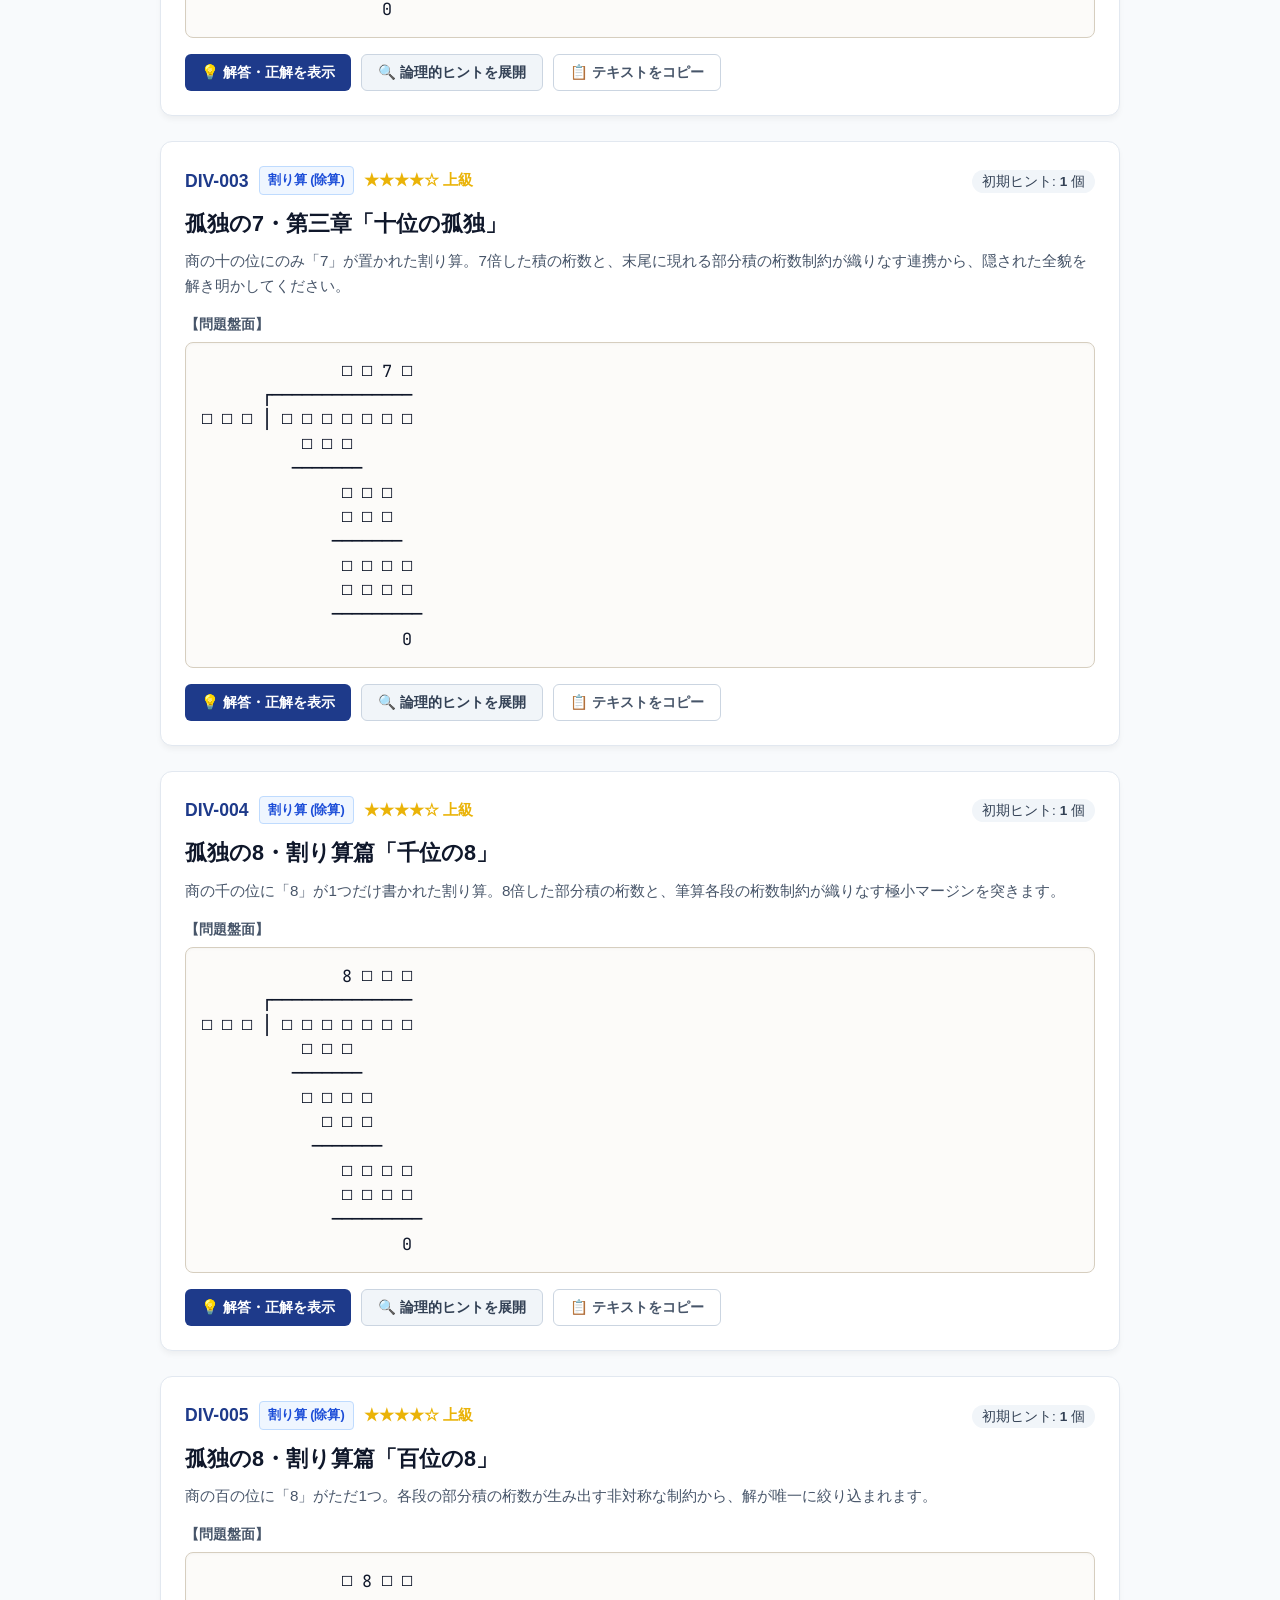
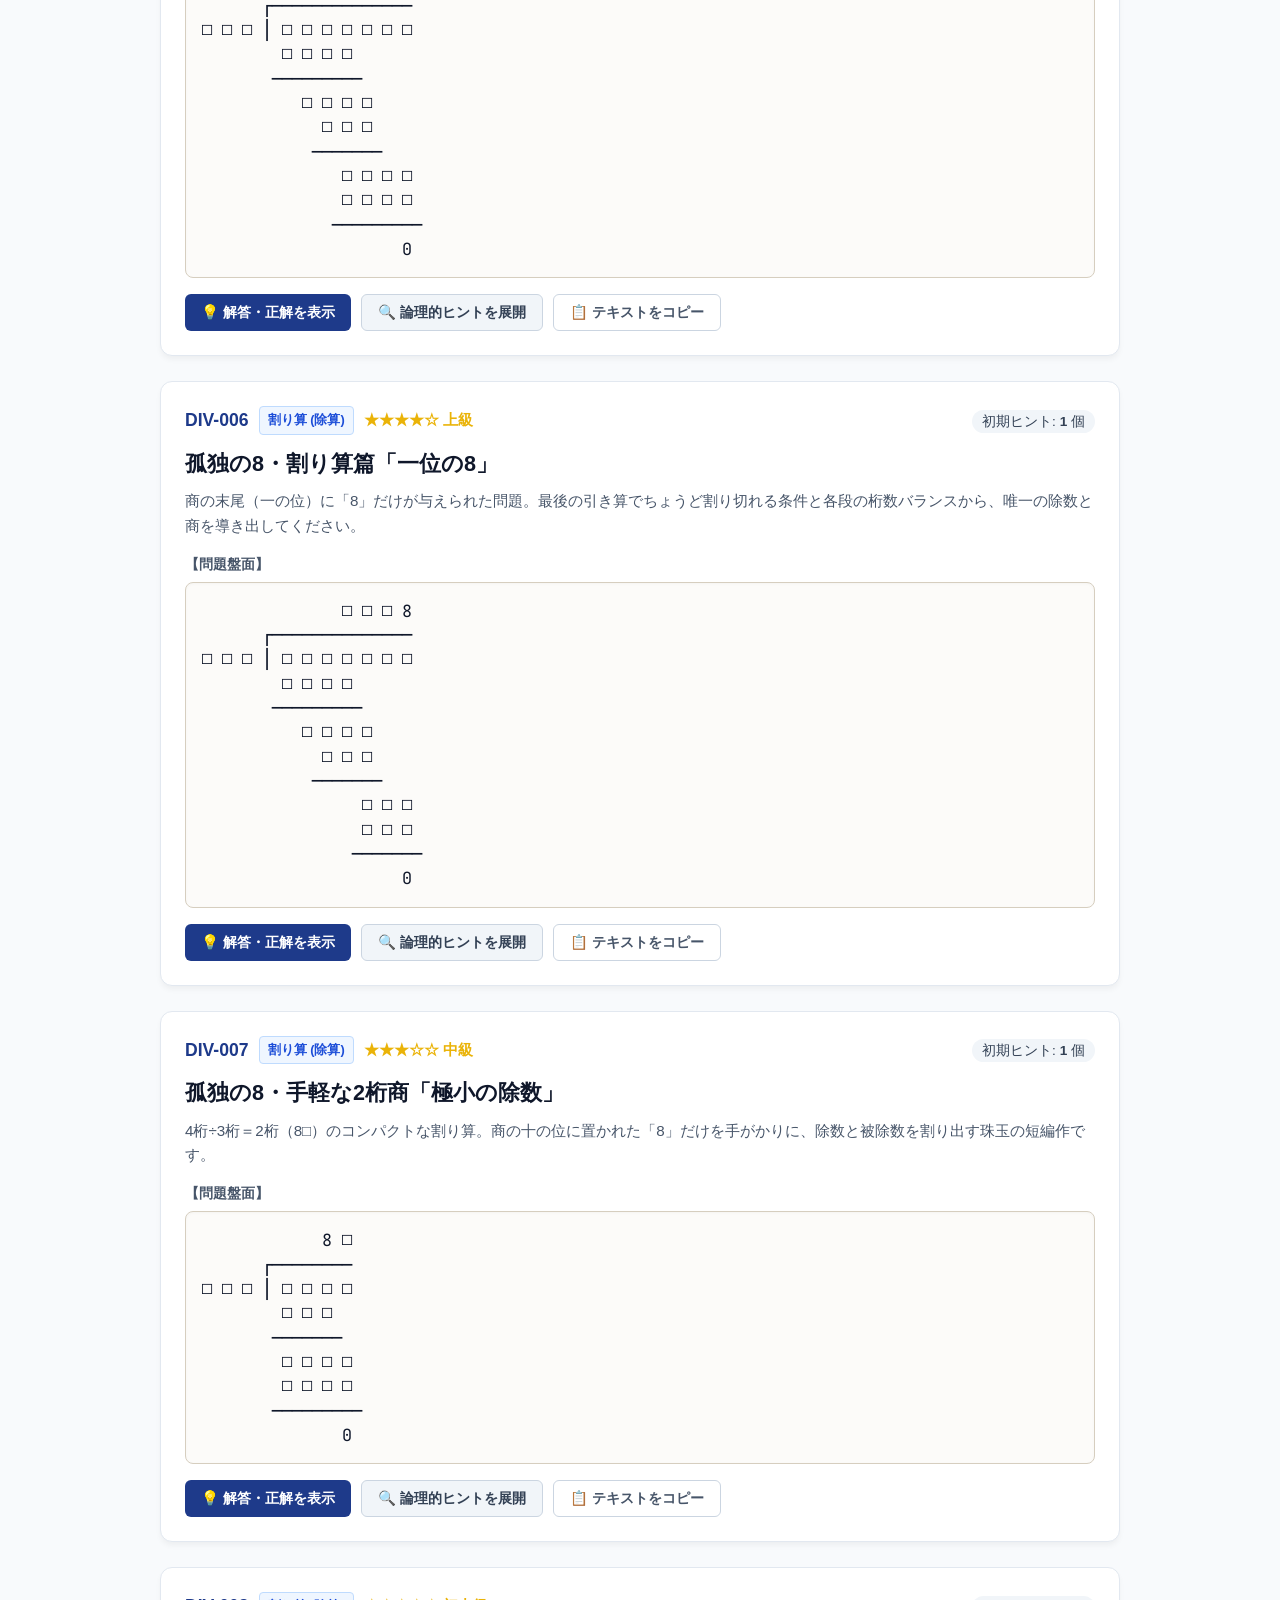
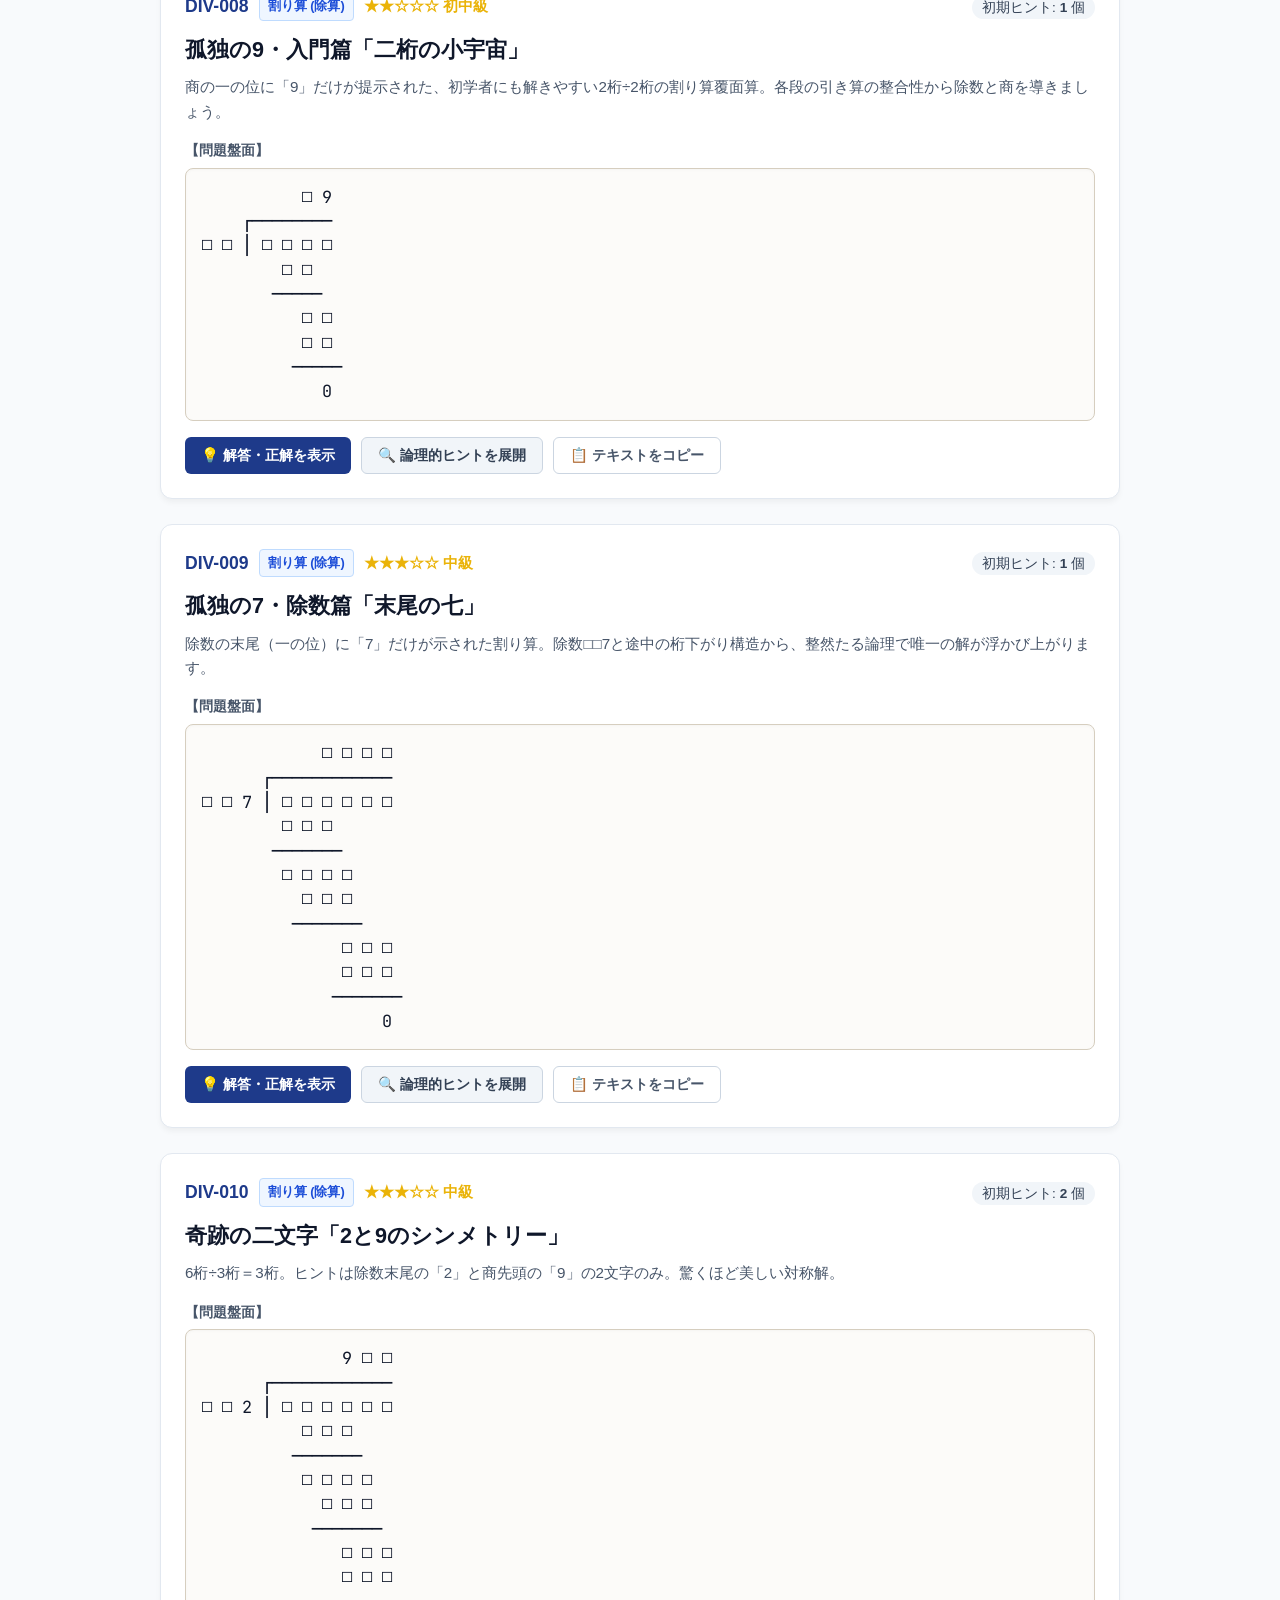
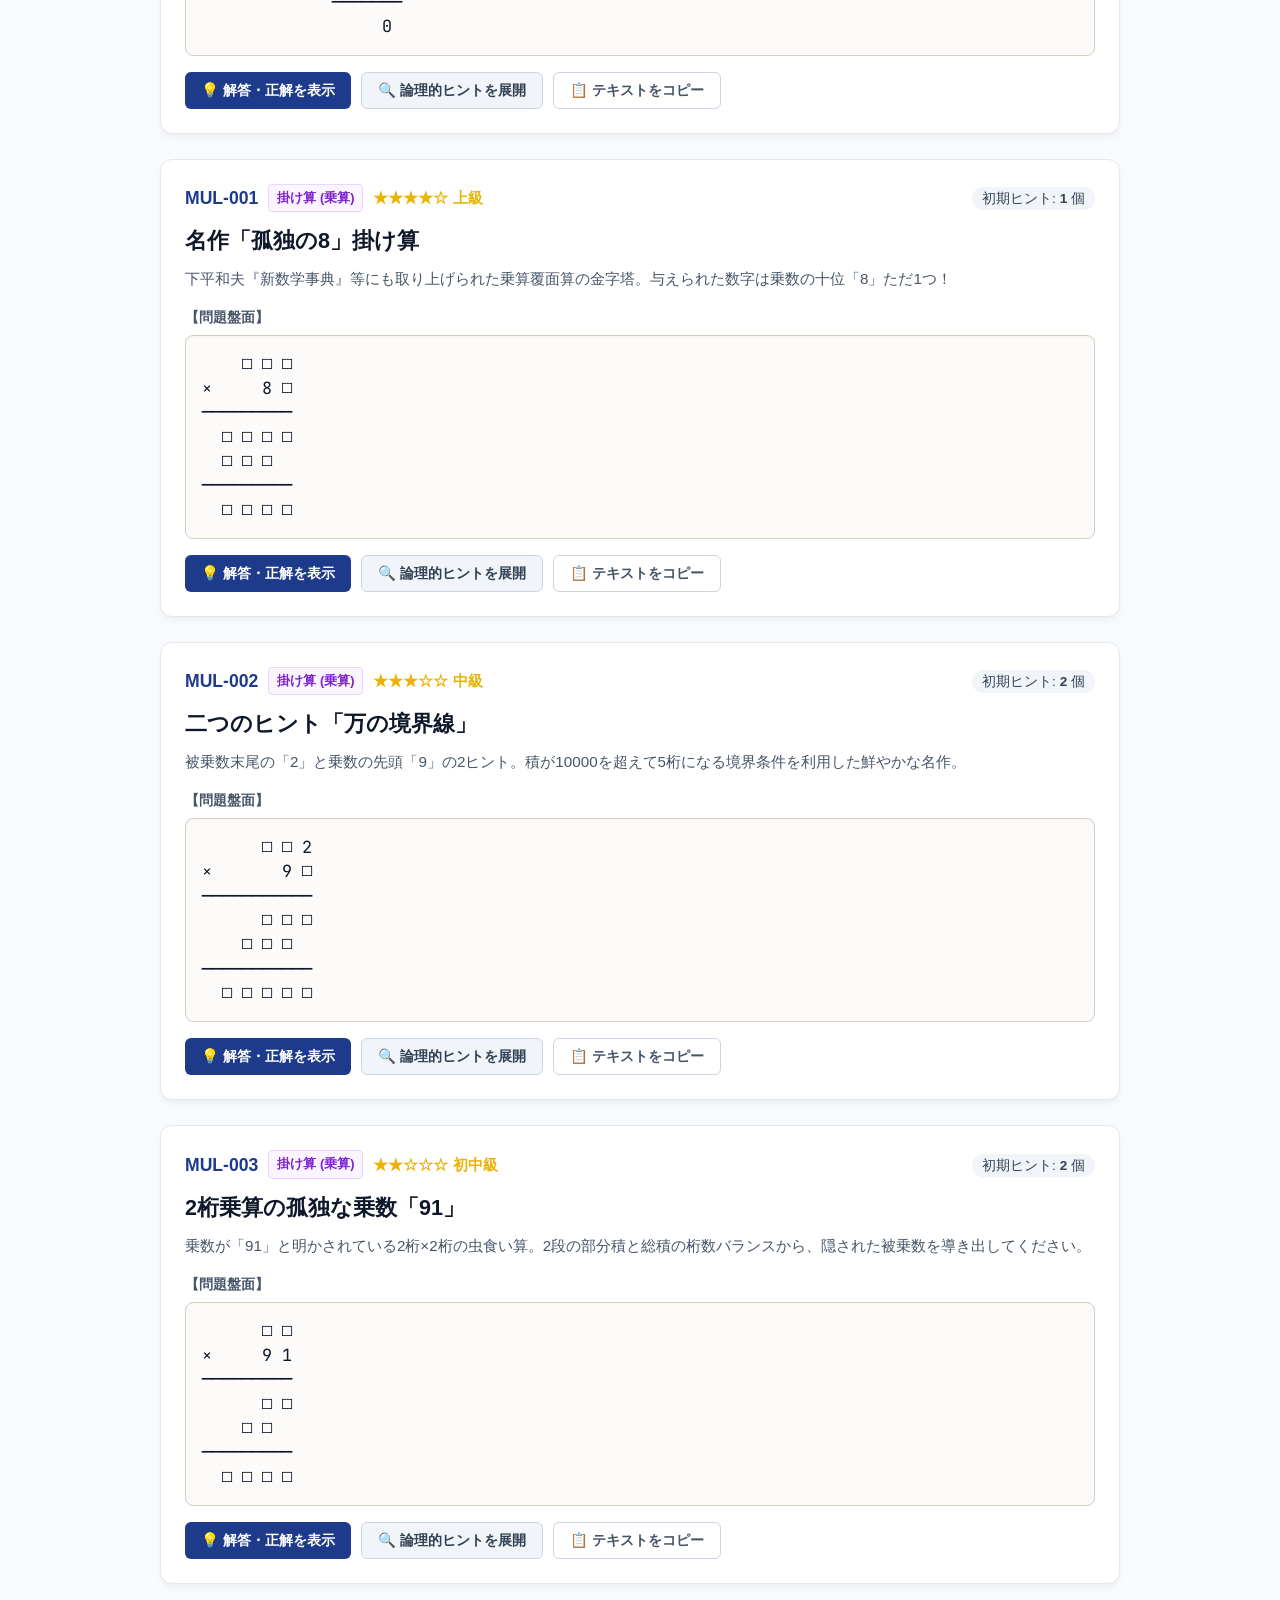
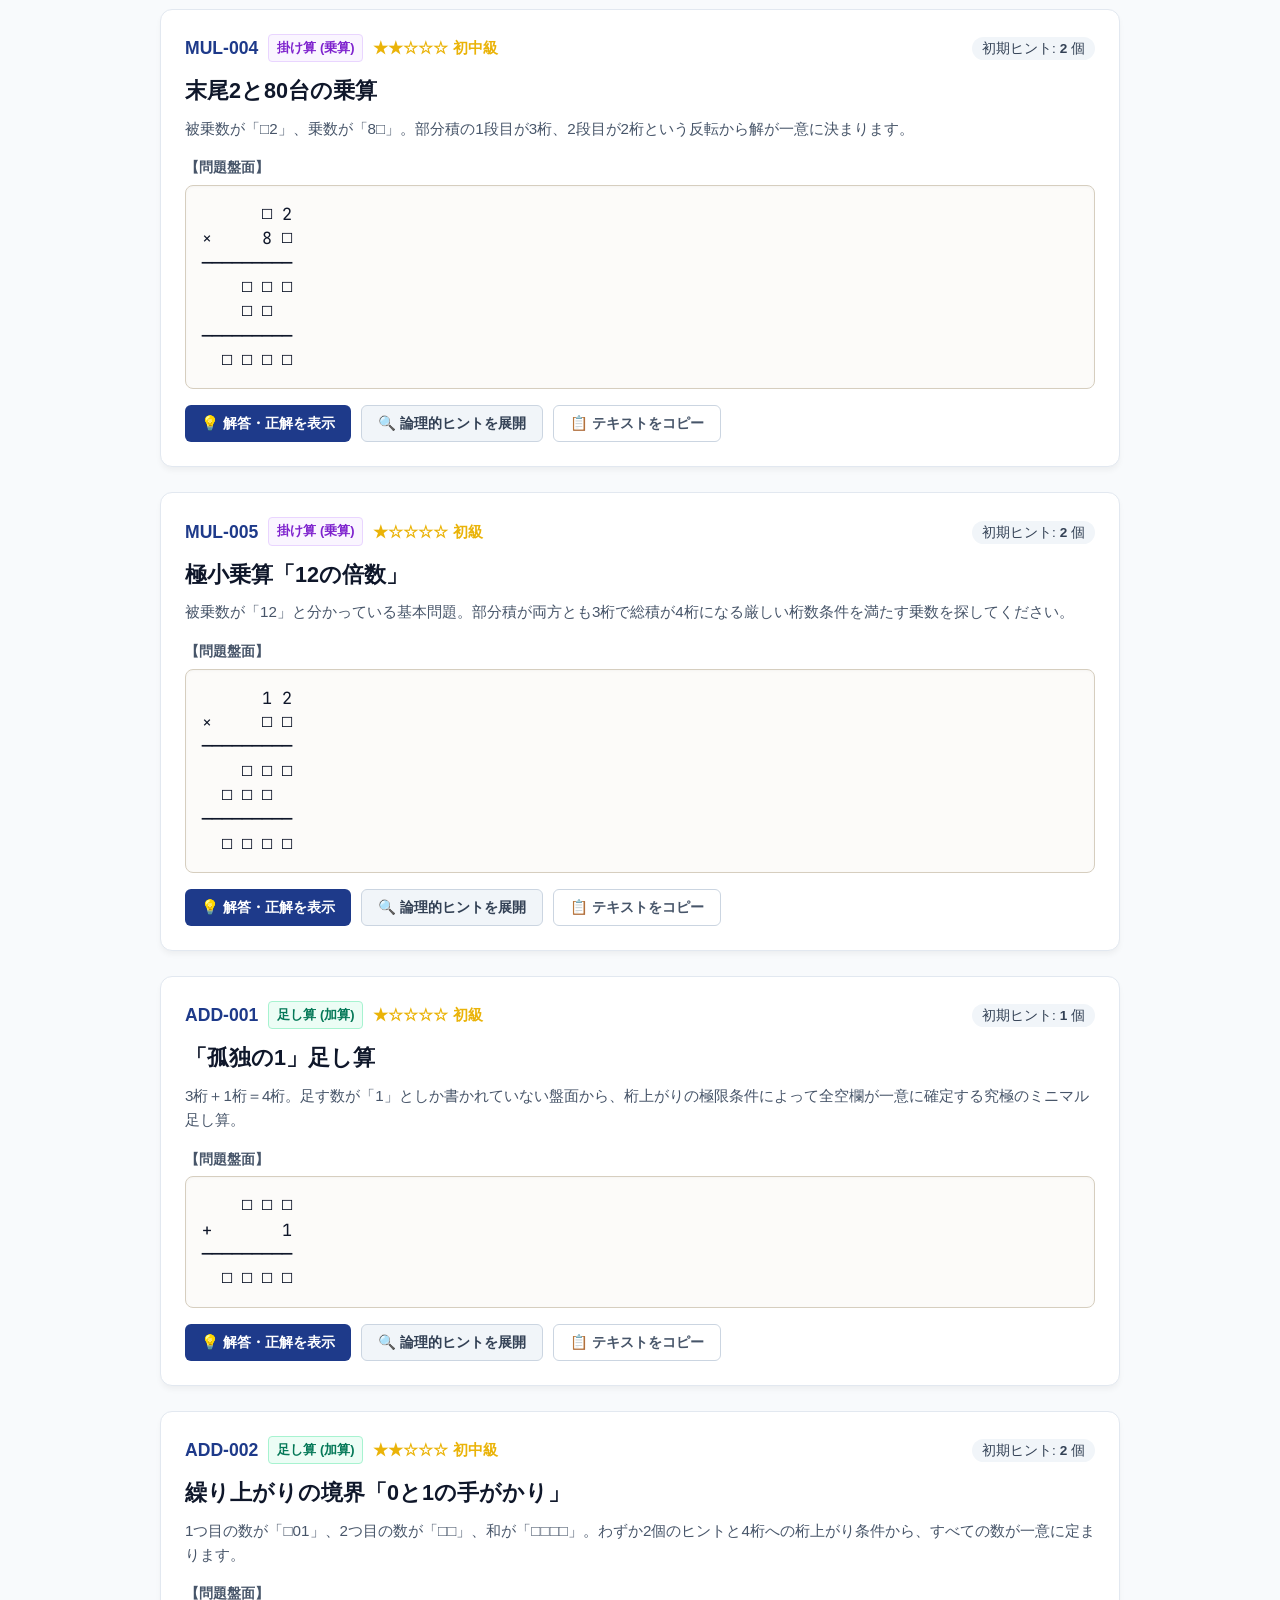
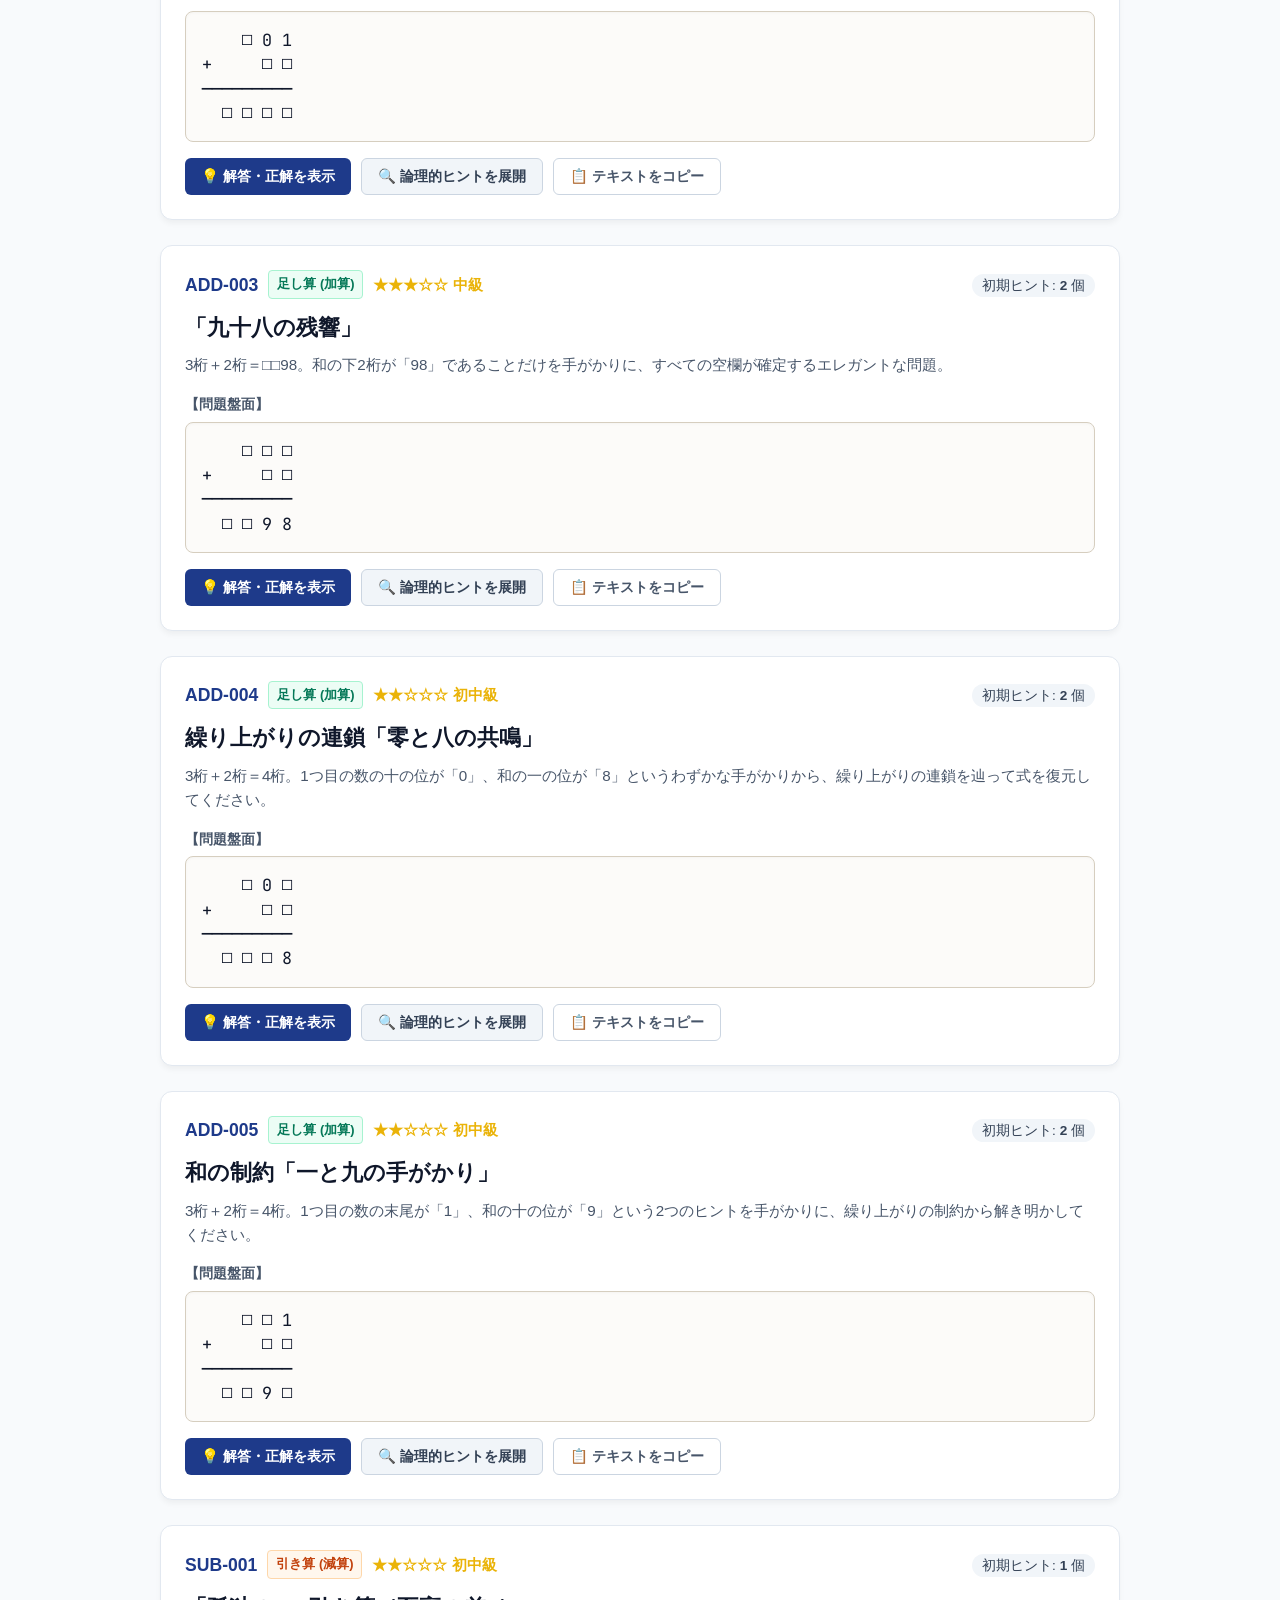
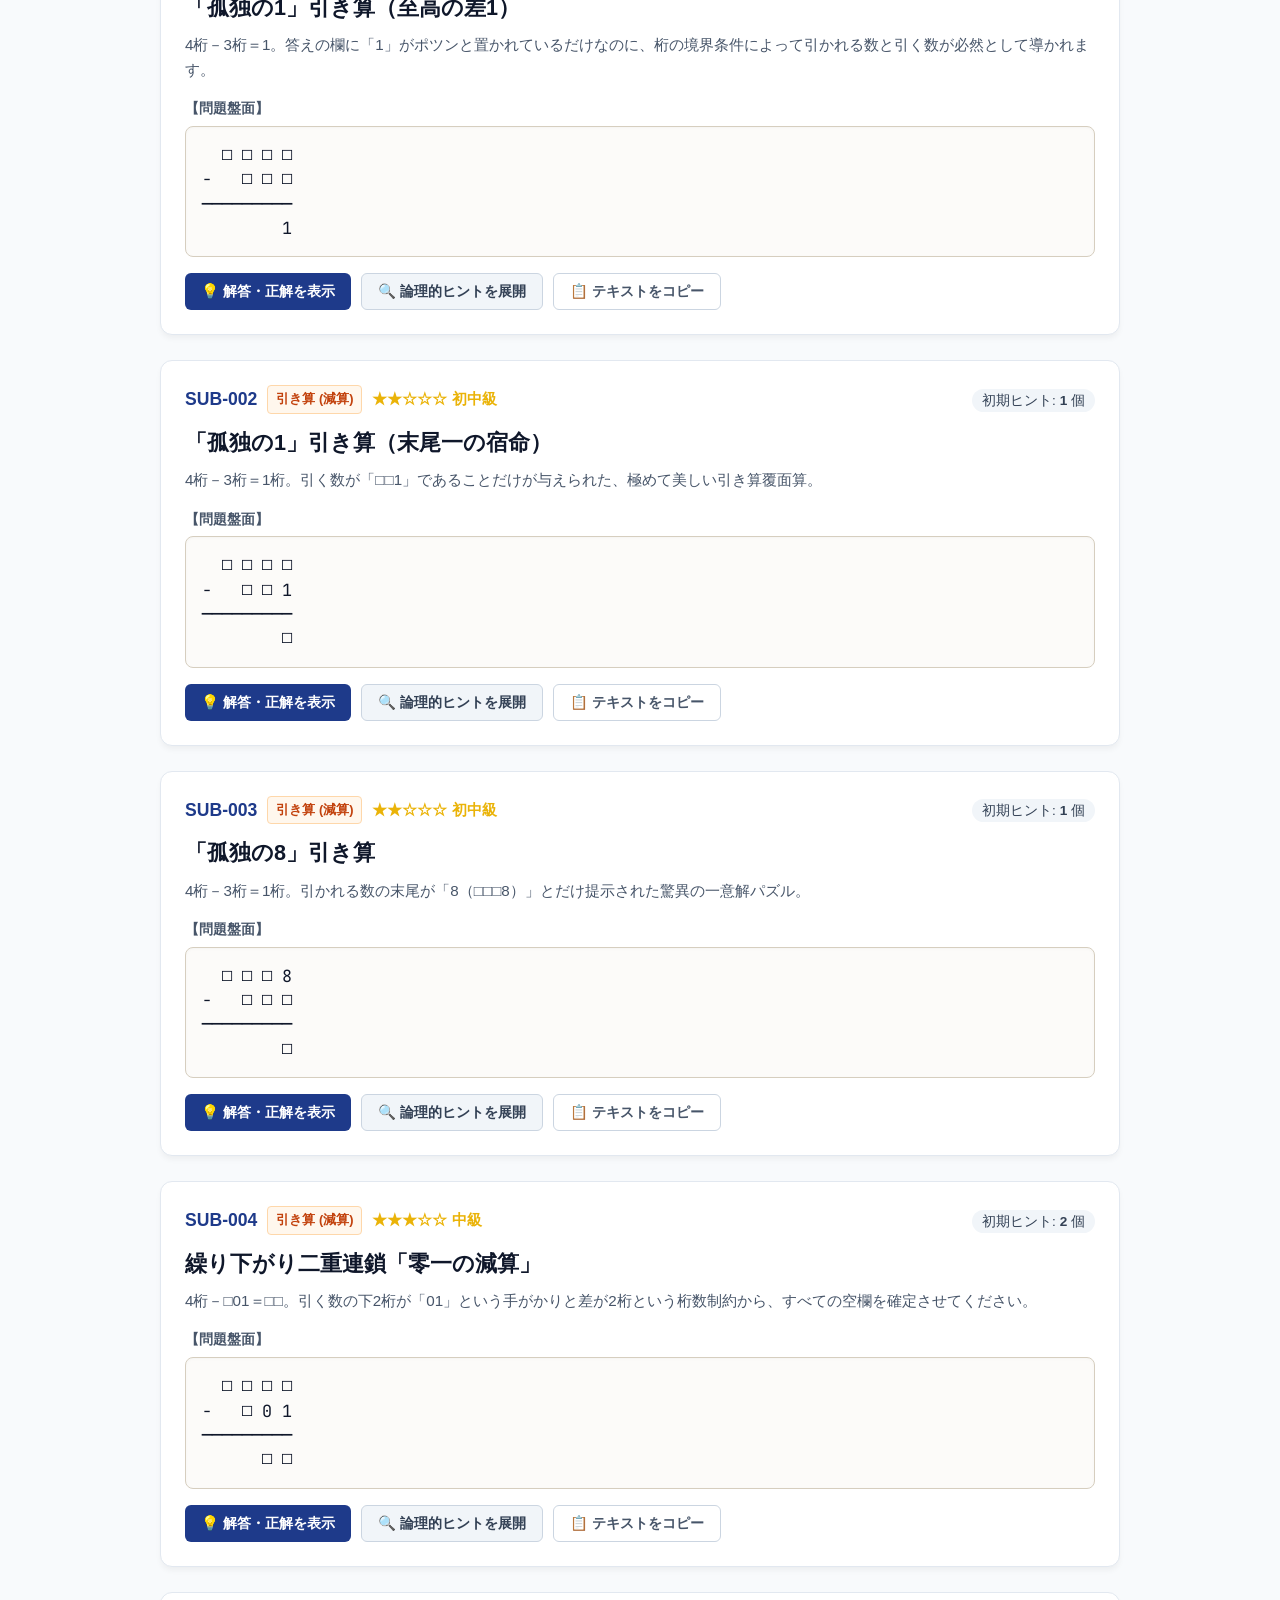
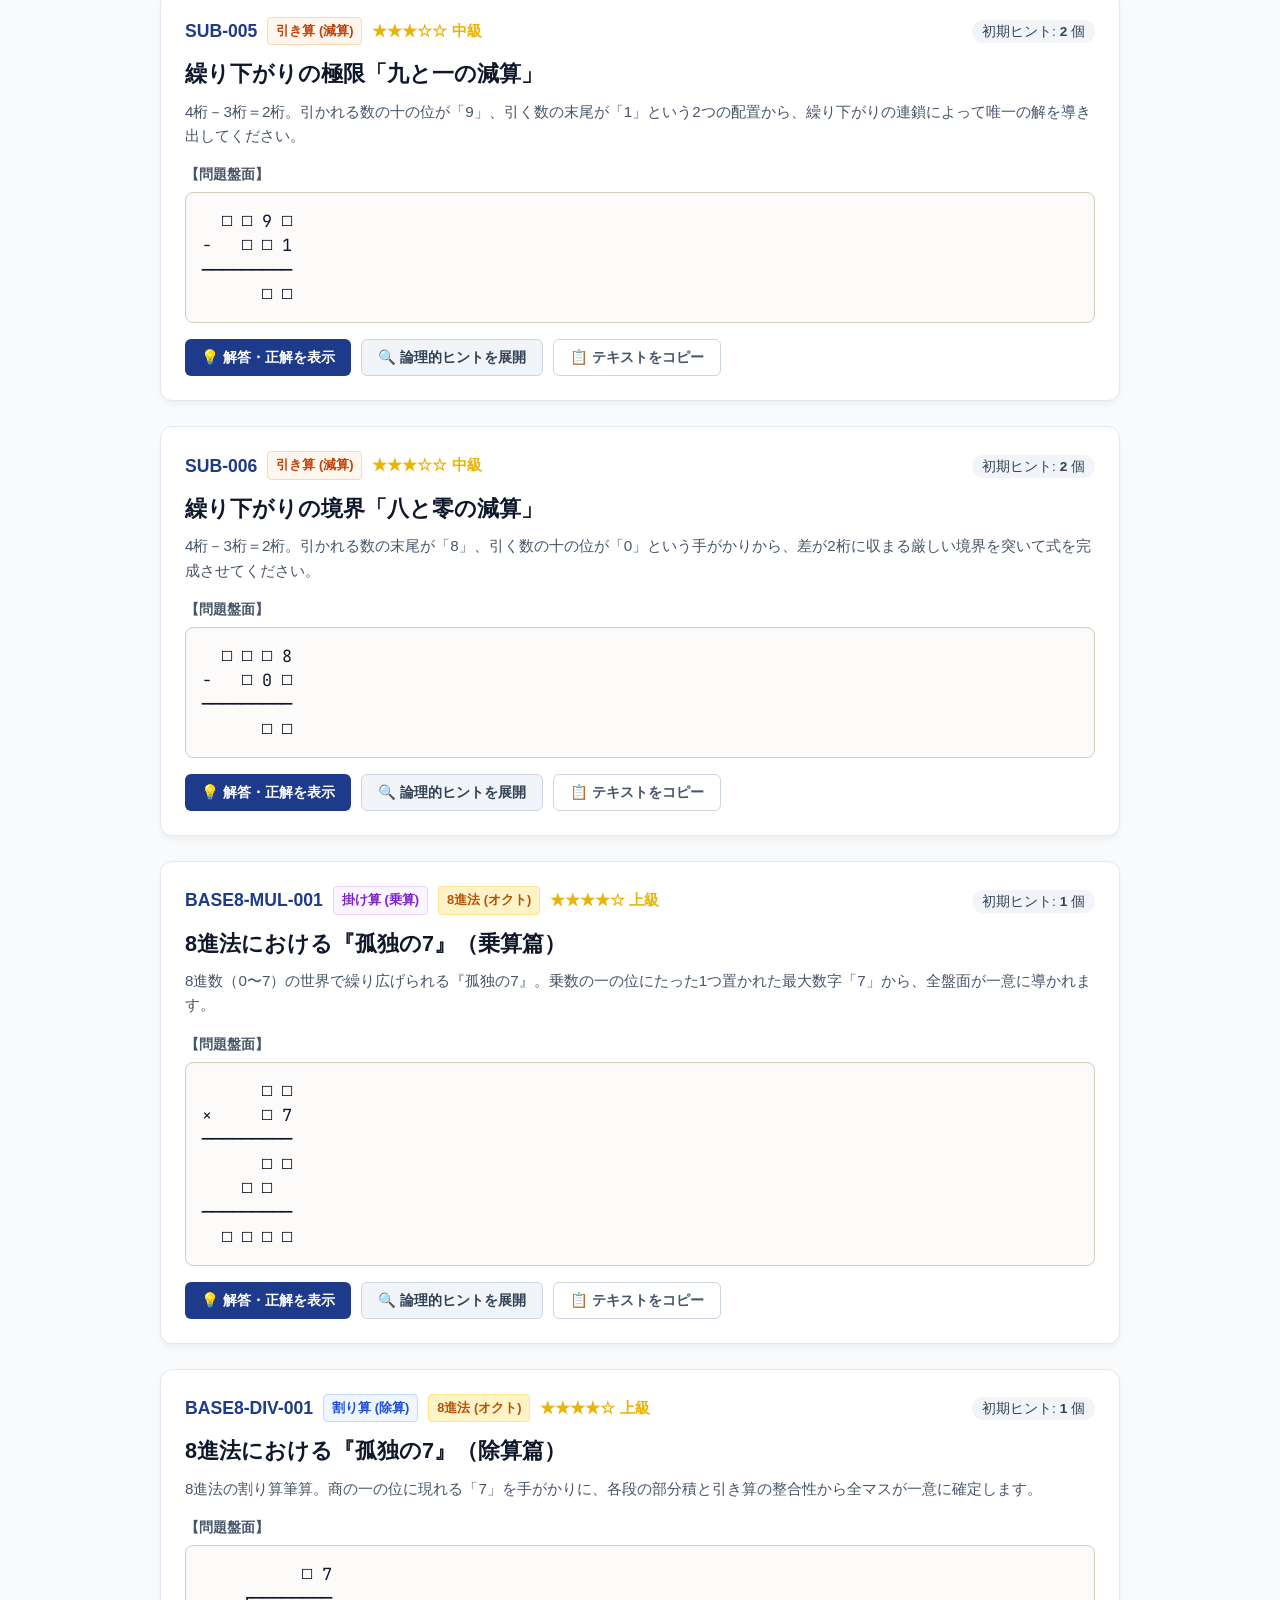
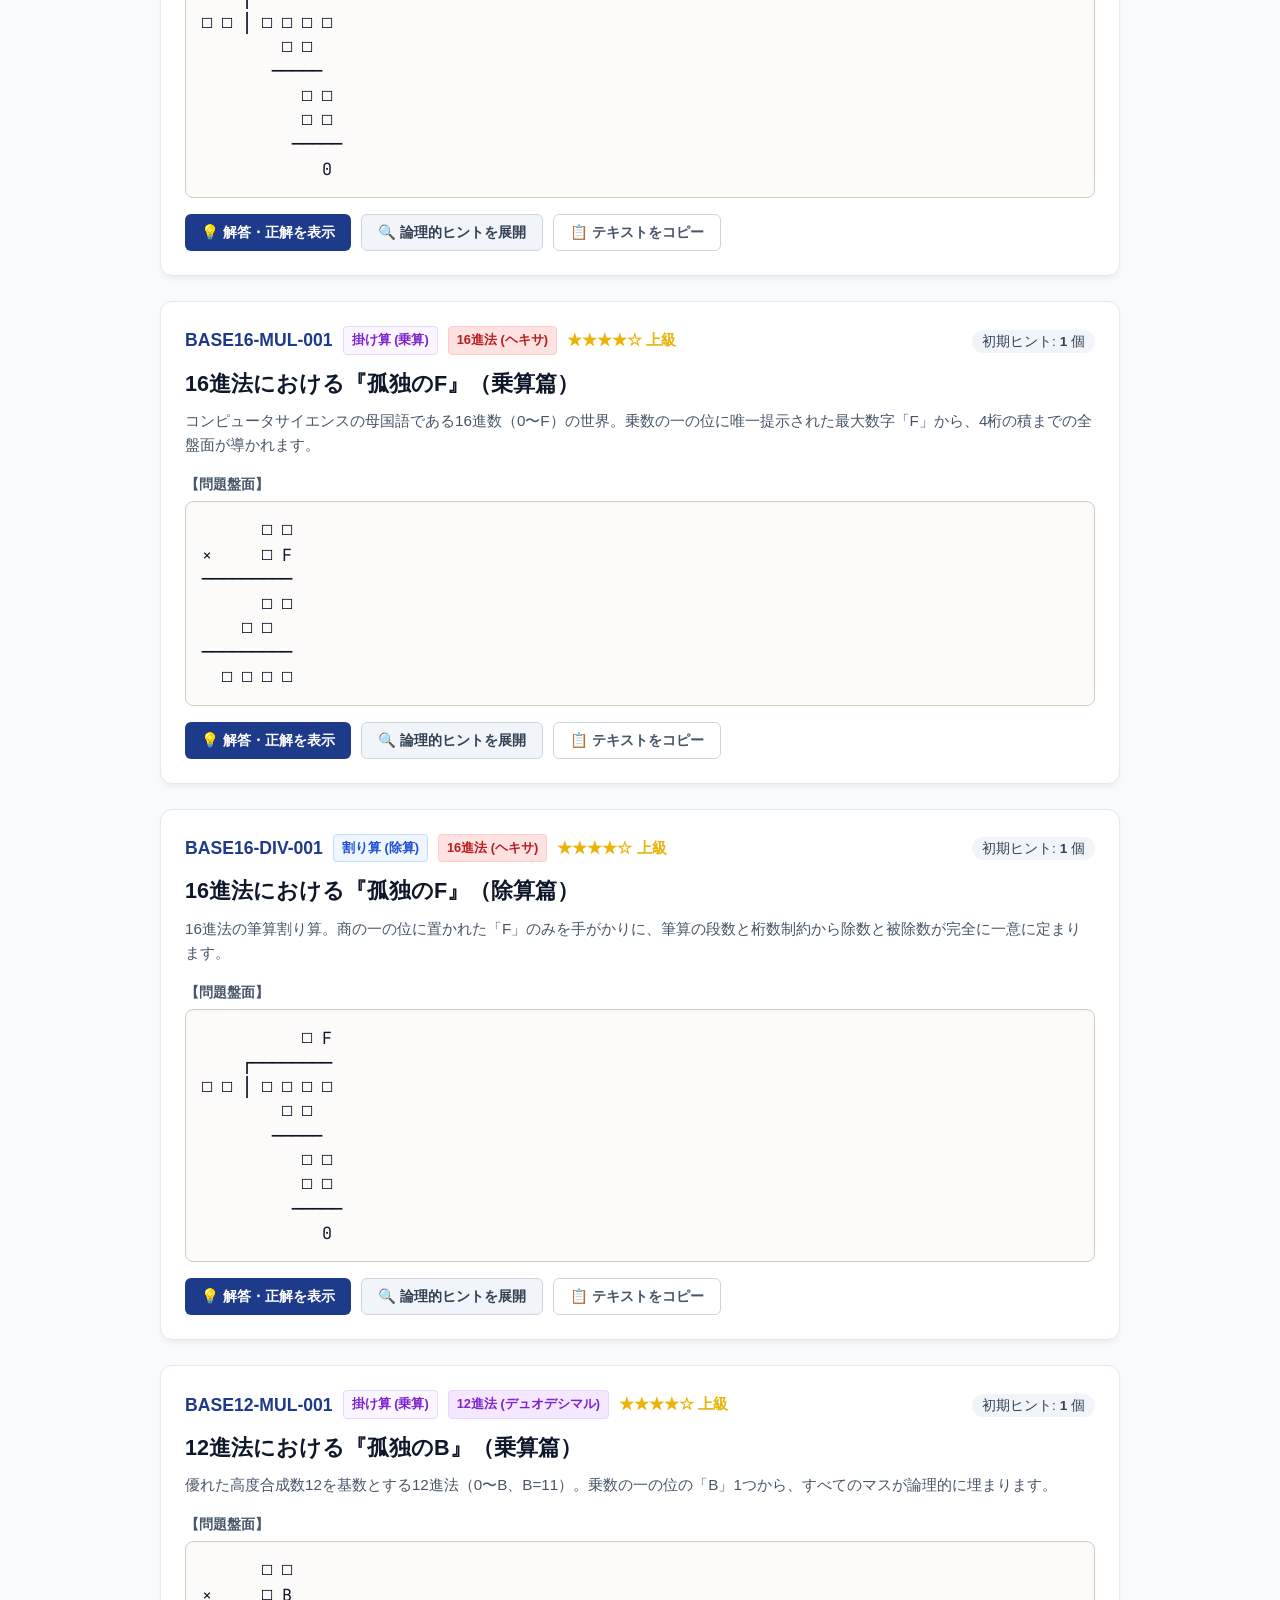
==== commit 2d2634d5: "fix: resolve browser arithmetic font misalignment by restoring pure monospace stack" ====
--- a/PROBLEM_BOOK.html
+++ b/PROBLEM_BOOK.html
@@ -6,7 +6,7 @@
   <title>極小ヒント虫食い算傑作問題集 〜孤独の7から始まる極限覆面算の世界〜</title>
   <link rel="preconnect" href="https://fonts.googleapis.com">
   <link rel="preconnect" href="https://fonts.gstatic.com" crossorigin>
-  <link href="https://fonts.googleapis.com/css2?family=BIZ+UDGothic:wght@400;700&display=swap" rel="stylesheet">
+  <link href="https://fonts.googleapis.com/css2?family=JetBrains+Mono:wght@400;600;700&display=swap" rel="stylesheet">
   <style>
     :root {
       --primary: #1e3a8a;
@@ -202,11 +202,10 @@
       border: 1.5px solid var(--board-border);
       border-radius: 8px;
       padding: 16px;
-      font-family: 'BIZ UDGothic', 'Noto Sans Mono CJK JP', 'Meiryo', 'MS Gothic', 'Courier New', Courier, monospace;
+      font-family: 'JetBrains Mono', 'Cascadia Code', 'Fira Code', 'Consolas', 'Courier New', monospace;
       font-size: 1.05rem;
-      line-height: 1.5;
+      line-height: 1.45;
       letter-spacing: 0;
-      font-variant-east-asian: tabular-nums;
       overflow-x: auto;
       white-space: pre;
       box-shadow: inset 0 1px 3px rgba(0,0,0,0.03);
